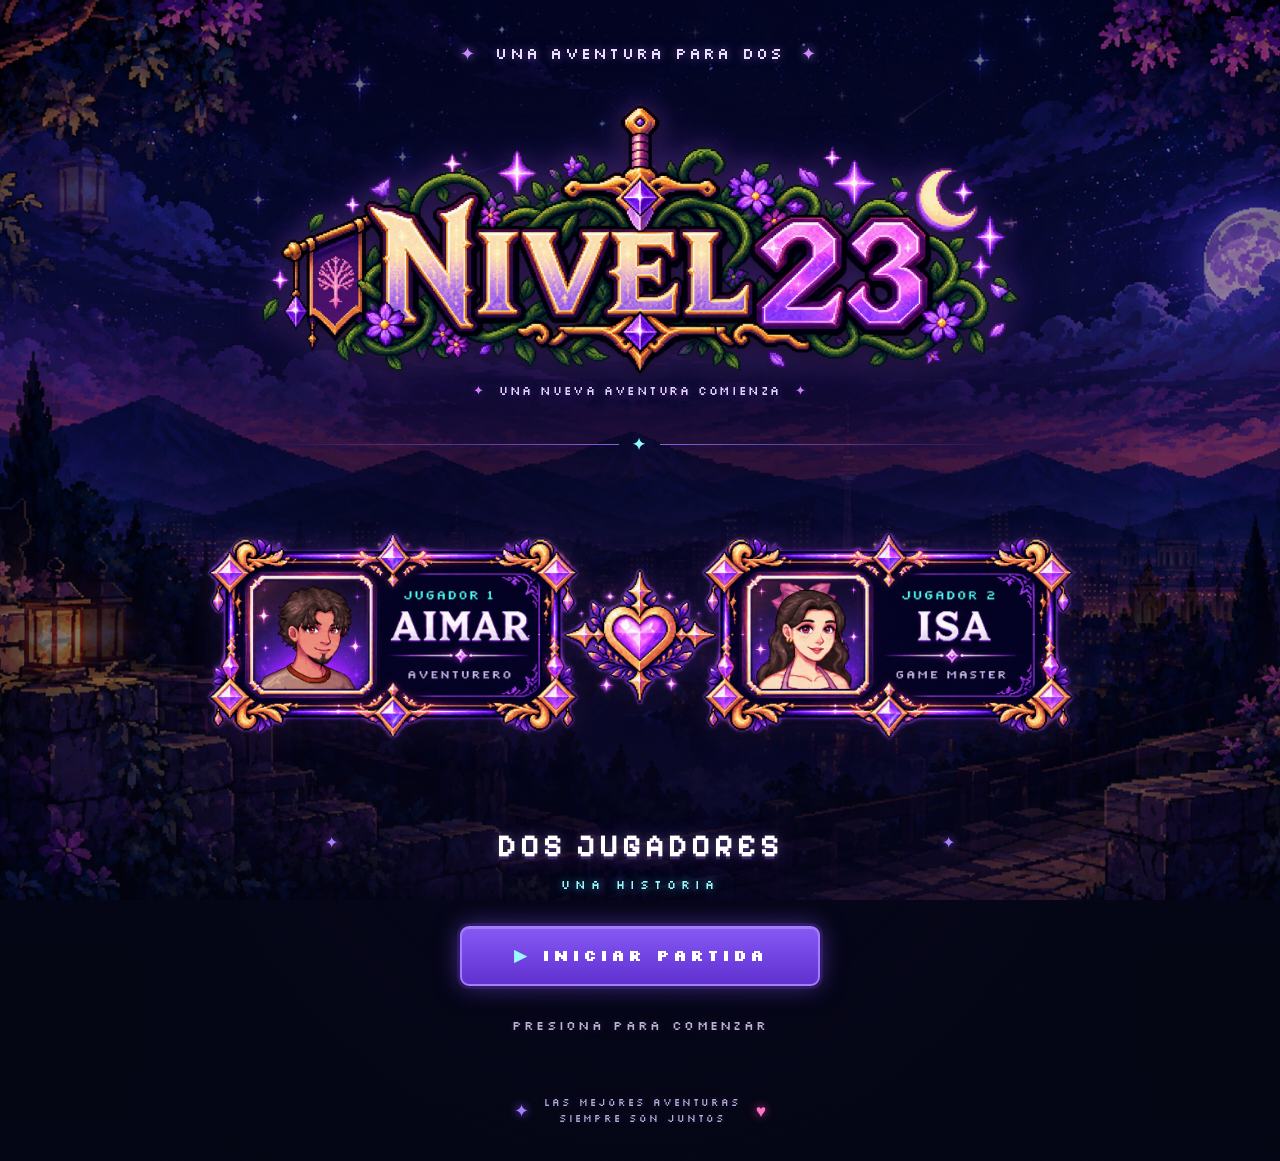
==== index.html @ 99ae75e9 "Add files via upload" ====
<!DOCTYPE html>
<html lang="es">

<head>

    <meta charset="UTF-8">

    <meta
        name="viewport"
        content="width=device-width, initial-scale=1.0, viewport-fit=cover"
    >

    <title>Nivel 23</title>

    <!-- CSS -->
    <link rel="stylesheet" href="style.css">

    <!-- ICONO NAVEGADOR -->
    <link
        rel="icon"
        type="image/png"
        sizes="192x192"
        href="/Nivel-23/assets/iconos/icon-192.png"
    >

    <!-- ICONO IPHONE / IPAD -->
    <link
        rel="apple-touch-icon"
        sizes="180x180"
        href="/Nivel-23/assets/iconos/icon-180.png"
    >

    <!-- MANIFEST DE LA APP -->
    <link
        rel="manifest"
        href="/Nivel-23/manifest.json"
    >

    <!-- CONFIGURACIÓN APP -->
    <meta
        name="apple-mobile-web-app-capable"
        content="yes"
    >

    <meta
        name="mobile-web-app-capable"
        content="yes"
    >

    <meta
        name="apple-mobile-web-app-title"
        content="Nivel 23"
    >

    <meta
        name="application-name"
        content="Nivel 23"
    >

    <meta
        name="apple-mobile-web-app-status-bar-style"
        content="black-translucent"
    >

    <meta
        name="theme-color"
        content="#08051a"
    >


<style>
/* ==================================================
   NIVEL 23 · EVENTO SORPRESA PARTY
================================================== */
.pantalla-party-evento .party-evento-contenedor{max-width:720px;text-align:center;}
.party-alerta{animation:partyParpadeo 1.1s steps(2,end) infinite;}
.party-radar{position:relative;width:180px;height:180px;margin:28px auto;border:2px solid rgba(186,145,255,.65);border-radius:50%;box-shadow:0 0 35px rgba(126,70,255,.28),inset 0 0 30px rgba(126,70,255,.18);background:radial-gradient(circle,rgba(149,91,255,.18) 0 3%,transparent 4% 34%,rgba(149,91,255,.16) 35% 36%,transparent 37% 65%,rgba(149,91,255,.13) 66% 67%,transparent 68%);overflow:hidden;}
.party-radar::after{content:"";position:absolute;left:50%;top:50%;width:50%;height:2px;transform-origin:left center;background:linear-gradient(90deg,rgba(210,184,255,.9),transparent);animation:partyRadar 2s linear infinite;}
.party-radar-centro{position:absolute;inset:0;display:grid;place-items:center;font-size:2rem;color:#f0d58b;text-shadow:0 0 14px #b178ff;}
.party-radar-punto{position:absolute;width:10px;height:10px;border-radius:50%;background:#e7d3ff;box-shadow:0 0 12px #b36cff;animation:partyPunto 1.4s ease-in-out infinite alternate;}
.party-radar .punto-1{left:28%;top:32%;}.party-radar .punto-2{right:23%;top:46%;animation-delay:.35s}.party-radar .punto-3{left:45%;bottom:18%;animation-delay:.7s}
.party-siluetas{display:flex;justify-content:center;align-items:center;gap:14px;margin:26px auto;}
.party-silueta{display:grid;place-items:center;width:86px;height:110px;border:2px solid rgba(194,158,255,.65);border-radius:18px;background:linear-gradient(180deg,rgba(94,56,148,.75),rgba(24,15,48,.95));font-family:var(--fuente-rpg,"Pixelify Sans",sans-serif);font-size:2.5rem;color:#e7d6ff;box-shadow:0 0 22px rgba(137,80,255,.25);}
.party-silueta-central{width:64px;height:64px;border-radius:50%;color:#f1d37e;}
.party-logro{margin:26px auto;padding:18px;border:1px solid rgba(241,211,126,.65);border-radius:14px;background:rgba(63,42,17,.35);box-shadow:0 0 24px rgba(241,211,126,.12);}
.party-logro small,.party-logro strong{display:block}.party-logro strong{margin-top:8px;font-family:var(--fuente-rpg,"Pixelify Sans",sans-serif);font-size:1.45rem;color:#f1d37e;}
.party-aviso-personajes{opacity:.85}.party-miembro-desbloqueado{margin-top:22px;padding:18px;border:1px dashed rgba(190,155,255,.6);border-radius:14px;text-align:center;background:rgba(79,45,125,.16);}
.party-miembro-desbloqueado strong,.party-miembro-desbloqueado small{display:block}.party-miembro-desbloqueado strong{margin:6px 0;color:#e7d6ff}.party-miembro-desbloqueado small{opacity:.75}
@keyframes partyRadar{to{transform:rotate(360deg)}}@keyframes partyPunto{to{transform:scale(1.55);opacity:.55}}@keyframes partyParpadeo{50%{opacity:.55}}
@media(max-width:600px){.party-radar{width:145px;height:145px}.party-silueta{width:72px;height:94px}.party-silueta-central{width:52px;height:52px}.party-logro strong{font-size:1.15rem}}

/* ICONOS PERSONALIZADOS · DESCUBRIR / COMPLETAR MISIONES */
.icono-mision-personalizado {
    display: block;
    width: clamp(110px, 18vw, 180px);
    height: clamp(110px, 18vw, 180px);
    object-fit: contain;
    margin: 18px auto 24px;
    image-rendering: pixelated;
}
.cena-icono-grande .icono-mision-personalizado {
    margin: 0 auto;
}

/* ESCÁNER DE JUGADORES · LAVA */
.party-escaner-estado{font-family:var(--fuente-ui,"Silkscreen",monospace);font-size:.82rem;letter-spacing:.08em;color:#d8c5ff;margin:16px 0;}
.party-senales{display:grid;grid-template-columns:repeat(4,minmax(0,1fr));gap:12px;margin:24px auto;max-width:620px;}
.party-senal{min-height:150px;padding:12px 8px;border:1px solid rgba(190,155,255,.45);border-radius:14px;background:rgba(28,17,55,.78);display:flex;flex-direction:column;align-items:center;justify-content:center;gap:8px;overflow:hidden;}
.party-senal img{width:82px;height:82px;object-fit:contain;image-rendering:pixelated;filter:brightness(0);opacity:.42;transition:filter .55s ease,opacity .55s ease,transform .55s ease;}
.party-senal strong{font-family:var(--fuente-rpg,"Pixelify Sans",sans-serif);font-size:1rem;color:#d8c5ff;}
.party-senal.reconocido{border-color:rgba(241,211,126,.75);box-shadow:0 0 24px rgba(177,120,255,.22);}
.party-senal.reconocido img{filter:none;opacity:1;transform:scale(1.08);}
.party-senal.reconocido strong{color:#f1d37e;}
.party-final-oculto{display:none;}
.party-final-visible{display:block;animation:partyEntrada .55s ease both;}
.personaje-amigo-rpg{cursor:default;}
@keyframes partyEntrada{from{opacity:0;transform:translateY(12px)}to{opacity:1;transform:none}}
@media(max-width:600px){.party-senales{grid-template-columns:repeat(2,minmax(0,1fr));}.party-senal{min-height:135px}.party-senal img{width:72px;height:72px}}



/* ==================================================
   AJUSTES MÓVIL · LOGROS / ARCHIVOS / PRUEBAS DE RETOS
================================================== */
.flecha-volver-carta{font-size:1.35em;margin-right:10px;color:#e18cff;text-shadow:0 0 10px #a64cff;}
.boton-volver-carta-rpg{display:flex!important;align-items:center;justify-content:center;gap:6px;}

.prueba-reto-guardada{margin:18px auto 0;max-width:360px;padding:14px;border:1px solid rgba(87,232,240,.45);border-radius:14px;background:rgba(21,58,72,.22);}
.prueba-reto-guardada small{display:block;color:#69edf2;font-family:var(--fuente-ui,"Silkscreen",monospace);margin-bottom:10px;}
.prueba-reto-guardada img{display:block;width:100%;max-height:260px;object-fit:cover;border-radius:10px;border:1px solid rgba(190,155,255,.45);}

.modal-prueba-reto{position:fixed;inset:0;z-index:99999;display:none;align-items:center;justify-content:center;padding:18px;background:rgba(3,2,16,.88);backdrop-filter:blur(8px);}
.modal-prueba-reto.activo{display:flex;}
.modal-prueba-contenido{width:min(520px,100%);max-height:92vh;overflow:auto;padding:24px 20px;border:2px solid rgba(166,86,255,.75);border-radius:22px;background:linear-gradient(180deg,#15102f,#09071d);box-shadow:0 0 42px rgba(137,60,255,.38);text-align:center;}
.modal-prueba-contenido h2{margin:8px 0 10px;font-family:var(--fuente-rpg,"Pixelify Sans",sans-serif);color:#f3b6ff;}
.modal-prueba-contenido p{color:#ddd6ef;line-height:1.55;}
.modal-prueba-icono{font-size:2rem;}
.selector-foto-reto{display:block;margin:20px 0;padding:18px;border:1px dashed rgba(101,231,240,.65);border-radius:16px;background:rgba(35,35,78,.45);cursor:pointer;color:#72edf4;font-family:var(--fuente-ui,"Silkscreen",monospace);}
.selector-foto-reto input{position:absolute;opacity:0;pointer-events:none;}
.preview-foto-reto{display:none;width:100%;max-height:330px;object-fit:contain;margin:16px auto;border-radius:14px;border:1px solid rgba(190,155,255,.55);background:#070616;}
.preview-foto-reto.visible{display:block;}
.acciones-prueba-reto{display:grid;grid-template-columns:1fr 1fr;gap:10px;margin-top:18px;}
.acciones-prueba-reto button{margin:0!important;}
#boton-validar-prueba-reto:disabled{opacity:.4;filter:grayscale(.4);cursor:not-allowed;}

@media(max-width:700px){
  #pantalla-logros .libro-rpg{width:calc(100% - 24px)!important;max-width:none!important;margin:12px auto!important;}
  #pantalla-logros .libro-rpg-cabecera{padding:22px 18px!important;gap:12px!important;align-items:center!important;}
  #pantalla-logros .libro-rpg-cabecera h1{font-size:clamp(1.55rem,7vw,2.1rem)!important;}
  #pantalla-logros .contador-logros-rpg{min-width:100px!important;padding:12px 10px!important;}
  #pantalla-logros .libro-rpg-paginas{display:block!important;grid-template-columns:1fr!important;}
  #pantalla-logros .pagina-rpg{width:100%!important;min-width:0!important;max-width:none!important;height:auto!important;min-height:0!important;overflow:visible!important;border-left:0!important;border-right:0!important;}
  #pantalla-logros .pagina-logros-lista{padding:24px 14px!important;}
  #pantalla-logros #lista-logros{max-height:none!important;height:auto!important;overflow:visible!important;padding:0!important;}
  #pantalla-logros .logro-rpg{min-height:0!important;margin:12px 0!important;padding:15px 12px!important;display:grid!important;grid-template-columns:54px minmax(0,1fr) 20px!important;gap:10px!important;align-items:center!important;}
  #pantalla-logros .logro-rpg-icono{width:50px!important;height:50px!important;font-size:1.6rem!important;}
  #pantalla-logros .logro-rpg-info{min-width:0!important;}
  #pantalla-logros .logro-rpg-info h3{font-size:.88rem!important;line-height:1.3!important;white-space:normal!important;overflow-wrap:anywhere!important;}
  #pantalla-logros .logro-rpg-info p{font-size:.82rem!important;line-height:1.35!important;white-space:normal!important;}
  #pantalla-logros .estado-logro-rpg{font-size:.62rem!important;white-space:normal!important;}
  #pantalla-logros .pagina-logro-detalle{margin-top:14px!important;padding:28px 18px!important;}
  #pantalla-mensaje-secreto .cabecera-carta-rpg{justify-content:center!important;text-align:center!important;padding:24px 16px!important;}
  #pantalla-mensaje-secreto .cabecera-carta-rpg>div{width:100%!important;}
  .acciones-prueba-reto{grid-template-columns:1fr;}
}


/* CENA · REVELACIÓN DEL CHINO DE PÍO */
#pantalla-cena .cena-panel-rpg { max-width: 760px; }
.cena-revelacion { animation: cenaAparece .75s ease both; }
.cena-sello { display:inline-block; margin:12px auto; padding:9px 16px; border:1px solid #e6bc73; border-radius:30px; color:#f5d898; font-family:var(--fuente-ui,monospace); font-size:clamp(.6rem,2vw,.85rem); letter-spacing:.08em; background:rgba(91,52,17,.22); animation:cenaBrillo 2.8s ease-in-out infinite; }
.cena-icono-pio { width:min(360px,88%); height:auto; display:block; margin:8px auto 14px; object-fit:contain; image-rendering:pixelated; filter:drop-shadow(0 0 18px rgba(158,61,246,.35)); animation:cenaIcono .8s .2s both; }
.cena-revelacion h1 { color:#f9d58b; text-shadow:0 0 18px rgba(249,169,67,.26); }
.cena-menu-pio { margin:18px auto 22px; padding:16px 18px; border:1px solid rgba(197,144,255,.5); border-radius:16px; background:linear-gradient(145deg,rgba(68,36,115,.35),rgba(17,13,46,.65)); text-align:center; }
.cena-menu-pio small { display:block; margin-bottom:10px; color:#72eaf5; font-family:var(--fuente-ui,monospace); letter-spacing:.08em; }
.cena-menu-pio p { margin:7px 0; line-height:1.55; }
.cena-revelacion .cena-texto { line-height:1.65; }
@keyframes cenaAparece { from {opacity:0;transform:translateY(20px)} to {opacity:1;transform:translateY(0)} }
@keyframes cenaIcono { from {opacity:0;transform:scale(.82)} to {opacity:1;transform:scale(1)} }
@keyframes cenaBrillo { 50% {box-shadow:0 0 20px rgba(239,181,79,.25)} }
@media(max-width:600px) { .cena-icono-pio{width:min(290px,90%)} .cena-menu-pio{padding:13px 11px} .cena-revelacion h1{font-size:clamp(1.55rem,7vw,2.4rem)} }


.pista-nikkei-comprada{margin:20px auto;padding:18px;max-width:560px;border:1px solid #d5a55d;border-radius:15px;background:linear-gradient(145deg,rgba(88,56,20,.45),rgba(39,25,67,.8));box-shadow:0 0 20px rgba(188,123,255,.15);text-align:center;line-height:1.6}
.pista-nikkei-comprada[hidden]{display:none!important}
.pista-nikkei-comprada strong{color:#f5d58c;font-family:var(--fuente-ui,monospace)}
.pista-nikkei-letras{font-family:var(--fuente-ui,monospace);font-size:clamp(1.15rem,5vw,1.65rem);letter-spacing:.12em;color:#80f2f3}

/* CENA · MISMO FONDO Y PROPORCIONES QUE LAS DEMÁS MISIONES */
.pantalla-cena-rpg { min-height:100vh; padding:clamp(12px,3vw,30px) 16px; overflow:visible; background:transparent!important; }
.pantalla-cena-rpg .fondo-cena-rpg { display:none!important; }
.pantalla-cena-rpg .cena-panel-rpg { width:min(1040px,100%)!important; max-width:1040px!important; padding:clamp(20px,3.2vw,36px)!important; margin:20px auto!important; }
.pantalla-cena-rpg .cena-icono-pio { width:clamp(130px,19vw,195px)!important; max-width:55%!important; margin:10px auto!important; }
.pantalla-cena-rpg .cena-icono-grande img { width:clamp(125px,18vw,175px)!important; height:auto!important; margin:8px auto 14px!important; }
.pantalla-cena-rpg .cena-revelacion h1 { font-size:clamp(1.6rem,3.5vw,2.5rem)!important; }
.pantalla-cena-rpg .cena-menu-pio { max-width:670px; margin:14px auto; }
.pantalla-cena-rpg .cena-texto { max-width:780px; margin:16px auto; }
@media(max-width:600px) { .pantalla-cena-rpg {padding:12px 10px!important;min-height:100dvh;} .pantalla-cena-rpg .cena-panel-rpg {padding:20px 14px!important;margin:8px auto!important;} .pantalla-cena-rpg .cena-icono-pio {width:145px!important;max-width:60%!important;} }


/* FIX NIVEL 23: fondo nocturno y navegación coherentes en las cuatro pantallas de cena */
.pantalla-cena-rpg.pantalla-activa {
  background-image:linear-gradient(rgba(5,7,23,.64),rgba(5,7,23,.82)),url("assets/fondos/fondo-dashboard.png")!important;
  background-position:center center!important;
  background-size:cover!important;
  background-repeat:no-repeat!important;
  background-attachment:fixed!important;
  align-items:center;
  justify-content:center;
}
.pantalla-cena-rpg .fondo-cena-rpg {display:none!important;}
.pantalla-cena-rpg .cena-panel-rpg {width:min(960px,calc(100% - 12px))!important;max-width:960px!important;}
.cena-navegacion-rpg {border-top:1px solid rgba(158,118,238,.25);margin-top:24px;padding-top:20px;display:flex;justify-content:center;}
.cena-volver-mapa {width:min(420px,100%);min-height:52px;padding:12px 20px;border:1px solid rgba(184,151,255,.7);border-radius:12px;background:rgba(11,10,37,.84);color:#f8f2ff;font-family:var(--fuente-ui,"Silkscreen",monospace);font-size:clamp(.68rem,2vw,.9rem);letter-spacing:.05em;cursor:pointer;transition:background .2s,border-color .2s;}
.cena-volver-mapa:hover,.cena-volver-mapa:focus-visible{background:rgba(93,56,168,.5);border-color:#d3b6ff;}
@media(max-width:600px){.pantalla-cena-rpg.pantalla-activa{background-attachment:scroll!important;background-position:center center!important;padding:14px 10px!important;}.pantalla-cena-rpg .cena-panel-rpg{width:100%!important;margin:8px auto!important;}.cena-navegacion-rpg{margin-top:18px;padding-top:16px;}}

.producto-pista-nikkei[hidden]{display:none!important}
</style>

</head>

<body>

<!-- ==================================================
     NOTIFICACIONES
================================================== -->

<div id="notificacion" class="notificacion">

    <div id="notificacion-icono" class="notificacion-icono">
        🏆
    </div>

    <div>
        <strong id="notificacion-titulo">
            LOGRO DESBLOQUEADO
        </strong>

        <p id="notificacion-texto">
            Nuevo logro
        </p>
    </div>

</div>


<!-- ==================================================
     INICIO
================================================== -->

<!-- =========================================
     PANTALLA DE INICIO · NIVEL 23
========================================= -->

<div id="pantalla-inicio" class="pantalla pantalla-activa portada-juego">

    <div class="portada-fondo"></div>
    <div class="portada-oscuridad"></div>

    <div class="portada-marco">

        <!-- DECORACIÓN SUPERIOR -->

        <div class="portada-linea-superior">

            <span>✦</span>

            <p>
                UNA AVENTURA PARA DOS
            </p>

            <span>✦</span>

        </div>

<!-- LOGO PRINCIPAL · NIVEL 23 -->

<div class="portada-logo portada-logo-rpg">

    <img
        src="assets/cabecera/logo-nivel23.png"
        alt="Nivel 23"
        class="portada-logo-imagen"
        onclick="secretoTitulo()"
    >

    <p class="portada-lema-rpg">
        <span>✦</span>
        UNA NUEVA AVENTURA COMIENZA
        <span>✦</span>
    </p>

</div>

        <!-- SEPARADOR -->

        <div class="portada-separador-rpg">
            <span></span>
            <b>✦</b>
            <span></span>
        </div>


  <!-- PERSONAJES · PORTADA RPG -->

<div class="portada-personajes-imagen">

    <img
        src="assets/portada/personajes-portada.png"
        alt="Aimar e Isa - Nivel 23"
        class="imagen-personajes-portada"
    >

</div>


        <!-- TEXTO -->

        <div class="portada-mensaje">

            <p>
                DOS JUGADORES
            </p>

            <span>
                UNA HISTORIA
            </span>

        </div>


        <!-- BOTÓN -->

        <button
            class="boton-comenzar-aventura"
            onclick="comenzarJuego()"
        >

            <span class="boton-icono">
                ▶
            </span>

            <span>
                INICIAR PARTIDA
            </span>

        </button>


        <!-- TEXTO INFERIOR -->

        <p class="portada-continuar">
            PRESIONA PARA COMENZAR
        </p>


        <div class="portada-frase">

            <span>✦</span>

            <p>
                LAS MEJORES AVENTURAS<br>
                SIEMPRE SON JUNTOS
            </p>

            <span>♥</span>

        </div>

    </div>

</div>

<!-- ==================================================
     MENÚ PRINCIPAL
================================================== -->

<!-- ==================================================
     MENÚ PRINCIPAL · DASHBOARD RPG
================================================== -->

<div id="pantalla-juego" class="pantalla dashboard-rpg">

    <div class="dashboard-fondo"></div>

    <div class="dashboard-contenido">

        <!-- =========================================
             CABECERA
        ========================================== -->

 <header class="dashboard-header dashboard-header-imagen">

    <img
        src="assets/cabecera/cabecera-nivel23.png"
        alt="Nivel 23 - Nuestra Aventura"
        class="cabecera-rpg-imagen"
        onclick="secretoTitulo()"
    >

</header>


        <!-- =========================================
             CUERPO
        ========================================== -->

        <main class="dashboard-grid">


            <!-- =====================================
                 IZQUIERDA · JUGADORES
            ====================================== -->

            <section class="panel-rpg panel-jugadores">

                <div class="titulo-panel-rpg">
                    <span>✦</span>
                    PERSONAJES
                </div>


                <!-- AIMAR -->

                <button
                    class="ficha-dashboard ficha-aimar"
                    onclick="abrirFichaPersonaje('aimar')"
                >

                    <div class="retrato-dashboard">

                        <img
                            src="assets/personajes/aimar.png"
                            alt="Aimar"
                        >

                        <span class="nivel-personaje">
                            LV.23
                        </span>

                    </div>


                    <div class="datos-personaje-dashboard">

                        <small>
                            JUGADOR 1
                        </small>

                        <strong>
                            AIMAR
                        </strong>

                        <span>
                            AVENTURERO
                        </span>

                    </div>

                </button>


                <!-- ESTADÍSTICAS -->

                <div class="estadisticas-dashboard">

    <!-- VIDAS -->
    <div class="stat-dashboard">

        <span class="stat-titulo">
            <img
                src="assets/iconos/corazon-lleno.png"
                class="stat-icono"
                alt=""
            >
            VIDAS
        </span>

        <strong id="vidas">
            3
        </strong>

    </div>


    <!-- MONEDAS -->
    <div class="stat-dashboard">

        <span class="stat-titulo">
            <img
                src="assets/iconos/moneda.png"
                class="stat-icono"
                alt=""
            >
            MONEDAS
        </span>

        <strong id="monedas">
            0
        </strong>

    </div>


    <!-- LOGROS -->
    <div class="stat-dashboard">

        <span class="stat-titulo">
            <img
                src="assets/iconos/logros.png"
                class="stat-icono"
                alt=""
            >
            LOGROS
        </span>

        <strong id="numero-logros">
            0
        </strong>

    </div>

</div>


<!-- XP -->

<div class="xp-dashboard">

    <div class="xp-dashboard-texto">

        <span class="stat-titulo">
            <img
                src="assets/iconos/experiencia.png"
                class="stat-icono stat-icono-xp"
                alt=""
            >
            EXPERIENCIA
        </span>

        <strong>
            <span id="experiencia">0</span>
            / 350
        </strong>

    </div>

    <div class="barra-xp-fondo">

        <div
            id="barra-xp"
            class="barra-xp"
        ></div>

    </div>

</div>

                <!-- ISA -->

                <button
                    class="ficha-dashboard ficha-isa"
                    onclick="abrirFichaPersonaje('isa')"
                >

                    <div class="retrato-dashboard">

                        <img
                            src="assets/personajes/isa.png"
                            alt="Isa"
                        >

                        <span class="nivel-personaje game-master">
                            GM
                        </span>

                    </div>


                    <div class="datos-personaje-dashboard">

                        <small>
                            JUGADOR 2
                        </small>

                        <strong>
                            ISA
                        </strong>

                        <span>
                            GAME MASTER
                        </span>

                    </div>

                </button>

            </section>


            <!-- =====================================
                 CENTRO · MAPA
            ====================================== -->

            <section class="panel-rpg panel-mapa-dashboard">

                <div class="titulo-panel-rpg">

                    <span>🗺</span>

                    MAPA DEL NIVEL 23

                    <small>
                        EXPLORACIÓN
                    </small>

                </div>


                <button
                    class="mapa-dashboard"
                    onclick="abrirMapa()"
                >

                    <img
                        id="imagen-mapa-dashboard"
                        src="assets/mapa/mapa-01-casa.png"
                        alt="Mapa actual"
                    >


                    <div class="mapa-dashboard-sombra"></div>


                    <div class="mapa-dashboard-etiqueta">

                        <small>
                            ZONA ACTUAL
                        </small>

                        <strong id="titulo-mapa-dashboard">
                            LA CASA
                        </strong>

                        <span id="descripcion-mapa-dashboard">
                            Solo el comienzo
                        </span>

                    </div>


                    <div class="mapa-dashboard-abrir">
                        🗺 ABRIR MAPA
                    </div>

                </button>

            </section>


            <!-- =====================================
                 DERECHA · AVENTURA
            ====================================== -->

            <section class="panel-rpg panel-aventura">

                <div class="titulo-panel-rpg">

                    <span>⚔</span>

                    AVENTURA

                </div>


                <div class="estado-aventura">

                    <small>
                        OBJETIVO ACTUAL
                    </small>

                    <div class="icono-aventura">
                        ✦
                    </div>

                    <h2>
                        CONTINÚA TU
                        AVENTURA
                    </h2>

                    <p>
                        Explora el mapa para descubrir
                        tu siguiente objetivo.
                    </p>

                </div>


                <button
                    class="boton-dashboard-principal"
                    onclick="abrirMapa()"
                >
                    🗺 VER MAPA
                </button>


                <button
                    id="boton-prueba-pendiente"
                    class="zona-oculta boton-dashboard-alerta"
                    onclick="abrirPruebaPendiente()"
                >
                    ⚔ PRUEBA PENDIENTE
                </button>


                <button
                    id="boton-final"
                    class="zona-oculta boton-dashboard-final"
                    onclick="abrirFinal()"
                >
                    🏁 FINAL DEL NIVEL 23
                </button>


                <div class="dashboard-tip">

                    <span>💡</span>

                    <p>
                        Completa misiones y retos
                        para desbloquear nuevas zonas.
                    </p>

                </div>

            </section>

        </main>


        <!-- =========================================
             NAVEGACIÓN
        ========================================== -->

        <nav class="dashboard-nav">

            <button
                class="nav-rpg activo"
                onclick="abrirMapa()"
            >
                <span class="nav-icono">
    <img src="assets/iconos/mapa.png" alt="">
</span>
<small>MAPA</small>
            </button>
<!-- MISIONES -->

<button
    class="nav-rpg"
    onclick="abrirMisiones()"
>
    <span class="nav-icono">
        <img
            src="assets/iconos/mision disponible.png"
            alt=""
        >
    </span>

    <small>MISIONES</small>
</button>

            <button onclick="abrirRetos()">

               <span class="nav-icono">
    <img src="assets/iconos/retos.png" alt="">
</span>
<small>RETOS</small>
            </button>


            <button onclick="abrirTienda()">

            <span class="nav-icono">
    <img src="assets/iconos/tienda.png" alt="">
</span>
<small>TIENDA</small>

            </button>


            <button onclick="abrirPersonajes()">

            <span class="nav-icono">
    <img src="assets/iconos/personajes.png" alt="">
</span>
<small>PERSONAJES</small>
            </button>


            <button onclick="abrirLogros()">

             <span class="nav-icono">
    <img src="assets/iconos/logros.png" alt="">
</span>
<small>LOGROS</small>

            </button>


            <button onclick="abrirArchivos()">

         <span class="nav-icono">
    <img src="assets/iconos/archivos.png" alt="">
</span>
<small>ARCHIVOS</small>
            </button>


            <button onclick="abrirProgreso()">

            <span class="nav-icono">
    <img src="assets/iconos/progreso.png" alt="">
</span>
<small>PROGRESO</small>
            </button>

        </nav>


        <!-- REINICIAR -->

        <button
            class="reiniciar-dashboard"
            onclick="reiniciarPartida()"
        >
            ↻ REINICIAR PARTIDA
        </button>

    </div>
<button
    class="nav-movil-mas"
    onclick="abrirMenuMasMovil()"
>
    <span>•••</span>
    <small>MÁS</small>
</button>
<!-- =========================================
     MENÚ MÁS · SOLO MÓVIL
========================================= -->

<div
    id="menu-mas-movil"
    class="menu-mas-movil zona-oculta"
>

    <div
        class="menu-mas-fondo"
        onclick="cerrarMenuMasMovil()"
    ></div>

    <div class="menu-mas-panel">

        <div class="menu-mas-cabecera">

            <div>
                <small>NIVEL 23</small>
                <strong>MÁS OPCIONES</strong>
            </div>

            <button
                class="cerrar-menu-mas"
                onclick="cerrarMenuMasMovil()"
            >
                ×
            </button>

        </div>


        <button onclick="abrirDesdeMenuMas('logros')">
            <span>🏆</span>

            <div>
                <strong>LOGROS</strong>
                <small>Revisa todo lo conseguido</small>
            </div>

            <b>›</b>
        </button>


        <button onclick="abrirDesdeMenuMas('archivos')">
            <span>📖</span>

            <div>
                <strong>ARCHIVOS</strong>
                <small>Recuerdos de la aventura</small>
            </div>

            <b>›</b>
        </button>


        <button onclick="abrirDesdeMenuMas('progreso')">
            <span>📊</span>

            <div>
                <strong>PROGRESO</strong>
                <small>Consulta el Nivel 23</small>
            </div>

            <b>›</b>
        </button>


        <div class="menu-mas-separador"></div>


        <button
            class="menu-mas-reiniciar"
            onclick="cerrarMenuMasMovil(); reiniciarPartida();"
        >
            <span>↻</span>

            <div>
                <strong>REINICIAR PARTIDA</strong>
                <small>Comenzar la aventura de nuevo</small>
            </div>

        </button>

    </div>

</div>

</div> <!-- /pantalla-juego -->
<!-- =========================================
     PANTALLA · MISIONES
========================================= -->

<div id="pantalla-misiones" class="pantalla">

    <div class="contenedor contenido-misiones-rpg">

        <!-- CABECERA -->

        <div class="cabecera-misiones-rpg">
            <span class="mini-etiqueta-rpg">
                ✦ REGISTRO DE AVENTURA ✦
            </span>

            <h1>MISIONES</h1>

            <p>
                Consulta el estado de cada etapa del Nivel 23.
            </p>
        </div>


        <!-- LISTA DE MISIONES -->

        <div class="lista-misiones-rpg">


            <!-- =========================
                 DESAYUNO
            ========================== -->

            <div
                id="tarjeta-mision-desayuno"
                class="tarjeta-mision-rpg bloqueada"
            >

                <!-- Estado -->
                <img
                    id="icono-mision-desayuno"
                    class="icono-lista-mision"
                    src="assets/iconos/mision bloqueada.png"
                    alt=""
                >

                <!-- Icono real -->
                <img
                    id="icono-real-desayuno"
                    class="icono-real-mision zona-oculta"
                    src="assets/iconos/desayuno.png"
                    alt=""
                >

                <div class="info-mision-rpg">

                    <small>
                        MISIÓN SECUNDARIA
                    </small>

                    <h2 id="nombre-mision-desayuno">
                        ???
                    </h2>

                    <p id="estado-texto-desayuno">
                        MISIÓN BLOQUEADA
                    </p>

                </div>

            </div>


            <!-- =========================
                 OXO
            ========================== -->

            <div
                id="tarjeta-mision-oxo"
                class="tarjeta-mision-rpg bloqueada"
            >

                <img
                    id="icono-mision-oxo"
                    class="icono-lista-mision"
                    src="assets/iconos/mision bloqueada.png"
                    alt=""
                >

                <img
                    id="icono-real-oxo"
                    class="icono-real-mision zona-oculta"
                    src="assets/iconos/oxo.png"
                    alt=""
                >

                <div class="info-mision-rpg">

                    <small>
                        MISIÓN 01
                    </small>

                    <h2 id="nombre-mision-oxo">
                        ???
                    </h2>

                    <p id="estado-texto-oxo">
                        MISIÓN BLOQUEADA
                    </p>

                </div>

            </div>


            <!-- =========================
                 GENKO
            ========================== -->

            <div
                id="tarjeta-mision-genko"
                class="tarjeta-mision-rpg bloqueada"
            >

                <img
                    id="icono-mision-genko"
                    class="icono-lista-mision"
                    src="assets/iconos/mision bloqueada.png"
                    alt=""
                >

                <img
                    id="icono-real-genko"
                    class="icono-real-mision zona-oculta"
                    src="assets/iconos/genko.png"
                    alt=""
                >

                <div class="info-mision-rpg">

                    <small>
                        MISIÓN 02
                    </small>

                    <h2 id="nombre-mision-genko">
                        ???
                    </h2>

                    <p id="estado-texto-genko">
                        MISIÓN BLOQUEADA
                    </p>

                </div>

            </div>


            <!-- =========================
                 LAVA
            ========================== -->

            <div
                id="tarjeta-mision-lava"
                class="tarjeta-mision-rpg bloqueada"
            >

                <img
                    id="icono-mision-lava"
                    class="icono-lista-mision"
                    src="assets/iconos/mision bloqueada.png"
                    alt=""
                >

                <img
                    id="icono-real-lava"
                    class="icono-real-mision zona-oculta"
                    src="assets/iconos/lava.png"
                    alt=""
                >

                <div class="info-mision-rpg">

                    <small>
                        MISIÓN 03
                    </small>

                    <h2 id="nombre-mision-lava">
                        ???
                    </h2>

                    <p id="estado-texto-lava">
                        MISIÓN BLOQUEADA
                    </p>

                </div>

            </div>


            <!-- =========================
                 CENA
            ========================== -->

            <div
                id="tarjeta-mision-cena"
                class="tarjeta-mision-rpg bloqueada"
            >

                <img
                    id="icono-mision-cena"
                    class="icono-lista-mision"
                    src="assets/iconos/mision bloqueada.png"
                    alt=""
                >

                <img
                    id="icono-real-cena"
                    class="icono-real-mision zona-oculta"
                    src="assets/iconos/cena.png"
                    alt=""
                >

                <div class="info-mision-rpg">

                    <small>
                        MISIÓN SECRETA
                    </small>

                    <h2 id="nombre-mision-cena">
                        ???
                    </h2>

                    <p id="estado-texto-cena">
                        MISIÓN BLOQUEADA
                    </p>

                </div>

            </div>


            <!-- =========================
                 CASTILLO · FINAL
            ========================== -->

            <div
                id="tarjeta-mision-castillo"
                class="tarjeta-mision-rpg tarjeta-final-rpg bloqueada"
            >

                <img
                    id="icono-mision-castillo"
                    class="icono-lista-mision"
                    src="assets/iconos/mision bloqueada.png"
                    alt=""
                >

                <img
                    id="icono-real-castillo"
                    class="icono-real-mision zona-oculta"
                    src="assets/iconos/castillo.png"
                    alt=""
                >

                <div class="info-mision-rpg">

                    <small id="tipo-mision-castillo">
                        ???
                    </small>

                    <h2 id="nombre-mision-castillo">
                        ???
                    </h2>

                    <p id="estado-texto-castillo">
                        MISIÓN BLOQUEADA
                    </p>

                </div>

            </div>


        </div>
        <!-- FIN LISTA DE MISIONES -->


        <!-- PIE -->

        <div class="libro-rpg-pie pie-misiones">

            <button
                class="boton-volver boton-rpg-secundario boton-con-icono"
                onclick="volverJuego()"
            >

                <img
                    src="assets/iconos/volver.png"
                    class="icono-boton-rpg"
                    alt=""
                >

                <span>VOLVER</span>

            </button>

            <span class="party-nivel">
                ✦ PARTY · NIVEL 23 ✦
            </span>

        </div>

    </div>

</div>

<!-- ==================================================
     PERSONAJES
================================================== -->
<!-- ==================================================
     PERSONAJES
================================================== -->
<div id="pantalla-personajes" class="pantalla pantalla-libro-rpg">

    <div class="libro-rpg libro-personajes-rpg">

        <!-- CABECERA -->

        <div class="libro-rpg-cabecera">

            <div>

                <span class="libro-rpg-icono">
                    👥
                </span>

                <h1>
                    PERSONAJES
                </h1>

                <p>
                    GRUPO DE AVENTURA · NIVEL 23
                </p>

            </div>


            <div class="contador-logros-rpg contador-grupo-rpg">

                <span>
                    GRUPO
                </span>

                <strong id="contador-grupo-personajes">
                    2 / 2
                </strong>

            </div>

        </div>


        <!-- SEPARADOR -->

        <div class="barra-logros-rpg barra-personajes-rpg">
            <div></div>
        </div>


        <!-- CONTENIDO -->

        <div class="contenido-personajes-rpg">

            <div class="titulo-grupo-rpg">

                <span>✦</span>

                <div>

                    <small>
                        COMPAÑEROS DE VIAJE
                    </small>

                    <h2>
                        GRUPO ACTUAL
                    </h2>

                </div>

                <span>✦</span>

            </div>


            <div class="rejilla-personajes-rpg">


                <!-- AIMAR -->

                <button
                    class="personaje-seleccion-rpg personaje-aimar-rpg"
                    onclick="abrirFichaPersonaje('aimar')"
                >

                    <div class="personaje-marco-rpg">

                        <div class="personaje-retrato-rpg">

                            <img
                                src="assets/personajes/aimar.png"
                                alt="Aimar"
                            >

                        </div>

                    </div>


                    <div class="personaje-info-rpg">

                        <span class="personaje-tipo-rpg">
                            🎮 JUGADOR 1
                        </span>

                        <h2>
                            AIMAR
                        </h2>

                        <p>
                            AVENTURERO · NIVEL 23
                        </p>


                        <div class="personaje-mini-stats-rpg">

                            <span>
                                ⭐ <strong id="personaje-xp">0</strong> XP
                            </span>

                            <span>
                                ❤️ <strong id="personaje-vidas">3</strong>
                            </span>

                            <span>
                                🪙 <strong id="personaje-monedas">0</strong>
                            </span>

                        </div>


                        <div class="personaje-ver-ficha-rpg">
                            VER FICHA
                            <span>›</span>
                        </div>

                    </div>

                </button>


                <!-- ISA -->

                <button
                    class="personaje-seleccion-rpg personaje-isa-rpg"
                    onclick="abrirFichaPersonaje('isa')"
                >

                    <div class="personaje-marco-rpg">

                        <div class="personaje-retrato-rpg">

                            <img
                                src="assets/personajes/isa.png"
                                alt="Isa"
                            >

                        </div>

                    </div>


                    <div class="personaje-info-rpg">

                        <span class="personaje-tipo-rpg">
                            🎀 JUGADOR 2
                        </span>

                        <h2>
                            ISA
                        </h2>

                        <p>
                            PLAYER 2 · GAME MASTER
                        </p>


                        <div class="personaje-mini-stats-rpg personaje-rol-rpg">

                            <span>
                                👑 GAME MASTER
                            </span>

                            <span>
                                💜 PLAYER 2
                            </span>

                        </div>


                        <div class="personaje-ver-ficha-rpg">
                            VER FICHA
                            <span>›</span>
                        </div>

                    </div>

                </button>

                <div id="amigos-party-lava" class="party-amigos-grid zona-oculta" style="display:contents;">
                    <div class="personaje-seleccion-rpg personaje-amigo-rpg">
                        <div class="personaje-marco-rpg"><div class="personaje-retrato-rpg"><img src="assets/personajes/jorge.png" alt="Jorge"></div></div>
                        <div class="personaje-info-rpg"><span class="personaje-tipo-rpg">🎮 JUGADOR 3</span><h2>JORGE</h2><p>MIEMBRO DE LA PARTY</p></div>
                    </div>
                    <div class="personaje-seleccion-rpg personaje-amigo-rpg">
                        <div class="personaje-marco-rpg"><div class="personaje-retrato-rpg"><img src="assets/personajes/ossama.png" alt="Ossama"></div></div>
                        <div class="personaje-info-rpg"><span class="personaje-tipo-rpg">🎮 JUGADOR 4</span><h2>OSSAMA</h2><p>MIEMBRO DE LA PARTY</p></div>
                    </div>
                    <div class="personaje-seleccion-rpg personaje-amigo-rpg">
                        <div class="personaje-marco-rpg"><div class="personaje-retrato-rpg"><img src="assets/personajes/alvaro.png" alt="Álvaro"></div></div>
                        <div class="personaje-info-rpg"><span class="personaje-tipo-rpg">🎮 JUGADOR 5</span><h2>ÁLVARO</h2><p>MIEMBRO DE LA PARTY</p></div>
                    </div>
                    <div class="personaje-seleccion-rpg personaje-amigo-rpg">
                        <div class="personaje-marco-rpg"><div class="personaje-retrato-rpg"><img src="assets/personajes/manu.png" alt="Manu"></div></div>
                        <div class="personaje-info-rpg"><span class="personaje-tipo-rpg">🎮 JUGADOR 6</span><h2>MANU</h2><p>MIEMBRO DE LA PARTY</p></div>
                    </div>
                </div>

            </div>


            <div class="frase-grupo-rpg">

                <span>✦</span>

                <p>
                    TODA GRAN AVENTURA NECESITA UN BUEN EQUIPO
                </p>

                <span>✦</span>

            </div>

        </div>


   <!-- PIE -->

<div class="libro-rpg-pie">

    <button
        class="boton-volver boton-rpg-secundario boton-con-icono"
        onclick="volverJuego()"
    >
        <img
            src="assets/iconos/volver.png"
            class="icono-boton-rpg"
            alt=""
        >
        <span>VOLVER</span>
    </button>

    <span>
        ✦ PARTY · NIVEL 23 ✦
    </span>

</div>

</div>

</div>

<!-- ==================================================
     MAPA
================================================== -->

<!-- ==================================================
     MAPA INTERACTIVO
================================================== -->

<div id="pantalla-mapa" class="pantalla">

    <div class="contenedor-mapa">

  <div class="cabecera-mapa cabecera-mapa-centrada">

    <div class="titulo-mapa">
        <h1>
            <img
                src="assets/iconos/mapa.png"
                class="icono-titulo-mapa"
                alt=""
            >
            MAPA
        </h1>

        <p class="subtitulo">
            NIVEL 23
        </p>
    </div>

</div>

        <div
            id="aviso-mapa"
            class="aviso-mapa zona-oculta"
        >
            ✨ NUEVA ZONA DESCUBIERTA
            <small>
                El mapa se ha actualizado
            </small>
        </div>


        <div
            id="marco-mapa"
            class="marco-mapa"
        >

            <img
    id="imagen-mapa"
    class="imagen-mapa"
    src="assets/mapa/mapa-01-casa.png"
    alt="Mapa Nivel 23"
>

            <!-- CASA -->

            <button
                id="punto-casa"
                class="punto-mapa punto-casa"
                onclick="abrirZonaMapa('casa')"
                aria-label="Casa"
            ></button>


            <!-- DESAYUNO -->

            <button
                id="punto-desayuno"
                class="punto-mapa punto-desayuno zona-oculta"
                onclick="abrirZonaMapa('desayuno')"
                aria-label="Desayuno"
            ></button>


            <!-- OXO -->

            <button
                id="punto-oxo"
                class="punto-mapa punto-oxo zona-oculta"
                onclick="abrirZonaMapa('oxo')"
                aria-label="OXO"
            ></button>


            <!-- GENKO -->

            <button
                id="punto-genko"
                class="punto-mapa punto-genko zona-oculta"
                onclick="abrirZonaMapa('genko')"
                aria-label="Genko"
            ></button>


            <!-- LAVA -->

            <button
                id="punto-lava"
                class="punto-mapa punto-lava zona-oculta"
                onclick="abrirZonaMapa('lava')"
                aria-label="El suelo es lava"
            ></button>


            <!-- CENA -->

            <button
                id="punto-cena"
                class="punto-mapa punto-cena zona-oculta"
                onclick="abrirZonaMapa('cena')"
                aria-label="Cena"
            ></button>


            <!-- CASTILLO -->

            <button
                id="punto-castillo"
                class="punto-mapa punto-castillo zona-oculta"
                onclick="abrirZonaMapa('castillo')"
                aria-label="Castillo"
            ></button>


            <div
                id="niebla-mapa"
                class="niebla-mapa"
            ></div>

        </div>

<button
    class="boton-volver boton-rpg-secundario boton-con-icono"
    onclick="volverJuego()"
>
    <img
        src="assets/iconos/volver.png"
        class="icono-boton-rpg"
        alt=""
    >

    <span>VOLVER</span>
</button>

</div>

</div>

<!-- ==================================================
     STARTER PACK
================================================== -->

<div id="pantalla-starter-pack" class="pantalla">

    <div class="contenedor">

        <p class="mensaje-sistema">
            ⚠️ EVENTO SECUNDARIO DETECTADO
        </p>

        <h1>
            🎒 STARTER PACK
        </h1>

        <p class="subtitulo">
            PREPARACIÓN DE AVENTURA
        </p>


        <div class="archivo">

            <p>
                NUEVA AVENTURA DETECTADA...
            </p>

            <p>
                Antes de comenzar el
                <strong>Nivel 23</strong>,
                todo jugador necesita preparar
                correctamente su inventario.
            </p>

            <p>
                Elige los objetos que consideres
                imprescindibles para comenzar
                la aventura.
            </p>

        </div>


        <p class="mensaje-sistema">
            🎒 ESPACIOS DISPONIBLES: 3
        </p>


        <button onclick="prepararStarterPack()">
            ⚔️ PREPARAR EQUIPO
        </button>

        <button class="boton-volver" onclick="abrirMapa()">
            <img src="assets/iconos/volver.png" class="icono-volver-rpg" alt=""> <span>VOLVER</span> AL MAPA
        </button>

    </div>

</div>


<!-- ==================================================
     INVENTARIO STARTER
================================================== -->

<div id="pantalla-inventario-starter" class="pantalla">

    <div class="contenedor">

        <p class="mensaje-sistema">
            🎒 INVENTARIO INICIAL
        </p>

        <h1>
            ELIGE TU EQUIPO
        </h1>

        <p>
            Solo puedes llevar
            <strong>3 objetos</strong>.
        </p>

        <p>
            Elige sabiamente...
        </p>


        <div class="estado-starter">

            <span>
                OBJETOS EQUIPADOS
            </span>

            <strong id="contador-starter">
                0 / 3
            </strong>

        </div>


        <div class="objetos-starter">

            <button
                class="objeto-starter"
                data-objeto="☕"
                onclick="seleccionarObjetoStarter(this)"
            >
                <img src="assets/starter/cafe.png" alt="Café" class="imagen-objeto-starter">
                <small>CAFÉ</small>
            </button>


            <button
                class="objeto-starter"
                data-objeto="🥐"
                onclick="seleccionarObjetoStarter(this)"
            >
                <img src="assets/starter/provisiones.png" alt="Provisiones" class="imagen-objeto-starter">
                <small>PROVISIONES</small>
            </button>


            <button
                class="objeto-starter"
                data-objeto="📱"
                onclick="seleccionarObjetoStarter(this)"
            >
                <img src="assets/starter/comunicador.png" alt="Comunicador" class="imagen-objeto-starter">
                <small>COMUNICADOR</small>
            </button>


            <button
                class="objeto-starter"
                data-objeto="🎮"
                onclick="seleccionarObjetoStarter(this)"
            >
                <img src="assets/starter/control.png" alt="Control" class="imagen-objeto-starter">
                <small>CONTROL</small>
            </button>


            <button
                class="objeto-starter"
                data-objeto="🗡️"
                onclick="seleccionarObjetoStarter(this)"
            >
                <img src="assets/starter/espada.png" alt="Espada" class="imagen-objeto-starter">
                <small>ESPADA</small>
            </button>


            <button
                class="objeto-starter"
                data-objeto="🧪"
                onclick="seleccionarObjetoStarter(this)"
            >
                <img src="assets/starter/pocion.png" alt="Poción" class="imagen-objeto-starter">
                <small>POCIÓN</small>
            </button>


            <button
                class="objeto-starter"
                data-objeto="🧸"
                onclick="seleccionarObjetoStarter(this)"
            >
                <img src="assets/starter/companero.png" alt="Compañero" class="imagen-objeto-starter">
                <small>COMPAÑERO</small>
            </button>


            <button
                class="objeto-starter"
                data-objeto="💣"
                onclick="seleccionarObjetoStarter(this)"
            >
                <img src="assets/starter/bomba.png" alt="Bomba" class="imagen-objeto-starter">
                <small>BOMBA</small>
            </button>

        </div>


        <p class="texto-ayuda-starter">
            No existen elecciones incorrectas.
            Todo aventurero prepara su equipo
            de forma diferente.
        </p>


        <button
            id="boton-confirmar-starter"
            onclick="confirmarStarterPack()"
            disabled
        >
            ⚔️ CONFIRMAR EQUIPO
        </button>


        <button
            class="boton-volver"
            onclick="mostrarPantalla('pantalla-starter-pack')"
        >
            <img src="assets/iconos/volver.png" class="icono-volver-rpg" alt=""> <span>VOLVER</span>
        </button>

    </div>

</div>


<!-- ==================================================
     ANÁLISIS STARTER
================================================== -->

<div id="pantalla-resultado-starter" class="pantalla">

    <div class="contenedor">

        <p class="mensaje-sistema">
            ⚙️ SISTEMA DE INVENTARIO
        </p>

        <h1>
            ANALIZANDO EQUIPO...
        </h1>


        <div
            id="objetos-equipados"
            class="objetos-equipados"
        ></div>


        <div class="barra-analisis">
            <div class="barra-analisis-interior"></div>
        </div>


        <div
            id="mensaje-starter"
            class="resultado-starter"
        >

            <p>
                🔍 Comprobando inventario...
            </p>

        </div>

    </div>

</div>


<!-- ==================================================
     DESAYUNO
================================================== -->

<div id="pantalla-desayuno" class="pantalla">

    <div class="contenedor">

        <p class="mensaje-sistema">
            ✨ MISIÓN SECUNDARIA DESBLOQUEADA
        </p>

        <div class="icono-mision-grande">
            <img src="assets/iconos/desayuno.png" alt="Desayuno" class="icono-mision-personalizado">
        </div>

        <h1>
            DESAYUNO
        </h1>

        <p class="subtitulo">
            RECUPERACIÓN DE ENERGÍA
        </p>


        <div class="archivo">

            <p>
                ⚡ ENERGÍA INICIAL INSUFICIENTE
            </p>

            <p>
                Se ha localizado una fuente
                de suministros cercana.
            </p>

        </div>


        <div class="objetivo-mision">

            <span>
                OBJETIVO
            </span>

            <p>
                Recuperar energía antes
                de comenzar la aventura.
            </p>

        </div>


        <p class="destino-mision">
            📍 Destino todavía por determinar
        </p>


        <button onclick="aceptarDesayuno()">
            ⚔️ ACEPTAR MISIÓN
        </button>

        <button class="boton-volver" onclick="abrirMapa()">
            <img src="assets/iconos/volver.png" class="icono-volver-rpg" alt=""> <span>VOLVER</span> AL MAPA
        </button>

    </div>

</div>


<!-- ==================================================
     DESAYUNO EN CURSO
================================================== -->

<div id="pantalla-desayuno-curso" class="pantalla">

    <div class="contenedor">

        <p class="mensaje-sistema">
            ⚔️ MISIÓN SECUNDARIA EN CURSO
        </p>

        <div class="icono-mision-grande">
            <img src="assets/iconos/desayuno.png" alt="Desayuno" class="icono-mision-personalizado">
        </div>

        <h1>
            DESAYUNO
        </h1>


        <div class="estado-energia">

            <span>
                ⚡ ENERGÍA
            </span>

            <strong>
                23%
            </strong>

        </div>


        <p>
            Fuente de energía localizada.
        </p>

        <p>
            Completa el desayuno para
            restaurar tus estadísticas.
        </p>


        <button onclick="completarDesayuno()">
            ✓ COMPLETAR MISIÓN
        </button>

    </div>

</div>


<!-- ==================================================
     DESAYUNO COMPLETADO
================================================== -->

<div id="pantalla-desayuno-completado" class="pantalla">

    <div class="contenedor">

        <p class="mensaje-sistema">
            ✅ MISIÓN SECUNDARIA COMPLETADA
        </p>

        <div class="icono-mision-grande">
            <img src="assets/iconos/desayuno.png" alt="Desayuno completado" class="icono-mision-personalizado">
        </div>

        <h1>
            ENERGÍA RESTAURADA
        </h1>


        <div class="estado-energia energia-completa">

            <span>
                ⚡ ENERGÍA
            </span>

            <strong>
                100%
            </strong>

        </div>


        <div class="recompensa">

            <h3>
                RECOMPENSAS
            </h3>

            <p>⭐ +25 XP</p>

            <p>🪙 +10 MONEDAS</p>

            <p>🏆 NUEVO LOGRO</p>

            <strong>
                «CON EL ESTÓMAGO LLENO»
            </strong>

        </div>


        <button onclick="recogerRecompensaDesayuno()">
            ✨ RECOGER RECOMPENSA
        </button>
</div>

</div>


<!-- ==================================================
     RETO LOL
================================================== -->

<div id="pantalla-reto-lol" class="pantalla">

    <div class="contenedor">

        <h1>
            ⚔️ PRUEBA DE ACCESO
        </h1>

        <p class="mensaje-sistema">
            SISTEMA DE SEGURIDAD ACTIVADO
        </p>

        <p>
            Para desbloquear la primera misión
            deberás demostrar tus conocimientos.
        </p>

        <div class="logo-lol-mision-wrap">
            <img src="assets/iconos/logo-lol-nivel23.png" alt="League of Legends" class="logo-lol-mision">
        </div>

        <button onclick="iniciarRetoLol()">
            INICIAR PRUEBA
        </button>

        <div class="navegacion-prueba">
            <button class="boton-volver" onclick="abrirMapa()">
                🗺️ VOLVER AL MAPA
            </button>

            <button class="boton-volver" onclick="volverJuego()">
                ⌂ VOLVER AL MENÚ
            </button>
        </div>

    </div>

</div>


<!-- LOL 1 -->

<div id="pantalla-lol-1" class="pantalla">

    <div class="contenedor">

        <p class="mensaje-sistema">
            PREGUNTA 01 / 03
        </p>

        <h2>
            ¿Qué monstruo épico aparece
            en la Grieta del Invocador
            a partir del minuto 20?
        </h2>

        <div class="respuestas">

            <button onclick="respuestaLol1(false)">
                Dragón anciano
            </button>

            <button onclick="respuestaLol1(true)">
                Barón Nashor
            </button>

            <button onclick="respuestaLol1(false)">
                Heraldo de la Grieta
            </button>

            <button onclick="respuestaLol1(false)">
                Atakhan
            </button>

        </div>

        <div id="resultado-lol-1"></div>

        <div class="navegacion-prueba">
            <button class="boton-volver" onclick="abrirMapa()">
                🗺️ VOLVER AL MAPA
            </button>

            <button class="boton-volver" onclick="volverJuego()">
                ⌂ VOLVER AL MENÚ
            </button>
        </div>

    </div>

</div>


<!-- LOL 2 -->

<div id="pantalla-lol-2" class="pantalla">

    <div class="contenedor">

        <p class="mensaje-sistema">
            PREGUNTA 02 / 03
        </p>

        <h2>
            La Rosa Negra convirtió a Rell en un arma.
            ¿Contra quién estaba destinada
            especialmente a luchar?
        </h2>

        <div class="respuestas">

            <button onclick="respuestaLol2(false)">
                Swain
            </button>

            <button onclick="respuestaLol2(false)">
                LeBlanc
            </button>

            <button onclick="respuestaLol2(true)">
                Mordekaiser
            </button>

            <button onclick="respuestaLol2(false)">
                Viego
            </button>

        </div>

        <div id="resultado-lol-2"></div>

        <div class="navegacion-prueba">
            <button class="boton-volver" onclick="abrirMapa()">
                🗺️ VOLVER AL MAPA
            </button>

            <button class="boton-volver" onclick="volverJuego()">
                ⌂ VOLVER AL MENÚ
            </button>
        </div>

    </div>

</div>


<!-- LOL 3 -->

<div id="pantalla-lol-3" class="pantalla">

    <div class="contenedor">

        <p class="mensaje-sistema">
            PREGUNTA 03 / 03
        </p>

        <h2>
            Antes de cobrar vida, Gwen era una muñeca
            creada por Isolde. ¿En qué se inspiró Isolde
            al diseñar su vestido?
        </h2>

        <div class="respuestas">

            <button onclick="respuestaLol3(false)">
                En la moda de la corte de Camavor
            </button>

            <button onclick="respuestaLol3(false)">
                En las flores de su pueblo
            </button>

            <button onclick="respuestaLol3(true)">
                En los diseños de los barcos de guerra camavoranos
            </button>

            <button onclick="respuestaLol3(false)">
                En la armadura de los caballeros
            </button>

        </div>

        <div id="resultado-lol-3"></div>

        <div class="navegacion-prueba">
            <button class="boton-volver" onclick="abrirMapa()">
                🗺️ VOLVER AL MAPA
            </button>

            <button class="boton-volver" onclick="volverJuego()">
                ⌂ VOLVER AL MENÚ
            </button>
        </div>

    </div>

</div>


<!-- LOL COMPLETADO -->

<div id="pantalla-lol-completado" class="pantalla">

    <div class="contenedor">

        <h1>
            ✂️ ÚLTIMA PUNTADA COMPLETADA
        </h1>

        <p>
            ████████████ 100%
        </p>

        <p class="mensaje-sistema">
            CONOCIMIENTO VERIFICADO
        </p>

        <p>
            🏆 MAESTRÍA 23
        </p>

        <p>
            🔓 MISIÓN 01 DESBLOQUEADA
        </p>

        <button onclick="finalizarRetoLol()">
            CONTINUAR
        </button>

    </div>

</div>


<!-- ==================================================
     MISIÓN 1
================================================== -->

<div id="pantalla-mision-1" class="pantalla">

    <div class="contenedor">
        <img
    src="assets/iconos/oxo.png"
    class="icono-mision-personalizado"
    alt="OXO - misión descubierta"
>

        <p class="mensaje-sistema">
            ❗ NUEVA MISIÓN
        </p>

        <h1>
            MISIÓN 01
        </h1>

        <h2>
            DESTINO DESCONOCIDO
        </h2>

        <p>
            Se ha detectado una ubicación relacionada
            con antiguas aventuras, mundos digitales
            y muchas vidas extra.
        </p>

        <button onclick="comenzarMision1()">
            DESCUBRIR DESTINO
        </button>

    </div>

</div>


<div id="pantalla-destino-1" class="pantalla">

    <div class="contenedor">

        <p class="mensaje-sistema">
            📡 DESTINO LOCALIZADO
        </p>

        <img src="assets/iconos/oxo.png" alt="OXO" class="icono-mision-personalizado">

        <h1>
            OXO
        </h1>

        <h2>
            MUSEO DEL VIDEOJUEGO
        </h2>

        <p>
            📍 Madrid
        </p>

        <p>
            Una misión entre consolas,
            videojuegos y recuerdos.
        </p>

        <button onclick="aceptarMision1()">
            ACEPTAR MISIÓN
        </button>

    </div>

</div>


<div id="pantalla-mision-1-curso" class="pantalla">

    <div class="contenedor">

        <img src="assets/iconos/oxo.png" alt="OXO" class="icono-mision-personalizado">

        <h1>
            OXO
        </h1>

        <p class="mensaje-sistema">
            MISIÓN 01 EN CURSO
        </p>

        <p>
            Explora el museo.
        </p>

        <p>
            ⚔️ Nuevos retos secundarios disponibles.
        </p>

        <button onclick="completarMision1()">
            ✓ COMPLETAR MISIÓN
        </button>

    </div>

</div>


<div id="pantalla-mision-1-completada" class="pantalla">

    <div class="contenedor">
        <img
    src="assets/iconos/oxo.png"
    class="icono-mision-personalizado"
    alt="OXO - misión completada"
>

        <h1>
            MISIÓN 01 COMPLETADA
        </h1>

        <div class="recompensa">

            <p>
                ⭐ +100 XP
            </p>

            <p>
                🪙 +25
            </p>

        </div>

        <button onclick="recogerRecompensa1()">
            RECOGER RECOMPENSA
        </button>
</div>

</div>


<!-- ==================================================
     NIKKEI
================================================== -->

<div id="pantalla-reto-nikkei" class="pantalla">

    <div class="contenedor">

        <h1>
            ⚠️ ESTADO DEL JUGADOR
        </h1>

        <p>
            ENERGÍA: 23%
        </p>

        <p class="mensaje-sistema">
            📡 TRANSMISIÓN INTERCEPTADA
        </p>

        <h2>
            🇯🇵 TOKYO + 🇵🇪 LIMA
        </h2>

        <p>
            Dos culturas.<br>
            Dos tradiciones.<br>
            Una misma cocina.
        </p>

        <h3>
            ¿Cómo se llama esta fusión?
        </h3>

        <input
            id="respuesta-nikkei"
            type="text"
            placeholder="Escribe tu respuesta..."
            autocomplete="off"
        >

        <button onclick="comprobarNikkei()">
            COMPROBAR
        </button>

        <div id="resultado-nikkei"></div>
<div id="pista-nikkei-comprada" class="pista-nikkei-comprada" hidden>
  <button id="boton-ver-pista" type="button" onclick="mostrarPergaminoPista()">📜 ABRIR PERGAMINO COMPRADO</button>
  <div id="contenido-pergamino-pista" hidden>
    <img src="assets/tienda/pergamino-pista.png" alt="Pergamino" style="display:block;width:125px;max-width:45%;margin:12px auto">
    <strong>📜 PERGAMINO DESCIFRADO</strong>
    <p>La palabra tiene <b>6 letras</b>. Empieza por <b>NI</b>, termina por <b>EI</b> y lleva <b>dos K</b>.</p>
    <p class="pista-nikkei-letras">N I _ _ E I</p>
  </div>
</div>

        <div class="navegacion-prueba">
            <button class="boton-volver" onclick="abrirMapa()">
                🗺️ VOLVER AL MAPA
            </button>

            <button class="boton-volver" onclick="volverJuego()">
                ⌂ VOLVER AL MENÚ
            </button>
        </div>

    </div>

</div>


<!-- ==================================================
     MISIÓN 2
================================================== -->

<div id="pantalla-mision-2" class="pantalla">

    <div class="contenedor">

        <img src="assets/iconos/genko.png" alt="Genko - misión descubierta" class="icono-mision-personalizado">

        <p class="mensaje-sistema">
            ❗ MISIÓN 02
        </p>

        <h1>
            FUENTE DE ENERGÍA LOCALIZADA
        </h1>

        <p>
            Una señal procedente de dos culturas
            diferentes ha sido detectada.
        </p>

        <button onclick="revelarGenko()">
            DESCIFRAR COORDENADAS
        </button>

    </div>

</div>


<div id="pantalla-destino-2" class="pantalla">

    <div class="contenedor">

        <p class="mensaje-sistema">
            📡 COORDENADAS DESCIFRADAS
        </p>

        <img src="assets/iconos/genko.png" alt="Genko" class="icono-mision-personalizado">

        <h1>
            GENKO
        </h1>

        <h2>
            COCINA NIKKEI
        </h2>

        <p>
            📍 Madrid
        </p>

        <p>
            🇯🇵 Japón + 🇵🇪 Perú
        </p>

        <button onclick="aceptarMision2()">
            ACEPTAR MISIÓN
        </button>

    </div>

</div>


<div id="pantalla-mision-2-curso" class="pantalla">

    <div class="contenedor">

        <img src="assets/iconos/genko.png" alt="Genko" class="icono-mision-personalizado">

        <h1>
            GENKO
        </h1>

        <p class="mensaje-sistema">
            MISIÓN 02 EN CURSO
        </p>

        <p>
            ⚡ ENERGÍA: 23%
        </p>

        <div id="zona-eleccion-genko"></div>

        <button onclick="completarMision2()">
            ✓ COMPLETAR MISIÓN
        </button>

    </div>

</div>


<div id="pantalla-mision-2-completada" class="pantalla">

    <div class="contenedor">

        <img src="assets/iconos/genko.png" alt="Genko - misión completada" class="icono-mision-personalizado">

        <h1>
            MISIÓN 02 COMPLETADA
        </h1>

        <p>
            ⚡ ENERGÍA: 100%
        </p>

        <div class="recompensa">

            <p>
                ⭐ +75 XP
            </p>

            <p>
                🪙 +50
            </p>

            <p>
                🏆 ITADAKIMASU!
            </p>

        </div>

        <button onclick="recogerRecompensa2()">
            RECOGER RECOMPENSA
        </button>
</div>

</div>


<!-- ==================================================
     RETO LAVA
================================================== -->

<div id="pantalla-reto-lava" class="pantalla">

    <div class="contenedor">

        <p class="mensaje-sistema">
            ⚠️ NUEVO SISTEMA DE SEGURIDAD
        </p>

        <h1>
            🌋 TERRENO INESTABLE
        </h1>

        <p>
            Una nueva zona ha sido detectada,
            pero el camino hasta ella no es seguro.
        </p>

        <p>
            Encuentra la ruta correcta
            entre las plataformas.
        </p>


        <div class="archivo">

            <p>
                ⚠️ REGLAS
            </p>

            <p>
                Solo puedes moverte arriba,
                abajo, izquierda o derecha.
            </p>

            <p>
                No puedes moverte en diagonal.
            </p>

            <p>
                Una plataforma inestable
                reiniciará la ruta.
            </p>

        </div>


        <button onclick="iniciarRetoLava()">
            🔥 ENTRAR EN LA ZONA
        </button>

        <div class="navegacion-prueba">
            <button class="boton-volver" onclick="abrirMapa()">
                🗺️ VOLVER AL MAPA
            </button>

            <button class="boton-volver" onclick="volverJuego()">
                ⌂ VOLVER AL MENÚ
            </button>
        </div>

    </div>

</div>


<!-- TABLERO LAVA -->

<div id="pantalla-tablero-lava" class="pantalla">

    <div class="contenedor">

        <p class="mensaje-sistema">
            ⚠️ TERRENO INESTABLE
        </p>

        <img src="assets/iconos/lava.png" alt="El Suelo es Lava" class="icono-mision-personalizado">

        <h1>
            EL SUELO ES LAVA
        </h1>


        <div class="estado-lava">

            <p>
                🔥 INTENTO:
                <strong id="intentos-lava">1</strong>
            </p>

            <p>
                👣 PASOS:
                <strong id="pasos-lava">0</strong>
            </p>

        </div>


        <div class="pistas-lava">

            <p>
                📡 SISTEMA DE PISTAS
            </p>

            <div>

                <button onclick="mostrarPistaLava(1)">01</button>
                <button onclick="mostrarPistaLava(2)">02</button>
                <button onclick="mostrarPistaLava(3)">03</button>
                <button onclick="mostrarPistaLava(4)">04</button>
                <button onclick="mostrarPistaLava(5)">05</button>

            </div>

            <p id="texto-pista-lava">
                Selecciona una pista si necesitas ayuda.
            </p>

        </div>


        <div class="salida-lava">
            🏁 SALIDA
        </div>


        <div class="tablero-lava-definitivo">

            <button id="lava-A1" class="plataforma-lava" onclick="pulsarPlataformaLava('A1','verde')">🟩</button>
            <button id="lava-A2" class="plataforma-lava" onclick="pulsarPlataformaLava('A2','amarillo')">🟨</button>
            <button id="lava-A3" class="plataforma-lava" onclick="pulsarPlataformaLava('A3','azul')">🟦</button>
            <button id="lava-A4" class="plataforma-lava" onclick="pulsarPlataformaLava('A4','morado')">🟪</button>
            <button id="lava-A5" class="plataforma-lava" onclick="pulsarPlataformaLava('A5','amarillo')">🟨</button>

            <button id="lava-B1" class="plataforma-lava" onclick="pulsarPlataformaLava('B1','azul')">🟦</button>
            <button id="lava-B2" class="plataforma-lava" onclick="pulsarPlataformaLava('B2','morado')">🟪</button>
            <button id="lava-B3" class="plataforma-lava" onclick="pulsarPlataformaLava('B3','verde')">🟩</button>
            <button id="lava-B4" class="plataforma-lava" onclick="pulsarPlataformaLava('B4','amarillo')">🟨</button>
            <button id="lava-B5" class="plataforma-lava" onclick="pulsarPlataformaLava('B5','azul')">🟦</button>

            <button id="lava-C1" class="plataforma-lava" onclick="pulsarPlataformaLava('C1','amarillo')">🟨</button>
            <button id="lava-C2" class="plataforma-lava" onclick="pulsarPlataformaLava('C2','azul')">🟦</button>
            <button id="lava-C3" class="plataforma-lava" onclick="pulsarPlataformaLava('C3','morado')">🟪</button>
            <button id="lava-C4" class="plataforma-lava" onclick="pulsarPlataformaLava('C4','verde')">🟩</button>
            <button id="lava-C5" class="plataforma-lava" onclick="pulsarPlataformaLava('C5','morado')">🟪</button>

            <button id="lava-D1" class="plataforma-lava" onclick="pulsarPlataformaLava('D1','morado')">🟪</button>
            <button id="lava-D2" class="plataforma-lava" onclick="pulsarPlataformaLava('D2','verde')">🟩</button>
            <button id="lava-D3" class="plataforma-lava" onclick="pulsarPlataformaLava('D3','amarillo')">🟨</button>
            <button id="lava-D4" class="plataforma-lava" onclick="pulsarPlataformaLava('D4','azul')">🟦</button>
            <button id="lava-D5" class="plataforma-lava" onclick="pulsarPlataformaLava('D5','verde')">🟩</button>

            <button id="lava-E1" class="plataforma-lava" onclick="pulsarPlataformaLava('E1','azul')">🟦</button>
            <button id="lava-E2" class="plataforma-lava" onclick="pulsarPlataformaLava('E2','amarillo')">🟨</button>
            <button id="lava-E3" class="plataforma-lava" onclick="pulsarPlataformaLava('E3','morado')">🟪</button>
            <button id="lava-E4" class="plataforma-lava" onclick="pulsarPlataformaLava('E4','verde')">🟩</button>
            <button id="lava-E5" class="plataforma-lava" onclick="pulsarPlataformaLava('E5','amarillo')">🟨</button>

        </div>


        <div class="inicio-lava">
            👟 INICIO
        </div>


        <div id="resultado-lava" class="mensaje-lava">
            Analiza el terreno.
        </div>


        <button class="boton-secundario" onclick="reiniciarRutaLava()">
            🔄 REINICIAR RUTA
        </button>

        <div class="navegacion-prueba">
            <button class="boton-volver" onclick="abrirMapa()">
                🗺️ VOLVER AL MAPA
            </button>

            <button class="boton-volver" onclick="volverJuego()">
                ⌂ VOLVER AL MENÚ
            </button>
        </div>

    </div>

</div>


<div id="pantalla-lava-superada" class="pantalla">

    <div class="contenedor">

        <p class="mensaje-sistema">
            🔥 TERRENO SUPERADO
        </p>

        <h1>
            🏁 RUTA COMPLETADA
        </h1>

        <p>
            📡 NUEVA UBICACIÓN DETECTADA...
        </p>

        <button onclick="desbloquearMision3()">
            DESCUBRIR DESTINO
        </button>

        <div class="navegacion-prueba">
            <button class="boton-volver" onclick="abrirMapa()">
                🗺️ VOLVER AL MAPA
            </button>

            <button class="boton-volver" onclick="volverJuego()">
                ⌂ VOLVER AL MENÚ
            </button>
        </div>

    </div>

</div>


<!-- ==================================================
     MISIÓN 3
================================================== -->

<div id="pantalla-mision-3" class="pantalla">

    <div class="contenedor">

        <p class="mensaje-sistema">
            ❗ MISIÓN 03 DESBLOQUEADA
        </p>

        <img src="assets/iconos/lava.png" alt="El Suelo es Lava" class="icono-mision-personalizado">

        <h1>
            EL SUELO ES LAVA
        </h1>

        <p>
            📍 Pixel Games
        </p>

        <p>
            Sobrevive al terreno
            y completa la misión.
        </p>

        <button onclick="aceptarMision3()">
            ACEPTAR MISIÓN
        </button>

    </div>

</div>


<div id="pantalla-mision-3-curso" class="pantalla">

    <div class="contenedor">

        <img src="assets/iconos/lava.png" alt="El Suelo es Lava" class="icono-mision-personalizado">

        <h1>
            EL SUELO ES LAVA
        </h1>

        <p class="mensaje-sistema">
            MISIÓN 03 EN CURSO
        </p>

        <p>
            ⚠️ El suelo no es seguro.
        </p>

        <button
            id="boton-completar-lava-real"
            onclick="completarMision3()"
        >
            ✓ COMPLETAR MISIÓN
        </button>

    </div>

</div>


<!-- ==================================================
     EVENTO SORPRESA · PARTY EN LAVA
================================================== -->

<div id="pantalla-party-detectada" class="pantalla pantalla-party-evento">
    <div class="contenedor party-evento-contenedor">
        <p class="mensaje-sistema party-alerta">📡 DISPOSITIVO DE RASTREO ACTIVADO</p>
        <div class="party-radar">
            <span class="party-radar-centro">✦</span>
            <span class="party-radar-punto punto-1"></span><span class="party-radar-punto punto-2"></span><span class="party-radar-punto punto-3"></span>
        </div>
        <h1 id="party-titulo-escaner">ESCANEANDO LA ZONA...</h1>
        <p id="party-estado-escaner" class="party-escaner-estado">2 JUGADORES REGISTRADOS · BUSCANDO OTRAS SEÑALES...</p>
        <div class="party-senales">
            <div id="party-senal-jorge" class="party-senal"><img src="assets/personajes/jorge.png" alt="Señal desconocida"><strong>????</strong></div>
            <div id="party-senal-ossama" class="party-senal"><img src="assets/personajes/ossama.png" alt="Señal desconocida"><strong>????</strong></div>
            <div id="party-senal-alvaro" class="party-senal"><img src="assets/personajes/alvaro.png" alt="Señal desconocida"><strong>????</strong></div>
            <div id="party-senal-manu" class="party-senal"><img src="assets/personajes/manu.png" alt="Señal desconocida"><strong>????</strong></div>
        </div>
        <div id="party-final-escaner" class="party-final-oculto">
            <p class="mensaje-sistema party-exito">✓ ESCANEO COMPLETADO · 6 JUGADORES REGISTRADOS</p>
            <div class="party-logro"><small>🏆 LOGRO SECRETO DESBLOQUEADO</small><strong>LA PARTY ESTÁ COMPLETA</strong></div>
            <p class="party-aviso-personajes">Los nuevos jugadores han sido registrados en PERSONAJES.</p>
            <button onclick="confirmarPartyLava()">⚔ CONTINUAR</button>
        </div>
    </div>
</div>

<div id="pantalla-mision-3-completada" class="pantalla">

    <div class="contenedor">

        <img src="assets/iconos/lava.png" alt="El Suelo es Lava - misión completada" class="icono-mision-personalizado">

        <h1>
            MISIÓN 03 COMPLETADA
        </h1>

        <div class="recompensa">

            <p>
                ⭐ +150 XP
            </p>

            <p>
                🪙 +40
            </p>

        </div>

        <button onclick="recogerRecompensa3()">
            RECOGER RECOMPENSA
        </button>

    </div>

</div>


<!-- ==================================================
     RETOS
================================================== -->

<!-- ==================================================
     RETOS SECUNDARIOS · RPG
================================================== -->

<div id="pantalla-retos" class="pantalla pantalla-libro-rpg">

    <div class="libro-rpg libro-retos-rpg">


        <!-- CABECERA -->

        <div class="libro-rpg-cabecera">

            <div>

                <span class="libro-rpg-icono">
                    ⚔️
                </span>

                <h1>
                    RETOS
                </h1>

                <p>
                    MISIONES OPCIONALES DE LA AVENTURA
                </p>

            </div>


            <div class="contador-logros-rpg saldo-retos-libro">

                <span>
                    SALDO
                </span>

                <strong>
                    🪙
                    <span id="monedas-retos">
                        0
                    </span>
                </strong>

            </div>

        </div>


        <!-- SEPARADOR -->

        <div class="barra-logros-rpg barra-retos-rpg">

            <div class="barra-retos-decoracion"></div>

        </div>


        <!-- LIBRO -->

        <div class="libro-rpg-paginas">


            <!-- PÁGINA IZQUIERDA -->

            <section class="pagina-rpg pagina-retos-lista">

                <div class="titulo-pagina-rpg">

                    <span>✦</span>

                    <h2>
                        DESAFÍOS
                    </h2>

                    <span>✦</span>

                </div>


                <p class="subtitulo-pagina-rpg">
                    CADA RETO ESCONDE UNA RECOMPENSA
                </p>


                <div
                    id="lista-retos"
                    class="lista-retos-rpg"
                ></div>

            </section>


            <!-- PÁGINA DERECHA -->

            <section
                id="detalle-reto"
                class="pagina-rpg pagina-reto-detalle"
            >

                <div class="detalle-logro-vacio">

                    <div class="detalle-logro-simbolo">
                        ⚔️
                    </div>

                    <h2>
                        REGISTRO DE RETOS
                    </h2>

                    <p>
                        Selecciona un desafío para consultar
                        sus objetivos y recompensa.
                    </p>

                    <div class="detalle-logro-estrellas">
                        ✦　✧　✦
                    </div>

                </div>

            </section>

        </div>


        <!-- PIE -->

        <div class="libro-rpg-pie">

      <button
    class="boton-volver boton-rpg-secundario boton-con-icono"
    onclick="volverJuego()"
>
    <img
        src="assets/iconos/volver.png"
        class="icono-boton-rpg"
        alt=""
    >

    <span>VOLVER</span>
</button>
                ✦ MISIONES OPCIONALES ✦
            </span>

        </div>

    </div>

</div>

<!-- ==================================================
     TIENDA
================================================== -->

<!-- ==================================================
     TIENDA · RPG
================================================== -->

<!-- ==================================================
     RASCA Y GANA
================================================== -->

<div id="pantalla-rasca" class="pantalla pantalla-rpg">

    <div class="fondo-pantalla-rpg"></div>

    <div class="contenedor-seccion-rpg rasca-shell">

        <header class="cabecera-seccion-rpg">
            <button class="boton-atras-rpg" onclick="volverTiendaDesdeRasca()" aria-label="Volver">←</button>

            <div class="titulo-seccion-rpg">
                <small>NIVEL 23 · JUEGO DE AZAR</small>
                <h1><span>🎟️</span> RASCA Y GANA</h1>
                <p>Rasca la zona plateada para descubrir tu premio.</p>
            </div>
        </header>

        <div class="separador-rpg-seccion"><span></span><b>✦</b><span></span></div>

        <section class="boleto-rasca">
            <div class="boleto-cabecera">
                <small>BOLETO OFICIAL</small>
                <strong>NIVEL 23</strong>
            </div>

            <div id="zona-rasca" class="zona-rasca">
                <div id="premio-rasca" class="premio-rasca">🪙 +0</div>
                <canvas id="canvas-rasca" aria-label="Rasca para descubrir tu premio"></canvas>
            </div>

            <p id="estado-rasca" class="estado-rasca">
                Mantén pulsado y mueve el ratón, o desliza el dedo.
            </p>

            <button id="cobrar-rasca" class="boton-cobrar-rasca" onclick="cobrarRasca()" disabled>
                DESCUBRE EL PREMIO
            </button>
        </section>

    </div>

</div>


<div id="pantalla-tienda" class="pantalla pantalla-libro-rpg">

    <div class="libro-rpg libro-tienda-rpg">

        <!-- CABECERA -->

        <div class="libro-rpg-cabecera">

            <div>

                <span class="libro-rpg-icono">
                    🛒
                </span>

                <h1>
                    TIENDA
                </h1>

                <p>
                    MERCADO DEL NIVEL 23
                </p>

            </div>


            <div class="contador-logros-rpg saldo-tienda-libro">

                <span>
                    SALDO
                </span>

                <strong>
                    🪙
                    <span id="monedas-tienda">
                        0
                    </span>
                </strong>

            </div>

        </div>


        <!-- SEPARADOR -->

        <div class="barra-logros-rpg barra-tienda-rpg">
            <div></div>
        </div>


        <!-- CATÁLOGO -->

        <div class="catalogo-tienda-libro">

            <div class="cabecera-catalogo-tienda">

                <div>

                    <span>
                        ✦
                    </span>

                    <h2>
                        INVENTARIO DEL MERCADER
                    </h2>

                    <span>
                        ✦
                    </span>

                </div>

                <p>
                    OBJETOS PARA CONTINUAR LA AVENTURA
                </p>

            </div>


            <section class="grid-tienda-rpg tienda-grid-definitiva">


                <!-- VIDA EXTRA -->

                <article class="producto producto-rpg">

                    <div class="icono-producto-rpg">
                        <img src="assets/tienda/vida-extra.png" alt="Vida extra" class="imagen-icono-tienda">
                    </div>

                    <div class="tipo-producto-rpg">
                        CONSUMIBLE
                    </div>

                    <h3>
                        VIDA EXTRA
                    </h3>

                    <p>
                        Recupera una vida perdida.
                    </p>

                    <div class="producto-rpg-inferior">

                        <strong>
                            15 🪙
                        </strong>

                        <button onclick="comprarVida()">
                            COMPRAR
                        </button>

                    </div>

                </article>

<article class="producto producto-rpg producto-pista-nikkei" id="producto-pista-nikkei" hidden>
  <div class="icono-producto-rpg"><img src="assets/tienda/pergamino-pista.png" alt="Pergamino de pista" class="imagen-icono-tienda"></div>
  <div class="tipo-producto-rpg">PISTA · UN SOLO USO</div>
  <h3>PERGAMINO DE PISTA</h3>
  <p>Una pista casi definitiva para descifrar la fusión de Tokio y Lima.</p>
  <div class="producto-rpg-inferior"><strong>15 🪙</strong>
    <button id="boton-comprar-pista-nikkei" onclick="comprarPistaNikkei()">COMPRAR</button>
  </div>
</article>

<!-- SEGUNDO INTENTO -->

<article class="producto producto-rpg producto-segundo-intento">

    <div class="icono-producto-rpg">
        <img src="assets/tienda/segundo-intento.png" alt="Segundo intento" class="imagen-icono-tienda">
    </div>

    <div class="tipo-producto-rpg">
        CONSUMIBLE
    </div>

    <h3>
        SEGUNDO INTENTO
    </h3>

    <p>
        Evita perder una vida cuando falles una prueba.
    </p>

    <div class="producto-rpg-inferior">

        <strong>
            10 🪙
        </strong>

        <button onclick="comprarSegundoIntento()">
            COMPRAR
        </button>

    </div>

</article>
                <!-- RASCA -->

                <article class="producto producto-rpg producto-rasca">

                    <div class="icono-producto-rpg">
                        <img src="assets/tienda/rasca-gana.png" alt="Rasca y gana" class="imagen-icono-tienda">
                    </div>

                    <div class="tipo-producto-rpg">
                        JUEGO DE AZAR
                    </div>

                    <h3>
                        RASCA Y GANA
                    </h3>

                    <p>
                        Prueba tu suerte. Puedes ganar entre 0 y 100 monedas.
                    </p>

                    <div class="intentos-rasca-tienda">
                        INTENTOS:
                        <strong id="intentos-rasca">
                            0 / 3
                        </strong>
                    </div>

                    <div class="producto-rpg-inferior">

                        <strong>
                            10 🪙
                        </strong>

                        <button
                            id="comprar-rasca"
                            onclick="comprarRasca()"
                        >
                            COMPRAR BOLETO
                        </button>

                    </div>

                </article>


                <!-- ELECCIÓN -->

                <article class="producto producto-rpg producto-especial">

                    <div class="icono-producto-rpg">
                        <img src="assets/tienda/eleccion-jugador.png" alt="Elección del jugador" class="imagen-icono-tienda">
                    </div>

                    <div class="tipo-producto-rpg">
                        OBJETO ESPECIAL
                    </div>

                    <h3>
                        ELECCIÓN DEL JUGADOR
                    </h3>

                    <p>
                        Arrebata una decisión al Game Master.
                    </p>

                    <div class="producto-rpg-inferior">

                        <strong>
                            20 🪙
                        </strong>

                        <button
                            id="comprar-eleccion"
                            onclick="comprarEleccionJugador()"
                        >
                            COMPRAR
                        </button>

                    </div>

                </article>


                <!-- MENSAJE -->

                <article class="producto producto-rpg producto-archivo">

                    <div class="icono-producto-rpg">
                        <img src="assets/tienda/mensaje-secreto.png" alt="Mensaje secreto" class="imagen-icono-tienda">
                    </div>

                    <div class="tipo-producto-rpg">
                        ARCHIVO
                    </div>

                    <h3>
                        MENSAJE SECRETO
                    </h3>

                    <p>
                        Desbloquea un archivo personal.
                    </p>

                    <div class="producto-rpg-inferior">

                        <strong>
                            30 🪙
                        </strong>

                        <button
                            id="comprar-mensaje"
                            onclick="comprarMensajeSecreto()"
                        >
                            COMPRAR
                        </button>

                    </div>

                </article>


                <!-- LLAVE CENA -->

                <article
                    id="producto-llave-cena"
                    class="producto producto-rpg producto-secreto zona-oculta"
                >

                    <div class="icono-producto-rpg">
                        <img src="assets/tienda/llave-secreta.png" alt="Llave secreta" class="imagen-icono-tienda">
                    </div>

                    <div class="tipo-producto-rpg">
                        OBJETO SECRETO
                    </div>

                    <h3>
                        LLAVE SECRETA
                    </h3>

                    <p>
                        Abre una zona que no aparece en ningún mapa conocido.
                    </p>

                    <div class="producto-rpg-inferior">

                        <strong>
                            100 🪙
                        </strong>

                        <button
                            id="comprar-llave-cena"
                            onclick="comprarLlaveCena()"
                        >
                            COMPRAR
                        </button>

                    </div>

                </article>


                <!-- LLAVE NIVEL 23 -->

                <article
                    id="producto-llave-23"
                    class="producto producto-rpg producto-legendario zona-oculta"
                >

                    <div class="icono-producto-rpg">
                        <img src="assets/tienda/llave-nivel23.png" alt="Llave del Nivel 23" class="imagen-icono-tienda">
                    </div>

                    <div class="tipo-producto-rpg">
                        LEGENDARIO
                    </div>

                    <h3>
                        LLAVE DEL NIVEL 23
                    </h3>

                    <p>
                        Hay cosas que solo pueden desbloquearse al llegar lo suficientemente lejos.
                    </p>

                    <div class="producto-rpg-inferior">

                        <strong>
                            200 🪙
                        </strong>

                        <button
                            id="comprar-llave-23"
                            onclick="comprarLlave23()"
                        >
                            COMPRAR
                        </button>

                    </div>

                </article>

            </section>

        </div>


        <!-- MENSAJES DE LA TIENDA -->

        <div
            id="resultado-tienda"
            class="resultado-tienda-rpg"
        ></div>


        <!-- PIE -->

        <div class="libro-rpg-pie">

      <button
    class="boton-volver boton-rpg-secundario boton-con-icono"
    onclick="volverJuego()"
>
    <img
        src="assets/iconos/volver.png"
        class="icono-boton-rpg"
        alt=""
    >

    <span>VOLVER</span>
</button>
                ✦ GASTA CON SABIDURÍA ✦
            </span>

        </div>

    </div>

</div>
<!-- ==================================================
     LOGROS
================================================== -->

<div id="pantalla-logros" class="pantalla pantalla-libro-rpg">

    <div class="libro-rpg">

        <!-- CABECERA DEL LIBRO -->

        <div class="libro-rpg-cabecera">

            <div>
                <span class="libro-rpg-icono">
                    🏆
                </span>

                <h1>
                    LOGROS
                </h1>

                <p>
                    RECUERDOS DE LA AVENTURA
                </p>
            </div>


            <div class="contador-logros-rpg">

                <span>
                    DESBLOQUEADOS
                </span>

                <strong id="contador-logros">
                    0 / 14
                </strong>

            </div>

        </div>


        <!-- BARRA DE PROGRESO -->

        <div class="barra-logros-rpg">

            <div
                id="barra-logros-relleno"
                class="barra-logros-rpg-relleno"
            ></div>

        </div>


        <!-- LIBRO ABIERTO -->

        <div class="libro-rpg-paginas">


            <!-- PÁGINA IZQUIERDA -->

            <section class="pagina-rpg pagina-logros-lista">

                <div class="titulo-pagina-rpg">

                    <span>✦</span>

                    <h2>
                        COLECCIÓN
                    </h2>

                    <span>✦</span>

                </div>


                <p class="subtitulo-pagina-rpg">
                    DESCUBRE LOS SECRETOS DE LA AVENTURA
                </p>


                <div id="lista-logros"></div>

            </section>


            <!-- PÁGINA DERECHA -->

            <section
                id="detalle-logro"
                class="pagina-rpg pagina-logro-detalle"
            >

                <div class="detalle-logro-vacio">

                    <div class="detalle-logro-simbolo">
                        🏆
                    </div>

                    <h2>
                        ARCHIVO DE LOGROS
                    </h2>

                    <p>
                        Selecciona un logro para consultar
                        los detalles de este recuerdo.
                    </p>

                    <div class="detalle-logro-estrellas">
                        ✦　✧　✦
                    </div>

                </div>

            </section>


        </div>


        <!-- PIE -->

        <div class="libro-rpg-pie">

         <button
    class="boton-volver boton-rpg-secundario boton-con-icono"
    onclick="volverJuego()"
>
    <img
        src="assets/iconos/volver.png"
        class="icono-boton-rpg"
        alt=""
    >
    <span>VOLVER</span>
</button>
                ✦ NIVEL 23 ✦
            </span>

        </div>

    </div>

</div>


<!-- ==================================================
     ARCHIVOS
================================================== -->

<div id="pantalla-archivos" class="pantalla pantalla-libro-rpg">

    <div class="libro-rpg libro-archivos-rpg">

        <!-- CABECERA -->

        <div class="libro-rpg-cabecera">

            <div>

                <span class="libro-rpg-icono">
                    📖
                </span>

                <h1>
                    ARCHIVOS
                </h1>

                <p>
                    REGISTROS DE LA AVENTURA
                </p>

            </div>


            <div class="contador-logros-rpg contador-archivos-rpg">

                <span>
                    ARCHIVOS
                </span>

                <strong id="contador-archivos">
                    0
                </strong>

            </div>

        </div>


        <!-- SEPARADOR -->

        <div class="barra-logros-rpg barra-archivos-rpg">
            <div></div>
        </div>


        <!-- LIBRO -->

        <div class="libro-rpg-paginas">


            <!-- IZQUIERDA -->

            <section class="pagina-rpg pagina-archivos-lista">

                <div class="titulo-pagina-rpg">

                    <span>✦</span>

                    <h2>
                        REGISTROS
                    </h2>

                    <span>✦</span>

                </div>


                <p class="subtitulo-pagina-rpg">
                    RECUERDOS ENCONTRADOS DURANTE EL VIAJE
                </p>


                <div
                    id="lista-archivos"
                    class="lista-archivos-rpg"
                ></div>

            </section>


            <!-- DERECHA -->

            <section
                id="detalle-archivo"
                class="pagina-rpg pagina-archivo-detalle"
            >

                <div class="detalle-archivo-vacio">

                    <div class="detalle-archivo-icono">
                        📜
                    </div>

                    <p class="detalle-archivo-tipo">
                        ✦ ARCHIVO DE AVENTURA ✦
                    </p>

                    <h2>
                        REGISTROS ENCONTRADOS
                    </h2>

                    <p>
                        Selecciona un archivo para consultar
                        la información almacenada.
                    </p>

                    <div class="detalle-logro-estrellas">
                        ✦　✧　✦
                    </div>

                </div>

            </section>

        </div>


        <!-- PIE -->

        <div class="libro-rpg-pie">

         <button
    class="boton-volver boton-rpg-secundario boton-con-icono"
    onclick="volverJuego()"
>
    <img
        src="assets/iconos/volver.png"
        class="icono-boton-rpg"
        alt=""
    >
    <span>VOLVER</span>
</button>
                ✦ ARCHIVO NIVEL 23 ✦
            </span>

        </div>

    </div>

</div>

<div id="pantalla-mensaje-secreto" class="pantalla pantalla-carta-rpg">

    <div class="fondo-carta-rpg"></div>

    <div class="contenedor-carta-rpg">

        <!-- CABECERA -->

        <header class="cabecera-carta-rpg">

            <div>

                <small>
                    💌 ARCHIVO PERSONAL
                </small>

                <h1>
                    MENSAJE SECRETO
                </h1>

                <p>
                    REGISTRO PRIVADO · NIVEL 23
                </p>

            </div>

        </header>


        <!-- CARTA -->

        <main class="zona-carta-rpg">

            <div class="decoracion-carta-superior">
                ✦ ────── 💜 ────── ✦
            </div>


            <article class="carta-secreta-rpg">

                <div class="sello-carta-rpg">
                    💌
                </div>


                <p class="carta-clasificacion-rpg">
                    ✦ ARCHIVO DESBLOQUEADO ✦
                </p>


                <h2>
                    PARA AIMAR
                </h2>


                <div class="separador-carta-rpg">
                    <span></span>
                    <b>✦</b>
                    <span></span>
                </div>


                <div class="texto-carta-rpg">

                    <p>Has completado misiones, superado pruebas y desbloqueado cada rincón de esta aventura. Pero si hay algo que tengo claro, es que mi mayor suerte ha sido encontrarte a ti.</p>
                    <p>Porque desde que llegaste a mi vida, hasta los días más normales se han convertido en aventuras que no cambiaría por nada.</p>
                    <p>Feliz cumpleaños, mi amor. 💜</p>
                    <p>Ojalá nos queden infinitos niveles por superar, sueños por cumplir y momentos por compartir. Porque, si es contigo, no me importa lo que nos depare la siguiente aventura, siempre voy a querer vivirla a tu lado.</p>
                    <p>Te quiero muchísimo. ❤️</p>

                </div>


                <div class="firma-carta-rpg">

                    <span>
                        CON TODO MI AMOR
                    </span>

                    <strong>
                        ISA 💜
                    </strong>

                </div>


                <div class="ornamento-carta-rpg">
                    ✧　✦　✧
                </div>

            </article>


            <div class="mensaje-archivo-carta-rpg">
                🔒 ARCHIVO PERSONAL · SOLO PARA EL JUGADOR
            </div>

        </main>


        <!-- PIE -->

        <footer class="pie-carta-rpg">

            <button
                onclick="abrirArchivos()"
                class="boton-volver-carta-rpg"
            >
                <span class="flecha-volver-carta">←</span> <span>VOLVER A ARCHIVOS</span>
            </button>

            <span>
                ✦ NIVEL 23 ✦
            </span>

        </footer>

    </div>

</div>


<div id="pantalla-archivo-23" class="pantalla">

    <div class="contenedor">

        <p class="mensaje-sistema">
            🗝️ ARCHIVO LEGENDARIO
        </p>

        <h1>
            NIVEL 23
        </h1>

        <div class="archivo-secreto">

            <p>
                🎬 ARCHIVO DE VÍDEO DETECTADO
            </p>

            <p>
                Aquí irá tu vídeo especial.
            </p>

        </div>

        <button onclick="abrirArchivos()">
            <img src="assets/iconos/volver.png" class="icono-volver-rpg" alt=""> <span>VOLVER</span>
        </button>

    </div>

</div>


<!-- ==================================================
     EASTER EGG
================================================== -->

<div id="pantalla-easter-egg" class="pantalla">

    <div class="contenedor">

        <p class="mensaje-sistema">
            ⚠️ COMANDO OCULTO DETECTADO
        </p>

        <h1>
            🥚 ARCHIVO 23
        </h1>

        <p>
            ¿De verdad pensabas que un juego
            hecho para ti no tendría secretos?
        </p>

        <p>
            🏆 Logro secreto desbloqueado.
        </p>

        <button onclick="volverJuego()">
            CONTINUAR
        </button>

    </div>

</div>


<!-- ==================================================
     PROGRESO
================================================== -->

<div id="pantalla-progreso" class="pantalla pantalla-libro-rpg">

    <div class="libro-rpg libro-progreso-rpg">

        <!-- CABECERA -->

        <div class="libro-rpg-cabecera">

            <div>

                <span class="libro-rpg-icono">
                    📊
                </span>

                <h1>
                    PROGRESO
                </h1>

                <p>
                    REGISTRO DE LA AVENTURA
                </p>

            </div>


            <div class="contador-logros-rpg contador-progreso-rpg">

                <span>
                    PROGRESO TOTAL
                </span>

                <strong id="porcentaje-total">
                    0%
                </strong>

            </div>

        </div>


        <!-- SEPARADOR -->

        <div class="barra-logros-rpg barra-progreso-rpg">
            <div></div>
        </div>


        <!-- CONTENIDO -->

        <div class="contenido-progreso-rpg">


            <!-- XP -->

            <section class="panel-xp-rpg">

                <div class="xp-rpg-cabecera">

                    <div>

                        <small>
                            ✦ EXPERIENCIA DEL JUGADOR
                        </small>

                        <h2>
                            NIVEL 23
                        </h2>

                    </div>


                    <div class="xp-rpg-numero">

                        ⭐

                        <strong id="progreso-xp">
                            0
                        </strong>

                        <span>
                            / 350 XP
                        </span>

                    </div>

                </div>


                <div class="barra-xp-rpg-fondo">

                    <div
                        id="barra-xp-progreso"
                        class="barra-xp-rpg"
                    ></div>

                </div>


                <div class="xp-rpg-extremos">

                    <span>INICIO</span>

                    <span>
                        ✦ AVENTURA EN CURSO ✦
                    </span>

                    <span>350 XP</span>

                </div>

            </section>


            <!-- ESTADÍSTICAS -->

            <section class="grid-progreso-rpg">


                <!-- MISIONES -->

                <article class="estadistica-progreso-rpg">

                    <div class="estadistica-icono-rpg">
                        🗺️
                    </div>

                    <small>
                        HISTORIA PRINCIPAL
                    </small>

                    <h3>
                        MISIONES
                    </h3>

                    <strong id="progreso-misiones">
                        0 / 5
                    </strong>

                </article>


                <!-- RETOS -->

                <article class="estadistica-progreso-rpg">

                    <div class="estadistica-icono-rpg">
                        ⚔️
                    </div>

                    <small>
                        MISIONES OPCIONALES
                    </small>

                    <h3>
                        RETOS
                    </h3>

                    <strong id="progreso-retos">
                        0 / 9
                    </strong>

                </article>


                <!-- LOGROS -->

                <article class="estadistica-progreso-rpg">

                    <div class="estadistica-icono-rpg">
                        🏆
                    </div>

                    <small>
                        COLECCIÓN
                    </small>

                    <h3>
                        LOGROS
                    </h3>

                    <strong id="progreso-logros">
                        0 / 14
                    </strong>

                </article>


                <!-- MONEDAS CONSEGUIDAS -->

                <article class="estadistica-progreso-rpg">

                    <div class="estadistica-icono-rpg">
                        🪙
                    </div>

                    <small>
                        BOTÍN TOTAL
                    </small>

                    <h3>
                        CONSEGUIDAS
                    </h3>

                    <strong id="progreso-monedas">
                        0
                    </strong>

                </article>


                <!-- MONEDAS GASTADAS -->

                <article class="estadistica-progreso-rpg">

                    <div class="estadistica-icono-rpg">
                        🛒
                    </div>

                    <small>
                        MERCADO
                    </small>

                    <h3>
                        GASTADAS
                    </h3>

                    <strong id="progreso-gastadas">
                        0
                    </strong>

                </article>


                <!-- PROGRESO TOTAL -->

                <article class="estadistica-progreso-rpg estadistica-total-rpg">

                    <div class="estadistica-icono-rpg">
                        ✦
                    </div>

                    <small>
                        AVENTURA
                    </small>

                    <h3>
                        COMPLETADO
                    </h3>

                    <strong id="porcentaje-total-tarjeta">
                        0%
                    </strong>

                </article>


            </section>


            <!-- MENSAJE -->

            <div class="mensaje-progreso-rpg">

                <span>✦</span>

                <p>
                    CADA MISIÓN TE ACERCA UN POCO MÁS AL FINAL DE LA AVENTURA
                </p>

                <span>✦</span>

            </div>

        </div>


        <!-- PIE -->

        <div class="libro-rpg-pie">

           <button
    class="boton-volver boton-rpg-secundario boton-con-icono"
    onclick="volverJuego()"
>
    <img
        src="assets/iconos/volver.png"
        class="icono-boton-rpg"
        alt=""
    >
    <span>VOLVER</span>
</button>
            <span>
                ✦ NIVEL 23 ✦
            </span>

        </div>

    </div>

</div>

<!-- ==================================================
     CENA SECRETA
================================================== -->

<!-- ==================================================
     PUERTA SECRETA · CENA
================================================== -->

<div id="pantalla-puerta-cena" class="pantalla pantalla-cena-rpg">

    <div class="fondo-cena-rpg"></div>

    <div class="cena-panel-rpg">

        <div class="cena-icono-grande">
            🔐
        </div>

        <p class="cena-etiqueta">
            UBICACIÓN SECRETA
        </p>

        <h1>
            ACCESO BLOQUEADO
        </h1>

        <div class="separador-cena">
            <span></span>
            <b>✦</b>
            <span></span>
        </div>

        <p class="cena-texto">
            Has encontrado una zona que no aparecía
            en ningún mapa conocido.
        </p>

        <p class="cena-pista">
            Parece que uno de los objetos de tu
            inventario podría abrir el camino...
        </p>

        <button
            class="boton-cena-principal"
            onclick="usarLlaveCena()"
        >
            🔑 USAR LLAVE SECRETA
        </button>


        <div class="cena-navegacion-rpg">
            <button type="button" class="cena-volver-mapa" onclick="abrirMapa()">🗺️ VOLVER AL MAPA</button>
        </div>
    </div>

</div>


<!-- ==================================================
     CENA DESBLOQUEADA
================================================== -->

<div id="pantalla-cena" class="pantalla pantalla-cena-rpg">
    <div class="fondo-cena-rpg"></div>
    <div class="cena-panel-rpg cena-revelacion">
        <p class="cena-etiqueta">✦ LLAVE SECRETA UTILIZADA ✦</p>
        <div class="cena-sello">🔓 UBICACIÓN DESBLOQUEADA</div>
        <img src="assets/iconos/chino-de-pio.png" alt="Chino de Pío: nuestra cena de confianza" class="cena-icono-pio">
        <h1>EL CHINO DE PÍO</h1>
        <p class="cena-etiqueta">🌙 MISIÓN SECRETA · RECARGA NOCTURNA</p>
        <div class="separador-cena"><span></span><b>✦</b><span></span></div>
        <p class="cena-texto">Después de tantas misiones, toca volver a nuestro lugar de siempre. No necesitamos una cena elegante para terminar un día especial: solo nuestra comida favorita, para llevar, y una noche tranquila juntos en casa. 💜</p>
        <div class="cena-menu-pio">
            <small>🍱 PEDIDO HABITUAL DESBLOQUEADO</small>
            <p>🍚 Arroz tres delicias</p>
            <p>🥢 Arroz tostado con verduras</p>
            <p>🍗 Pollo agridulce</p>
            <p><strong>Todo en nuestro plato de siempre.</strong></p>
        </div>
        <div class="cena-objetivo"><small>OBJETIVO</small><p>Recoger la cena y disfrutarla juntos en casa. 🏠</p></div>
        <button class="boton-cena-principal" onclick="aceptarCena()">💜 ACEPTAR MISIÓN</button>

        <div class="cena-navegacion-rpg">
            <button type="button" class="cena-volver-mapa" onclick="abrirMapa()">🗺️ VOLVER AL MAPA</button>
        </div>
    </div>
</div>


<!-- ==================================================
     CENA EN CURSO
================================================== -->

<div id="pantalla-cena-curso" class="pantalla pantalla-cena-rpg">

    <div class="fondo-cena-rpg"></div>

    <div class="cena-panel-rpg">

        <div class="cena-icono-grande">
            <img src="assets/iconos/chino-de-pio.png" alt="Chino de Pío" class="icono-mision-personalizado">
        </div>

        <p class="cena-etiqueta">
            MISIÓN SECRETA EN CURSO
        </p>

        <h1>
            RECARGA NOCTURNA
        </h1>

        <div class="separador-cena">
            <span></span>
            <b>✦</b>
            <span></span>
        </div>

        <p class="cena-texto">
            La aventura está llegando
            a su tramo final.
        </p>

        <div class="cena-objetivo">
            <small>OBJETIVO ACTUAL</small>

            <p>
                Recoger nuestro pedido del Chino de Pío
                y cenar tranquilos en casa.
            </p>
        </div>

        <button
            class="boton-cena-principal"
            onclick="completarCena()"
        >
            ✓ COMPLETAR MISIÓN
        </button>


        <div class="cena-navegacion-rpg">
            <button type="button" class="cena-volver-mapa" onclick="abrirMapa()">🗺️ VOLVER AL MAPA</button>
        </div>
    </div>

</div>


<!-- ==================================================
     CENA COMPLETADA
================================================== -->

<div id="pantalla-cena-completada" class="pantalla pantalla-cena-rpg">

    <div class="fondo-cena-rpg"></div>

    <div class="cena-panel-rpg cena-panel-completado">

        <div class="cena-icono-grande">
            <img src="assets/iconos/chino-de-pio.png" alt="Chino de Pío - misión completada" class="icono-mision-personalizado">
        </div>

        <p class="cena-etiqueta">
            MISIÓN SECRETA COMPLETADA
        </p>

        <h1>
            RECARGA NOCTURNA
        </h1>

        <div class="separador-cena">
            <span></span>
            <b>✦</b>
            <span></span>
        </div>

        <p class="cena-frase-final">
            UNA AVENTURA NO TERMINA<br>
            CON EL ESTÓMAGO VACÍO
        </p>

        <div class="cena-check">
            ✓ MISIÓN COMPLETADA
        </div>

        <button
            class="boton-cena-principal"
            onclick="finalizarCena()"
        >
            CONTINUAR AVENTURA
        </button>


        <div class="cena-navegacion-rpg">
            <button type="button" class="cena-volver-mapa" onclick="abrirMapa()">🗺️ VOLVER AL MAPA</button>
        </div>
    </div>

</div>
<!-- ==================================================
     FINAL
================================================== -->

<!-- ==================================================
     CASTILLO · FINAL DEL NIVEL 23
================================================== -->

<div id="pantalla-final" class="pantalla pantalla-final-rpg">

    <div class="fondo-final-rpg"></div>

    <div class="panel-final-rpg">

        <button
            class="boton-atras-rpg"
            onclick="volverDelCastillo()"
            aria-label="Volver al mapa"
        >
            ←
        </button>


        <div class="icono-castillo-final">
            🏰
        </div>


        <p class="etiqueta-final-rpg">
            ✦ DESTINO FINAL ✦
        </p>


        <h1>
            NIVEL 23 COMPLETADO
        </h1>


        <p class="subtitulo-final-rpg">
            Has llegado al final de la aventura.
        </p>


        <div class="separador-final-rpg">
            <span></span>
            <b>✦</b>
            <span></span>
        </div>


        <!-- RESUMEN -->

        <div class="resumen-final-rpg">

            <div class="estadistica-final-rpg">

                <span>⭐</span>

                <small>
                    EXPERIENCIA
                </small>

                <strong id="final-xp">
                    0 / 350
                </strong>

            </div>


            <div class="estadistica-final-rpg">

                <span>⚔️</span>

                <small>
                    RETOS
                </small>

                <strong id="final-retos">
                    0 / 9
                </strong>

            </div>


            <div class="estadistica-final-rpg">

                <span>🏆</span>

                <small>
                    LOGROS
                </small>

                <strong id="final-logros">
                    0 / 14
                </strong>

            </div>


            <div class="estadistica-final-rpg">

                <span>🪙</span>

                <small>
                    MONEDAS CONSEGUIDAS
                </small>

                <strong id="final-monedas">
                    0
                </strong>

            </div>

        </div>


        <div class="separador-final-rpg">
            <span></span>
            <b>✦</b>
            <span></span>
        </div>


        <!--
            JS coloca aquí:
            - archivo secreto disponible
            - o archivo final bloqueado
        -->

        <div id="final-archivo"></div>


        <p class="mensaje-final-aventura">
            — AVENTURA COMPLETADA —
        </p>


        <button
            class="boton-final-volver"
            onclick="volverDelCastillo()"
        >
            <img src="assets/iconos/volver.png" class="icono-volver-rpg" alt=""> <span>VOLVER</span> AL MAPA
        </button>

    </div>

</div>


<!-- MODAL · PRUEBA FOTOGRÁFICA DE RETOS -->
<div id="modal-prueba-reto" class="modal-prueba-reto" aria-hidden="true">
  <div class="modal-prueba-contenido">
    <div class="modal-prueba-icono">📸</div>
    <small>PRUEBA DE MISIÓN</small>
    <h2 id="titulo-prueba-reto">SUBIR PRUEBA</h2>
    <p id="texto-prueba-reto">Haz una foto o elige una de tu galería para registrar que has completado el reto.</p>

    <label class="selector-foto-reto">
      📷 HACER FOTO O ELEGIR IMAGEN
      <input id="input-prueba-reto" type="file" accept="image/*" onchange="previsualizarPruebaReto(this)">
    </label>

    <img id="preview-prueba-reto" class="preview-foto-reto" alt="Prueba del reto">

    <div class="acciones-prueba-reto">
      <button class="boton-volver" onclick="cerrarPruebaReto()">← CANCELAR</button>
      <button id="boton-validar-prueba-reto" onclick="validarPruebaReto()" disabled>✓ VALIDAR RETO</button>
    </div>
  </div>
</div>

<script src="script.js"></script>

<script>
/* ==================================================
   NIVEL 23 · EVENTO SORPRESA PARTY EN LAVA
   Preparado para añadir nombres y avatares más adelante.
================================================== */
const CLAVE_PARTY_LAVA = "nivel23_party_lava_desbloqueada";

function partyLavaDesbloqueada(){
    return localStorage.getItem(CLAVE_PARTY_LAVA) === "1";
}

function detectarPartyLava(){
    if (partyLavaDesbloqueada()) {
        finalizarPartyLava();
        return;
    }

    mostrarPantalla("pantalla-party-detectada");

    const titulo = document.getElementById("party-titulo-escaner");
    const estado = document.getElementById("party-estado-escaner");
    const final = document.getElementById("party-final-escaner");
    const miembros = [
        ["jorge", "JORGE"],
        ["ossama", "OSSAMA"],
        ["alvaro", "ÁLVARO"],
        ["manu", "MANU"]
    ];

    if (final) final.className = "party-final-oculto";
    miembros.forEach(([id]) => {
        const tarjeta = document.getElementById("party-senal-" + id);
        if (tarjeta) {
            tarjeta.classList.remove("reconocido");
            const nombre = tarjeta.querySelector("strong");
            if (nombre) nombre.textContent = "????";
        }
    });

    if (titulo) titulo.textContent = "ESCANEANDO LA ZONA...";
    if (estado) estado.textContent = "2 JUGADORES REGISTRADOS · BUSCANDO OTRAS SEÑALES...";

    window.setTimeout(() => {
        if (estado) estado.textContent = "⚠ ANOMALÍA DETECTADA · 4 SEÑALES ADICIONALES";
    }, 1200);

    miembros.forEach(([id, nombre], indice) => {
        window.setTimeout(() => {
            const tarjeta = document.getElementById("party-senal-" + id);
            if (tarjeta) {
                tarjeta.classList.add("reconocido");
                const texto = tarjeta.querySelector("strong");
                if (texto) texto.textContent = nombre;
            }
            if (estado) estado.textContent = `JUGADOR 0${indice + 3} DETECTADO · ${nombre}`;
        }, 2400 + indice * 1200);
    });

    window.setTimeout(() => {
        if (titulo) titulo.textContent = "PARTY IDENTIFICADA";
        if (estado) estado.textContent = "✓ 6 JUGADORES REGISTRADOS";
        if (final) final.className = "party-final-visible";
    }, 2400 + miembros.length * 1200 + 500);
}

function revelarPartyLava(){
    detectarPartyLava();
}

function confirmarPartyLava(){
    localStorage.setItem(CLAVE_PARTY_LAVA,"1");
    actualizarEstadoPartyLava();
    finalizarPartyLava();
}

function finalizarPartyLava(){
    // El logro y el reto de Lava se conceden SOLO después de completar
    // la misión y de que el dispositivo haya reconocido a la party.
    if (typeof concederSupervivienteTrasParty === "function") {
        concederSupervivienteTrasParty();
    }
    mostrarPantalla("pantalla-mision-3-completada");
}

function actualizarEstadoPartyLava(){
    const activa = partyLavaDesbloqueada();
    const llegada = document.getElementById("boton-llegada-party");
    const completar = document.getElementById("boton-completar-lava-real");

    if (llegada) llegada.classList.toggle("zona-oculta", activa);

    // El botón para completar Lava debe estar disponible mientras la misión
    // está en curso. Al pulsarlo comienza el escáner sorpresa de la party.
    if (completar) completar.classList.remove("zona-oculta");

    const contador = document.querySelector(".contador-grupo-rpg strong");
    if (contador) contador.textContent = activa ? "PARTY +" : "2 / 2";

    const rejilla = document.querySelector("#pantalla-personajes .rejilla-personajes-rpg");
    if (rejilla) {
        let bloque = document.getElementById("party-amigos-desbloqueada");
        if (activa && !bloque) {
            bloque = document.createElement("div");
            bloque.id = "party-amigos-desbloqueada";
            bloque.className = "party-miembro-desbloqueado";
            bloque.innerHTML = '<span>👥</span><strong>NUEVOS MIEMBROS DE LA PARTY</strong><small>Identidades pendientes de registrar</small>';
            rejilla.appendChild(bloque);
        } else if (!activa && bloque) {
            bloque.remove();
        }
    }
}

/* Si PERSONAJES se vuelve a renderizar, recuperamos la tarjeta de la party. */
if (typeof abrirPersonajes === "function") {
    const abrirPersonajesOriginalParty = abrirPersonajes;
    abrirPersonajes = function(){
        abrirPersonajesOriginalParty.apply(this, arguments);
        actualizarEstadoPartyLava();
    };
}

document.addEventListener("DOMContentLoaded", actualizarEstadoPartyLava);
</script>



<!-- NIVEL 23 · ICONOS RPG EN "ANALIZANDO EQUIPO" -->
<style>
.imagen-objeto-starter {
    display: block;
    width: 92px;
    height: 92px;
    object-fit: contain;
    object-position: center;
    margin: 0 auto 10px;
    pointer-events: none;
}
.imagen-objeto-analisis {
    display: block;
    width: 78px;
    height: 78px;
    object-fit: contain;
    object-position: center;
    margin: 0 auto 8px;
    pointer-events: none;
}
@media (max-width: 650px) {
    .imagen-objeto-starter {
        width: 68px;
        height: 68px;
        margin-bottom: 7px;
    }
    .imagen-objeto-analisis {
        width: 58px;
        height: 58px;
        margin-bottom: 6px;
    }
}

/* LOGO LEAGUE OF LEGENDS · PRUEBA DE ACCESO */
.logo-lol-mision-wrap {
    width: min(520px, 92%);
    margin: 26px auto 30px;
    padding: 18px 24px;
    border: 1px solid rgba(99, 226, 240, .35);
    border-radius: 18px;
    background: radial-gradient(circle at 50% 50%, rgba(142, 72, 220, .20), rgba(9, 8, 31, .10) 65%, transparent 100%);
    box-shadow: inset 0 0 28px rgba(126, 65, 213, .13), 0 0 26px rgba(76, 224, 242, .08);
}
.logo-lol-mision {
    display: block;
    width: 100%;
    max-width: 440px;
    height: auto;
    margin: 0 auto;
    object-fit: contain;
    filter: drop-shadow(0 0 9px rgba(88, 231, 244, .28)) drop-shadow(0 0 18px rgba(174, 77, 255, .22));
}
@media (max-width: 600px) {
    .logo-lol-mision-wrap { margin: 20px auto 24px; padding: 14px 16px; }
    .logo-lol-mision { max-width: 330px; }
}
</style>
<script>
const iconosStarterAnalisis = {
    "☕": "assets/starter/cafe.png",
    "🥐": "assets/starter/provisiones.png",
    "📱": "assets/starter/comunicador.png",
    "🎮": "assets/starter/control.png",
    "🗡️": "assets/starter/espada.png",
    "🧪": "assets/starter/pocion.png",
    "🧸": "assets/starter/companero.png",
    "💣": "assets/starter/bomba.png"
};

function confirmarStarterPack() {
    if (objetosStarter.length !== 3) {
        return;
    }

    let textoObjetos = "";

    objetosStarter.forEach(function (objeto) {
        textoObjetos += `
            <div class="objeto-equipado">
                <span>
                    <img
                        src="${iconosStarterAnalisis[objeto]}"
                        alt="Objeto equipado"
                        class="imagen-objeto-analisis"
                    >
                </span>
                <small>EQUIPADO ✓</small>
            </div>
        `;
    });

    document.getElementById("objetos-equipados").innerHTML = textoObjetos;
    document.getElementById("mensaje-starter").innerHTML =
        "<p>🔍 Comprobando inventario...</p>";

    mostrarPantalla("pantalla-resultado-starter");

    setTimeout(function () {
        document.getElementById("mensaje-starter").innerHTML = `
            <p class="texto-correcto">✓ 3/3 OBJETOS EQUIPADOS</p>
            <p>Analizando estado del jugador...</p>
        `;
    }, 1300);

    setTimeout(function () {
        document.getElementById("mensaje-starter").innerHTML = `
            <p class="texto-alerta">⚠️ ERROR</p>
            <p>OBJETO ESENCIAL NO DETECTADO</p>
            <p>⚡ ENERGÍA INICIAL: <strong>0%</strong></p>
        `;
    }, 2800);

    setTimeout(function () {
        document.getElementById("mensaje-starter").innerHTML = `
            <p>📡 BUSCANDO FUENTE DE ENERGÍA...</p>
            <p>████░░░░░░ 40%</p>
        `;
    }, 4300);

    setTimeout(function () {
        document.getElementById("mensaje-starter").innerHTML = `
            <p>📡 UBICACIÓN DETECTADA</p>
            <p>██████████ 100%</p>
            <p class="texto-correcto">✨ MISIÓN SECUNDARIA DESBLOQUEADA</p>
        `;
    }, 5900);

    setTimeout(function () {
        estadoDesayuno = "disponible";
        guardarPartida();
        actualizarMapa();
        notificar(
            "☕",
            "MISIÓN SECUNDARIA DESBLOQUEADA",
            "Se ha localizado una fuente de energía."
        );
        mostrarPantalla("pantalla-desayuno");
    }, 7600);
}
</script>

<script>
/* El pergamino solo se ofrece al llegar a la prueba de Tokio + Lima. */
/* Pista Nikkei: compra única, persistente y disponible al volver a la prueba. */
// Nueva clave: las compras de prueba antiguas no marcan el objeto como adquirido.
const CLAVE_PISTA_NIKKEI = 'nivel23_pergamino_v2';
function mostrarPergaminoPista() {
  const contenido = document.getElementById('contenido-pergamino-pista');
  const boton = document.getElementById('boton-ver-pista');
  if (localStorage.getItem(CLAVE_PISTA_NIKKEI) !== 'si' ||
      typeof obtenerPruebaPendiente !== 'function' ||
      obtenerPruebaPendiente() !== 'nikkei') return;
  if (contenido) contenido.hidden = false;
  if (boton) boton.hidden = true;
}
function actualizarPistaNikkei() {
  const comprada = localStorage.getItem(CLAVE_PISTA_NIKKEI) === 'si';
  const panel = document.getElementById('pista-nikkei-comprada');
  const boton = document.getElementById('boton-comprar-pista-nikkei');
  const producto = document.getElementById('producto-pista-nikkei');
  // La prueba se desbloquea tras completar OXO y recoger su recompensa.
  const disponible = typeof estadoMision1 !== 'undefined' &&
    estadoMision1 === 'completada' &&
    typeof recompensaMision1Recogida !== 'undefined' &&
    recompensaMision1Recogida &&
    typeof estadoMision2 !== 'undefined' &&
    estadoMision2 === 'bloqueada';
  if (producto) {
    producto.hidden = !disponible;
    producto.classList.toggle('zona-oculta', !disponible);
  }
  if (panel) panel.hidden = !disponible || !comprada;
  if (boton) { boton.disabled = comprada; boton.textContent = comprada ? 'ADQUIRIDO ✓' : 'COMPRAR'; }
}
function comprarPistaNikkei() {
  const producto = document.getElementById('producto-pista-nikkei');
  actualizarPistaNikkei();
  if (!producto || producto.hidden) {
    resultadoTienda('🔒 Este objeto aún no está disponible.');
    return;
  }
  if (localStorage.getItem(CLAVE_PISTA_NIKKEI) === 'si') {
    resultadoTienda('📜 Ya tienes el pergamino. ¡Vuelve a la prueba de Tokio + Lima!');
    return;
  }
  if (!gastarMonedas(15)) {
    resultadoTienda('❌ Necesitas 15 monedas para comprar el pergamino.');
    return;
  }
  localStorage.setItem(CLAVE_PISTA_NIKKEI, 'si');
  guardarPartida();
  actualizarPistaNikkei();
  resultadoTienda('📜 ¡Pergamino adquirido! La pista aparecerá en la prueba de Tokio + Lima.');
}
document.addEventListener('DOMContentLoaded', function(){
  actualizarPistaNikkei();
  const pantallaTienda = document.getElementById('pantalla-tienda');
  if (pantallaTienda) new MutationObserver(actualizarPistaNikkei).observe(pantallaTienda,{attributes:true,attributeFilter:['class']});
  const pantallaPrueba = document.getElementById('pantalla-reto-nikkei');
  if (pantallaPrueba) new MutationObserver(actualizarPistaNikkei).observe(pantallaPrueba,{attributes:true,attributeFilter:['class']});
});
</script>
</body>

</html>
---- style.css ----
/* ==================================================
   TIPOGRAFÍAS · NIVEL 23
================================================== */

@import url('https://fonts.googleapis.com/css2?family=Nunito:wght@400;500;600;700&family=Pixelify+Sans:wght@400;500;600;700&family=Silkscreen:wght@400;700&display=swap');

:root {
    --fuente-rpg: "Pixelify Sans", sans-serif;
    --fuente-ui: "Silkscreen", monospace;
    --fuente-texto: "Nunito", sans-serif;
}
/* ==================================================
   GENERAL
================================================== */

* {
    box-sizing: border-box;
}

html {
    scroll-behavior: smooth;
}

body {
    margin: 0;
    min-height: 100vh;

    background:
        radial-gradient(
            circle at top,
            #25254a 0%,
            #151527 35%,
            #0d0d18 75%
        );

    color: #f5f5ff;

    font-family:
        "Courier New",
        Courier,
        monospace;

    text-align: center;
}


/* ==================================================
   PANTALLAS
================================================== */

.pantalla {
    display: none !important;
    min-height: 100vh;
    padding: 40px 20px;
}

.pantalla.pantalla-activa {
    display: block !important;
    animation: aparecerPantalla 0.45s ease;
}

@keyframes aparecerPantalla {

    from {
        opacity: 0;
        transform: translateY(10px);
    }

    to {
        opacity: 1;
        transform: translateY(0);
    }
}


/* ==================================================
   CONTENEDOR
================================================== */

.contenedor {
    width: 100%;
    max-width: 700px;

    margin: 0 auto;
    padding: 32px;

    background: rgba(20, 20, 40, 0.92);

    border: 1px solid rgba(170, 140, 255, 0.25);
    border-radius: 24px;

    box-shadow:
        0 20px 60px rgba(0, 0, 0, 0.45),
        0 0 40px rgba(140, 100, 255, 0.08);

    backdrop-filter: blur(10px);
}


/* ==================================================
   TEXTO
================================================== */

h1 {
    margin-top: 0;

    color: #ffffff;

    font-size: 2.3rem;

    letter-spacing: 3px;

    text-shadow:
        0 0 15px rgba(180, 140, 255, 0.5);
}

h2 {
    color: #ddd5ff;
    line-height: 1.5;
}

h3 {
    color: #c7baff;
}

p {
    line-height: 1.7;
}

.subtitulo {
    color: #aaa0cc;
    letter-spacing: 2px;
}

.separador {
    margin: 25px 0;
    color: #8d75ff;
    letter-spacing: 10px;
}


/* ==================================================
   MENSAJES
================================================== */

.mensaje-sistema {
    padding: 12px 16px;
    margin: 20px auto;

    border: 1px solid rgba(126, 249, 255, 0.35);
    border-radius: 10px;

    background: rgba(65, 215, 255, 0.07);

    color: #8ffaff;

    font-weight: bold;
    letter-spacing: 1px;
}


/* ==================================================
   BOTONES
================================================== */

button {
    display: block;

    width: 100%;

    margin: 12px auto;
    padding: 15px 18px;

    border: 1px solid rgba(170, 145, 255, 0.45);
    border-radius: 12px;

    background:
        linear-gradient(
            135deg,
            #6f52d9,
            #8a64ee
        );

    color: white;

    font-family: inherit;
    font-size: 0.95rem;
    font-weight: bold;

    letter-spacing: 1px;

    cursor: pointer;

    transition:
        transform 0.2s ease,
        box-shadow 0.2s ease,
        border 0.2s ease;
}

button:hover {
    transform: translateY(-2px);

    box-shadow:
        0 8px 25px rgba(128, 91, 255, 0.35);
}

button:active {
    transform: scale(0.97);
}

button:disabled {
    opacity: 0.45;
    cursor: not-allowed;
    transform: none;
}

.boton-volver,
.boton-secundario {
    margin-top: 25px;

    background: rgba(255, 255, 255, 0.06);

    color: #bbb5d5;

    border: 1px solid rgba(255, 255, 255, 0.15);
}


/* ==================================================
   JUGADOR
================================================== */

.tarjeta-jugador {
    margin: 30px 0;
    padding: 25px;

    border-radius: 18px;

    background:
        linear-gradient(
            145deg,
            rgba(119, 82, 210, 0.15),
            rgba(50, 35, 90, 0.35)
        );

    border: 1px solid rgba(161, 129, 255, 0.3);

    box-shadow:
        inset 0 0 25px rgba(130, 100, 255, 0.05);
}

.estadisticas {
    display: flex;

    justify-content: space-around;

    gap: 10px;

    margin-top: 20px;

    font-size: 1.2rem;
}


/* ==================================================
   XP
================================================== */

.barra-xp-fondo {
    width: 100%;
    height: 14px;

    margin: 15px 0;

    overflow: hidden;

    border-radius: 20px;

    background: #080810;

    border: 1px solid rgba(255, 255, 255, 0.12);
}

.barra-xp {
    width: 0;
    height: 100%;

    border-radius: 20px;

    background:
        linear-gradient(
            90deg,
            #8c65ff,
            #59d9ff
        );

    box-shadow:
        0 0 15px rgba(99, 210, 255, 0.5);

    transition: width 0.6s ease;
}


/* ==================================================
   MENÚ
================================================== */

.menu-principal {
    display: grid;

    grid-template-columns:
        repeat(2, 1fr);

    gap: 12px;

    margin: 25px 0;
}

.menu-principal button {
    min-height: 80px;
    margin: 0;
}

/* ==================================================
   MAPA INTERACTIVO
================================================== */

#pantalla-mapa {
    padding: 12px 8px;
    min-height: 100vh;
}


.contenedor-mapa {
    width: 100%;
    max-width: 600px;

    margin: 0 auto;
}


/* CABECERA */

.cabecera-mapa {
    display: grid;

    grid-template-columns:
        45px 1fr 45px;

    align-items: center;

    margin-bottom: 12px;
}


.cabecera-mapa h1 {
    margin: 0;

    font-size: 1.7rem;
}


.cabecera-mapa .subtitulo {
    margin: 4px 0 0;
}


.boton-atras-mapa {
    width: 42px;
    height: 42px;

    padding: 0;
    margin: 0;

    border-radius: 50%;

    background:
        rgba(255,255,255,0.07);
}


.espacio-mapa {
    width: 42px;
}


/* MAPA */

.marco-mapa {
    position: relative;

    width: 100%;

    overflow: hidden;

    border-radius: 18px;

    background: #080810;

    border:
        1px solid
        rgba(210, 177, 103, 0.55);

    box-shadow:
        0 18px 45px
        rgba(0, 0, 0, 0.55);
}


.imagen-mapa {
    display: block;

    width: 100%;
    height: auto;

    transition:
        opacity 0.5s ease,
        transform 0.7s ease,
        filter 0.7s ease;
}


.imagen-mapa.cambiando {
    opacity: 0.25;

    transform: scale(1.03);

    filter: blur(4px);
}


/* ============================
   PUNTOS PULSABLES
============================ */

.punto-mapa {
    position: absolute;

    z-index: 5;

    width: 17%;
    aspect-ratio: 1;

    padding: 0;
    margin: 0;

    transform:
        translate(-50%, -50%);

    border: 0;

    border-radius: 50%;

    background: transparent;

    box-shadow: none;

    -webkit-tap-highlight-color:
        transparent;

    cursor: pointer;
}


.punto-mapa:hover {
    box-shadow: 0 0 0 4px rgba(243, 212, 119, 0.75), 0 0 24px rgba(243, 212, 119, 0.65);

    transform:
        translate(-50%, -50%)
        scale(1.08);
}


.punto-mapa:active {
    transform:
        translate(-50%, -50%)
        scale(0.9);
}


.punto-mapa:focus-visible {
    outline: 3px solid #f3d477;
    outline-offset: 3px;
    box-shadow: 0 0 0 8px rgba(243, 212, 119, 0.2);
}


/*
IMPORTANTE:

Estas posiciones las ajustaremos
con tus imágenes reales.

Al estar en %, se adaptan al móvil.
*/


.punto-casa {
    left: 29%;
    top: 79%;
}


.punto-desayuno {
    left: 69%;
    top: 69%;
}


.punto-oxo {
    left: 34%;
    top: 49%;
}


.punto-genko {
    left: 72%;
    top: 33%;
}


.punto-lava {
    left: 27%;
    top: 24%;
}


.punto-cena {
    left: 72%;
    top: 52%;
}


.punto-castillo {
    left: 76%;
    top: 20%;
}


/* NIEBLA */

.niebla-mapa {
    position: absolute;

    inset: 0;

    z-index: 10;

    pointer-events: none;

    opacity: 0;

    background:
        radial-gradient(
            circle at 30% 30%,
            rgba(235,235,240,0.7),
            transparent 40%
        ),

        radial-gradient(
            circle at 75% 60%,
            rgba(220,225,235,0.65),
            transparent 40%
        );

    filter: blur(18px);

    transition:
        opacity 0.5s ease;
}


.niebla-mapa.activa {
    opacity: 1;
}


/* INFORMACIÓN */

.info-mapa {
    display: flex;

    align-items: center;

    justify-content: center;

    gap: 14px;

    width: 94%;

    margin:
        -1px auto
        18px;

    padding: 13px;

    border-radius:
        0 0 16px 16px;

    background:
        rgba(10,10,18,0.96);

    border:
        1px solid
        rgba(210,177,103,0.45);

    border-top: 0;
}


#numero-mapa {
    font-family:
        Georgia,
        serif;

    font-size: 2rem;

    color: #dbb96e;
}


.info-mapa strong {
    font-family:
        Georgia,
        serif;

    letter-spacing: 1px;
}


.info-mapa p {
    margin: 3px 0 0;

    font-size: 0.75rem;

    color: #aaa5b5;
}


/* AVISO */

.aviso-mapa {
    margin-bottom: 12px;

    padding: 12px;

    border-radius: 12px;

    border:
        1px solid
        rgba(219,185,110,0.5);

    background:
        rgba(219,185,110,0.1);

    font-weight: bold;

    letter-spacing: 1px;
}


.aviso-mapa small {
    display: block;

    margin-top: 4px;

    font-weight: normal;

    opacity: 0.7;
}


/* MÓVIL */

@media (max-width: 600px) {

    #pantalla-mapa {
        padding:
            8px 5px
            20px;
    }


    .contenedor-mapa {
        max-width: none;
    }


    .marco-mapa {
        border-radius: 12px;
    }


    .punto-mapa {
        width: 20%;
    }


    .cabecera-mapa h1 {
        font-size: 1.35rem;
    }

}

/* ==================================================
   STARTER PACK
================================================== */

.estado-starter {
    display: flex;

    align-items: center;
    justify-content: space-between;

    margin: 25px 0;

    padding: 14px 18px;

    border-radius: 12px;

    background: rgba(255, 255, 255, 0.04);

    border: 1px solid rgba(157, 128, 255, 0.25);

    color: #c7baff;

    letter-spacing: 1px;
}

.estado-starter strong {
    color: white;
    font-size: 1.15rem;
}

.objetos-starter {
    display: grid;

    grid-template-columns:
        repeat(4, 1fr);

    gap: 12px;

    margin: 25px 0;
}

.objeto-starter {
    aspect-ratio: 1;

    display: flex;

    flex-direction: column;

    align-items: center;
    justify-content: center;

    gap: 8px;

    margin: 0;
    padding: 10px;

    background:
        linear-gradient(
            145deg,
            rgba(255, 255, 255, 0.06),
            rgba(255, 255, 255, 0.02)
        );

    border: 1px solid rgba(255, 255, 255, 0.12);
}

.objeto-starter.seleccionado {
    background: rgba(89, 218, 255, 0.12);

    border: 2px solid #82edff;

    box-shadow:
        0 0 22px rgba(89, 218, 255, 0.22);

    transform: translateY(-3px);
}

.emoji-objeto {
    font-size: 2rem;
}

.objeto-starter small {
    font-family: inherit;

    font-size: 0.62rem;

    color: #b9b3ca;
}

.texto-ayuda-starter {
    color: #817b99;
    font-size: 0.8rem;
}


/* ==================================================
   ANÁLISIS STARTER
================================================== */

.objetos-equipados {
    display: flex;

    justify-content: center;

    gap: 12px;

    margin: 30px 0;
}

.objeto-equipado {
    width: 100px;

    padding: 15px 8px;

    border-radius: 13px;

    background: rgba(76, 255, 174, 0.06);

    border: 1px solid rgba(76, 255, 174, 0.25);
}

.objeto-equipado span {
    display: block;
    margin-bottom: 7px;
    font-size: 2rem;
}

.objeto-equipado small {
    color: #78ffba;
    font-size: 0.65rem;
}

.barra-analisis {
    width: 100%;
    height: 8px;

    margin: 25px 0;

    overflow: hidden;

    border-radius: 20px;

    background: #080810;
}

.barra-analisis-interior {
    width: 100%;
    height: 100%;

    background:
        linear-gradient(
            90deg,
            #8c65ff,
            #59d9ff
        );

    transform-origin: left;

    animation:
        analizarStarter 6.5s ease forwards;
}

@keyframes analizarStarter {

    0% {
        transform: scaleX(0);
    }

    20% {
        transform: scaleX(0.25);
    }

    45% {
        transform: scaleX(0.45);
    }

    70% {
        transform: scaleX(0.72);
    }

    100% {
        transform: scaleX(1);
    }
}

.resultado-starter {
    min-height: 150px;

    display: flex;

    flex-direction: column;

    align-items: center;
    justify-content: center;

    margin-top: 20px;

    padding: 20px;

    border-radius: 15px;

    background: rgba(255, 255, 255, 0.025);

    border: 1px solid rgba(255, 255, 255, 0.08);
}

.texto-alerta {
    color: #ff8e77;
    font-weight: bold;
}

.texto-correcto {
    color: #74ffc1;
    font-weight: bold;
}


/* ==================================================
   DESAYUNO / MISIONES
================================================== */

.icono-mision-grande {
    margin: 20px auto;

    font-size: 4rem;

    filter:
        drop-shadow(
            0 0 15px rgba(255, 200, 90, 0.3)
        );
}

.objetivo-mision {
    margin: 25px 0;

    padding: 18px;

    border-radius: 14px;

    background: rgba(123, 91, 216, 0.08);

    border: 1px solid rgba(157, 127, 255, 0.2);
}

.objetivo-mision span {
    display: block;

    margin-bottom: 8px;

    color: #9f8bff;

    font-size: 0.75rem;

    font-weight: bold;

    letter-spacing: 2px;
}

.destino-mision {
    color: #aaa4be;
}

.estado-energia {
    display: flex;

    align-items: center;
    justify-content: space-between;

    max-width: 350px;

    margin: 25px auto;

    padding: 16px 20px;

    border-radius: 13px;

    background: rgba(255, 178, 73, 0.07);

    border: 1px solid rgba(255, 187, 79, 0.25);
}

.estado-energia strong {
    color: #ffca70;
}

.energia-completa {
    background: rgba(65, 255, 166, 0.07);

    border-color: rgba(65, 255, 166, 0.3);
}

.energia-completa strong {
    color: #70ffb6;
}


/* ==================================================
   RESPUESTAS / INPUT
================================================== */

.respuestas {
    display: grid;
    gap: 10px;
    margin: 25px 0;
}

.respuestas button {
    background: rgba(116, 83, 195, 0.25);
    text-align: left;
}

input {
    width: 100%;

    padding: 15px;
    margin: 20px 0;

    border-radius: 12px;

    border: 1px solid rgba(156, 127, 255, 0.4);

    outline: none;

    background: #10101c;

    color: white;

    font-family: inherit;

    text-align: center;

    font-size: 1rem;
}


/* ==================================================
   TARJETAS
================================================== */

.recompensa,
.reto,
.producto,
.logro,
.archivo,
.panel-progreso,
.panel-final,
.archivo-secreto {
    margin: 18px 0;
    padding: 20px;

    border-radius: 16px;

    background: rgba(255, 255, 255, 0.035);

    border: 1px solid rgba(255, 255, 255, 0.1);
}

.reto-completado,
.logro-desbloqueado {
    border-color: rgba(87, 255, 175, 0.35);

    background: rgba(57, 255, 159, 0.06);
}

.logro-bloqueado,
.archivo-bloqueado {
    opacity: 0.55;
}

.producto-secreto {
    border-color: rgba(255, 210, 86, 0.35);
}

.producto-legendario {
    border-color: rgba(189, 114, 255, 0.5);
}

.progreso-total {
    border-color: rgba(103, 223, 255, 0.4);
    font-size: 1.3rem;
}


/* ==================================================
   NOTIFICACIÓN
================================================== */

.notificacion {
    position: fixed;

    top: 20px;
    left: 50%;

    z-index: 9999;

    display: flex;

    align-items: center;

    gap: 15px;

    width: min(calc(100% - 30px), 430px);

    padding: 16px;

    border-radius: 15px;

    background: rgba(15, 15, 29, 0.97);

    border: 1px solid rgba(148, 118, 255, 0.5);

    transform: translate(-50%, -160%);

    opacity: 0;

    transition: 0.35s ease;
}

.notificacion.visible {
    transform: translate(-50%, 0);
    opacity: 1;
}

.notificacion-icono {
    font-size: 2rem;
}


/* ==================================================
   LAVA
================================================== */

#pantalla-tablero-lava .contenedor {
    max-width: 650px;

    background:
        radial-gradient(
            circle at 50% 100%,
            rgba(255, 74, 30, 0.13),
            transparent 40%
        ),
        linear-gradient(
            180deg,
            #171421,
            #0d0c13
        );

    border: 1px solid rgba(255, 105, 67, 0.28);
}

.estado-lava {
    display: flex;

    justify-content: center;

    gap: 15px;

    margin: 22px 0;
}

.estado-lava p {
    min-width: 145px;

    margin: 0;

    padding: 12px 15px;

    border-radius: 10px;

    background: rgba(255, 255, 255, 0.045);

    border: 1px solid rgba(255, 255, 255, 0.1);
}

.pistas-lava {
    margin: 25px 0 30px;

    padding: 18px;

    border-radius: 14px;

    background: rgba(68, 201, 255, 0.045);

    border: 1px solid rgba(89, 222, 255, 0.18);
}

.pistas-lava > div {
    display: flex;

    justify-content: center;

    gap: 8px;
}

.pistas-lava button {
    width: 48px;
    height: 42px;

    margin: 0;
    padding: 0;

    background: rgba(73, 203, 255, 0.1);
}

#texto-pista-lava {
    min-height: 55px;
}

.salida-lava,
.inicio-lava {
    width: fit-content;

    margin: 15px auto;

    padding: 8px 22px;

    border-radius: 50px;

    font-weight: bold;
}

.salida-lava {
    color: #8affc3;

    border: 1px solid rgba(72, 255, 166, 0.35);
}

.inicio-lava {
    color: #91d8ff;

    border: 1px solid rgba(92, 192, 255, 0.3);
}

.tablero-lava-definitivo {
    display: grid;

    grid-template-columns:
        repeat(5, 70px);

    justify-content: center;

    gap: 11px;

    margin: 28px auto 20px;

    padding: 22px;

    width: fit-content;

    border-radius: 20px;

    background: rgba(0, 0, 0, 0.25);
}

.plataforma-lava {
    width: 70px;
    height: 70px;

    margin: 0;
    padding: 0;

    font-size: 2rem;

    background:
        linear-gradient(
            145deg,
            #282635,
            #16151e
        );

    border: 1px solid rgba(255, 255, 255, 0.11);

    transition: 0.18s ease;
}

.plataforma-lava:hover {
    transform:
        translateY(-4px)
        scale(1.04);
}

.plataforma-seleccionada {
    border: 2px solid rgba(255, 255, 255, 0.8);
}

.plataforma-actual {
    transform:
        translateY(-5px)
        scale(1.08);

    border: 2px solid white;

    box-shadow:
        0 0 28px rgba(117, 229, 255, 0.35);
}

.plataforma-error {
    animation:
        caerPlataforma 0.6s forwards;
}

@keyframes caerPlataforma {

    to {
        transform:
            translateY(20px)
            rotate(7deg)
            scale(0.65);

        opacity: 0;
    }
}

.mensaje-lava {
    min-height: 80px;

    margin: 30px 0 20px;

    padding: 18px;

    border-radius: 14px;

    background: rgba(255, 87, 46, 0.045);

    border: 1px solid rgba(255, 100, 60, 0.16);

    color: #ffb69f;
}

.boton-final {
    margin-top: 30px;

    background:
        linear-gradient(
            135deg,
            #9b69ff,
            #55d9ff
        );
}


/* ==================================================
   MÓVIL
================================================== */

@media (max-width: 600px) {

    .pantalla {
        padding: 18px 10px;
    }

    .contenedor {
        padding: 23px 15px;
        border-radius: 18px;
    }

    h1 {
        font-size: 1.7rem;
    }

    .menu-principal {
        grid-template-columns: 1fr;
    }

    .objetos-starter {
        grid-template-columns:
            repeat(2, 1fr);
    }

    .tablero-lava-definitivo {
        grid-template-columns:
            repeat(5, 54px);

        gap: 7px;

        padding: 14px;
    }

    .plataforma-lava {
        width: 54px;
        height: 54px;

        font-size: 1.55rem;
    }

    .estado-lava p {
        min-width: 0;
        flex: 1;
    }
}


/* ==================================================
   NAVEGACIÓN EN PRUEBAS
================================================== */

.navegacion-prueba {
    display: grid;
    grid-template-columns: repeat(2, minmax(0, 1fr));
    gap: 10px;
    margin-top: 28px;
    padding-top: 18px;
    border-top: 1px solid rgba(255, 255, 255, 0.10);
}

.navegacion-prueba .boton-volver {
    margin: 0;
    min-height: 54px;
}

.boton-prueba-pendiente {
    grid-column: 1 / -1;
    border-color: rgba(255, 205, 90, 0.55);
    background:
        linear-gradient(
            135deg,
            rgba(133, 83, 25, 0.95),
            rgba(176, 119, 39, 0.95)
        );
}

@media (max-width: 520px) {
    .navegacion-prueba {
        grid-template-columns: 1fr;
    }
}


/* ==================================================
   PERSONAJES / HUD
================================================== */

.hud-personajes {
    position: fixed;
    top: 12px;
    right: 12px;
    z-index: 80;
    display: flex;
    gap: 7px;
}

.mini-personaje {
    position: relative;
    width: 54px;
    height: 54px;
    min-height: 54px;
    margin: 0;
    padding: 3px;
    overflow: hidden;
    border: 2px solid rgba(174, 117, 255, 0.9);
    border-radius: 12px;
    background: #101020;
    box-shadow: 0 0 18px rgba(130, 83, 255, 0.35);
}

.mini-personaje img {
    width: 100%;
    height: 100%;
    display: block;
    object-fit: cover;
    image-rendering: pixelated;
    border-radius: 7px;
}

.mini-personaje span {
    position: absolute;
    right: 2px;
    bottom: 2px;
    padding: 1px 4px;
    border-radius: 5px;
    background: rgba(8, 8, 18, 0.9);
    color: #d7c6ff;
    font-size: 0.55rem;
}

.rejilla-personajes {
    display: grid;
    grid-template-columns: repeat(2, minmax(0, 1fr));
    gap: 18px;
    margin: 28px 0;
}

.tarjeta-personaje {
    margin: 0;
    padding: 18px;
    min-height: 310px;
    display: flex;
    flex-direction: column;
    align-items: center;
    justify-content: center;
    gap: 9px;
    background:
        linear-gradient(
            145deg,
            rgba(119, 82, 210, 0.18),
            rgba(25, 20, 48, 0.92)
        );
}

.tarjeta-personaje img {
    width: min(180px, 80%);
    aspect-ratio: 1;
    object-fit: cover;
    image-rendering: pixelated;
    border-radius: 16px;
    border: 2px solid rgba(180, 130, 255, 0.55);
    box-shadow: 0 0 25px rgba(140, 90, 255, 0.22);
}

.tarjeta-personaje span {
    color: #a995ff;
    font-size: 0.75rem;
    letter-spacing: 2px;
}

.tarjeta-personaje strong {
    color: #fff;
    font-size: 1.35rem;
    letter-spacing: 2px;
}

.tarjeta-personaje small {
    color: #a9a2bb;
}

.modal-personaje {
    position: fixed;
    inset: 0;
    z-index: 200;
    display: flex;
    align-items: center;
    justify-content: center;
    padding: 20px;
    background: rgba(5, 5, 13, 0.82);
    backdrop-filter: blur(7px);
}

.ficha-personaje-ampliada {
    position: relative;
    width: min(430px, 100%);
    max-height: 92vh;
    overflow-y: auto;
    padding: 28px 24px 24px;
    border-radius: 22px;
    border: 1px solid rgba(180, 130, 255, 0.55);
    background:
        linear-gradient(
            160deg,
            rgba(34, 26, 64, 0.98),
            rgba(12, 12, 25, 0.99)
        );
    box-shadow:
        0 25px 80px rgba(0,0,0,0.65),
        0 0 35px rgba(128, 81, 255, 0.2);
}

.cerrar-personaje {
    position: absolute;
    top: 10px;
    right: 10px;
    width: 42px;
    height: 42px;
    min-height: 0;
    margin: 0;
    padding: 0;
    border-radius: 50%;
    background: rgba(255,255,255,0.07);
}

.personaje-imagen-grande {
    width: min(260px, 82%);
    aspect-ratio: 1;
    object-fit: cover;
    image-rendering: pixelated;
    border-radius: 18px;
    border: 2px solid rgba(185, 135, 255, 0.65);
    box-shadow: 0 0 30px rgba(144, 91, 255, 0.25);
}

.frase-personaje {
    color: #c5bdd8;
}

.stats-personaje {
    display: grid;
    gap: 8px;
    margin-top: 18px;
    text-align: left;
}

.stats-personaje span {
    display: flex;
    justify-content: space-between;
    gap: 14px;
    padding: 11px 13px;
    border-radius: 10px;
    background: rgba(255,255,255,0.045);
    border: 1px solid rgba(255,255,255,0.08);
    color: #aaa2c3;
}

.stats-personaje strong {
    color: #fff;
    text-align: right;
}

/* Los nuevos mapas son pixel-art y deben conservar su proporción. */
.imagen-mapa {
    image-rendering: pixelated;
}

@media (max-width: 600px) {
    .hud-personajes {
        top: 7px;
        right: 7px;
        gap: 4px;
    }

    .mini-personaje {
        width: 46px;
        height: 46px;
        min-height: 46px;
    }

    .rejilla-personajes {
        grid-template-columns: 1fr;
    }

    .tarjeta-personaje {
        min-height: 0;
    }
}


/* ==================================================
   NIVEL 23 · INTERFAZ RPG (PORTADA, DASHBOARD, RETOS, TIENDA)
================================================== */
.portada-juego,.dashboard-rpg,.pantalla-rpg{position:relative;overflow-x:hidden;background:#070713;padding:0!important}
.portada-fondo,.dashboard-fondo,.fondo-pantalla-rpg{position:absolute;inset:0;pointer-events:none;background:radial-gradient(circle at 50% 10%,rgba(116,83,255,.22),transparent 38%),linear-gradient(180deg,#0d0d20,#06060f 75%)}
.portada-oscuridad{position:absolute;inset:0;background:linear-gradient(180deg,rgba(4,4,12,.2),rgba(4,4,12,.82));pointer-events:none}
.portada-marco,.dashboard-contenido,.contenedor-seccion-rpg{position:relative;z-index:1;width:min(1180px,calc(100% - 32px));margin:0 auto}
.portada-marco{min-height:100vh;display:flex;flex-direction:column;align-items:center;justify-content:center;padding:42px 20px}
.portada-linea-superior,.portada-separador-rpg,.pie-seccion-rpg{display:flex;align-items:center;justify-content:center;gap:16px;color:#bcaaff;letter-spacing:2px}
.portada-logo h1{font-size:clamp(3.8rem,10vw,7rem);margin:10px 0}.portada-logo h1 strong{color:#a98cff}.portada-mini,.portada-lema,.portada-continuar{letter-spacing:3px}.portada-personajes{display:flex;gap:20px;align-items:center;justify-content:center;margin:24px 0;flex-wrap:wrap}.portada-personaje{display:flex;align-items:center;gap:12px;padding:10px 16px;border:1px solid rgba(177,151,255,.25);background:rgba(15,15,34,.75);border-radius:18px}.portada-avatar{width:64px;height:64px;border-radius:50%;overflow:hidden;border:2px solid #9f86ff}.portada-avatar img{width:100%;height:100%;object-fit:cover}.portada-info-personaje{display:grid;text-align:left}.portada-info-personaje small{color:#9f86ff}.portada-corazon{color:#ff79ad;font-size:1.8rem}.portada-mensaje{margin:10px 0 20px}.portada-mensaje p{margin:0;font-weight:bold;letter-spacing:3px}.portada-mensaje span{color:#aaa3c7}.boton-comenzar-aventura{max-width:360px}.portada-frase{margin-top:24px;color:#8d87a8}
.dashboard-contenido{padding:24px 0 110px}.dashboard-header{display:grid;grid-template-columns:auto 1fr auto;gap:20px;align-items:center;padding:14px 18px;border:1px solid rgba(164,137,255,.25);background:rgba(10,10,25,.82);border-radius:18px}.dashboard-logo{display:flex;align-items:end;gap:6px}.dashboard-logo strong{font-size:2.4rem;color:#a98cff}.dashboard-titulo h1{font-size:clamp(1.1rem,3vw,1.8rem);margin:0}.dashboard-titulo p{margin:5px 0 0;color:#9790b8}.dashboard-header-personajes{display:flex;gap:8px}.dashboard-grid{display:grid;grid-template-columns:280px minmax(0,1fr) 280px;gap:18px;margin-top:18px}.panel-rpg{border:1px solid rgba(164,137,255,.22);background:rgba(12,12,29,.88);border-radius:20px;padding:18px;box-shadow:0 20px 50px rgba(0,0,0,.3)}.titulo-panel-rpg{font-weight:bold;letter-spacing:1.5px;color:#ddd4ff;margin-bottom:16px}.ficha-dashboard{display:flex;align-items:center;gap:12px;width:100%;padding:10px!important;margin:8px 0!important;background:rgba(255,255,255,.035)!important}.retrato-dashboard{position:relative;width:58px;height:58px;flex:0 0 58px}.retrato-dashboard img{width:100%;height:100%;object-fit:cover;border-radius:50%}.nivel-personaje{position:absolute;right:-5px;bottom:-4px;font-size:.65rem;background:#15152d;padding:3px 5px;border-radius:7px}.datos-personaje-dashboard{display:grid;text-align:left}.datos-personaje-dashboard small{color:#9f86ff}.estadisticas-dashboard{display:grid;grid-template-columns:repeat(3,1fr);gap:7px;margin:14px 0}.stat-dashboard{padding:9px 4px;border-radius:10px;background:rgba(255,255,255,.04);display:grid;gap:4px}.stat-dashboard span{font-size:.68rem}.xp-dashboard-texto{display:flex;justify-content:space-between;font-size:.8rem}.mapa-dashboard{position:relative;display:block;width:100%;padding:0!important;margin:0!important;overflow:hidden;border-radius:16px;min-height:390px;background:#090916!important}.mapa-dashboard img{width:100%;height:100%;min-height:390px;object-fit:cover;display:block}.mapa-dashboard-sombra{position:absolute;inset:0;background:linear-gradient(180deg,transparent 45%,rgba(5,5,15,.92))}.mapa-dashboard-etiqueta{position:absolute;left:20px;bottom:22px;text-align:left;display:grid;gap:4px}.mapa-dashboard-etiqueta small{color:#b7a7ff}.mapa-dashboard-abrir{position:absolute;right:18px;bottom:22px}.estado-aventura{padding:20px 8px}.icono-aventura{font-size:2.2rem}.estado-aventura h2{font-size:1.25rem}.dashboard-tip{display:flex;gap:8px;text-align:left;font-size:.8rem;color:#aaa4bf}.dashboard-nav{position:fixed;z-index:30;left:50%;bottom:18px;transform:translateX(-50%);display:flex;gap:5px;padding:7px;border:1px solid rgba(169,140,255,.28);border-radius:18px;background:rgba(8,8,22,.94);backdrop-filter:blur(14px)}.dashboard-nav button{width:auto;min-width:82px;margin:0!important;padding:9px 12px!important;display:grid;gap:2px}.reiniciar-dashboard{margin-top:18px!important;background:transparent!important;color:#777!important}.nav-movil-mas{display:none}.menu-mas-movil{position:fixed;inset:0;z-index:80}.menu-mas-fondo{position:absolute;inset:0;background:rgba(0,0,0,.72)}.menu-mas-panel{position:absolute;left:12px;right:12px;bottom:12px;padding:18px;border-radius:22px;background:#111126;border:1px solid rgba(170,140,255,.3)}.menu-mas-cabecera{display:flex;justify-content:space-between;align-items:center}.menu-mas-panel button{display:flex;align-items:center;gap:12px;text-align:left}.menu-mas-panel button div{display:grid}.cerrar-menu-mas{width:auto!important}.menu-mas-separador{height:1px;background:rgba(255,255,255,.1);margin:10px 0}
.pantalla-rpg{min-height:100vh}.contenedor-seccion-rpg{padding:30px 0 70px}.cabecera-seccion-rpg{display:grid;grid-template-columns:60px 1fr auto;align-items:center;gap:18px;padding:18px;border:1px solid rgba(164,137,255,.25);background:rgba(12,12,29,.88);border-radius:20px}.boton-atras-rpg{width:52px!important;min-width:52px!important;margin:0!important;padding:12px!important}.titulo-seccion-rpg{text-align:left}.titulo-seccion-rpg small{color:#a997ff;letter-spacing:2px}.titulo-seccion-rpg h1{margin:5px 0;font-size:clamp(1.5rem,4vw,2.3rem)}.titulo-seccion-rpg p{margin:0;color:#aaa4bf}.saldo-cabecera-rpg{display:grid;gap:4px;padding:10px 16px;border-radius:14px;background:rgba(255,255,255,.04)}.saldo-cabecera-rpg strong{font-size:1.25rem}.separador-rpg-seccion{display:flex;align-items:center;gap:12px;margin:24px 0;color:#9e89ff}.separador-rpg-seccion span{height:1px;flex:1;background:linear-gradient(90deg,transparent,rgba(159,134,255,.4),transparent)}.encabezado-listado-rpg,.cabecera-tienda-rpg{display:flex;justify-content:space-between;align-items:end;text-align:left;margin-bottom:15px}.encabezado-listado-rpg h2,.cabecera-tienda-rpg h2{margin:4px 0}.encabezado-listado-rpg small,.cabecera-tienda-rpg small{color:#9f8aff}.etiqueta-opcional,.cabecera-tienda-rpg>span{font-size:.75rem;color:#bdb1e8}.lista-retos-rpg,.grid-tienda-rpg{display:grid;grid-template-columns:repeat(2,minmax(0,1fr));gap:14px}.lista-retos-rpg .reto,.producto-rpg{margin:0;padding:20px;border-radius:18px;background:rgba(15,15,35,.88);border:1px solid rgba(164,137,255,.22);text-align:left}.producto-rpg{display:flex;flex-direction:column;min-height:245px}.icono-producto-rpg{font-size:2.1rem}.tipo-producto-rpg{font-size:.68rem;color:#9f8aff;letter-spacing:1.5px;margin:8px 0}.producto-rpg h3{margin:5px 0}.producto-rpg p{color:#aaa4bf}.producto-rpg-inferior{margin-top:auto;display:flex;align-items:center;justify-content:space-between;gap:10px}.producto-rpg-inferior button{width:auto;margin:0;padding:9px 14px}.producto-secreto{border-color:rgba(255,206,91,.28)}.producto-legendario{border-color:rgba(190,118,255,.45);box-shadow:inset 0 0 25px rgba(150,90,255,.06)}.resultado-tienda-rpg{margin-top:16px}.pie-seccion-rpg{margin-top:28px;font-size:.78rem;color:#77718e}
@media(max-width:900px){.dashboard-grid{grid-template-columns:1fr}.panel-jugadores{order:2}.panel-mapa-dashboard{order:1}.panel-aventura{order:3}.dashboard-nav button{min-width:68px}.lista-retos-rpg,.grid-tienda-rpg{grid-template-columns:1fr 1fr}}
@media(max-width:600px){.portada-marco,.dashboard-contenido,.contenedor-seccion-rpg{width:min(100% - 20px,1180px)}.portada-marco{padding:24px 8px}.portada-personaje{padding:8px}.portada-avatar{width:50px;height:50px}.dashboard-contenido{padding-top:10px;padding-bottom:92px}.dashboard-header{grid-template-columns:auto 1fr}.dashboard-header-personajes{display:none}.dashboard-logo strong{font-size:1.8rem}.dashboard-titulo{text-align:left}.dashboard-titulo h1{font-size:1rem;letter-spacing:1px}.dashboard-grid{gap:10px;margin-top:10px}.panel-rpg{padding:12px}.mapa-dashboard,.mapa-dashboard img{min-height:280px}.dashboard-nav{left:8px;right:8px;bottom:8px;transform:none;justify-content:space-around}.dashboard-nav button:nth-child(n+5){display:none}.dashboard-nav button{min-width:0;flex:1;padding:7px 4px!important;font-size:.8rem}.nav-movil-mas{display:grid;position:fixed;z-index:31;right:13px;bottom:13px;width:52px!important;height:52px;min-height:52px!important;margin:0!important;padding:5px!important;border-radius:14px}.cabecera-seccion-rpg{grid-template-columns:48px 1fr;padding:12px}.saldo-cabecera-rpg{grid-column:1/-1;display:flex;justify-content:center;gap:10px}.titulo-seccion-rpg h1{font-size:1.35rem;letter-spacing:1px}.titulo-seccion-rpg p{font-size:.82rem}.lista-retos-rpg,.grid-tienda-rpg{grid-template-columns:1fr}.encabezado-listado-rpg,.cabecera-tienda-rpg{align-items:flex-start;gap:10px;flex-direction:column}.producto-rpg{min-height:0}.contenedor-seccion-rpg{padding:10px 0 80px}}
/* ==================================================
   FIX DEFINITIVO · MENÚ MÁS MÓVIL
================================================== */

/* En ordenador NUNCA aparece */
.menu-mas-movil {
    display: none !important;
}

.nav-movil-mas {
    display: none !important;
}


/* =========================================
   VERSIÓN MÓVIL
========================================= */

@media (max-width: 768px) {

    /* El botón MÁS sí existe en móvil */
    .nav-movil-mas {
        display: flex !important;
    }

    /* El menú permanece cerrado por defecto */
    .menu-mas-movil {
        display: none !important;
    }

    /* Solo aparece cuando JS elimina zona-oculta */
    .menu-mas-movil:not(.zona-oculta) {
        display: block !important;
        position: fixed;

        inset: 0;

        z-index: 9999;
    }


    /* Fondo oscuro detrás del menú */

    .menu-mas-fondo {
        position: absolute;
        inset: 0;

        background: rgba(3, 3, 12, 0.82);
        backdrop-filter: blur(5px);
    }


    /* Panel inferior */

    .menu-mas-panel {
        position: absolute;

        left: 12px;
        right: 12px;
        bottom: 12px;

        max-height: 82vh;
        overflow-y: auto;

        padding: 20px;

        background:
            linear-gradient(
                180deg,
                #18152e,
                #0d0c1c
            );

        border: 2px solid #7654d9;
        border-radius: 22px;

        box-shadow:
            0 0 35px rgba(128, 82, 255, 0.35),
            0 20px 60px rgba(0, 0, 0, 0.75);
    }


    /* Cabecera */

    .menu-mas-cabecera {
        display: flex;

        align-items: center;
        justify-content: space-between;

        margin-bottom: 18px;
    }


    .menu-mas-cabecera div {
        text-align: left;
    }


    .menu-mas-cabecera small {
        display: block;

        color: #8ffaff;

        font-size: 0.7rem;
        letter-spacing: 2px;
    }


    .menu-mas-cabecera strong {
        display: block;

        margin-top: 4px;

        color: white;

        font-size: 1.15rem;
        letter-spacing: 1px;
    }


    /* X */

    .cerrar-menu-mas {
        width: 42px;
        height: 42px;

        margin: 0;
        padding: 0;

        border-radius: 50%;

        display: flex;
        align-items: center;
        justify-content: center;
    }


    /* Opciones */

    .menu-mas-panel > button:not(.cerrar-menu-mas) {
        display: grid;

        grid-template-columns:
            38px 1fr 20px;

        align-items: center;

        width: 100%;

        margin: 9px 0;
        padding: 14px;

        text-align: left;

        background:
            rgba(116, 81, 215, 0.12);

        border:
            1px solid
            rgba(151, 116, 255, 0.35);
    }


    .menu-mas-panel > button > span {
        font-size: 1.35rem;
    }


    .menu-mas-panel > button div {
        display: flex;
        flex-direction: column;

        gap: 3px;
    }


    .menu-mas-panel > button strong {
        color: white;
    }


    .menu-mas-panel > button small {
        color: #aaa3c7;

        font-size: 0.68rem;
    }


    .menu-mas-panel > button b {
        color: #a986ff;

        font-size: 1.4rem;
    }


    .menu-mas-separador {
        height: 1px;

        margin: 15px 0;

        background:
            rgba(255,255,255,0.1);
    }


    .menu-mas-reiniciar {
        border-color:
            rgba(255, 104, 154, 0.35) !important;
    }

}/* ==================================================
   OCULTAR HUD DUPLICADO DE PERSONAJES EN WEB
================================================== */

#pantalla-juego .hud-personajes,
#pantalla-juego .hud-personajes-flotante,
#pantalla-juego .personajes-flotantes,
#pantalla-juego .mini-personajes,
#pantalla-juego .hud-jugadores {
    display: none !important;
}


/* ==========================================================
   PORTADA RPG DEFINITIVA · NIVEL 23
   Fondo esperado: assets/portada-nivel23.png
========================================================== */

#pantalla-inicio.portada-juego {
    position: relative;
    min-height: 100vh;
    width: 100%;
    padding: 24px;
    overflow: hidden;
    isolation: isolate;
    display: none !important;
    align-items: center;
    justify-content: center;
}

#pantalla-inicio.portada-juego.pantalla-activa {
    display: flex !important;
}

#pantalla-inicio .portada-fondo {
    position: fixed;
    inset: 0;

    width: 100vw;
    height: 100vh;
    height: 100dvh;

    z-index: -3;

    background-image: url("assets/fondos/portada-nivel23.png");
    background-size: cover;
    background-position: center center;
    background-repeat: no-repeat;

    transform: none;
}

#pantalla-inicio .portada-oscuridad {
    position: absolute;
    inset: 0;
    z-index: -2;
    background:
        radial-gradient(circle at 50% 38%, rgba(35, 22, 88, 0.08) 0%, rgba(6, 5, 22, 0.34) 48%, rgba(3, 3, 13, 0.78) 100%),
        linear-gradient(180deg, rgba(5, 4, 18, 0.22), rgba(7, 5, 25, 0.52));
    backdrop-filter: blur(0.4px);
}

#pantalla-inicio .portada-marco {
    position: relative;
    width: min(760px, 94vw);
    margin: auto;
    padding: 30px 42px 28px;
    border: 2px solid rgba(154, 111, 255, 0.82);
    border-radius: 20px;
    background:
        linear-gradient(180deg, rgba(8, 8, 30, 0.82), rgba(10, 8, 28, 0.92));
    box-shadow:
        0 0 0 4px rgba(71, 43, 150, 0.22),
        0 0 35px rgba(126, 79, 255, 0.34),
        0 28px 80px rgba(0, 0, 0, 0.65),
        inset 0 0 45px rgba(98, 62, 200, 0.09);
    backdrop-filter: blur(8px);
}

#pantalla-inicio .portada-marco::before,
#pantalla-inicio .portada-marco::after {
    content: "✦";
    position: absolute;
    top: 12px;
    color: #8ffaff;
    text-shadow: 0 0 12px rgba(143, 250, 255, 0.85);
}
#pantalla-inicio .portada-marco::before { left: 16px; }
#pantalla-inicio .portada-marco::after { right: 16px; }

#pantalla-inicio .portada-linea-superior {
    display: flex;
    align-items: center;
    justify-content: center;
    gap: 16px;
    color: #b99cff;
    letter-spacing: 4px;
    font-size: .72rem;
}
#pantalla-inicio .portada-linea-superior p { margin: 0; }

#pantalla-inicio .portada-logo {
    margin: 20px 0 14px;
}

#pantalla-inicio .portada-mini {
    margin: 0 0 5px;
    color: #8ffaff;
    font-size: .72rem;
    letter-spacing: 5px;
}

#pantalla-inicio .portada-logo h1 {
    margin: 0;
    font-size: clamp(3.3rem, 8vw, 6.2rem);
    line-height: .95;
    letter-spacing: 8px;
    color: #fff;
    text-shadow:
        3px 3px 0 #4c2c93,
        0 0 12px rgba(143, 250, 255, .55),
        0 0 30px rgba(150, 91, 255, .55);
    cursor: pointer;
}

#pantalla-inicio .portada-logo h1 strong {
    color: #d6b8ff;
}

#pantalla-inicio .portada-lema {
    margin: 14px 0 0;
    color: #d7c8ff;
    letter-spacing: 5px;
    font-size: .9rem;
}

#pantalla-inicio .portada-lema span,
#pantalla-inicio .portada-corazon {
    color: #ff70df;
    text-shadow: 0 0 14px rgba(255, 112, 223, .9);
}

#pantalla-inicio .portada-separador-rpg {
    display: grid;
    grid-template-columns: 1fr auto 1fr;
    align-items: center;
    gap: 13px;
    width: 82%;
    margin: 19px auto;
    color: #8ffaff;
}
#pantalla-inicio .portada-separador-rpg span {
    height: 1px;
    background: linear-gradient(90deg, transparent, #8062df);
}
#pantalla-inicio .portada-separador-rpg span:last-child {
    background: linear-gradient(90deg, #8062df, transparent);
}

#pantalla-inicio .portada-personajes {
    display: grid;
    grid-template-columns: 1fr auto 1fr;
    align-items: center;
    gap: 16px;
    margin: 8px auto 18px;
}

#pantalla-inicio .portada-personaje {
    min-width: 0;
    display: flex;
    align-items: center;
    gap: 13px;
    padding: 11px 14px;
    border: 1px solid rgba(156, 123, 255, .55);
    border-radius: 12px;
    background: rgba(19, 16, 48, .72);
    box-shadow: inset 0 0 20px rgba(126, 84, 255, .08);
    text-align: left;
}

#pantalla-inicio .portada-avatar {
    width: 68px;
    height: 68px;
    flex: 0 0 68px;
    overflow: hidden;
    border: 2px solid #8f6dff;
    border-radius: 8px;
    background: #0b0919;
    box-shadow: 0 0 15px rgba(143, 109, 255, .35);
}

#pantalla-inicio .portada-avatar img {
    width: 100%;
    height: 100%;
    object-fit: cover;
    image-rendering: pixelated;
}

#pantalla-inicio .portada-info-personaje {
    display: flex;
    min-width: 0;
    flex-direction: column;
    gap: 3px;
}
#pantalla-inicio .portada-info-personaje small {
    color: #9bf8ff;
    letter-spacing: 2px;
    font-size: .62rem;
}
#pantalla-inicio .portada-info-personaje strong {
    color: #fff;
    font-size: 1.15rem;
    letter-spacing: 2px;
}
#pantalla-inicio .portada-info-personaje span {
    color: #b9a8e8;
    font-size: .66rem;
    letter-spacing: 1px;
}

#pantalla-inicio .portada-corazon {
    font-size: 1.6rem;
    animation: portadaLatido 1.7s ease-in-out infinite;
}
@keyframes portadaLatido {
    50% { transform: scale(1.18); }
}

#pantalla-inicio .portada-mensaje {
    margin: 13px 0 17px;
}
#pantalla-inicio .portada-mensaje p {
    margin: 0;
    color: #fff;
    letter-spacing: 4px;
    font-weight: bold;
}
#pantalla-inicio .portada-mensaje span {
    display: block;
    margin-top: 4px;
    color: #9bf8ff;
    font-size: .72rem;
    letter-spacing: 5px;
}

#pantalla-inicio .boton-comenzar-aventura {
    width: min(460px, 100%);
    margin: 17px auto 9px;
    padding: 17px 24px;
    display: flex;
    align-items: center;
    justify-content: center;
    gap: 13px;
    border: 2px solid #a67cff;
    border-radius: 9px;
    background: linear-gradient(180deg, #8658f4, #6031cf);
    color: #fff;
    box-shadow:
        0 0 0 3px rgba(115, 67, 229, .18),
        0 0 24px rgba(135, 81, 255, .5),
        inset 0 1px rgba(255,255,255,.22);
    letter-spacing: 3px;
    font-size: 1rem;
}
#pantalla-inicio .boton-comenzar-aventura:hover {
    transform: translateY(-2px) scale(1.015);
    box-shadow:
        0 0 0 3px rgba(115, 67, 229, .2),
        0 0 36px rgba(143, 91, 255, .72);
}
#pantalla-inicio .boton-icono { color: #9bf8ff; }

#pantalla-inicio .portada-continuar {
    margin: 10px 0 17px;
    color: #9d92bb;
    font-size: .62rem;
    letter-spacing: 3px;
}

#pantalla-inicio .portada-frase {
    display: flex;
    align-items: center;
    justify-content: center;
    gap: 15px;
    color: #9c7cff;
}
#pantalla-inicio .portada-frase p {
    margin: 0;
    color: #b6a9d8;
    font-size: .64rem;
    line-height: 1.55;
    letter-spacing: 2px;
}

@media (max-width: 700px) {
    #pantalla-inicio.portada-juego {
        padding: 12px;
        min-height: 100dvh;
    }

    #pantalla-inicio .portada-fondo {
        background-position: 55% center;
    }

    #pantalla-inicio .portada-marco {
        width: 100%;
        padding: 24px 16px 20px;
        border-radius: 15px;
    }

    #pantalla-inicio .portada-linea-superior {
        gap: 8px;
        letter-spacing: 2px;
        font-size: .58rem;
    }

    #pantalla-inicio .portada-logo {
        margin-top: 15px;
    }

    #pantalla-inicio .portada-logo h1 {
        font-size: clamp(3rem, 17vw, 4.7rem);
        letter-spacing: 4px;
    }

    #pantalla-inicio .portada-lema {
        font-size: .66rem;
        letter-spacing: 2.5px;
    }

    #pantalla-inicio .portada-separador-rpg {
        width: 95%;
        margin: 15px auto;
    }

    #pantalla-inicio .portada-personajes {
        grid-template-columns: 1fr;
        gap: 8px;
    }

    #pantalla-inicio .portada-corazon {
        order: 2;
        height: 15px;
        line-height: 15px;
    }

    #pantalla-inicio .portada-personaje:first-child { order: 1; }
    #pantalla-inicio .portada-personaje:last-child { order: 3; }

    #pantalla-inicio .portada-personaje {
        width: min(310px, 100%);
        margin: auto;
        padding: 8px 11px;
    }

    #pantalla-inicio .portada-avatar {
        width: 54px;
        height: 54px;
        flex-basis: 54px;
    }

    #pantalla-inicio .portada-mensaje {
        margin: 11px 0 13px;
    }

    #pantalla-inicio .portada-mensaje p {
        font-size: .78rem;
        letter-spacing: 2px;
    }

    #pantalla-inicio .portada-mensaje span {
        font-size: .6rem;
        letter-spacing: 3px;
    }

    #pantalla-inicio .boton-comenzar-aventura {
        padding: 15px 18px;
        font-size: .82rem;
        letter-spacing: 2px;
    }

    #pantalla-inicio .portada-frase p {
        font-size: .55rem;
        letter-spacing: 1px;
    }
}
/* ==========================================================
   PORTADA RPG · FONDO VISIBLE + PERSONAJES GRANDES
========================================================== */

/* Quitar el gran rectángulo negro central */
#pantalla-inicio .portada-marco {
    width: min(1000px, 94vw);

    padding: 40px 55px 34px;

    background:
        radial-gradient(
            ellipse at center,
            rgba(8, 6, 30, 0.58) 0%,
            rgba(8, 6, 30, 0.34) 48%,
            rgba(8, 6, 30, 0.08) 75%,
            transparent 100%
        );

    border: none;

    box-shadow: none;

    backdrop-filter: none;
}


/* Quitamos también las líneas laterales del marco */
#pantalla-inicio .portada-marco::before,
#pantalla-inicio .portada-marco::after {
    display: none;
}


/* Dejamos respirar más la zona de personajes */
#pantalla-inicio .portada-personajes {
    grid-template-columns: 1fr auto 1fr;

    width: min(720px, 100%);

    margin: 20px auto 30px;

    gap: 24px;
}


/* Tarjetas más grandes */
#pantalla-inicio .portada-personaje {
    min-height: 125px;

    padding: 16px 20px;

    gap: 18px;

    border: 2px solid rgba(156, 123, 255, 0.72);

    border-radius: 15px;

    background:
        rgba(9, 7, 30, 0.72);

    box-shadow:
        0 0 20px rgba(126, 84, 255, 0.20),
        inset 0 0 25px rgba(126, 84, 255, 0.08);
}


/* Aimar e Isa bastante más grandes */
#pantalla-inicio .portada-avatar {
    width: 100px;
    height: 100px;

    flex: 0 0 100px;

    border: 2px solid #9b77ff;

    border-radius: 10px;

    box-shadow:
        0 0 18px rgba(143, 109, 255, 0.55);
}


#pantalla-inicio .portada-avatar img {
    width: 100%;
    height: 100%;

    object-fit: cover;

    image-rendering: pixelated;
}


/* Texto de las fichas más grande */
#pantalla-inicio .portada-info-personaje small {
    font-size: 0.72rem;

    letter-spacing: 2px;
}


#pantalla-inicio .portada-info-personaje strong {
    font-size: 1.45rem;

    letter-spacing: 2px;
}


#pantalla-inicio .portada-info-personaje span {
    font-size: 0.75rem;

    letter-spacing: 1px;
}


/* Corazón entre ambos */
#pantalla-inicio .portada-corazon {
    font-size: 2rem;

    text-shadow:
        0 0 18px rgba(255, 112, 223, 0.9);
}


/* Oscurecemos SOLO ligeramente el fondo
   para poder leer el texto */
#pantalla-inicio .portada-oscuridad {
    background:
        linear-gradient(
            180deg,
            rgba(3, 3, 15, 0.12),
            rgba(3, 3, 15, 0.24)
        );

    backdrop-filter: none;
}


/* ==========================================================
   MÓVIL
========================================================== */

@media (max-width: 700px) {

    #pantalla-inicio .portada-marco {
        width: 100%;

        padding: 25px 14px;

        background:
            radial-gradient(
                ellipse at center,
                rgba(7, 5, 27, 0.68),
                rgba(7, 5, 27, 0.20) 70%,
                transparent
            );
    }


    #pantalla-inicio .portada-personajes {
        width: min(340px, 100%);

        gap: 10px;

        margin: 15px auto 20px;
    }


    #pantalla-inicio .portada-personaje {
        width: 100%;

        min-height: 95px;

        padding: 10px 13px;
    }


    #pantalla-inicio .portada-avatar {
        width: 76px;
        height: 76px;

        flex-basis: 76px;
    }


    #pantalla-inicio .portada-info-personaje strong {
        font-size: 1.15rem;
    }

}
/* ==========================================================
   FONDO DASHBOARD PRINCIPAL · FIX
========================================================== */

#pantalla-juego.pantalla-activa {
    background:
        linear-gradient(
            rgba(3, 3, 15, 0.42),
            rgba(3, 3, 15, 0.60)
        ),
        url("assets/fondos/fondo-dashboard.png") center / cover no-repeat fixed
        !important;
}


/* El dashboard deja ver el fondo */
#pantalla-juego .dashboard-shell,
#pantalla-juego .dashboard-layout,
#pantalla-juego .dashboard-principal,
#pantalla-juego .dashboard-contenido {
    background: transparent !important;
}


/* Los paneles individuales siguen oscuros y legibles */
#pantalla-juego .dashboard-panel {
    background:
        linear-gradient(
            180deg,
            rgba(8, 7, 27, 0.88),
            rgba(5, 5, 19, 0.92)
        ) !important;

    backdrop-filter: blur(4px);
}


/* MÓVIL */
@media (max-width: 768px) {

    #pantalla-juego.pantalla-activa {
        background:
            linear-gradient(
                rgba(3, 3, 15, 0.48),
                rgba(3, 3, 15, 0.68)
            ),
            url("assets/fondos/fondo-dashboard.png")
            center top / cover no-repeat
            !important;
    }
}

/* ==========================================================
   RASCA Y GANA · NIVEL 23
========================================================== */

#pantalla-tienda .producto-rasca {
    border-color: rgba(92, 213, 222, .48);
}

#pantalla-tienda .intentos-rasca-tienda {
    margin: 4px 0 14px;
    color: #8f89a8;
    font-size: .62rem;
    letter-spacing: 1.4px;
}

#pantalla-tienda .intentos-rasca-tienda strong {
    color: #8ffaff;
}

#pantalla-rasca {
    min-height: 100vh;
    padding: 34px 18px;
}

#pantalla-rasca .rasca-shell {
    max-width: 850px;
    margin: 0 auto;
}

#pantalla-rasca .boleto-rasca {
    width: min(620px, 100%);
    margin: 35px auto 0;
    padding: 26px;
    border: 1px solid rgba(239, 198, 77, .6);
    border-radius: 18px;
    background:
        radial-gradient(circle at 50% 0%, rgba(137, 91, 224, .18), transparent 42%),
        linear-gradient(145deg, rgba(31, 23, 67, .98), rgba(10, 9, 29, .99));
    box-shadow: 0 20px 55px rgba(0,0,0,.42), inset 0 0 28px rgba(238,194,67,.04);
    text-align: center;
}

#pantalla-rasca .boleto-cabecera {
    display: flex;
    justify-content: space-between;
    align-items: center;
    margin-bottom: 20px;
    color: #a59abf;
    letter-spacing: 2px;
}

#pantalla-rasca .boleto-cabecera strong {
    color: #f3d16e;
}

#pantalla-rasca .zona-rasca {
    position: relative;
    height: 230px;
    overflow: hidden;
    border: 2px dashed rgba(241, 206, 101, .55);
    border-radius: 14px;
    background: rgba(6, 5, 19, .72);
}

#pantalla-rasca .premio-rasca {
    position: absolute;
    inset: 0;
    display: grid;
    place-items: center;
    padding: 20px;
    color: #ffe27f;
    font-size: clamp(1.7rem, 5vw, 3rem);
    font-weight: 900;
    letter-spacing: 2px;
    text-shadow: 0 0 22px rgba(246, 205, 82, .32);
}

#pantalla-rasca #canvas-rasca {
    position: absolute;
    inset: 0;
    width: 100%;
    height: 100%;
    touch-action: none;
    cursor: crosshair;
    transition: opacity .35s ease;
}

#pantalla-rasca .estado-rasca {
    min-height: 24px;
    margin: 18px 0 12px;
    color: #aaa3c2;
    font-size: .75rem;
    letter-spacing: 1px;
}

#pantalla-rasca .boton-cobrar-rasca {
    width: 100%;
    padding: 13px 18px;
    border: 1px solid #8e68ef;
    border-radius: 8px;
    background: linear-gradient(180deg, #7954df, #5230ad);
    color: white;
    font-family: inherit;
    font-weight: bold;
    letter-spacing: 2px;
    cursor: pointer;
}

#pantalla-rasca .boton-cobrar-rasca:disabled {
    opacity: .4;
    cursor: default;
}

@media (max-width: 600px) {
    #pantalla-rasca {
        padding: 12px 8px;
    }

    #pantalla-rasca .boleto-rasca {
        padding: 16px 12px;
        border-radius: 14px;
    }

    #pantalla-rasca .zona-rasca {
        height: 200px;
    }

    #pantalla-rasca .boleto-cabecera {
        font-size: .7rem;
    }
}
/* ==========================================================
   FONDO DASHBOARD PRINCIPAL · NIVEL 23
========================================================== */

#pantalla-juego {
    position: relative;
    min-height: 100vh;

    background-image:
        linear-gradient(
            rgba(5, 5, 22, 0.55),
            rgba(5, 5, 22, 0.68)
        ),
        url("assets/fondos/fondo-dashboard.png");

    background-size: cover;
    background-position: center;
    background-repeat: no-repeat;
    background-attachment: fixed;
}


/* Evita que otro fondo tape la imagen */

#pantalla-juego::before {
    content: "";
    position: fixed;
    inset: 0;

    background:
        linear-gradient(
            180deg,
            rgba(6, 5, 24, 0.15),
            rgba(6, 5, 24, 0.40)
        );

    pointer-events: none;
    z-index: 0;
}


/* Todo el contenido del dashboard queda por encima */

#pantalla-juego > * {
    position: relative;
    z-index: 1;
}


/* Los paneles quedan translúcidos para que se vea el paisaje */

#pantalla-juego .panel-rpg {
    background:
        linear-gradient(
            180deg,
            rgba(10, 9, 35, 0.88),
            rgba(7, 6, 25, 0.91)
        ) !important;

    backdrop-filter: blur(3px);
    -webkit-backdrop-filter: blur(3px);
}


/* ==========================================================
   MÓVIL
========================================================== */

@media (max-width: 700px) {

    #pantalla-juego {
        background-attachment: scroll;
        background-position: center top;
    }

}
/* ==========================================================
   ELEMENTOS OCULTOS
========================================================== */

.zona-oculta {
    display: none !important;
}
/* ==========================================================
   MISIÓN SECRETA · CENA
========================================================== */

.pantalla-cena-rpg {
    position: relative;
    min-height: 100vh;
    padding: 30px 16px;

    display: none;
    align-items: center;
    justify-content: center;

    overflow: hidden;
}

.pantalla-cena-rpg.pantalla-activa {
    display: flex !important;
}


/* FONDO */

.fondo-cena-rpg {
    position: fixed;
    inset: 0;

    background:
        radial-gradient(
            circle at 50% 30%,
            rgba(116, 74, 170, 0.22),
            transparent 42%
        ),
        linear-gradient(
            180deg,
            #121025 0%,
            #090817 55%,
            #05050d 100%
        );

    z-index: 0;
}


/* PANEL */

.cena-panel-rpg {
    position: relative;
    z-index: 1;

    width: min(620px, 100%);
    padding: 42px 38px;

    text-align: center;

    background:
        linear-gradient(
            180deg,
            rgba(24, 20, 52, 0.96),
            rgba(10, 9, 27, 0.98)
        );

    border: 2px solid #7664aa;
    border-radius: 18px;

    box-shadow:
        0 0 0 4px rgba(20, 17, 42, 0.9),
        0 20px 60px rgba(0, 0, 0, 0.55),
        inset 0 0 35px rgba(111, 85, 170, 0.08);
}


/* ICONO */

.cena-icono-grande {
    font-size: 4rem;
    margin-bottom: 12px;

    filter:
        drop-shadow(
            0 5px 10px rgba(0, 0, 0, 0.45)
        );
}


/* ETIQUETA */

.cena-etiqueta {
    margin: 0 0 10px;

    color: #bca8ef;

    font-size: 0.78rem;
    font-weight: 900;

    letter-spacing: 2px;
}


/* TITULO */

.cena-panel-rpg h1 {
    margin: 0;

    color: #ffffff;

    font-size: clamp(
        1.7rem,
        5vw,
        2.6rem
    );

    letter-spacing: 1px;
}


/* SEPARADOR */

.separador-cena {
    display: flex;
    align-items: center;
    gap: 12px;

    margin: 22px 0;
}

.separador-cena span {
    height: 1px;
    flex: 1;

    background:
        linear-gradient(
            90deg,
            transparent,
            #7968aa
        );
}

.separador-cena span:last-child {
    background:
        linear-gradient(
            90deg,
            #7968aa,
            transparent
        );
}

.separador-cena b {
    color: #d7c8ff;
}


/* TEXTO */

.cena-texto {
    color: #ddd8ec;
    line-height: 1.7;

    margin: 15px 0;
}

.cena-pista {
    color: #9991b0;

    font-size: 0.9rem;
    line-height: 1.6;

    margin: 15px 0 25px;
}


/* OBJETIVO */

.cena-objetivo {
    margin: 20px 0;

    padding: 18px;

    background:
        rgba(5, 5, 17, 0.45);

    border: 1px solid
        rgba(145, 121, 196, 0.45);

    border-radius: 12px;
}

.cena-objetivo small {
    color: #a88de0;

    font-weight: 900;
    letter-spacing: 2px;
}

.cena-objetivo p {
    margin: 10px 0 0;

    color: #eeeaf6;
    line-height: 1.6;
}


/* DESTINO */

.cena-destino {
    display: inline-block;

    margin: 6px 0 12px;

    padding: 10px 18px;

    color: #cabaff;

    background:
        rgba(111, 83, 167, 0.15);

    border: 1px solid
        rgba(151, 123, 207, 0.4);

    border-radius: 8px;

    font-size: 0.85rem;
    font-weight: 800;

    letter-spacing: 1px;
}


/* BOTÓN */

.boton-cena-principal {
    width: 100%;

    margin-top: 12px;
    padding: 15px 20px;

    border: 1px solid #9177cc;
    border-radius: 8px;

    background:
        linear-gradient(
            180deg,
            #654ba0,
            #463273
        );

    color: white;

    font-weight: 900;
    letter-spacing: 1px;

    cursor: pointer;

    transition:
        transform 0.15s ease,
        filter 0.15s ease;
}

.boton-cena-principal:hover {
    transform: translateY(-2px);
    filter: brightness(1.15);
}


/* FINAL */

.cena-frase-final {
    margin: 25px 0;

    color: #e9e2ff;

    font-size: 1.05rem;
    font-weight: 900;

    line-height: 1.7;
    letter-spacing: 1px;
}

.cena-check {
    margin: 20px 0;

    padding: 12px;

    color: #cdbdff;

    border-top: 1px solid
        rgba(144, 118, 197, 0.35);

    border-bottom: 1px solid
        rgba(144, 118, 197, 0.35);

    font-weight: 900;
}


/* ==========================================================
   MÓVIL
========================================================== */

@media (max-width: 600px) {

    .pantalla-cena-rpg {
        padding: 18px 12px;
    }

    .cena-panel-rpg {
        padding: 32px 20px;
    }

    .cena-icono-grande {
        font-size: 3.2rem;
    }
}
/* ==========================================================
   CASTILLO · FINAL DEL NIVEL 23
========================================================== */

.pantalla-final-rpg {
    position: relative;

    min-height: 100vh;

    padding: 30px 16px;

    display: none;
    align-items: center;
    justify-content: center;

    overflow: hidden;
}


.pantalla-final-rpg.pantalla-activa {
    display: flex !important;
}


/* ==========================================================
   FONDO
========================================================== */

.fondo-final-rpg {
    position: fixed;

    inset: 0;

    z-index: 0;

    background:
        radial-gradient(
            circle at 50% 15%,
            rgba(143, 102, 207, 0.25),
            transparent 38%
        ),

        radial-gradient(
            circle at 50% 100%,
            rgba(68, 44, 111, 0.28),
            transparent 45%
        ),

        linear-gradient(
            180deg,
            #151027 0%,
            #090817 55%,
            #05050c 100%
        );
}


/* ==========================================================
   PANEL PRINCIPAL
========================================================== */

.panel-final-rpg {
    position: relative;

    z-index: 1;

    width: min(760px, 100%);

    padding: 42px 38px;

    text-align: center;

    background:
        linear-gradient(
            180deg,
            rgba(25, 20, 53, 0.97),
            rgba(9, 8, 25, 0.98)
        );

    border: 2px solid #7865a9;

    border-radius: 20px;

    box-shadow:
        0 0 0 4px rgba(16, 13, 36, 0.9),
        0 25px 70px rgba(0, 0, 0, 0.65),
        inset 0 0 45px rgba(139, 104, 203, 0.08);
}


/* ==========================================================
   CASTILLO
========================================================== */

.icono-castillo-final {
    margin-bottom: 10px;

    font-size: 4.5rem;

    filter:
        drop-shadow(
            0 7px 12px rgba(0, 0, 0, 0.5)
        );
}


/* ==========================================================
   CABECERA
========================================================== */

.etiqueta-final-rpg {
    margin: 0 0 10px;

    color: #bca7eb;

    font-size: 0.75rem;
    font-weight: 900;

    letter-spacing: 3px;
}


.panel-final-rpg h1 {
    margin: 0;

    color: #ffffff;

    font-size: clamp(
        1.8rem,
        5vw,
        2.8rem
    );

    letter-spacing: 2px;
}


.subtitulo-final-rpg {
    margin: 12px 0 0;

    color: #aaa2bd;

    font-size: 0.95rem;
}


/* ==========================================================
   SEPARADOR
========================================================== */

.separador-final-rpg {
    display: flex;

    align-items: center;

    gap: 12px;

    margin: 26px 0;
}


.separador-final-rpg span {
    flex: 1;

    height: 1px;

    background:
        linear-gradient(
            90deg,
            transparent,
            #806bb1
        );
}


.separador-final-rpg span:last-child {
    background:
        linear-gradient(
            90deg,
            #806bb1,
            transparent
        );
}


.separador-final-rpg b {
    color: #d4c5f5;
}


/* ==========================================================
   ESTADÍSTICAS
========================================================== */

.resumen-final-rpg {
    display: grid;

    grid-template-columns:
        repeat(2, 1fr);

    gap: 12px;
}


.estadistica-final-rpg {
    display: grid;

    grid-template-columns:
        38px 1fr;

    grid-template-rows:
        auto auto;

    column-gap: 10px;

    align-items: center;

    padding: 15px;

    text-align: left;

    background:
        rgba(5, 5, 17, 0.43);

    border:
        1px solid
        rgba(132, 108, 183, 0.38);

    border-radius: 10px;
}


.estadistica-final-rpg > span {
    grid-row:
        1 / 3;

    font-size: 1.7rem;

    text-align: center;
}


.estadistica-final-rpg small {
    color: #9487ac;

    font-size: 0.66rem;

    font-weight: 900;

    letter-spacing: 1px;
}


.estadistica-final-rpg strong {
    margin-top: 3px;

    color: #ffffff;

    font-size: 1.05rem;
}


/* ==========================================================
   ARCHIVO FINAL
========================================================== */

#final-archivo {
    margin-top: 5px;
}


#final-archivo .archivo-secreto,
#final-archivo .archivo {
    padding: 20px;

    background:
        rgba(7, 6, 20, 0.55);

    border:
        1px solid
        rgba(137, 110, 193, 0.48);

    border-radius: 12px;
}


#final-archivo .archivo-secreto h3 {
    margin:
        0 0 10px;

    color: #d8c7ff;
}


#final-archivo .archivo-secreto p,
#final-archivo .archivo p {
    color: #aaa1ba;
}


#final-archivo .archivo-secreto button {
    width: 100%;

    margin-top: 10px;

    padding: 13px;

    border:
        1px solid #9476cf;

    border-radius: 7px;

    background:
        linear-gradient(
            180deg,
            #684ca2,
            #473273
        );

    color: #ffffff;

    font-weight: 900;

    cursor: pointer;
}


#final-archivo .archivo-bloqueado {
    opacity: 0.72;
}


/* ==========================================================
   MENSAJE FINAL
========================================================== */

.mensaje-final-aventura {
    margin:
        27px 0 18px;

    color: #9d90b8;

    font-size: 0.72rem;

    font-weight: 900;

    letter-spacing: 3px;
}


/* ==========================================================
   BOTÓN VOLVER
========================================================== */

.boton-final-volver {
    width: 100%;

    padding: 14px;

    border:
        1px solid #5f5379;

    border-radius: 7px;

    background:
        rgba(23, 19, 43, 0.9);

    color: #d9d2e5;

    font-weight: 800;

    cursor: pointer;
}


.boton-final-volver:hover {
    background:
        rgba(45, 35, 75, 0.95);
}


/* ==========================================================
   MÓVIL
========================================================== */

@media (max-width: 600px) {

    .pantalla-final-rpg {
        padding:
            18px 10px;
    }


    .panel-final-rpg {
        padding:
            32px 18px;
    }


    .icono-castillo-final {
        font-size:
            3.5rem;
    }


    .resumen-final-rpg {
        grid-template-columns:
            1fr;
    }

}
/* ==================================================
   LIBRO RPG · NIVEL 23
   ================================================== */

.pantalla-libro-rpg {
    padding: 20px;
    overflow-y: auto;

    background:
        radial-gradient(
            circle at top,
            rgba(84, 45, 170, 0.22),
            transparent 38%
        ),
        linear-gradient(
            180deg,
            #080720 0%,
            #050414 100%
        );
}


.libro-rpg {
    width: min(1180px, 100%);
    margin: 0 auto;

    padding: 24px;

    color: #f7f2ff;

    background:
        linear-gradient(
            145deg,
            rgba(17, 16, 55, 0.98),
            rgba(7, 8, 30, 0.98)
        );

    border: 2px solid #7754d8;
    border-radius: 22px;

    box-shadow:
        0 0 0 4px rgba(118, 79, 218, 0.12),
        0 0 35px rgba(116, 73, 255, 0.22),
        inset 0 0 35px rgba(44, 31, 100, 0.25);
}


/* ==================================================
   CABECERA
   ================================================== */

.libro-rpg-cabecera {
    display: flex;
    justify-content: space-between;
    align-items: center;
    gap: 20px;

    margin-bottom: 14px;
    padding: 10px 8px 18px;

    border-bottom: 1px solid rgba(161, 126, 255, 0.35);
}


.libro-rpg-cabecera > div:first-child {
    display: flex;
    align-items: center;
    gap: 12px;
    flex-wrap: wrap;
}


.libro-rpg-icono {
    font-size: 34px;
}


.libro-rpg-cabecera h1 {
    margin: 0;

    font-size: clamp(26px, 4vw, 42px);
    letter-spacing: 3px;

    color: #fff5ff;

    text-shadow:
        0 0 12px rgba(226, 112, 255, 0.65);
}


.libro-rpg-cabecera p {
    width: 100%;
    margin: 0;

    font-size: 11px;
    letter-spacing: 3px;

    color: #65e8ef;
}


.contador-logros-rpg {
    min-width: 140px;
    padding: 10px 16px;

    text-align: center;

    background: rgba(4, 7, 28, 0.75);

    border: 1px solid #6f55c7;
    border-radius: 10px;
}


.contador-logros-rpg span {
    display: block;

    margin-bottom: 5px;

    font-size: 9px;
    letter-spacing: 2px;

    color: #8eeff2;
}


.contador-logros-rpg strong {
    font-size: 18px;
    color: #ffffff;
}


/* ==================================================
   PROGRESO
   ================================================== */

.barra-logros-rpg {
    height: 8px;

    margin: 0 8px 22px;

    overflow: hidden;

    background: #08091f;

    border: 1px solid #54408f;
    border-radius: 20px;
}


.barra-logros-rpg-relleno {
    width: 0%;
    height: 100%;

    background:
        linear-gradient(
            90deg,
            #713cff,
            #d84cff,
            #ff75c8
        );

    box-shadow:
        0 0 12px rgba(213, 76, 255, 0.8);

    transition: width 0.5s ease;
}


/* ==================================================
   LAS DOS PÁGINAS
   ================================================== */

.libro-rpg-paginas {
    display: grid;

    grid-template-columns:
        minmax(0, 0.9fr)
        minmax(0, 1.1fr);

    min-height: 610px;

    overflow: hidden;

    border: 1px solid #59418e;
    border-radius: 16px;

    background: #090921;

    box-shadow:
        inset 0 0 40px rgba(0, 0, 0, 0.4);
}


.pagina-rpg {
    position: relative;

    padding: 28px;

    min-width: 0;
}


.pagina-logros-lista {
    border-right: 1px solid #6245a5;

    background:
        radial-gradient(
            circle at top left,
            rgba(104, 65, 196, 0.13),
            transparent 45%
        ),
        #0b0b27;
}


.pagina-logro-detalle {
    background:
        radial-gradient(
            circle at top right,
            rgba(178, 68, 210, 0.12),
            transparent 45%
        ),
        #09091f;
}


.titulo-pagina-rpg {
    display: flex;
    justify-content: center;
    align-items: center;
    gap: 12px;

    color: #e88cff;
}


.titulo-pagina-rpg h2 {
    margin: 0;

    font-size: 21px;
    letter-spacing: 2px;

    color: #fff;
}


.subtitulo-pagina-rpg {
    margin: 8px 0 22px;

    text-align: center;

    font-size: 9px;
    letter-spacing: 2px;

    color: #62e5ed;
}


/* ==================================================
   DETALLE VACÍO
   ================================================== */

.detalle-logro-vacio {
    min-height: 500px;

    display: flex;
    flex-direction: column;
    justify-content: center;
    align-items: center;

    text-align: center;

    padding: 40px;
}


.detalle-logro-simbolo {
    margin-bottom: 18px;

    font-size: 70px;

    filter:
        drop-shadow(
            0 0 15px rgba(211, 105, 255, 0.5)
        );
}


.detalle-logro-vacio h2 {
    margin: 0 0 12px;

    letter-spacing: 2px;

    color: #f2b0ff;
}


.detalle-logro-vacio p {
    max-width: 350px;

    line-height: 1.7;

    color: #bcb7d5;
}


.detalle-logro-estrellas {
    margin-top: 22px;

    color: #c56aff;
    letter-spacing: 8px;
}


/* ==================================================
   PIE
   ================================================== */

.libro-rpg-pie {
    display: flex;
    justify-content: space-between;
    align-items: center;

    padding-top: 18px;
}


.libro-rpg-pie > span {
    font-size: 10px;
    letter-spacing: 3px;

    color: #806bb3;
}


.boton-rpg-secundario {
    width: auto;
    min-width: 130px;

    margin: 0;
}


/* ==================================================
   MÓVIL
   ================================================== */

@media (max-width: 700px) {

    .pantalla-libro-rpg {
        padding: 8px;
    }


    .libro-rpg {
        padding: 12px;

        border-radius: 16px;
    }


    .libro-rpg-cabecera {
        align-items: flex-start;
    }


    .libro-rpg-icono {
        font-size: 25px;
    }


    .libro-rpg-cabecera h1 {
        font-size: 24px;
    }


    .libro-rpg-cabecera p {
        font-size: 8px;
        letter-spacing: 1.5px;
    }


    .contador-logros-rpg {
        min-width: 90px;

        padding: 8px;
    }


    .contador-logros-rpg span {
        display: none;
    }


    .contador-logros-rpg strong {
        font-size: 14px;
    }


    .libro-rpg-paginas {
        display: block;

        min-height: auto;
    }


    .pagina-rpg {
        padding: 18px 12px;
    }


    .pagina-logros-lista {
        border-right: 0;
        border-bottom: 1px solid #6245a5;
    }


    .pagina-logro-detalle {
        min-height: 340px;
    }


    .detalle-logro-vacio {
        min-height: 300px;

        padding: 25px 15px;
    }


    .detalle-logro-simbolo {
        font-size: 50px;
    }


    .libro-rpg-pie > span {
        display: none;
    }


    .libro-rpg-pie {
        justify-content: center;
    }


    .boton-rpg-secundario {
        width: 100%;
    }

}
/* ==================================================
   TARJETAS DE LOGROS · RPG
   ================================================== */

#lista-logros {
    display: flex;
    flex-direction: column;
    gap: 10px;
}


.logro-rpg {
    display: grid;
    grid-template-columns: 58px 1fr 20px;
    align-items: center;
    gap: 12px;

    padding: 12px;

    cursor: pointer;

    background:
        linear-gradient(
            135deg,
            rgba(19, 20, 60, 0.95),
            rgba(9, 10, 35, 0.98)
        );

    border: 1px solid #55428e;
    border-radius: 10px;

    box-shadow:
        inset 0 0 18px rgba(97, 66, 177, 0.08);

    transition:
        transform 0.2s ease,
        border-color 0.2s ease,
        box-shadow 0.2s ease;
}


.logro-rpg:hover {
    transform: translateX(4px);

    border-color: #b36cff;

    box-shadow:
        0 0 14px rgba(151, 79, 255, 0.25),
        inset 0 0 20px rgba(107, 70, 200, 0.12);
}


.logro-rpg-icono {
    width: 54px;
    height: 54px;

    display: flex;
    justify-content: center;
    align-items: center;

    font-size: 30px;

    background: #08091e;

    border: 1px solid #6750a3;
    border-radius: 8px;

    box-shadow:
        inset 0 0 14px rgba(112, 78, 199, 0.2);
}


.logro-rpg-icono.secreto {
    color: #756d92;

    font-size: 27px;

    filter: none;
}


.logro-rpg-info {
    min-width: 0;
}


.logro-rpg-info h3 {
    margin: 0 0 5px;

    font-size: 13px;
    letter-spacing: 1px;

    color: #86edf0;
}


.logro-rpg-info p {
    margin: 0 0 7px;

    font-size: 11px;
    line-height: 1.4;

    color: #c7c2db;
}


.logro-rpg-flecha {
    font-size: 28px;

    color: #bc73ff;
}


/* DESBLOQUEADO */

.logro-rpg.logro-desbloqueado {
    border-color: #8358e7;

    box-shadow:
        0 0 12px rgba(117, 72, 222, 0.18),
        inset 0 0 20px rgba(97, 63, 184, 0.12);
}


.estado-logro-rpg {
    display: inline-block;

    padding: 3px 8px;

    font-size: 8px;
    letter-spacing: 1px;

    border-radius: 4px;
}


.estado-logro-rpg.conseguido {
    color: #66ff9b;

    background: rgba(27, 134, 69, 0.15);

    border: 1px solid rgba(62, 223, 116, 0.45);
}


.estado-logro-rpg.bloqueado {
    color: #aaa4c2;

    background: rgba(83, 78, 111, 0.18);

    border: 1px solid rgba(131, 121, 166, 0.3);
}


.estado-logro-rpg.desconocido {
    color: #756f8c;
}


/* LOGROS SECRETOS */

.logro-rpg-secreto {
    cursor: default;

    opacity: 0.72;
}


.logro-rpg-secreto:hover {
    transform: none;

    border-color: #55428e;

    box-shadow:
        inset 0 0 18px rgba(97, 66, 177, 0.08);
}


/* ==================================================
   FICHA DEL LOGRO
   ================================================== */

.ficha-logro-rpg {
    min-height: 500px;

    display: flex;
    flex-direction: column;
    align-items: center;
    justify-content: center;

    text-align: center;

    padding: 35px;
}


.detalle-logro-categoria {
    margin-bottom: 25px;

    font-size: 11px;
    letter-spacing: 3px;

    color: #e18aff;
}


.detalle-logro-icono-grande {
    width: 120px;
    height: 120px;

    display: flex;
    justify-content: center;
    align-items: center;

    margin-bottom: 20px;

    font-size: 70px;

    background:
        radial-gradient(
            circle,
            rgba(113, 70, 205, 0.24),
            rgba(6, 7, 27, 0.95)
        );

    border: 2px solid #7454bc;
    border-radius: 18px;

    box-shadow:
        0 0 25px rgba(153, 83, 255, 0.22),
        inset 0 0 25px rgba(111, 68, 198, 0.16);
}


.ficha-logro-rpg h2 {
    margin: 0;

    max-width: 500px;

    font-size: clamp(21px, 3vw, 31px);
    letter-spacing: 2px;

    color: #fff4ff;

    text-shadow:
        0 0 12px rgba(220, 113, 255, 0.35);
}


.separador-logro-rpg {
    margin: 18px 0;

    color: #a961e8;
}


.detalle-logro-texto {
    max-width: 520px;

    padding: 20px 24px;
    margin-bottom: 22px;

    background:
        linear-gradient(
            135deg,
            rgba(31, 25, 71, 0.7),
            rgba(14, 14, 42, 0.7)
        );

    border: 1px solid rgba(123, 91, 184, 0.45);
    border-radius: 10px;
}


.detalle-logro-texto p {
    margin: 0;

    line-height: 1.7;

    color: #d3cde4;
}


.detalle-logro-estado {
    padding: 10px 20px;

    font-size: 11px;
    letter-spacing: 2px;

    border-radius: 6px;
}


.detalle-logro-estado.conseguido {
    color: #6aff9d;

    background: rgba(18, 121, 58, 0.18);

    border: 1px solid #39b967;

    box-shadow:
        0 0 12px rgba(56, 196, 105, 0.15);
}


.detalle-logro-estado.bloqueado {
    color: #a9a3bc;

    background: rgba(70, 65, 91, 0.2);

    border: 1px solid #625b78;
}


.detalle-logro-decoracion {
    margin-top: 25px;

    color: #995bd0;

    letter-spacing: 8px;
}


/* ==================================================
   MÓVIL
   ================================================== */

@media (max-width: 700px) {

    .logro-rpg {
        grid-template-columns:
            46px
            1fr
            14px;

        gap: 9px;

        padding: 10px;
    }


    .logro-rpg-icono {
        width: 44px;
        height: 44px;

        font-size: 25px;
    }


    .logro-rpg-info h3 {
        font-size: 11px;
    }


    .logro-rpg-info p {
        font-size: 9px;
    }


    .estado-logro-rpg {
        font-size: 7px;
    }


    .logro-rpg-flecha {
        font-size: 20px;
    }


    .ficha-logro-rpg {
        min-height: 330px;

        padding: 25px 12px;
    }


    .detalle-logro-icono-grande {
        width: 90px;
        height: 90px;

        font-size: 52px;
    }


    .detalle-logro-categoria {
        font-size: 8px;
        letter-spacing: 2px;
    }


    .detalle-logro-texto {
        padding: 15px;

        font-size: 12px;
    }

}
/* ==================================================
   GRIMORIO RPG · DECORACIÓN
   ================================================== */

/* Marco exterior */

.libro-rpg {
    position: relative;

    background:
        radial-gradient(
            circle at 15% 10%,
            rgba(118, 69, 202, 0.18),
            transparent 25%
        ),
        radial-gradient(
            circle at 85% 80%,
            rgba(204, 76, 190, 0.12),
            transparent 30%
        ),
        linear-gradient(
            145deg,
            #11103a,
            #07071e
        );

    border: 2px solid #7956c9;

    box-shadow:
        0 0 0 3px #0a0922,
        0 0 0 5px rgba(119, 82, 199, 0.35),
        0 0 35px rgba(121, 71, 225, 0.28),
        inset 0 0 50px rgba(62, 37, 128, 0.22);
}


/* Pequeños adornos de las esquinas */

.libro-rpg::before,
.libro-rpg::after {
    position: absolute;

    z-index: 3;

    color: #c776ff;

    font-size: 22px;

    text-shadow:
        0 0 10px rgba(200, 111, 255, 0.7);
}


.libro-rpg::before {
    content: "✦";

    top: 10px;
    left: 14px;
}


.libro-rpg::after {
    content: "✦";

    right: 14px;
    bottom: 10px;
}


/* ==================================================
   ASPECTO DE LAS PÁGINAS
   ================================================== */

.libro-rpg-paginas {
    position: relative;

    border:
        2px solid
        rgba(112, 82, 175, 0.75);

    background:
        linear-gradient(
            90deg,
            #0c0c2c 0%,
            #111036 49%,
            #080820 51%,
            #0d0c2d 100%
        );

    box-shadow:
        0 15px 35px rgba(0, 0, 0, 0.38),
        inset 0 0 45px rgba(76, 48, 142, 0.13);
}


/* Lomo central del libro */

.libro-rpg-paginas::after {
    content: "";

    position: absolute;

    z-index: 5;

    top: 0;
    bottom: 0;
    left: 50%;

    width: 8px;

    transform: translateX(-50%);

    pointer-events: none;

    background:
        linear-gradient(
            90deg,
            rgba(0, 0, 0, 0),
            rgba(0, 0, 0, 0.55),
            rgba(137, 94, 216, 0.22),
            rgba(0, 0, 0, 0.55),
            rgba(0, 0, 0, 0)
        );

    box-shadow:
        0 0 15px rgba(0, 0, 0, 0.45);
}


/* Textura suave de página */

.pagina-rpg {
    position: relative;

    overflow: hidden;
}


.pagina-rpg::before {
    content: "";

    position: absolute;

    inset: 0;

    pointer-events: none;

    opacity: 0.32;

    background-image:
        radial-gradient(
            circle at 12% 15%,
            rgba(192, 123, 255, 0.3) 0 1px,
            transparent 2px
        ),
        radial-gradient(
            circle at 75% 24%,
            rgba(103, 226, 236, 0.2) 0 1px,
            transparent 2px
        ),
        radial-gradient(
            circle at 35% 78%,
            rgba(255, 255, 255, 0.15) 0 1px,
            transparent 2px
        );

    background-size:
        90px 90px,
        130px 130px,
        160px 160px;
}


/* El contenido queda por encima de las estrellas */

.pagina-rpg > * {
    position: relative;
    z-index: 2;
}


/* ==================================================
   TÍTULOS DE PÁGINA
   ================================================== */

.titulo-pagina-rpg {
    margin-bottom: 4px;
}


.titulo-pagina-rpg span {
    color: #db78ff;

    text-shadow:
        0 0 10px rgba(220, 107, 255, 0.8);
}


.titulo-pagina-rpg h2 {
    text-shadow:
        0 0 12px rgba(180, 102, 255, 0.35);
}


/* Línea ornamental */

.subtitulo-pagina-rpg::after {
    content: "";

    display: block;

    width: 65%;
    height: 1px;

    margin: 13px auto 0;

    background:
        linear-gradient(
            90deg,
            transparent,
            #8053c7,
            #d076ef,
            #8053c7,
            transparent
        );
}


/* ==================================================
   TARJETAS COMO ENTRADAS DEL DIARIO
   ================================================== */

.logro-rpg {
    position: relative;

    overflow: hidden;

    background:
        linear-gradient(
            100deg,
            rgba(20, 20, 61, 0.98),
            rgba(12, 11, 39, 0.98)
        );
}


/* Franja lateral */

.logro-rpg::before {
    content: "";

    position: absolute;

    top: 8px;
    bottom: 8px;
    left: 0;

    width: 3px;

    background:
        linear-gradient(
            #6de6ef,
            #a65dff,
            #e86bc8
        );

    opacity: 0.65;
}


.logro-rpg.logro-desbloqueado::before {
    opacity: 1;

    box-shadow:
        0 0 8px rgba(132, 95, 255, 0.7);
}


/* ==================================================
   DETALLE DEL LOGRO
   ================================================== */

.ficha-logro-rpg {
    position: relative;
}


/* Estrellas decorativas alrededor del logro */

.ficha-logro-rpg::before {
    content: "✦";

    position: absolute;

    top: 60px;
    left: 12%;

    color: #6de1ea;

    font-size: 15px;

    text-shadow:
        0 0 10px #6de1ea;
}


.ficha-logro-rpg::after {
    content: "✧";

    position: absolute;

    top: 105px;
    right: 13%;

    color: #dc72ff;

    font-size: 22px;

    text-shadow:
        0 0 12px #c765ff;
}


.detalle-logro-icono-grande {
    position: relative;

    transform: rotate(-1deg);

    border:
        2px solid
        rgba(150, 104, 223, 0.85);

    box-shadow:
        0 0 0 4px rgba(17, 14, 50, 0.9),
        0 0 0 5px rgba(126, 86, 197, 0.4),
        0 0 28px rgba(174, 91, 255, 0.28),
        inset 0 0 30px rgba(113, 72, 192, 0.22);
}


/* ==================================================
   DETALLE TIPO PERGAMINO / NOTA
   ================================================== */

.detalle-logro-texto {
    position: relative;

    transform: rotate(0.3deg);

    background:
        linear-gradient(
            145deg,
            rgba(30, 25, 70, 0.96),
            rgba(15, 14, 43, 0.96)
        );

    border:
        1px solid
        rgba(145, 101, 213, 0.7);

    box-shadow:
        5px 7px 0 rgba(0, 0, 0, 0.16),
        0 0 18px rgba(91, 57, 166, 0.1);
}


/* Chincheta / estrella de la nota */

.detalle-logro-texto::before {
    content: "✦";

    position: absolute;

    top: -10px;
    left: 18px;

    color: #e27dff;

    font-size: 17px;

    text-shadow:
        0 0 8px #d76aff;
}


/* ==================================================
   MÓVIL
   ================================================== */

@media (max-width: 700px) {

    /* En móvil ya no mostramos el lomo del libro */

    .libro-rpg-paginas::after {
        display: none;
    }


    .libro-rpg-paginas {
        background:
            linear-gradient(
                180deg,
                #0c0c2c,
                #090921
            );
    }


    /* Parece una página continua */

    .pagina-logros-lista {
        border-bottom:
            2px solid
            rgba(113, 78, 176, 0.6);
    }


    .pagina-logro-detalle {
        background:
            radial-gradient(
                circle at top,
                rgba(127, 70, 191, 0.15),
                transparent 40%
            ),
            #09091f;
    }


    .ficha-logro-rpg::before {
        left: 5%;
    }


    .ficha-logro-rpg::after {
        right: 5%;
    }


    .libro-rpg::before {
        font-size: 14px;
    }


    .libro-rpg::after {
        font-size: 14px;
    }

}
/* ==================================================
   AJUSTE FINAL · LIBRO DE LOGROS EN PC
   ================================================== */

@media (min-width: 701px) {

    .pantalla-libro-rpg {
        min-height: 100vh;

        display: flex;
        justify-content: center;
        align-items: center;

        padding: 24px;
    }


    .libro-rpg {
        width: min(1100px, 94vw);

        height: min(760px, 92vh);

        display: flex;
        flex-direction: column;

        padding: 20px 22px;

        overflow: hidden;

        border-radius: 18px;
    }


    /* CABECERA MÁS COMPACTA */

    .libro-rpg-cabecera {
        flex: 0 0 auto;

        min-height: 72px;

        margin-bottom: 8px;
        padding: 5px 8px 14px;
    }


    .libro-rpg-cabecera h1 {
        font-size: 30px;
    }


    .libro-rpg-icono {
        font-size: 27px;
    }


    .barra-logros-rpg {
        flex: 0 0 auto;

        margin-bottom: 14px;
    }


    /* EL LIBRO OCUPA EL ESPACIO DISPONIBLE */

    .libro-rpg-paginas {
        flex: 1;

        min-height: 0;
        height: auto;

        grid-template-columns:
            45% 55%;

        overflow: hidden;
    }


    /* LAS DOS PÁGINAS NO CRECEN */

    .pagina-rpg {
        min-height: 0;

        padding: 22px;
    }


    /* ------------------------------------------
       IZQUIERDA: SOLO ESTA PARTE HACE SCROLL
       ------------------------------------------ */

    .pagina-logros-lista {
        height: 100%;

        display: flex;
        flex-direction: column;

        overflow: hidden;
    }


    #lista-logros {
        flex: 1;

        min-height: 0;

        overflow-y: auto;
        overflow-x: hidden;

        padding:
            4px
            8px
            15px
            2px;

        scrollbar-width: thin;

        scrollbar-color:
            #7650c8
            #0b0b27;
    }


    #lista-logros::-webkit-scrollbar {
        width: 6px;
    }


    #lista-logros::-webkit-scrollbar-track {
        background: #0b0b27;

        border-radius: 10px;
    }


    #lista-logros::-webkit-scrollbar-thumb {
        background:
            linear-gradient(
                #7650c8,
                #c65ee4
            );

        border-radius: 10px;
    }


    /* TARJETAS MÁS COMPACTAS */

    .logro-rpg {
        flex: 0 0 auto;

        grid-template-columns:
            46px
            1fr
            18px;

        min-height: 70px;

        padding: 9px 11px;

        border-radius: 8px;
    }


    .logro-rpg-icono {
        width: 42px;
        height: 42px;

        font-size: 23px;
    }


    .logro-rpg-info h3 {
        font-size: 11px;
    }


    .logro-rpg-info p {
        margin-bottom: 5px;

        font-size: 9px;
    }


    /* ------------------------------------------
       DERECHA: FICHA FIJA
       ------------------------------------------ */

    .pagina-logro-detalle {
        height: 100%;

        overflow: hidden;

        display: flex;
        align-items: center;
        justify-content: center;
    }


    .detalle-logro-vacio,
    .ficha-logro-rpg {
        width: 100%;

        min-height: 0;
        height: 100%;

        padding: 25px;

        display: flex;
        flex-direction: column;
        align-items: center;
        justify-content: center;
    }


    .detalle-logro-simbolo {
        font-size: 55px;
    }


    .detalle-logro-icono-grande {
        width: 100px;
        height: 100px;

        font-size: 58px;
    }


    /* PIE COMPACTO */

    .libro-rpg-pie {
        flex: 0 0 auto;

        min-height: 52px;

        padding-top: 12px;
    }

}
/* ==================================================
   RETOS · GRIMORIO RPG
   ================================================== */

.libro-retos-rpg {
    --acento-rpg: #b15cff;
}


/* SALDO */

.saldo-retos-libro strong {
    color: #ffd76a;
}


/* Línea decorativa */

.barra-retos-decoracion {
    width: 100%;
    height: 100%;

    background:
        linear-gradient(
            90deg,
            transparent,
            #6946c4,
            #d05cff,
            #6946c4,
            transparent
        );

    opacity: 0.55;
}


/* ==================================================
   PÁGINA IZQUIERDA
   ================================================== */

.pagina-retos-lista {
    height: 100%;

    display: flex;
    flex-direction: column;

    overflow: hidden;

    border-right: 1px solid #6245a5;

    background:
        radial-gradient(
            circle at top left,
            rgba(104, 65, 196, 0.13),
            transparent 45%
        ),
        #0b0b27;
}


/* La lista es la única parte que hace scroll */

.pagina-retos-lista .lista-retos-rpg {
    flex: 1;

    min-height: 0;

    overflow-y: auto;
    overflow-x: hidden;

    padding:
        4px
        8px
        15px
        2px;

    scrollbar-width: thin;

    scrollbar-color:
        #7650c8
        #0b0b27;
}


.pagina-retos-lista .lista-retos-rpg::-webkit-scrollbar {
    width: 6px;
}


.pagina-retos-lista .lista-retos-rpg::-webkit-scrollbar-track {
    background: #0b0b27;
}


.pagina-retos-lista .lista-retos-rpg::-webkit-scrollbar-thumb {
    background:
        linear-gradient(
            #7650c8,
            #d05ce8
        );

    border-radius: 10px;
}


/* ==================================================
   PÁGINA DERECHA
   ================================================== */

.pagina-reto-detalle {
    height: 100%;

    display: flex;
    align-items: center;
    justify-content: center;

    overflow: hidden;

    background:
        radial-gradient(
            circle at top right,
            rgba(178, 68, 210, 0.12),
            transparent 45%
        ),
        #09091f;
}


/* ==================================================
   MÓVIL
   ================================================== */

@media (max-width: 700px) {

    .pagina-retos-lista {
        height: auto;

        border-right: 0;

        border-bottom:
            2px solid
            rgba(113, 78, 176, 0.6);
    }


    .pagina-retos-lista .lista-retos-rpg {
        overflow: visible;

        padding-right: 2px;
    }


    .pagina-reto-detalle {
        min-height: 340px;
    }

}
/* ==================================================
   TARJETAS DE RETOS · ÍNDICE DEL GRIMORIO
   ================================================== */

.reto-rpg-lista {
    display: grid;

    grid-template-columns:
        48px
        minmax(0, 1fr)
        18px;

    align-items: center;

    gap: 11px;

    min-height: 82px;

    margin-bottom: 11px;
    padding: 11px 12px;

    cursor: pointer;

    position: relative;
    overflow: hidden;

    background:
        linear-gradient(
            105deg,
            rgba(20, 20, 61, 0.98),
            rgba(10, 10, 35, 0.98)
        );

    border: 1px solid #55428e;
    border-radius: 9px;

    box-shadow:
        inset 0 0 18px
        rgba(97, 66, 177, 0.08);

    transition:
        transform 0.2s ease,
        border-color 0.2s ease,
        box-shadow 0.2s ease;
}


.reto-rpg-lista::before {
    content: "";

    position: absolute;

    top: 8px;
    bottom: 8px;
    left: 0;

    width: 3px;

    background:
        linear-gradient(
            #68e6ed,
            #a75cff,
            #e76fc7
        );
}


.reto-rpg-lista:hover {
    transform: translateX(4px);

    border-color: #ad67f5;

    box-shadow:
        0 0 15px
        rgba(151, 79, 255, 0.22);
}


.reto-lista-icono {
    width: 44px;
    height: 44px;

    display: flex;
    justify-content: center;
    align-items: center;

    font-size: 22px;

    color: #e9d9ff;

    background: #08091e;

    border: 1px solid #66509f;
    border-radius: 8px;
}


.reto-lista-info {
    min-width: 0;
}


.reto-lista-info h3 {
    margin: 0 0 5px;

    font-size: 11px;
    letter-spacing: 1px;

    color: #80e6ec;
}


.reto-lista-info p {
    margin: 0 0 7px;

    font-size: 9px;
    line-height: 1.4;

    color: #aaa5c0;
}


.reto-lista-inferior {
    display: flex;
    align-items: center;

    gap: 8px;

    flex-wrap: wrap;
}


.recompensa-reto-lista {
    font-size: 9px;

    color: #ffd369;
}


.estado-reto-lista {
    padding: 3px 7px;

    font-size: 7px;
    letter-spacing: 1px;

    border-radius: 4px;
}


.estado-reto-lista.disponible {
    color: #d59aff;

    background:
        rgba(130, 69, 194, 0.15);

    border:
        1px solid
        rgba(168, 99, 225, 0.4);
}


.estado-reto-lista.completado {
    color: #6aff9d;

    background:
        rgba(24, 125, 64, 0.17);

    border:
        1px solid
        rgba(58, 199, 105, 0.45);
}


.reto-lista-flecha {
    font-size: 25px;

    color: #b46cf3;
}


.reto-rpg-lista.reto-completado {
    opacity: 0.78;
}


/* ==================================================
   FICHA DERECHA DEL RETO
   ================================================== */

.ficha-reto-rpg {
    width: 100%;
    min-height: 0;

    display: flex;
    flex-direction: column;
    justify-content: center;
    align-items: center;

    padding: 30px;

    text-align: center;
}


.detalle-reto-categoria {
    margin-bottom: 20px;

    font-size: 10px;
    letter-spacing: 3px;

    color: #dc7aff;
}


.detalle-reto-icono-grande {
    width: 100px;
    height: 100px;

    display: flex;
    justify-content: center;
    align-items: center;

    margin-bottom: 18px;

    font-size: 55px;

    background:
        radial-gradient(
            circle,
            rgba(120, 70, 203, 0.25),
            rgba(7, 8, 28, 0.95)
        );

    border: 2px solid #7454bc;
    border-radius: 18px;

    box-shadow:
        0 0 25px
        rgba(153, 83, 255, 0.2),
        inset 0 0 25px
        rgba(111, 68, 198, 0.15);
}


.ficha-reto-rpg h2 {
    max-width: 480px;

    margin: 0;

    color: #f4b0ff;

    font-size: clamp(
        20px,
        2.5vw,
        29px
    );

    letter-spacing: 2px;
}


.detalle-reto-descripcion {
    width: min(450px, 100%);

    margin-bottom: 15px;
    padding: 16px 20px;

    background:
        rgba(25, 21, 61, 0.7);

    border:
        1px solid
        rgba(126, 90, 187, 0.5);

    border-radius: 9px;
}


.detalle-reto-descripcion small,
.recompensa-detalle-reto small {
    display: block;

    margin-bottom: 7px;

    font-size: 8px;
    letter-spacing: 2px;

    color: #68e0e8;
}


.detalle-reto-descripcion p {
    margin: 0;

    line-height: 1.6;

    color: #cec8df;
}


.recompensa-detalle-reto {
    margin-bottom: 17px;
}


.recompensa-detalle-reto strong {
    font-size: 20px;

    color: #ffd36a;
}


.detalle-reto-estado {
    margin-bottom: 12px;

    padding: 8px 14px;

    font-size: 9px;
    letter-spacing: 1.5px;

    border-radius: 5px;
}


.detalle-reto-estado.disponible {
    color: #dfa1ff;

    border: 1px solid #8956bd;

    background:
        rgba(117, 64, 164, 0.15);
}


.detalle-reto-estado.completado {
    color: #6aff9d;

    border: 1px solid #39b967;

    background:
        rgba(18, 121, 58, 0.18);
}


.detalle-reto-estado.especial {
    color: #ffb16e;

    border: 1px solid #a55d3e;

    background:
        rgba(164, 76, 42, 0.16);
}


.aviso-reto-especial {
    max-width: 350px;

    color: #aaa3bd;

    font-size: 10px;
    line-height: 1.5;
}


.boton-completar-reto-rpg {
    width: min(280px, 100%);

    padding: 11px 18px;

    color: white;

    font-family: inherit;

    font-size: 10px;
    letter-spacing: 1.5px;

    cursor: pointer;

    background:
        linear-gradient(
            180deg,
            #8b4ee3,
            #6330b9
        );

    border: 1px solid #bd83ff;
    border-radius: 6px;

    box-shadow:
        0 0 15px
        rgba(143, 74, 226, 0.25);
}


/* Sin retos todavía */

.retos-vacios-rpg {
    padding: 50px 20px;

    text-align: center;

    color: #817a9b;
}


.retos-vacios-rpg span {
    display: block;

    margin-bottom: 12px;

    font-size: 35px;
}


.retos-vacios-rpg p {
    color: #b9b3ca;
}


/* ==================================================
   RETOS · MÓVIL
   ================================================== */

@media (max-width: 700px) {

    .reto-rpg-lista {
        grid-template-columns:
            43px
            minmax(0, 1fr)
            14px;

        min-height: 72px;

        padding: 9px;
    }


    .reto-lista-icono {
        width: 39px;
        height: 39px;

        font-size: 19px;
    }


    .ficha-reto-rpg {
        padding: 25px 12px;
    }


    .detalle-reto-icono-grande {
        width: 85px;
        height: 85px;

        font-size: 46px;
    }

}
/* ==================================================
   AJUSTE RETOS · TARJETAS HORIZONTALES
   ================================================== */

@media (min-width: 701px) {

    .pagina-retos-lista .lista-retos-rpg {
        display: flex;
        flex-direction: column;

        gap: 12px;

        padding:
            5px
            10px
            20px
            5px;
    }


    .pagina-retos-lista .reto-rpg-lista {
        width: 100%;

        min-height: 82px;

        margin: 0;

        grid-template-columns:
            52px
            minmax(0, 1fr)
            24px;

        padding: 12px 15px;
    }


    .pagina-retos-lista .reto-lista-icono {
        width: 46px;
        height: 46px;
    }


    .pagina-retos-lista .reto-lista-info h3 {
        font-size: 12px;

        line-height: 1.3;

        margin-bottom: 5px;
    }


    .pagina-retos-lista .reto-lista-info p {
        font-size: 9px;

        line-height: 1.45;

        margin-bottom: 7px;
    }


    .pagina-retos-lista .reto-lista-inferior {
        justify-content: flex-start;
    }

}
/* ==================================================
   TIENDA · LIBRO RPG
   ================================================== */

.libro-tienda-rpg {
    --acento-tienda: #d36cff;
}


/* SALDO */

.saldo-tienda-libro strong {
    color: #ffd66b;
}


/* SEPARADOR */

.barra-tienda-rpg div {
    width: 100%;
    height: 100%;

    background:
        linear-gradient(
            90deg,
            transparent,
            #6743bd,
            #dc67e9,
            #6743bd,
            transparent
        );

    opacity: 0.55;
}


/* ==================================================
   CATÁLOGO
   ================================================== */

.catalogo-tienda-libro {
    flex: 1;

    min-height: 0;

    display: flex;
    flex-direction: column;

    padding: 20px 24px;

    overflow: hidden;

    position: relative;

    background:
        radial-gradient(
            circle at 10% 10%,
            rgba(100, 64, 194, 0.12),
            transparent 30%
        ),
        radial-gradient(
            circle at 90% 90%,
            rgba(207, 74, 188, 0.09),
            transparent 30%
        ),
        #090921;

    border: 2px solid #6547a5;
    border-radius: 16px;
}


/* Estrellitas del fondo */

.catalogo-tienda-libro::before {
    content: "";

    position: absolute;
    inset: 0;

    pointer-events: none;

    opacity: 0.25;

    background-image:
        radial-gradient(
            circle,
            rgba(189, 127, 255, 0.65) 0 1px,
            transparent 1.5px
        );

    background-size: 80px 80px;
}


.catalogo-tienda-libro > * {
    position: relative;
    z-index: 2;
}


/* ==================================================
   CABECERA DEL CATÁLOGO
   ================================================== */

.cabecera-catalogo-tienda {
    flex: 0 0 auto;

    text-align: center;

    margin-bottom: 20px;
}


.cabecera-catalogo-tienda > div {
    display: flex;
    align-items: center;
    justify-content: center;

    gap: 13px;
}


.cabecera-catalogo-tienda span {
    color: #dd72ff;

    text-shadow:
        0 0 10px
        rgba(221, 114, 255, 0.7);
}


.cabecera-catalogo-tienda h2 {
    margin: 0;

    color: #fff4ff;

    font-size: 19px;
    letter-spacing: 2px;
}


.cabecera-catalogo-tienda p {
    margin: 8px 0 0;

    color: #69e0e9;

    font-size: 8px;
    letter-spacing: 3px;
}


/* ==================================================
   GRID
   ================================================== */

.catalogo-tienda-libro .grid-tienda-rpg {
    flex: 1;

    min-height: 0;

    display: grid;

    grid-template-columns:
        repeat(3, minmax(0, 1fr));

    gap: 14px;

    overflow-y: auto;
    overflow-x: hidden;

    padding:
        5px
        9px
        15px
        5px;

    scrollbar-width: thin;

    scrollbar-color:
        #7650c8
        #0b0b27;
}


.catalogo-tienda-libro
.grid-tienda-rpg::-webkit-scrollbar {
    width: 6px;
}


.catalogo-tienda-libro
.grid-tienda-rpg::-webkit-scrollbar-track {
    background: #0b0b27;
}


.catalogo-tienda-libro
.grid-tienda-rpg::-webkit-scrollbar-thumb {
    background:
        linear-gradient(
            #7650c8,
            #d65de3
        );

    border-radius: 10px;
}


/* ==================================================
   TARJETAS
   ================================================== */

.catalogo-tienda-libro .producto-rpg {
    min-height: 230px;

    display: flex;
    flex-direction: column;
    align-items: center;

    padding: 18px;

    text-align: center;

    position: relative;
    overflow: hidden;

    background:
        linear-gradient(
            145deg,
            rgba(21, 20, 61, 0.98),
            rgba(9, 9, 32, 0.98)
        );

    border: 1px solid #594590;
    border-radius: 11px;

    box-shadow:
        inset 0 0 20px
        rgba(95, 64, 173, 0.09);

    transition:
        transform 0.2s ease,
        border-color 0.2s ease,
        box-shadow 0.2s ease;
}


.catalogo-tienda-libro .producto-rpg:hover {
    transform: translateY(-3px);

    border-color: #a664e8;

    box-shadow:
        0 0 17px
        rgba(150, 78, 235, 0.22),
        inset 0 0 20px
        rgba(95, 64, 173, 0.12);
}


/* Línea superior */

.catalogo-tienda-libro
.producto-rpg::before {
    content: "";

    position: absolute;

    top: 0;
    left: 14px;
    right: 14px;

    height: 2px;

    background:
        linear-gradient(
            90deg,
            transparent,
            #8753d4,
            transparent
        );
}


/* ICONO */

.catalogo-tienda-libro
.icono-producto-rpg {
    width: 58px;
    height: 58px;

    display: flex;
    align-items: center;
    justify-content: center;

    margin-bottom: 9px;

    font-size: 31px;

    background:
        radial-gradient(
            circle,
            rgba(111, 71, 192, 0.2),
            rgba(6, 7, 26, 0.95)
        );

    border: 1px solid #65509d;
    border-radius: 10px;

    box-shadow:
        inset 0 0 15px
        rgba(112, 72, 194, 0.15);
}


/* TIPO */

.catalogo-tienda-libro
.tipo-producto-rpg {
    margin-bottom: 8px;

    color: #d681ff;

    font-size: 7px;
    letter-spacing: 2px;
}


/* NOMBRE */

.catalogo-tienda-libro
.producto-rpg h3 {
    margin: 0 0 8px;

    color: #7fe7ec;

    font-size: 11px;
    letter-spacing: 1px;
}


/* DESCRIPCIÓN */

.catalogo-tienda-libro
.producto-rpg > p {
    flex: 1;

    margin: 0 0 12px;

    color: #aaa5bd;

    font-size: 9px;
    line-height: 1.5;
}


/* PARTE INFERIOR */

.catalogo-tienda-libro
.producto-rpg-inferior {
    width: 100%;

    display: flex;
    align-items: center;
    justify-content: space-between;

    gap: 10px;
}


.catalogo-tienda-libro
.producto-rpg-inferior strong {
    white-space: nowrap;

    color: #ffd36a;

    font-size: 11px;
}


/* BOTONES */

.catalogo-tienda-libro
.producto-rpg button {
    min-width: 100px;

    padding: 8px 12px;

    color: white;

    font-family: inherit;

    font-size: 8px;
    letter-spacing: 1px;

    cursor: pointer;

    background:
        linear-gradient(
            180deg,
            #8950dd,
            #5d2eac
        );

    border: 1px solid #b77cf5;
    border-radius: 5px;

    transition:
        transform 0.15s ease,
        filter 0.15s ease;
}


.catalogo-tienda-libro
.producto-rpg button:hover {
    transform: translateY(-1px);

    filter: brightness(1.15);
}


.catalogo-tienda-libro
.producto-rpg button:disabled {
    cursor: default;

    opacity: 0.45;

    filter: grayscale(0.6);

    transform: none;
}


/* ==================================================
   RASCA
   ================================================== */

.intentos-rasca-tienda {
    margin-bottom: 12px;

    padding: 5px 9px;

    color: #b9afd0;

    font-size: 7px;
    letter-spacing: 1px;

    border:
        1px solid
        rgba(112, 83, 165, 0.45);

    border-radius: 4px;
}


.intentos-rasca-tienda strong {
    color: #e5b0ff;
}


/* ==================================================
   TIPOS ESPECIALES
   ================================================== */

.catalogo-tienda-libro
.producto-especial {
    border-color:
        rgba(190, 128, 244, 0.65);
}


.catalogo-tienda-libro
.producto-archivo {
    border-color:
        rgba(222, 101, 179, 0.55);
}


.catalogo-tienda-libro
.producto-secreto {
    border-color:
        rgba(95, 218, 224, 0.65);

    box-shadow:
        inset 0 0 25px
        rgba(68, 193, 201, 0.07);
}


.catalogo-tienda-libro
.producto-legendario {
    border-color: #d5a94f;

    box-shadow:
        0 0 16px
        rgba(218, 169, 65, 0.12),
        inset 0 0 25px
        rgba(216, 170, 65, 0.07);
}


.catalogo-tienda-libro
.producto-legendario::before {
    background:
        linear-gradient(
            90deg,
            transparent,
            #ffd76a,
            transparent
        );
}


/* ==================================================
   RESULTADO DE COMPRA
   ================================================== */

.resultado-tienda-rpg {
    flex: 0 0 auto;

    min-height: 25px;

    display: flex;
    justify-content: center;
    align-items: center;

    color: #7ee5ea;

    text-align: center;

    font-size: 9px;
}


/* ==================================================
   PC
   ================================================== */

@media (min-width: 701px) {

    .libro-tienda-rpg {
        width: min(1100px, 94vw);

        height: min(760px, 92vh);
    }

}


/* ==================================================
   TABLET
   ================================================== */

@media (
    min-width: 701px
) and (
    max-width: 950px
) {

    .catalogo-tienda-libro
    .grid-tienda-rpg {
        grid-template-columns:
            repeat(2, minmax(0, 1fr));
    }

}


/* ==================================================
   MÓVIL
   ================================================== */

@media (max-width: 700px) {

    .catalogo-tienda-libro {
        padding: 16px 12px;
    }


    .catalogo-tienda-libro
    .grid-tienda-rpg {
        display: flex;
        flex-direction: column;

        overflow: visible;

        padding: 4px;
    }


    .catalogo-tienda-libro
    .producto-rpg {
        width: 100%;

        min-height: 190px;
    }


    .cabecera-catalogo-tienda h2 {
        font-size: 14px;
    }


    .cabecera-catalogo-tienda p {
        font-size: 7px;
        letter-spacing: 2px;
    }

}
/* ==================================================
   TIENDA · AJUSTE DE ALTURA EN PC
   ================================================== */

@media (min-width: 951px) {

    .catalogo-tienda-libro .grid-tienda-rpg {
        grid-auto-rows: minmax(190px, 1fr);
    }


    .catalogo-tienda-libro .producto-rpg {
        min-height: 190px;

        padding: 14px 18px;
    }


    .catalogo-tienda-libro .icono-producto-rpg {
        width: 52px;
        height: 52px;

        margin-bottom: 7px;

        font-size: 28px;
    }


    .catalogo-tienda-libro .tipo-producto-rpg {
        margin-bottom: 6px;
    }


    .catalogo-tienda-libro .producto-rpg h3 {
        margin-bottom: 6px;
    }


    .catalogo-tienda-libro .producto-rpg > p {
        margin-bottom: 8px;
    }


    .intentos-rasca-tienda {
        margin-bottom: 8px;
    }

}
/* ==================================================
   ARCHIVOS · GRIMORIO RPG
   ================================================== */

.libro-archivos-rpg {
    --acento-archivo: #72dce7;
}


/* CONTADOR */

.contador-archivos-rpg strong {
    color: #f0b4ff;
}


/* Separador */

.barra-archivos-rpg div {
    width: 100%;
    height: 100%;

    background:
        linear-gradient(
            90deg,
            transparent,
            #5941b0,
            #69dce7,
            #d66ee5,
            #5941b0,
            transparent
        );

    opacity: 0.55;
}


/* ==================================================
   PÁGINA IZQUIERDA
   ================================================== */

.pagina-archivos-lista {
    height: 100%;

    display: flex;
    flex-direction: column;

    overflow: hidden;

    border-right:
        1px solid #6245a5;

    background:
        radial-gradient(
            circle at top left,
            rgba(78, 184, 201, 0.08),
            transparent 40%
        ),
        #0b0b27;
}


.lista-archivos-rpg {
    flex: 1;

    min-height: 0;

    display: flex;
    flex-direction: column;

    gap: 11px;

    overflow-y: auto;
    overflow-x: hidden;

    padding:
        5px
        9px
        15px
        3px;

    scrollbar-width: thin;

    scrollbar-color:
        #7650c8
        #0b0b27;
}


.lista-archivos-rpg::-webkit-scrollbar {
    width: 6px;
}


.lista-archivos-rpg::-webkit-scrollbar-track {
    background: #0b0b27;
}


.lista-archivos-rpg::-webkit-scrollbar-thumb {
    background:
        linear-gradient(
            #6f54c5,
            #62d2dc
        );

    border-radius: 10px;
}


/* ==================================================
   TARJETA DE ARCHIVO
   ================================================== */

.archivo-rpg-lista {
    width: 100%;

    min-height: 80px;

    display: grid;

    grid-template-columns:
        50px
        minmax(0, 1fr)
        20px;

    align-items: center;

    gap: 12px;

    padding: 11px 14px;

    cursor: pointer;

    position: relative;
    overflow: hidden;

    background:
        linear-gradient(
            105deg,
            rgba(20, 20, 61, 0.98),
            rgba(10, 10, 35, 0.98)
        );

    border: 1px solid #55428e;
    border-radius: 9px;

    transition:
        transform 0.2s ease,
        border-color 0.2s ease,
        box-shadow 0.2s ease;
}


.archivo-rpg-lista::before {
    content: "";

    position: absolute;

    top: 8px;
    bottom: 8px;
    left: 0;

    width: 3px;

    background:
        linear-gradient(
            #64dce6,
            #9b61ef,
            #e16cc8
        );
}


.archivo-rpg-lista:hover {
    transform: translateX(4px);

    border-color: #7cdbe2;

    box-shadow:
        0 0 15px
        rgba(93, 205, 218, 0.15);
}


.archivo-lista-icono {
    width: 45px;
    height: 45px;

    display: flex;
    align-items: center;
    justify-content: center;

    font-size: 23px;

    background: #08091e;

    border: 1px solid #62519c;
    border-radius: 8px;
}


.archivo-lista-info h3 {
    margin: 0 0 5px;

    color: #7ce3e9;

    font-size: 11px;
    letter-spacing: 1px;
}


.archivo-lista-info p {
    margin: 0;

    color: #aaa4bc;

    font-size: 9px;
    line-height: 1.4;
}


.archivo-lista-estado {
    display: inline-block;

    margin-top: 6px;
    padding: 3px 7px;

    color: #d58cff;

    font-size: 7px;
    letter-spacing: 1px;

    background:
        rgba(128, 71, 176, 0.14);

    border:
        1px solid
        rgba(166, 102, 215, 0.35);

    border-radius: 4px;
}


.archivo-lista-flecha {
    color: #b668ef;

    font-size: 25px;
}


/* ==================================================
   PÁGINA DERECHA
   ================================================== */

.pagina-archivo-detalle {
    height: 100%;

    display: flex;
    justify-content: center;
    align-items: center;

    overflow: hidden;

    background:
        radial-gradient(
            circle at center,
            rgba(101, 56, 150, 0.12),
            transparent 50%
        ),
        #09091f;
}


.detalle-archivo-vacio {
    width: 100%;

    display: flex;
    flex-direction: column;
    align-items: center;
    justify-content: center;

    padding: 30px;

    text-align: center;
}


.detalle-archivo-icono {
    margin-bottom: 25px;

    font-size: 62px;

    filter:
        drop-shadow(
            0 0 12px
            rgba(190, 105, 255, 0.25)
        );
}


.detalle-archivo-tipo {
    color: #dc7aff !important;

    font-size: 9px !important;
    letter-spacing: 3px;
}


.detalle-archivo-vacio h2 {
    margin:
        8px
        0
        25px;

    color: #f4adff;

    font-size: 25px;
    letter-spacing: 2px;
}


.detalle-archivo-vacio > p:not(.detalle-archivo-tipo) {
    max-width: 430px;

    color: #b9b3ca;

    line-height: 1.7;
}


/* ==================================================
   MÓVIL
   ================================================== */

@media (max-width: 700px) {

    .pagina-archivos-lista {
        height: auto;

        border-right: 0;

        border-bottom:
            2px solid
            rgba(113, 78, 176, 0.6);
    }


    .lista-archivos-rpg {
        overflow: visible;
    }


    .pagina-archivo-detalle {
        min-height: 350px;
    }


    .archivo-rpg-lista {
        grid-template-columns:
            44px
            minmax(0, 1fr)
            16px;

        min-height: 72px;

        padding: 9px;
    }


    .archivo-lista-icono {
        width: 40px;
        height: 40px;

        font-size: 20px;
    }

}
/* ==================================================
   ARCHIVOS · DETALLES
   ================================================== */

.ficha-archivo-rpg {
    width: 100%;
    max-width: 480px;

    padding: 35px;

    text-align: center;
}


.ficha-archivo-rpg h2 {
    margin: 10px 0 18px;

    color: #f4adff;

    font-size: 24px;
    letter-spacing: 2px;
}


.ficha-archivo-rpg > p:not(.detalle-archivo-tipo) {
    max-width: 390px;

    margin: 20px auto;

    color: #b9b3ca;

    line-height: 1.7;
}


.boton-abrir-archivo-rpg {
    margin-top: 20px;

    padding: 11px 22px;

    color: white;

    font-family: inherit;
    font-size: 9px;
    letter-spacing: 1px;

    cursor: pointer;

    background:
        linear-gradient(
            180deg,
            #8950dd,
            #5d2eac
        );

    border: 1px solid #b77cf5;
    border-radius: 5px;
}


.archivo-sello-rpg {
    display: inline-block;

    margin-top: 20px;
    padding: 7px 12px;

    color: #71e1e7;

    font-size: 8px;
    letter-spacing: 1px;

    border: 1px solid #477b91;
    border-radius: 5px;
}


.archivo-legendario-rpg {
    border-color: #cda74f;
}


.archivo-legendario-rpg::before {
    background:
        linear-gradient(
            #ffd86c,
            #b37a29
        );
}


.archivo-secreto-rpg {
    border-color: #b658ce;
}


.archivo-vacio-rpg {
    margin: auto;

    padding: 35px;

    text-align: center;

    color: #8e879f;
}


.archivo-vacio-rpg > span {
    display: block;

    margin-bottom: 15px;

    font-size: 35px;
}


.archivo-vacio-rpg h3 {
    color: #70dce5;

    font-size: 12px;
    letter-spacing: 2px;
}


.archivo-vacio-rpg p {
    font-size: 9px;
}


.archivo-vacio-rpg small {
    color: #706a80;

    font-size: 7px;
    letter-spacing: 1px;
}
/* ==================================================
   PROGRESO · RPG
   ================================================== */

.libro-progreso-rpg {
    --acento-progreso: #70dce6;
}


.contador-progreso-rpg strong {
    color: #f0adff;

    font-size: 22px;
}


/* ==================================================
   SEPARADOR
   ================================================== */

.barra-progreso-rpg div {
    width: 100%;
    height: 100%;

    background:
        linear-gradient(
            90deg,
            transparent,
            #6345bd,
            #69dce7,
            #dc67e9,
            #6345bd,
            transparent
        );

    opacity: 0.6;
}


/* ==================================================
   CONTENIDO
   ================================================== */

.contenido-progreso-rpg {
    flex: 1;

    min-height: 0;

    padding: 22px 28px;

    overflow-y: auto;

    background:
        radial-gradient(
            circle at 50% 0%,
            rgba(101, 66, 185, 0.12),
            transparent 40%
        ),
        #090921;

    scrollbar-width: thin;

    scrollbar-color:
        #7650c8
        #0b0b27;
}


/* ==================================================
   PANEL DE EXPERIENCIA
   ================================================== */

.panel-xp-rpg {
    max-width: 900px;

    margin:
        0
        auto
        22px;

    padding: 20px 24px;

    position: relative;
    overflow: hidden;

    background:
        linear-gradient(
            135deg,
            rgba(23, 21, 66, 0.98),
            rgba(10, 10, 36, 0.98)
        );

    border: 1px solid #6549a5;
    border-radius: 12px;

    box-shadow:
        inset 0 0 25px
        rgba(108, 70, 194, 0.08);
}


.panel-xp-rpg::before {
    content: "";

    position: absolute;

    top: 0;
    left: 10%;
    right: 10%;

    height: 2px;

    background:
        linear-gradient(
            90deg,
            transparent,
            #70dce6,
            #d96ee6,
            transparent
        );
}


.xp-rpg-cabecera {
    display: flex;
    align-items: flex-end;
    justify-content: space-between;

    gap: 20px;

    margin-bottom: 17px;
}


.xp-rpg-cabecera small {
    color: #73dce5;

    font-size: 8px;
    letter-spacing: 2px;
}


.xp-rpg-cabecera h2 {
    margin:
        5px
        0
        0;

    color: #f3b2ff;

    font-size: 20px;
    letter-spacing: 2px;
}


.xp-rpg-numero {
    display: flex;
    align-items: baseline;

    gap: 5px;

    color: #ffd66a;
}


.xp-rpg-numero strong {
    font-size: 23px;
}


.xp-rpg-numero span {
    color: #a8a1bc;

    font-size: 9px;
}


/* ==================================================
   BARRA XP
   ================================================== */

.barra-xp-rpg-fondo {
    width: 100%;
    height: 15px;

    padding: 2px;

    overflow: hidden;

    background: #060719;

    border: 1px solid #4e3a7f;
    border-radius: 20px;
}


.barra-xp-rpg {
    width: 0%;
    height: 100%;

    position: relative;

    background:
        linear-gradient(
            90deg,
            #55cbd8,
            #8055db,
            #d35bd8
        );

    border-radius: 20px;

    box-shadow:
        0 0 12px
        rgba(123, 93, 224, 0.5);

    transition:
        width 0.8s ease;
}


.barra-xp-rpg::after {
    content: "";

    position: absolute;

    inset: 0;

    background:
        linear-gradient(
            90deg,
            transparent,
            rgba(255, 255, 255, 0.28),
            transparent
        );

    transform: translateX(-100%);

    animation:
        brillo-xp-rpg
        3s
        infinite;
}


@keyframes brillo-xp-rpg {

    0% {
        transform: translateX(-100%);
    }

    60%,
    100% {
        transform: translateX(100%);
    }

}


.xp-rpg-extremos {
    display: flex;
    justify-content: space-between;

    margin-top: 7px;

    color: #716b89;

    font-size: 6px;
    letter-spacing: 1px;
}


.xp-rpg-extremos span:nth-child(2) {
    color: #a176d1;
}


/* ==================================================
   ESTADÍSTICAS
   ================================================== */

.grid-progreso-rpg {
    max-width: 900px;

    margin: auto;

    display: grid;

    grid-template-columns:
        repeat(3, minmax(0, 1fr));

    gap: 13px;
}


.estadistica-progreso-rpg {
    min-height: 150px;

    display: flex;
    flex-direction: column;
    align-items: center;
    justify-content: center;

    padding: 15px;

    position: relative;
    overflow: hidden;

    text-align: center;

    background:
        linear-gradient(
            145deg,
            rgba(20, 20, 61, 0.98),
            rgba(9, 9, 31, 0.98)
        );

    border: 1px solid #55428e;
    border-radius: 10px;

    transition:
        transform 0.2s ease,
        border-color 0.2s ease;
}


.estadistica-progreso-rpg:hover {
    transform: translateY(-3px);

    border-color: #9860d7;
}


.estadistica-progreso-rpg::before {
    content: "";

    position: absolute;

    top: 0;
    left: 15%;
    right: 15%;

    height: 2px;

    background:
        linear-gradient(
            90deg,
            transparent,
            #7751c8,
            transparent
        );
}


.estadistica-icono-rpg {
    margin-bottom: 8px;

    font-size: 28px;

    filter:
        drop-shadow(
            0 0 8px
            rgba(155, 91, 230, 0.25)
        );
}


.estadistica-progreso-rpg small {
    margin-bottom: 5px;

    color: #827b9d;

    font-size: 6px;
    letter-spacing: 1.5px;
}


.estadistica-progreso-rpg h3 {
    margin: 0 0 8px;

    color: #70dce6;

    font-size: 10px;
    letter-spacing: 1px;
}


.estadistica-progreso-rpg strong {
    color: #f0b0ff;

    font-size: 19px;
}


/* TOTAL */

.estadistica-total-rpg {
    border-color:
        rgba(209, 101, 224, 0.6);

    background:
        radial-gradient(
            circle,
            rgba(124, 67, 166, 0.16),
            transparent 70%
        ),
        linear-gradient(
            145deg,
            #16143d,
            #09091f
        );
}


.estadistica-total-rpg strong {
    color: #ffd36a;

    font-size: 23px;
}


/* ==================================================
   MENSAJE INFERIOR
   ================================================== */

.mensaje-progreso-rpg {
    max-width: 900px;

    display: flex;
    align-items: center;
    justify-content: center;

    gap: 13px;

    margin:
        20px
        auto
        0;

    color: #775e9d;

    text-align: center;
}


.mensaje-progreso-rpg span {
    color: #b166d6;
}


.mensaje-progreso-rpg p {
    margin: 0;

    font-size: 7px;
    letter-spacing: 2px;
}


/* ==================================================
   TABLET
   ================================================== */

@media (
    min-width: 701px
) and (
    max-width: 900px
) {

    .grid-progreso-rpg {
        grid-template-columns:
            repeat(2, minmax(0, 1fr));
    }

}


/* ==================================================
   MÓVIL
   ================================================== */

@media (max-width: 700px) {

    .contenido-progreso-rpg {
        padding: 16px 12px;
    }


    .panel-xp-rpg {
        padding: 17px 15px;
    }


    .xp-rpg-cabecera {
        align-items: flex-start;
        flex-direction: column;

        gap: 10px;
    }


    .xp-rpg-numero strong {
        font-size: 20px;
    }


    .xp-rpg-extremos
    span:nth-child(2) {
        display: none;
    }


    .grid-progreso-rpg {
        grid-template-columns:
            repeat(2, minmax(0, 1fr));

        gap: 9px;
    }


    .estadistica-progreso-rpg {
        min-height: 125px;

        padding: 10px;
    }


    .estadistica-icono-rpg {
        font-size: 24px;
    }


    .estadistica-progreso-rpg strong {
        font-size: 16px;
    }


    .mensaje-progreso-rpg p {
        font-size: 6px;
        line-height: 1.5;
    }

}
/* ==================================================
   PERSONAJES · PARTY RPG
   ================================================== */

.libro-personajes-rpg {
    --acento-personajes: #d16ce4;
}


.contador-grupo-rpg strong {
    color: #f0adff;
}


/* ==================================================
   SEPARADOR
   ================================================== */

.barra-personajes-rpg div {
    width: 100%;
    height: 100%;

    background:
        linear-gradient(
            90deg,
            transparent,
            #6142b4,
            #6ddce5,
            #d568e1,
            #6142b4,
            transparent
        );

    opacity: 0.6;
}


/* ==================================================
   CONTENIDO
   ================================================== */

.contenido-personajes-rpg {
    flex: 1;

    min-height: 0;

    display: flex;
    flex-direction: column;

    padding: 22px 30px;

    overflow-y: auto;

    background:
        radial-gradient(
            circle at 20% 30%,
            rgba(67, 172, 194, 0.08),
            transparent 30%
        ),
        radial-gradient(
            circle at 80% 30%,
            rgba(204, 91, 211, 0.08),
            transparent 30%
        ),
        #090921;
}


/* ==================================================
   TÍTULO
   ================================================== */

.titulo-grupo-rpg {
    display: flex;
    justify-content: center;
    align-items: center;

    gap: 18px;

    margin-bottom: 22px;

    text-align: center;
}


.titulo-grupo-rpg > span {
    color: #c36fe2;

    text-shadow:
        0 0 10px
        rgba(195, 111, 226, 0.6);
}


.titulo-grupo-rpg small {
    color: #70dce6;

    font-size: 7px;
    letter-spacing: 3px;
}


.titulo-grupo-rpg h2 {
    margin: 5px 0 0;

    color: #f1b1ff;

    font-size: 19px;
    letter-spacing: 2px;
}


/* ==================================================
   DOS PERSONAJES
   ================================================== */

.rejilla-personajes-rpg {
    width: min(850px, 100%);

    margin: auto;

    display: grid;

    grid-template-columns:
        repeat(2, minmax(0, 1fr));

    gap: 24px;
}


/* ==================================================
   TARJETA
   ================================================== */

.personaje-seleccion-rpg {
    min-width: 0;

    display: grid;

    grid-template-columns:
        minmax(130px, 42%)
        minmax(0, 1fr);

    gap: 18px;

    align-items: center;

    min-height: 290px;

    padding: 20px;

    cursor: pointer;

    font-family: inherit;
    text-align: left;

    position: relative;
    overflow: hidden;

    color: inherit;

    background:
        linear-gradient(
            145deg,
            rgba(21, 20, 61, 0.98),
            rgba(8, 9, 30, 0.98)
        );

    border: 1px solid #594590;
    border-radius: 13px;

    box-shadow:
        inset 0 0 25px
        rgba(96, 61, 174, 0.09);

    transition:
        transform 0.2s ease,
        border-color 0.2s ease,
        box-shadow 0.2s ease;
}


.personaje-seleccion-rpg::before {
    content: "";

    position: absolute;

    top: 0;
    left: 10%;
    right: 10%;

    height: 2px;

    background:
        linear-gradient(
            90deg,
            transparent,
            #7450c6,
            #d267df,
            transparent
        );
}


.personaje-seleccion-rpg:hover {
    transform: translateY(-4px);

    border-color: #a864e8;

    box-shadow:
        0 0 22px
        rgba(145, 74, 221, 0.18),
        inset 0 0 25px
        rgba(96, 61, 174, 0.12);
}


/* ==================================================
   RETRATO
   ================================================== */

.personaje-marco-rpg {
    width: 100%;

    aspect-ratio: 3 / 4;

    padding: 5px;

    position: relative;

    background:
        linear-gradient(
            145deg,
            #7552bc,
            #33245f
        );

    clip-path:
        polygon(
            12% 0,
            88% 0,
            100% 8%,
            100% 92%,
            88% 100%,
            12% 100%,
            0 92%,
            0 8%
        );
}


.personaje-retrato-rpg {
    width: 100%;
    height: 100%;

    overflow: hidden;

    background:
        radial-gradient(
            circle,
            #302556,
            #0a0a24
        );

    clip-path:
        polygon(
            12% 0,
            88% 0,
            100% 8%,
            100% 92%,
            88% 100%,
            12% 100%,
            0 92%,
            0 8%
        );
}


.personaje-retrato-rpg img {
    width: 100%;
    height: 100%;

    display: block;

    object-fit: cover;

    transition:
        transform 0.3s ease;
}


.personaje-seleccion-rpg:hover
.personaje-retrato-rpg img {
    transform: scale(1.04);
}


/* AIMAR */

.personaje-aimar-rpg
.personaje-marco-rpg {
    background:
        linear-gradient(
            145deg,
            #55d5df,
            #6a4dc2,
            #32255e
        );
}


/* ISA */

.personaje-isa-rpg
.personaje-marco-rpg {
    background:
        linear-gradient(
            145deg,
            #dd6bd8,
            #8651c9,
            #39235d
        );
}


/* ==================================================
   INFORMACIÓN
   ================================================== */

.personaje-info-rpg {
    min-width: 0;
}


.personaje-tipo-rpg {
    display: inline-block;

    margin-bottom: 8px;

    color: #73dce5;

    font-size: 7px;
    letter-spacing: 1.5px;
}


.personaje-isa-rpg
.personaje-tipo-rpg {
    color: #e47bdb;
}


.personaje-info-rpg h2 {
    margin: 0 0 6px;

    color: #f2b2ff;

    font-size: clamp(
        18px,
        2vw,
        27px
    );

    letter-spacing: 2px;
}


.personaje-info-rpg > p {
    margin: 0 0 18px;

    color: #9891ac;

    font-size: 7px;
    line-height: 1.5;

    letter-spacing: 1px;
}


/* ==================================================
   MINI STATS
   ================================================== */

.personaje-mini-stats-rpg {
    display: flex;
    flex-direction: column;

    gap: 7px;

    margin-bottom: 18px;
}


.personaje-mini-stats-rpg span {
    width: fit-content;

    padding: 5px 8px;

    color: #aaa3bd;

    font-size: 8px;

    background:
        rgba(11, 11, 35, 0.75);

    border:
        1px solid
        rgba(94, 73, 142, 0.6);

    border-radius: 4px;
}


.personaje-mini-stats-rpg strong {
    color: #ffd36a;
}


.personaje-rol-rpg span {
    color: #d69ae9;
}


/* ==================================================
   VER FICHA
   ================================================== */

.personaje-ver-ficha-rpg {
    display: flex;
    align-items: center;
    justify-content: space-between;

    padding-top: 10px;

    color: #8b75ad;

    font-size: 7px;
    letter-spacing: 1.5px;

    border-top:
        1px solid
        rgba(99, 76, 145, 0.4);
}


.personaje-ver-ficha-rpg span {
    color: #c36ce3;

    font-size: 19px;
}


/* ==================================================
   FRASE DEL GRUPO
   ================================================== */

.frase-grupo-rpg {
    display: flex;
    justify-content: center;
    align-items: center;

    gap: 12px;

    margin-top: 23px;

    color: #725c93;

    text-align: center;
}


.frase-grupo-rpg span {
    color: #a85dc8;
}


.frase-grupo-rpg p {
    margin: 0;

    font-size: 7px;
    letter-spacing: 2px;
}


/* ==================================================
   MÓVIL
   ================================================== */

@media (max-width: 700px) {

    .contenido-personajes-rpg {
        padding: 17px 12px;
    }


    .rejilla-personajes-rpg {
        grid-template-columns: 1fr;

        gap: 14px;
    }


    .personaje-seleccion-rpg {
        grid-template-columns:
            105px
            minmax(0, 1fr);

        min-height: 220px;

        gap: 14px;

        padding: 14px;
    }


    .personaje-info-rpg h2 {
        font-size: 20px;
    }


    .personaje-info-rpg > p {
        margin-bottom: 12px;
    }


    .personaje-mini-stats-rpg {
        gap: 5px;

        margin-bottom: 12px;
    }


    .personaje-mini-stats-rpg span {
        padding: 4px 6px;

        font-size: 7px;
    }


    .titulo-grupo-rpg {
        margin-bottom: 15px;
    }


    .frase-grupo-rpg {
        margin-top: 17px;
    }

}


/* MÓVILES MUY ESTRECHOS */

@media (max-width: 390px) {

    .personaje-seleccion-rpg {
        grid-template-columns:
            90px
            minmax(0, 1fr);
    }

}
/* ==================================================
   MENSAJE SECRETO · CARTA RPG
   ================================================== */

.pantalla-carta-rpg {
    background: #050517;
}


.fondo-carta-rpg {
    position: absolute;
    inset: 0;

    pointer-events: none;

    background:
        radial-gradient(
            circle at 50% 35%,
            rgba(128, 69, 183, 0.18),
            transparent 38%
        ),
        radial-gradient(
            circle at 20% 80%,
            rgba(64, 188, 203, 0.07),
            transparent 30%
        ),
        radial-gradient(
            circle at 80% 80%,
            rgba(216, 85, 193, 0.07),
            transparent 30%
        );
}


.contenedor-carta-rpg {
    width: min(900px, 94vw);
    min-height: min(720px, 94vh);
height: auto;

    display: flex;
    flex-direction: column;

    position: relative;

    overflow: hidden;

    background:
        linear-gradient(
            145deg,
            #0e0d2c,
            #07071d
        );

    border: 1px solid #6548a3;
    border-radius: 17px;

    box-shadow:
        0 0 45px
        rgba(102, 61, 170, 0.2);
}


/* ==================================================
   CABECERA
   ================================================== */

.cabecera-carta-rpg {
    flex: 0 0 auto;

    display: flex;
    align-items: center;

    gap: 18px;

    padding: 17px 22px;

    background:
        linear-gradient(
            90deg,
            rgba(23, 20, 62, 0.98),
            rgba(12, 11, 39, 0.98)
        );

    border-bottom:
        1px solid
        rgba(109, 76, 168, 0.5);
}


.boton-atras-carta-rpg {
    width: 37px;
    height: 37px;

    flex: 0 0 auto;

    cursor: pointer;

    color: #dba3ef;

    font-family: inherit;
    font-size: 18px;

    background: #0a0925;

    border: 1px solid #654d94;
    border-radius: 7px;
}


.cabecera-carta-rpg small {
    color: #72dce5;

    font-size: 7px;
    letter-spacing: 2px;
}


.cabecera-carta-rpg h1 {
    margin: 3px 0;

    color: #f1b0ff;

    font-size: 21px;
    letter-spacing: 2px;
}


.cabecera-carta-rpg p {
    margin: 0;

    color: #77708e;

    font-size: 6px;
    letter-spacing: 2px;
}


/* ==================================================
   ZONA CENTRAL
   ================================================== */

.zona-carta-rpg {
    flex: 0 1 auto;
    min-height: 0;

    display: flex;
    flex-direction: column;
    align-items: center;

    overflow-y: auto;

    padding: 20px;

    scrollbar-width: thin;
    scrollbar-color: #7550ba #090921;
}


.decoracion-carta-superior {
    margin-bottom: 13px;

    color: #a66ac6;

    font-size: 10px;
    letter-spacing: 3px;
}


/* ==================================================
   CARTA
   ================================================== */

.carta-secreta-rpg {
    width: min(570px, 100%);

    position: relative;

    padding:
        45px
        50px
        35px;

    text-align: center;

    color: #393044;

    background:
        linear-gradient(
            145deg,
            #f4e9f2,
            #e7d9eb
        );

    border: 2px solid #ba91c1;

    border-radius: 5px;

    box-shadow:
        0 15px 40px
        rgba(0, 0, 0, 0.35),
        inset 0 0 35px
        rgba(137, 91, 151, 0.08);
}


/* textura sutil */

.carta-secreta-rpg::before {
    content: "";

    position: absolute;
    inset: 8px;

    pointer-events: none;

    border:
        1px solid
        rgba(137, 92, 151, 0.25);
}


.carta-secreta-rpg::after {
    content: "✦";

    position: absolute;

    top: 12px;
    right: 16px;

    color:
        rgba(128, 79, 151, 0.25);

    font-size: 17px;
}


/* ==================================================
   SELLO
   ================================================== */

.sello-carta-rpg {
    width: 65px;
    height: 65px;

    display: flex;
    align-items: center;
    justify-content: center;

    margin:
        -76px
        auto
        17px;

    position: relative;

    font-size: 29px;

    background:
        linear-gradient(
            145deg,
            #7841a7,
            #4d276f
        );

    border: 3px solid #d19bdd;
    border-radius: 50%;

    box-shadow:
        0 4px 13px
        rgba(68, 28, 88, 0.35);
}


.carta-clasificacion-rpg {
    margin: 0 0 7px;

    color: #875d94;

    font-size: 7px;
    letter-spacing: 2px;
}


.carta-secreta-rpg h2 {
    margin: 0;

    color: #5e356d;

    font-size: 24px;
    letter-spacing: 3px;
}


/* ==================================================
   SEPARADOR
   ================================================== */

.separador-carta-rpg {
    display: flex;
    align-items: center;

    gap: 10px;

    margin: 17px 0 22px;
}


.separador-carta-rpg span {
    flex: 1;

    height: 1px;

    background:
        linear-gradient(
            90deg,
            transparent,
            #a17ba9
        );
}


.separador-carta-rpg span:last-child {
    background:
        linear-gradient(
            90deg,
            #a17ba9,
            transparent
        );
}


.separador-carta-rpg b {
    color: #875d94;

    font-size: 9px;
}


/* ==================================================
   TEXTO
   ================================================== */

.texto-carta-rpg {
    position: relative;

    text-align: left;

    font-family:
        Georgia,
        "Times New Roman",
        serif;

    font-size: 14px;
    line-height: 1.85;
}


.texto-carta-rpg p {
    margin:
        0
        0
        15px;
}


/* ==================================================
   FIRMA
   ================================================== */

.firma-carta-rpg {
    margin-top: 25px;

    text-align: right;
}


.firma-carta-rpg span {
    display: block;

    margin-bottom: 3px;

    color: #8b708f;

    font-family: inherit;

    font-size: 7px;
    letter-spacing: 2px;
}


.firma-carta-rpg strong {
    color: #673b74;

    font-family:
        Georgia,
        serif;

    font-size: 18px;
    font-style: italic;
}


.ornamento-carta-rpg {
    margin-top: 23px;

    color: #a87cac;

    font-size: 10px;
    letter-spacing: 5px;
}


.mensaje-archivo-carta-rpg {
    margin-top: 14px;

    color: #746583;

    font-size: 6px;
    letter-spacing: 2px;
}


/* ==================================================
   PIE
   ================================================== */

.pie-carta-rpg {
    flex: 0 0 auto;

    min-height: 54px;

    display: flex;
    align-items: center;
    justify-content: space-between;

    padding: 9px 20px;
    margin-top: auto;

    border-top:
        1px solid
        rgba(101, 72, 155, 0.45);
}


.pie-carta-rpg > span {
    color: #6e568a;

    font-size: 7px;
    letter-spacing: 2px;
}


.boton-volver-carta-rpg {
    padding: 8px 13px;

    cursor: pointer;

    color: #bca5ce;

    font-family: inherit;

    font-size: 7px;
    letter-spacing: 1px;

    background: #0d0c2c;

    border: 1px solid #59437e;
    border-radius: 5px;
}


/* ==================================================
   MÓVIL
   ================================================== */

@media (max-width: 700px) {

    .contenedor-carta-rpg {
        width: 100%;
        min-height: 100vh;
        height: auto;

        border-radius: 0;
    }


    .cabecera-carta-rpg {
        padding: 13px 12px;
        justify-content: flex-start;
    }

    .cabecera-carta-rpg h1 {
        font-size: 16px;
    }


    .zona-carta-rpg {
        padding:
            24px
            12px;
    }


    .carta-secreta-rpg {
        padding:
            42px
            25px
            28px;
    }


    .carta-secreta-rpg h2 {
        font-size: 20px;
    }


    .texto-carta-rpg {
        font-size: 13px;
        line-height: 1.75;
    }


    .pie-carta-rpg > span {
        display: none;
    }

}
/* =========================================
   CORRECCIÓN ALTURA TARJETAS TIENDA
   ========================================= */

.producto-rpg {
    min-height: 290px;
    height: auto;

    display: flex;
    flex-direction: column;

    box-sizing: border-box;
}

.producto-rpg-inferior {
    margin-top: auto;

    width: 100%;

    display: flex;
    align-items: center;
    justify-content: space-between;

    gap: 12px;
}

.producto-rasca {
    min-height: 310px;
}

.intentos-rasca-tienda {
    margin: 12px auto;
    flex-shrink: 0;
}
@media (max-width: 700px) {

    .producto-rpg,
    .producto-rasca {
        min-height: 0;
        height: auto;
    }

    .producto-rpg-inferior {
        margin-top: 18px;
    }

}

/* ==================================================
   TIENDA RPG · FIX DEFINITIVO DE MAQUETACIÓN
   Mantener al FINAL del archivo.
   ================================================== */

#pantalla-tienda .grid-tienda-rpg {
    display: grid;
    grid-template-columns: repeat(3, minmax(0, 1fr));
    gap: 16px;
    align-items: stretch;
    overflow: visible;
}

#pantalla-tienda .producto-rpg {
    width: 100%;
    min-width: 0;
    min-height: 300px;
    height: auto;
    margin: 0;
    padding: 20px;
    box-sizing: border-box;
    display: flex;
    flex-direction: column;
    align-items: center;
    text-align: center;
    overflow: visible;
}

#pantalla-tienda .producto-rpg .icono-producto-rpg {
    flex: 0 0 auto;
}

#pantalla-tienda .producto-rpg .tipo-producto-rpg,
#pantalla-tienda .producto-rpg h3,
#pantalla-tienda .producto-rpg p {
    width: 100%;
}

#pantalla-tienda .producto-rpg p {
    margin-bottom: 12px;
    overflow-wrap: anywhere;
}

#pantalla-tienda .intentos-rasca-tienda {
    flex: 0 0 auto;
    width: fit-content;
    max-width: 100%;
    margin: 10px auto 14px;
    padding: 8px 12px;
    box-sizing: border-box;
    white-space: nowrap;
}

#pantalla-tienda .producto-rpg-inferior {
    position: static;
    flex: 0 0 auto;
    width: 100%;
    margin-top: auto;
    padding-top: 16px;
    display: flex;
    align-items: center;
    justify-content: space-between;
    gap: 12px;
    box-sizing: border-box;
}

#pantalla-tienda .producto-rpg-inferior strong {
    flex: 0 0 auto;
    white-space: nowrap;
    color: #ffd36a;
}

#pantalla-tienda .producto-rpg-inferior button {
    flex: 0 1 auto;
    width: auto;
    max-width: 70%;
    min-width: 110px;
    margin: 0;
    padding: 10px 14px;
    white-space: normal;
    line-height: 1.25;
}

#pantalla-tienda .producto-rasca {
    min-height: 300px;
}

@media (max-width: 900px) {
    #pantalla-tienda .grid-tienda-rpg {
        grid-template-columns: repeat(2, minmax(0, 1fr));
    }
}

@media (max-width: 600px) {
    #pantalla-tienda .grid-tienda-rpg {
        grid-template-columns: 1fr;
    }

    #pantalla-tienda .producto-rpg,
    #pantalla-tienda .producto-rasca {
        min-height: 0;
        height: auto;
        padding: 18px 16px;
    }

    #pantalla-tienda .producto-rpg-inferior {
        margin-top: 16px;
        padding-top: 0;
    }

    #pantalla-tienda .producto-rpg-inferior button {
        max-width: 72%;
        min-width: 0;
    }
}
/* ==========================================================
   FIX DEFINITIVO TIENDA · TARJETAS SIN SOLAPARSE
========================================================== */

#pantalla-tienda .grid-tienda-rpg {
    display: grid !important;
    grid-template-columns: repeat(3, minmax(0, 1fr)) !important;

    gap: 18px !important;

    align-items: stretch !important;

    overflow: visible !important;

    padding: 18px 12px 28px !important;
}


/* TODAS LAS TARJETAS */

#pantalla-tienda .producto-rpg {
    position: relative !important;

    width: 100% !important;

    min-width: 0 !important;
    min-height: 300px !important;
    height: auto !important;

    margin: 0 !important;
    padding: 22px !important;

    display: flex !important;
    flex-direction: column !important;
    align-items: center !important;

    box-sizing: border-box !important;

    overflow: visible !important;

    text-align: center !important;

    background:
        linear-gradient(
            145deg,
            rgba(21, 20, 61, 0.98),
            rgba(9, 9, 32, 0.98)
        ) !important;

    border: 1px solid #594590 !important;
    border-radius: 12px !important;
}


/* RASCA */

#pantalla-tienda .producto-rasca {
    min-height: 300px !important;
}


/* ICONO */

#pantalla-tienda .icono-producto-rpg {
    flex-shrink: 0 !important;

    display: flex !important;
    align-items: center !important;
    justify-content: center !important;

    width: 66px !important;
    height: 66px !important;

    margin: 0 auto 12px !important;

    font-size: 2rem !important;
}


/* TIPO */

#pantalla-tienda .tipo-producto-rpg {
    margin: 5px 0 7px !important;

    flex-shrink: 0 !important;
}


/* TÍTULO */

#pantalla-tienda .producto-rpg h3 {
    margin: 0 0 8px !important;

    flex-shrink: 0 !important;
}


/* DESCRIPCIÓN */

#pantalla-tienda .producto-rpg p {
    width: 100% !important;

    margin: 0 auto 12px !important;

    line-height: 1.5 !important;
}


/* INTENTOS RASCA */

#pantalla-tienda .intentos-rasca-tienda {
    margin: 14px auto !important;

    flex-shrink: 0 !important;
}


/* PRECIO + BOTÓN */

#pantalla-tienda .producto-rpg-inferior {
    position: static !important;

    width: 100% !important;

    margin-top: auto !important;
    padding-top: 18px !important;

    display: flex !important;
    align-items: center !important;
    justify-content: space-between !important;

    gap: 12px !important;

    flex-shrink: 0 !important;
}


/* PRECIO */

#pantalla-tienda .producto-rpg-inferior > strong {
    flex-shrink: 0 !important;

    white-space: nowrap !important;

    color: #ffd36a !important;
}


/* BOTÓN */

#pantalla-tienda .producto-rpg-inferior button {
    position: static !important;

    width: auto !important;
    min-width: 125px !important;

    margin: 0 !important;
    padding: 11px 16px !important;

    flex-shrink: 0 !important;
}


/* ==========================================================
   TABLET
========================================================== */

@media (max-width: 1000px) {

    #pantalla-tienda .grid-tienda-rpg {
        grid-template-columns:
            repeat(2, minmax(0, 1fr)) !important;
    }

}


/* ==========================================================
   MÓVIL
========================================================== */

@media (max-width: 650px) {

    #pantalla-tienda .grid-tienda-rpg {
        grid-template-columns: 1fr !important;

        gap: 14px !important;

        padding: 10px 4px 20px !important;
    }


    #pantalla-tienda .producto-rpg,
    #pantalla-tienda .producto-rasca {
        min-height: 260px !important;
    }


    #pantalla-tienda .producto-rpg-inferior {
        margin-top: 15px !important;
    }


    #pantalla-tienda .producto-rpg-inferior button {
        min-width: 115px !important;
    }

}
/* ==========================================================
   TIENDA - GRID AISLADO DEFINITIVO
========================================================== */

#pantalla-tienda .tienda-grid-definitiva {
    display: grid !important;

    grid-template-columns:
        repeat(3, minmax(0, 1fr)) !important;

    grid-auto-rows: auto !important;

    column-gap: 20px !important;
    row-gap: 20px !important;

    align-items: stretch !important;

    width: 100% !important;

    height: auto !important;
    max-height: none !important;
    min-height: 0 !important;

    overflow: visible !important;

    position: static !important;

    padding: 20px !important;
    margin: 0 !important;

    box-sizing: border-box !important;
}


/* TARJETA */

#pantalla-tienda
.tienda-grid-definitiva
.producto-rpg {

    position: static !important;

    display: flex !important;
    flex-direction: column !important;

    width: auto !important;

    height: 320px !important;
    min-height: 320px !important;
    max-height: none !important;

    margin: 0 !important;

    padding: 24px !important;

    box-sizing: border-box !important;

    transform: none !important;

    overflow: hidden !important;

    float: none !important;

    inset: auto !important;

    text-align: center !important;

    background:
        linear-gradient(
            145deg,
            #15143d,
            #090920
        ) !important;

    border:
        1px solid #594590 !important;

    border-radius: 14px !important;
}


/* ICONO */

#pantalla-tienda
.tienda-grid-definitiva
.icono-producto-rpg {

    position: static !important;

    width: 68px !important;
    height: 68px !important;

    margin: 0 auto 14px !important;

    display: flex !important;
    align-items: center !important;
    justify-content: center !important;

    flex-shrink: 0 !important;
}


/* TEXTO */

#pantalla-tienda
.tienda-grid-definitiva
.producto-rpg h3 {

    margin: 5px 0 10px !important;

    flex-shrink: 0 !important;
}


#pantalla-tienda
.tienda-grid-definitiva
.producto-rpg p {

    margin: 0 auto 12px !important;

    width: 100% !important;

    flex-shrink: 0 !important;
}


/* RASCA */

#pantalla-tienda
.tienda-grid-definitiva
.intentos-rasca-tienda {

    position: static !important;

    margin: 12px auto !important;

    flex-shrink: 0 !important;
}


/* PRECIO + BOTÓN */

#pantalla-tienda
.tienda-grid-definitiva
.producto-rpg-inferior {

    position: static !important;

    width: 100% !important;

    margin: auto 0 0 !important;
    padding: 15px 0 0 !important;

    display: flex !important;
    align-items: center !important;
    justify-content: space-between !important;

    flex-shrink: 0 !important;

    transform: none !important;
}


/* BOTÓN */

#pantalla-tienda
.tienda-grid-definitiva
.producto-rpg-inferior button {

    position: static !important;

    width: auto !important;

    margin: 0 !important;

    transform: none !important;
}


/* ==========================================================
   TABLET
========================================================== */

@media (max-width: 950px) {

    #pantalla-tienda
    .tienda-grid-definitiva {

        grid-template-columns:
            repeat(2, minmax(0, 1fr)) !important;
    }

}


/* ==========================================================
   MÓVIL
========================================================== */

@media (max-width: 650px) {

    #pantalla-tienda
    .tienda-grid-definitiva {

        grid-template-columns:
            1fr !important;

        padding: 10px 4px !important;

        row-gap: 14px !important;
    }


    #pantalla-tienda
    .tienda-grid-definitiva
    .producto-rpg {

        height: auto !important;

        min-height: 290px !important;
    }

}
/* ==========================================================
   FIX ALTURA CONTENEDOR TIENDA
========================================================== */

#pantalla-tienda {
    height: auto !important;
    min-height: 100vh !important;
    overflow-y: auto !important;
}


#pantalla-tienda .contenedor-seccion-rpg {
    height: auto !important;
    min-height: 100vh !important;
    max-height: none !important;

    overflow: visible !important;
}


/* Contenedor que rodea el inventario */

#pantalla-tienda .catalogo-tienda-libro {
    height: auto !important;
    min-height: 0 !important;
    max-height: none !important;

    overflow: visible !important;
}


/* GRID */

#pantalla-tienda .tienda-grid-definitiva {
    height: auto !important;
    min-height: 0 !important;
    max-height: none !important;

    overflow: visible !important;
}


/* Si algún contenedor interno antiguo
   estaba limitando la altura */

#pantalla-tienda .contenido-tienda-rpg,
#pantalla-tienda .contenido-tienda-libro {
    height: auto !important;
    min-height: 0 !important;
    max-height: none !important;

    overflow: visible !important;
}


/* Dejamos espacio antes del pie */

#pantalla-tienda .pie-seccion-rpg {
    margin-top: 35px !important;
}


/* MÓVIL */

@media (max-width: 650px) {

    #pantalla-tienda {
        overflow-y: auto !important;
    }

    #pantalla-tienda .contenedor-seccion-rpg {
        padding-bottom: 80px !important;
    }

}
/* ==========================================================
   FIX FINAL - ALTURA COMPLETA DE LA TIENDA
========================================================== */


/* La pantalla puede crecer y hacer scroll */

#pantalla-tienda {
    min-height: 100vh !important;
    height: auto !important;

    overflow-x: hidden !important;
    overflow-y: auto !important;
}


/* Contenedor general */

#pantalla-tienda .contenedor-seccion-rpg {
    min-height: 100vh !important;
    height: auto !important;
    max-height: none !important;

    overflow: visible !important;

    padding-bottom: 60px !important;
}


/* MARCO GRANDE DEL INVENTARIO */

#pantalla-tienda .catalogo-tienda-libro {
    height: auto !important;
    min-height: auto !important;
    max-height: none !important;

    overflow: visible !important;

    padding-bottom: 30px !important;
}


/* GRID DE PRODUCTOS */

#pantalla-tienda .tienda-grid-definitiva {
    display: grid !important;

    grid-template-columns:
        repeat(3, minmax(0, 1fr)) !important;

    grid-auto-flow: row !important;
    grid-auto-rows: 320px !important;

    gap: 22px !important;

    width: 100% !important;

    height: auto !important;
    min-height: 0 !important;
    max-height: none !important;

    overflow: visible !important;

    position: relative !important;

    padding: 20px 40px 35px !important;

    box-sizing: border-box !important;
}


/* TARJETAS */

#pantalla-tienda
.tienda-grid-definitiva
.producto-rpg {

    position: relative !important;

    width: 100% !important;
    height: 320px !important;

    min-height: 320px !important;
    max-height: 320px !important;

    margin: 0 !important;

    box-sizing: border-box !important;

    overflow: hidden !important;
}


/* Evita que objetos ocultos ocupen hueco */

#pantalla-tienda
.tienda-grid-definitiva
.zona-oculta {

    display: none !important;
}


/* Cuando JS quite zona-oculta vuelve a aparecer normalmente */

#pantalla-tienda
.tienda-grid-definitiva
.producto-rpg:not(.zona-oculta) {

    display: flex !important;
}


/* Resultado de compras */

#pantalla-tienda .resultado-tienda-rpg {
    position: relative !important;

    margin: 20px 40px 0 !important;

    height: auto !important;
}


/* Pie */

#pantalla-tienda .pie-seccion-rpg {
    position: relative !important;

    margin-top: 35px !important;
    margin-bottom: 20px !important;
}


/* Botón volver */

#pantalla-tienda .boton-volver,
#pantalla-tienda .boton-atras-rpg {

    position: relative !important;
}


/* ==========================================================
   TABLET
========================================================== */

@media (max-width: 950px) {

    #pantalla-tienda .tienda-grid-definitiva {

        grid-template-columns:
            repeat(2, minmax(0, 1fr)) !important;

        grid-auto-rows: 310px !important;

        padding:
            20px 20px 35px !important;
    }


    #pantalla-tienda
    .tienda-grid-definitiva
    .producto-rpg {

        height: 310px !important;
        min-height: 310px !important;
        max-height: 310px !important;
    }

}


/* ==========================================================
   MÓVIL
========================================================== */

@media (max-width: 650px) {

    #pantalla-tienda .contenedor-seccion-rpg {
        padding-bottom: 40px !important;
    }


    #pantalla-tienda .tienda-grid-definitiva {

        grid-template-columns:
            1fr !important;

        grid-auto-rows: auto !important;

        gap: 14px !important;

        padding:
            15px 10px 25px !important;
    }


    #pantalla-tienda
    .tienda-grid-definitiva
    .producto-rpg {

        height: auto !important;

        min-height: 290px !important;
        max-height: none !important;
    }


    #pantalla-tienda .pie-seccion-rpg {
        margin-top: 25px !important;
    }

}
/* ==========================================================
   TIENDA RPG · SCROLL VERTICAL DEL INVENTARIO
========================================================== */

/* El marco del inventario permanece fijo */
#pantalla-tienda .catalogo-tienda-libro {
    height: 520px !important;
    max-height: 520px !important;

    overflow: hidden !important;

    position: relative !important;
}


/* La cuadrícula es la zona que se desplaza */
#pantalla-tienda .tienda-grid-definitiva {
    display: grid !important;

    grid-template-columns:
        repeat(3, minmax(0, 1fr)) !important;

    grid-auto-rows: 320px !important;

    gap: 22px !important;

    height: 440px !important;
    max-height: 440px !important;

    overflow-y: auto !important;
    overflow-x: hidden !important;

    padding:
        15px 35px 35px !important;

    box-sizing: border-box !important;

    scroll-behavior: smooth !important;

    /* Firefox */
    scrollbar-width: thin;
    scrollbar-color: #8958e8 #11112d;
}


/* ==========================================================
   BARRA DE SCROLL · CHROME / EDGE / SAFARI
========================================================== */

#pantalla-tienda
.tienda-grid-definitiva::-webkit-scrollbar {

    width: 9px;
}


#pantalla-tienda
.tienda-grid-definitiva::-webkit-scrollbar-track {

    background: #11112d;

    border-radius: 20px;

    border: 1px solid #30245c;
}


#pantalla-tienda
.tienda-grid-definitiva::-webkit-scrollbar-thumb {

    background:
        linear-gradient(
            180deg,
            #b36cff,
            #6f46d9
        );

    border-radius: 20px;

    border: 2px solid #11112d;
}


#pantalla-tienda
.tienda-grid-definitiva::-webkit-scrollbar-thumb:hover {

    background:
        linear-gradient(
            180deg,
            #d06cff,
            #8958e8
        );
}


/* Dejamos espacio para que la barra no toque las tarjetas */

#pantalla-tienda .tienda-grid-definitiva {
    padding-right: 45px !important;
}


/* ==========================================================
   MÓVIL
========================================================== */

@media (max-width: 650px) {

    #pantalla-tienda .catalogo-tienda-libro {
        height: 610px !important;
        max-height: 610px !important;
    }


    #pantalla-tienda .tienda-grid-definitiva {
        grid-template-columns: 1fr !important;

        grid-auto-rows: auto !important;

        height: 530px !important;
        max-height: 530px !important;

        overflow-y: auto !important;

        padding:
            10px 16px 30px 8px !important;

        gap: 15px !important;
    }


    #pantalla-tienda
    .tienda-grid-definitiva
    .producto-rpg {

        min-height: 290px !important;
        height: auto !important;
        max-height: none !important;
    }

}
/* ==========================================================
   PROGRESO RPG
========================================================== */

#pantalla-progreso {
    min-height: 100vh;
    overflow-y: auto;
    overflow-x: hidden;

    background:
        radial-gradient(
            circle at 25% 0%,
            rgba(104, 72, 210, 0.20),
            transparent 35%
        ),
        linear-gradient(
            180deg,
            #09091d,
            #050511
        );
}


/* ==========================================================
   LIBRO / MARCO
========================================================== */

#pantalla-progreso .libro-progreso-rpg {
    width: min(1400px, calc(100% - 40px));

    min-height: calc(100vh - 40px);

    margin: 20px auto;

    padding: 28px 34px;

    box-sizing: border-box;

    position: relative;

    background:
        radial-gradient(
            circle at 10% 10%,
            rgba(115, 77, 219, 0.12),
            transparent 30%
        ),
        linear-gradient(
            145deg,
            rgba(18, 17, 55, 0.98),
            rgba(7, 7, 25, 0.99)
        );

    border: 2px solid #674ca5;

    border-radius: 25px;

    box-shadow:
        0 0 0 5px rgba(92, 62, 161, 0.20),
        0 0 40px rgba(77, 47, 151, 0.18),
        inset 0 0 50px rgba(79, 51, 150, 0.08);
}


/* ESTRELLA DECORATIVA */

#pantalla-progreso .libro-progreso-rpg::before {
    content: "✦";

    position: absolute;

    top: 22px;
    left: 20px;

    color: #d467ff;

    font-size: 22px;

    text-shadow:
        0 0 12px rgba(212, 103, 255, 0.8);
}


/* ==========================================================
   CABECERA
========================================================== */

#pantalla-progreso .libro-rpg-cabecera {
    display: flex;
    align-items: center;
    justify-content: space-between;

    gap: 30px;

    padding:
        5px 12px
        24px 25px;
}


#pantalla-progreso
.libro-rpg-cabecera > div:first-child {

    display: grid;

    grid-template-columns:
        auto auto;

    align-items: center;
    justify-content: start;

    column-gap: 15px;

    text-align: left;
}


#pantalla-progreso .libro-rpg-icono {
    grid-row: 1 / 3;

    font-size: 2.3rem;

    filter:
        drop-shadow(
            0 0 8px
            rgba(123, 105, 255, 0.4)
        );
}


#pantalla-progreso .libro-rpg-cabecera h1 {
    margin: 0;

    color: #fff8ff;

    font-size:
        clamp(1.8rem, 4vw, 2.6rem);

    letter-spacing: 4px;

    text-shadow:
        0 0 10px
        rgba(218, 126, 255, 0.35);
}


#pantalla-progreso .libro-rpg-cabecera p {
    grid-column: 2;

    margin: 8px 0 0;

    color: #62ecff;

    font-size: 0.72rem;

    letter-spacing: 4px;
}


/* ==========================================================
   PORCENTAJE SUPERIOR
========================================================== */

#pantalla-progreso .contador-progreso-rpg {
    min-width: 155px;

    padding: 14px 22px;

    display: grid;

    gap: 6px;

    text-align: center;

    background:
        rgba(7, 8, 28, 0.75);

    border:
        1px solid #604997;

    border-radius: 13px;
}


#pantalla-progreso
.contador-progreso-rpg span {

    color: #61efff;

    font-size: 0.62rem;

    letter-spacing: 2px;
}


#pantalla-progreso
.contador-progreso-rpg strong {

    color: #fff;

    font-size: 1.5rem;

    text-shadow:
        0 0 10px
        rgba(220, 100, 255, 0.45);
}


/* ==========================================================
   SEPARADOR SUPERIOR
========================================================== */

#pantalla-progreso .barra-progreso-rpg {
    height: 9px;

    margin: 0 12px 25px;

    padding: 2px;

    border:
        1px solid #544083;

    border-radius: 10px;

    background: #09091e;
}


#pantalla-progreso
.barra-progreso-rpg > div {

    width: 100%;
    height: 100%;

    border-radius: 8px;

    background:
        linear-gradient(
            90deg,
            #4e4ee5,
            #cf58d5,
            #7451ed
        );

    opacity: 0.7;
}


/* ==========================================================
   CONTENIDO
========================================================== */

#pantalla-progreso .contenido-progreso-rpg {
    padding: 5px 28px 20px;
}


/* ==========================================================
   PANEL XP
========================================================== */

#pantalla-progreso .panel-xp-rpg {
    position: relative;

    padding: 26px 30px;

    margin-bottom: 24px;

    background:
        linear-gradient(
            145deg,
            rgba(21, 20, 61, 0.94),
            rgba(9, 9, 32, 0.96)
        );

    border:
        1px solid #594590;

    border-radius: 17px;

    box-shadow:
        inset 0 0 30px
        rgba(105, 72, 200, 0.07);
}


#pantalla-progreso .panel-xp-rpg::before {
    content: "✦";

    position: absolute;

    top: 15px;
    right: 20px;

    color: #d760ff;
}


/* CABECERA XP */

#pantalla-progreso .xp-rpg-cabecera {
    display: flex;

    align-items: flex-end;
    justify-content: space-between;

    gap: 20px;

    margin-bottom: 22px;

    text-align: left;
}


#pantalla-progreso
.xp-rpg-cabecera small {

    color: #63efff;

    letter-spacing: 2px;

    font-size: 0.67rem;
}


#pantalla-progreso
.xp-rpg-cabecera h2 {

    margin:
        7px 0 0;

    color: #fff;

    letter-spacing: 3px;

    font-size: 1.6rem;
}


#pantalla-progreso .xp-rpg-numero {
    display: flex;

    align-items: baseline;

    gap: 6px;

    color: #ffd66d;
}


#pantalla-progreso
.xp-rpg-numero strong {

    color: #fff;

    font-size: 1.65rem;
}


#pantalla-progreso
.xp-rpg-numero span {

    color: #9d96b9;

    font-size: 0.8rem;
}


/* ==========================================================
   BARRA XP
========================================================== */

#pantalla-progreso .barra-xp-rpg-fondo {
    width: 100%;
    height: 17px;

    overflow: hidden;

    background:
        #07071c;

    border:
        1px solid #514080;

    border-radius: 20px;

    box-shadow:
        inset 0 0 8px
        rgba(0, 0, 0, 0.8);
}


#pantalla-progreso .barra-xp-rpg {
    width: 0%;
    height: 100%;

    position: relative;

    border-radius: 20px;

    background:
        linear-gradient(
            90deg,
            #6754ef,
            #a557ef,
            #e65bcf
        );

    box-shadow:
        0 0 16px
        rgba(188, 84, 245, 0.65);

    transition:
        width 0.8s ease;
}


#pantalla-progreso
.barra-xp-rpg::after {

    content: "";

    position: absolute;

    inset: 2px 5px auto 5px;

    height: 3px;

    border-radius: 10px;

    background:
        rgba(255, 255, 255, 0.45);
}


/* EXTREMOS */

#pantalla-progreso .xp-rpg-extremos {
    display: flex;

    justify-content: space-between;

    gap: 10px;

    margin-top: 9px;

    color: #77718e;

    font-size: 0.58rem;

    letter-spacing: 1.5px;
}


#pantalla-progreso
.xp-rpg-extremos span:nth-child(2) {

    color: #c875ff;
}


/* ==========================================================
   GRID ESTADÍSTICAS
========================================================== */

#pantalla-progreso .grid-progreso-rpg {
    display: grid;

    grid-template-columns:
        repeat(3, minmax(0, 1fr));

    gap: 15px;
}


/* TARJETAS */

#pantalla-progreso
.estadistica-progreso-rpg {

    min-height: 175px;

    display: flex;
    flex-direction: column;
    align-items: center;
    justify-content: center;

    padding: 20px;

    position: relative;

    box-sizing: border-box;

    text-align: center;

    background:
        linear-gradient(
            145deg,
            rgba(19, 18, 55, 0.95),
            rgba(9, 9, 31, 0.97)
        );

    border:
        1px solid #4d3d7b;

    border-radius: 14px;

    transition:
        transform 0.2s ease,
        border-color 0.2s ease,
        box-shadow 0.2s ease;
}


#pantalla-progreso
.estadistica-progreso-rpg:hover {

    transform:
        translateY(-3px);

    border-color:
        #8c62d8;

    box-shadow:
        0 8px 25px
        rgba(80, 49, 160, 0.18);
}


/* ICONOS */

#pantalla-progreso
.estadistica-icono-rpg {

    width: 48px;
    height: 48px;

    margin-bottom: 10px;

    display: flex;

    align-items: center;
    justify-content: center;

    font-size: 1.55rem;

    background:
        rgba(10, 10, 35, 0.8);

    border:
        1px solid #514080;

    border-radius: 11px;
}


/* TEXTO */

#pantalla-progreso
.estadistica-progreso-rpg small {

    color: #d16cff;

    font-size: 0.57rem;

    letter-spacing: 2px;
}


#pantalla-progreso
.estadistica-progreso-rpg h3 {

    margin:
        7px 0 9px;

    color: #67efff;

    font-size: 0.9rem;

    letter-spacing: 1px;
}


#pantalla-progreso
.estadistica-progreso-rpg strong {

    color: #fff;

    font-size: 1.45rem;

    letter-spacing: 1px;
}


/* ==========================================================
   TARJETA PROGRESO TOTAL
========================================================== */

#pantalla-progreso
.estadistica-total-rpg {

    border-color:
        rgba(213, 91, 255, 0.55);

    background:
        radial-gradient(
            circle at 50% 20%,
            rgba(189, 74, 235, 0.15),
            transparent 50%
        ),
        linear-gradient(
            145deg,
            rgba(25, 17, 58, 0.98),
            rgba(11, 8, 31, 0.98)
        );
}


#pantalla-progreso
.estadistica-total-rpg
strong {

    color: #f08cff;

    font-size: 1.7rem;

    text-shadow:
        0 0 12px
        rgba(226, 92, 255, 0.45);
}


/* ==========================================================
   MENSAJE
========================================================== */

#pantalla-progreso .mensaje-progreso-rpg {
    display: flex;

    align-items: center;
    justify-content: center;

    gap: 15px;

    margin-top: 25px;

    color: #8c85a5;

    text-align: center;

    font-size: 0.62rem;

    letter-spacing: 2px;
}


#pantalla-progreso
.mensaje-progreso-rpg span {

    color: #d066ff;
}


/* ==========================================================
   PIE
========================================================== */

#pantalla-progreso .libro-rpg-pie {
    display: flex;

    align-items: center;
    justify-content: space-between;

    gap: 20px;

    margin-top: 15px;

    padding:
        20px 12px 5px;

    border-top:
        1px solid rgba(
            111,
            83,
            169,
            0.28
        );
}


#pantalla-progreso
.libro-rpg-pie > span {

    color: #8f6dbb;

    font-size: 0.62rem;

    letter-spacing: 4px;
}


#pantalla-progreso
.libro-rpg-pie
.boton-volver {

    width: auto;

    min-width: 160px;

    margin: 0;

    padding:
        13px 25px;
}


/* ==========================================================
   TABLET
========================================================== */

@media (max-width: 900px) {

    #pantalla-progreso
    .grid-progreso-rpg {

        grid-template-columns:
            repeat(2, minmax(0, 1fr));
    }

}


/* ==========================================================
   MÓVIL
========================================================== */

@media (max-width: 600px) {

    #pantalla-progreso
    .libro-progreso-rpg {

        width:
            calc(100% - 14px);

        min-height:
            calc(100vh - 14px);

        margin: 7px auto;

        padding:
            18px 10px;

        border-radius: 18px;
    }


    #pantalla-progreso
    .libro-rpg-cabecera {

        padding:
            5px 5px 18px;

        gap: 12px;
    }


    #pantalla-progreso
    .libro-rpg-icono {

        font-size: 1.7rem;
    }


    #pantalla-progreso
    .libro-rpg-cabecera h1 {

        font-size: 1.45rem;

        letter-spacing: 2px;
    }


    #pantalla-progreso
    .libro-rpg-cabecera p {

        font-size: 0.5rem;

        letter-spacing: 2px;
    }


    #pantalla-progreso
    .contador-progreso-rpg {

        min-width: 85px;

        padding:
            10px 8px;
    }


    #pantalla-progreso
    .contador-progreso-rpg span {

        font-size: 0.45rem;

        letter-spacing: 1px;
    }


    #pantalla-progreso
    .contador-progreso-rpg strong {

        font-size: 1.15rem;
    }


    #pantalla-progreso
    .contenido-progreso-rpg {

        padding:
            3px 5px 15px;
    }


    /* XP */

    #pantalla-progreso
    .panel-xp-rpg {

        padding:
            18px 15px;
    }


    #pantalla-progreso
    .xp-rpg-cabecera {

        align-items:
            flex-start;

        flex-direction:
            column;

        gap: 12px;
    }


    #pantalla-progreso
    .xp-rpg-numero strong {

        font-size: 1.35rem;
    }


    /* ESTADÍSTICAS 2 x 3 */

    #pantalla-progreso
    .grid-progreso-rpg {

        grid-template-columns:
            repeat(2, minmax(0, 1fr));

        gap: 9px;
    }


    #pantalla-progreso
    .estadistica-progreso-rpg {

        min-height: 145px;

        padding:
            13px 8px;
    }


    #pantalla-progreso
    .estadistica-icono-rpg {

        width: 42px;
        height: 42px;

        font-size: 1.3rem;
    }


    #pantalla-progreso
    .estadistica-progreso-rpg small {

        font-size: 0.45rem;

        letter-spacing: 1px;
    }


    #pantalla-progreso
    .estadistica-progreso-rpg h3 {

        font-size: 0.72rem;
    }


    #pantalla-progreso
    .estadistica-progreso-rpg strong {

        font-size: 1.15rem;
    }


    #pantalla-progreso
    .mensaje-progreso-rpg {

        font-size: 0.48rem;

        letter-spacing: 1px;

        gap: 7px;
    }


    #pantalla-progreso
    .libro-rpg-pie {

        padding-top: 15px;
    }


    #pantalla-progreso
    .libro-rpg-pie > span {

        display: none;
    }


    #pantalla-progreso
    .libro-rpg-pie
    .boton-volver {

        width: 100%;

        min-width: 0;
    }

}
/* ==================================================
   FIX TAMAÑO PANTALLA PROGRESO
   ================================================== */

#pantalla-progreso {
    min-height: 100vh;
    height: auto;
    padding: 18px 0 !important;

    display: flex;
    justify-content: center;
    align-items: flex-start;

    overflow-y: auto;
}


#pantalla-progreso .libro-progreso-rpg {
    width: min(1180px, calc(100% - 32px));

    min-height: 0 !important;
    height: auto !important;

    margin: 0 auto;

    padding-bottom: 20px;
}


/* CONTENIDO */

#pantalla-progreso .contenido-progreso-rpg {
    min-height: 0 !important;
    height: auto !important;

    padding-bottom: 20px;
}


/* PANEL DE XP */

#pantalla-progreso .panel-xp-rpg {
    max-width: 820px;
    margin: 0 auto 22px;
}


/* TARJETAS */

#pantalla-progreso .grid-progreso-rpg {
    max-width: 820px;
    margin: 0 auto;

    display: grid;
    grid-template-columns: repeat(3, 1fr);

    gap: 14px;
}


#pantalla-progreso .estadistica-progreso-rpg {
    min-height: 145px;
}


/* MENSAJE INFERIOR */

#pantalla-progreso .mensaje-progreso-rpg {
    margin: 22px auto 10px;
}


/* PIE */

#pantalla-progreso .libro-rpg-pie {
    position: relative !important;
    bottom: auto !important;

    margin-top: 20px;

    padding-top: 18px;
}


/* =========================
   TABLET
   ========================= */

@media (max-width: 850px) {

    #pantalla-progreso .grid-progreso-rpg {
        grid-template-columns: repeat(2, 1fr);
    }

}


/* =========================
   MÓVIL
   ========================= */

@media (max-width: 600px) {

    #pantalla-progreso {
        padding: 8px 0 !important;
    }

    #pantalla-progreso .libro-progreso-rpg {
        width: calc(100% - 16px);
    }

    #pantalla-progreso .grid-progreso-rpg {
        grid-template-columns: 1fr 1fr;
        gap: 9px;
    }

    #pantalla-progreso .estadistica-progreso-rpg {
        min-height: 125px;
        padding: 12px 8px;
    }

    #pantalla-progreso .panel-xp-rpg {
        margin-bottom: 14px;
    }

}
/* ==================================================
   PERSONAJES — PARTY RPG
   ================================================== */

#pantalla-personajes {
    min-height: 100vh;
    position: relative;
    overflow-y: auto;
    overflow-x: hidden;

    background:
        radial-gradient(
            circle at 50% 10%,
            rgba(100, 69, 210, .22),
            transparent 38%
        ),
        linear-gradient(
            180deg,
            #0d0c25,
            #060612 80%
        );

    padding: 20px !important;
}


/* FONDO */

.party-fondo-rpg {
    position: fixed;
    inset: 0;

    pointer-events: none;

    background:
        radial-gradient(
            circle at 15% 45%,
            rgba(83, 63, 181, .10),
            transparent 28%
        ),
        radial-gradient(
            circle at 85% 45%,
            rgba(194, 70, 190, .08),
            transparent 28%
        );
}


/* CONTENEDOR */

.party-interfaz-rpg {
    position: relative;
    z-index: 1;

    width: min(1250px, 100%);
    margin: 0 auto;

    border: 2px solid #7656bd;
    border-radius: 22px;

    padding: 28px;

    background:
        linear-gradient(
            145deg,
            rgba(19, 18, 54, .96),
            rgba(7, 7, 27, .98)
        );

    box-shadow:
        0 0 0 5px rgba(92, 65, 170, .16),
        0 25px 70px rgba(0,0,0,.45),
        inset 0 0 50px rgba(103, 72, 196, .05);
}


/* CABECERA */

.party-cabecera-rpg {
    position: relative;
    display: flex;
    justify-content: center;
    align-items: center;

    min-height: 100px;
}


.party-titulo-rpg {
    display: flex;
    align-items: center;
    justify-content: center;

    gap: 18px;

    text-align: center;
}


.party-titulo-rpg > span {
    color: #dc61ff;
    font-size: 18px;

    text-shadow:
        0 0 12px #c04dff;
}


.party-titulo-rpg small {
    color: #56e8ff;

    font-size: 9px;
    letter-spacing: 4px;
}


.party-titulo-rpg h1 {
    margin: 7px 0;

    font-size: 34px;
    letter-spacing: 5px;

    color: #fff;

    text-shadow:
        0 0 10px rgba(205, 157, 255, .7);
}


.party-titulo-rpg p {
    margin: 0;

    color: #a79ec5;

    font-size: 10px;
    letter-spacing: 3px;
}


/* CONTADOR */

.party-contador-rpg {
    position: absolute;
    right: 0;
    top: 12px;

    min-width: 120px;

    padding: 12px 20px;

    border: 1px solid #7052ae;
    border-radius: 12px;

    background: #08081e;

    display: grid;
    gap: 5px;

    text-align: center;
}


.party-contador-rpg small {
    color: #59e7f5;

    font-size: 8px;
    letter-spacing: 2px;
}


.party-contador-rpg strong {
    color: white;

    font-size: 18px;
}


/* SEPARADOR */

.party-separador-rpg {
    display: flex;
    align-items: center;

    gap: 14px;

    margin: 15px 0 35px;

    color: #d85dff;
}


.party-separador-rpg span {
    height: 1px;
    flex: 1;

    background:
        linear-gradient(
            90deg,
            transparent,
            #7956bc,
            transparent
        );
}


/* ==================================================
   ZONA DE PERSONAJES
   ================================================== */

.party-personajes-rpg {
    display: grid;

    grid-template-columns:
        minmax(0, 1fr)
        150px
        minmax(0, 1fr);

    align-items: stretch;

    gap: 22px;

    max-width: 1100px;
    margin: 0 auto;
}


/* TARJETA PERSONAJE */

.party-personaje-rpg {
    position: relative;

    margin: 0 !important;
    padding: 0 !important;

    width: 100%;

    display: grid;

    grid-template-columns:
        minmax(170px, 42%)
        1fr;

    overflow: hidden;

    border: 1px solid #61489b !important;
    border-radius: 16px !important;

    background:
        linear-gradient(
            145deg,
            rgba(25, 23, 67, .97),
            rgba(10, 10, 35, .98)
        ) !important;

    color: white;

    text-align: left;

    box-shadow:
        inset 0 0 30px rgba(107, 73, 190, .07),
        0 15px 35px rgba(0,0,0,.25);

    cursor: pointer;

    transition:
        transform .2s ease,
        border-color .2s ease,
        box-shadow .2s ease;
}


.party-personaje-rpg:hover {
    transform: translateY(-4px);

    border-color: #a66cff !important;

    box-shadow:
        0 0 25px rgba(143, 85, 255, .18),
        0 20px 40px rgba(0,0,0,.35);
}


/* NÚMERO */

.party-numero-rpg {
    position: absolute;

    top: 12px;
    left: 12px;

    z-index: 5;

    padding: 5px 8px;

    border: 1px solid rgba(135, 104, 214, .5);
    border-radius: 6px;

    background: rgba(7, 7, 24, .85);

    color: #c6b6ff;

    font-size: 7px;
    letter-spacing: 2px;
}


/* RETRATO */

.party-retrato-rpg {
    position: relative;

    min-height: 390px;

    display: flex;
    align-items: flex-end;
    justify-content: center;

    overflow: hidden;

    background:
        radial-gradient(
            circle at 50% 40%,
            rgba(113, 82, 216, .35),
            transparent 48%
        ),
        #0a0a25;
}


.party-isa-rpg .party-retrato-rpg {
    background:
        radial-gradient(
            circle at 50% 40%,
            rgba(216, 74, 181, .24),
            transparent 48%
        ),
        #0a0a25;
}


.party-retrato-marco-rpg {
    width: 100%;
    height: 100%;
}


.party-retrato-marco-rpg img {
    width: 100%;
    height: 100%;

    min-height: 390px;

    display: block;

    object-fit: cover;
    object-position: center top;

    transition: transform .25s ease;
}


.party-personaje-rpg:hover
.party-retrato-marco-rpg img {
    transform: scale(1.025);
}


/* NIVEL */

.party-nivel-rpg {
    position: absolute;

    right: 12px;
    bottom: 12px;

    padding: 6px 9px;

    border: 1px solid #8b66db;
    border-radius: 7px;

    background: rgba(7,7,25,.9);

    color: #6fe9ff;

    font-size: 9px;
    letter-spacing: 1px;
}


/* DATOS */

.party-datos-rpg {
    padding: 38px 24px 22px;

    display: flex;
    flex-direction: column;

    min-width: 0;
}


.party-datos-rpg > small {
    color: #5deaff;

    font-size: 8px;
    letter-spacing: 2px;
}


.party-isa-rpg
.party-datos-rpg > small {
    color: #ff83d9;
}


.party-datos-rpg h2 {
    margin: 10px 0 4px;

    color: #fff;

    font-size: 30px;
    letter-spacing: 4px;

    text-shadow:
        0 0 12px rgba(204, 161, 255, .45);
}


.party-datos-rpg > p {
    margin: 0;

    color: #9c94bb;

    font-size: 8px;
    letter-spacing: 2px;
}


/* LÍNEA */

.party-linea-rpg {
    height: 1px;

    margin: 22px 0;

    background:
        linear-gradient(
            90deg,
            #8155ca,
            transparent
        );
}


/* STATS */

.party-estadisticas-rpg {
    display: grid;
    gap: 10px;
}


.party-estadisticas-rpg div {
    display: flex;
    justify-content: space-between;
    align-items: center;

    gap: 10px;

    padding: 9px 10px;

    border: 1px solid rgba(120, 90, 184, .3);
    border-radius: 7px;

    background: rgba(255,255,255,.025);
}


.party-estadisticas-rpg span {
    color: #9c94b9;

    font-size: 7px;
    letter-spacing: 1px;
}


.party-estadisticas-rpg strong {
    color: #fff;

    font-size: 9px;
}


/* ABRIR FICHA */

.party-accion-rpg {
    margin-top: auto;
    padding-top: 24px;

    display: flex;
    justify-content: space-between;
    align-items: center;

    color: #d269ff;

    font-size: 8px;
    letter-spacing: 2px;
}


.party-accion-rpg span {
    font-size: 25px;
}


/* ==================================================
   CENTRO
   ================================================== */

.party-vinculo-rpg {
    display: flex;
    flex-direction: column;

    align-items: center;
    justify-content: center;

    text-align: center;

    color: #958cae;
}


.party-vinculo-rpg > span {
    color: #c95cff;

    margin: 12px 0;
}


.party-corazon-rpg {
    width: 66px;
    height: 66px;

    display: grid;
    place-items: center;

    border: 1px solid #744eb4;
    border-radius: 50%;

    background:
        radial-gradient(
            circle,
            #362166,
            #11102d
        );

    font-size: 28px;

    box-shadow:
        0 0 25px rgba(168, 80, 255, .16);
}


.party-vinculo-rpg small {
    margin-top: 14px;

    color: #59e5f4;

    font-size: 7px;
    letter-spacing: 3px;
}


.party-vinculo-rpg strong {
    margin-top: 8px;

    display: grid;
    gap: 3px;

    color: white;

    font-size: 9px;
    letter-spacing: 1px;
}


.party-vinculo-rpg strong span {
    color: #d95fff;
}


.party-vinculo-linea-rpg {
    width: 1px;
    height: 35px;

    margin: 13px 0;

    background:
        linear-gradient(
            #895cc7,
            transparent
        );
}


.party-vinculo-rpg p {
    font-size: 6px;
    letter-spacing: 1px;
}


/* FRASE */

.party-frase-rpg {
    margin: 32px auto 20px;

    display: flex;
    justify-content: center;
    align-items: center;

    gap: 15px;

    color: #756d91;

    font-size: 7px;
    letter-spacing: 3px;
}


.party-frase-rpg > span {
    color: #c35aff;
}


/* PIE */

.party-pie-rpg {
    margin-top: 20px;
    padding-top: 18px;

    border-top: 1px solid rgba(122, 91, 184, .25);

    display: flex;
    justify-content: space-between;
    align-items: center;
}


.party-volver-rpg {
    width: auto !important;

    margin: 0 !important;
    padding: 12px 22px !important;

    border: 1px solid #514270 !important;

    background: rgba(255,255,255,.025) !important;

    color: #c7bfe1 !important;
}


.party-pie-rpg > span {
    color: #786b9c;

    font-size: 7px;
    letter-spacing: 3px;
}


/* ==================================================
   TABLET
   ================================================== */

@media (max-width: 1000px) {

    .party-personajes-rpg {
        grid-template-columns: 1fr 80px 1fr;
    }


    .party-personaje-rpg {
        grid-template-columns: 1fr;
    }


    .party-retrato-rpg,
    .party-retrato-marco-rpg img {
        min-height: 300px;
    }

}


/* ==================================================
   MÓVIL
   ================================================== */

@media (max-width: 700px) {

    #pantalla-personajes {
        padding: 8px !important;
    }


    .party-interfaz-rpg {
        padding: 14px 10px;

        border-radius: 15px;
    }


    .party-cabecera-rpg {
        justify-content: flex-start;
    }


    .party-titulo-rpg {
        justify-content: flex-start;
        text-align: left;
    }


    .party-titulo-rpg > span {
        display: none;
    }


    .party-titulo-rpg h1 {
        font-size: 23px;
    }


    .party-contador-rpg {
        right: 0;
        top: 10px;

        min-width: 75px;

        padding: 8px;
    }


    .party-personajes-rpg {
        display: flex;
        flex-direction: column;

        gap: 14px;
    }


    .party-personaje-rpg {
        grid-template-columns: 120px 1fr;
    }


    .party-retrato-rpg,
    .party-retrato-marco-rpg img {
        min-height: 260px;
    }


    .party-datos-rpg {
        padding: 30px 13px 15px;
    }


    .party-datos-rpg h2 {
        font-size: 22px;
    }


    .party-vinculo-rpg {
        min-height: 110px;
    }


    .party-vinculo-linea-rpg {
        display: none;
    }


    .party-corazon-rpg {
        width: 50px;
        height: 50px;

        font-size: 21px;
    }


    .party-frase-rpg {
        text-align: center;

        line-height: 1.8;
    }


    .party-pie-rpg > span {
        display: none;
    }

}
/* ==========================================================
   NIVEL 23 · UI RPG UNIFICADA
   Override visual final: todas las pantallas comparten el
   lenguaje visual del mapa/dashboard de referencia.
   ========================================================== */
:root{
  --rpg-bg:#060817;--rpg-panel:#0b0d26;--rpg-panel2:#11133a;
  --rpg-purple:#8c5cff;--rpg-purple2:#c365ff;--rpg-cyan:#66f5ff;
  --rpg-pink:#ff63c3;--rpg-gold:#ffc85a;--rpg-line:#7454bd;
  --rpg-text:#f7f3ff;--rpg-muted:#b9afd0;
}
html,body{min-height:100%;background:var(--rpg-bg);}
body{margin:0;background:#060817;color:var(--rpg-text);}
.pantalla{min-height:100vh;box-sizing:border-box;background:
 linear-gradient(rgba(5,7,23,.74),rgba(5,7,23,.9)),
 url("assets/fondos/fondo-dashboard.png") center/cover fixed no-repeat!important;
 color:var(--rpg-text);overflow-x:hidden;}
.pantalla:not(.pantalla-activa){display:none!important}
.pantalla-activa{display:block!important}

/* Marcos principales */
.pantalla>.contenedor,.pantalla>.libro-rpg,.pantalla>.panel-final-rpg,
.pantalla>.contenedor-seccion-rpg,.pantalla>.cena-panel-rpg{
 width:min(1180px,calc(100% - 36px));margin:22px auto;box-sizing:border-box;
 border:2px solid rgba(140,92,255,.7);border-radius:18px;
 background:linear-gradient(145deg,rgba(17,19,58,.96),rgba(6,8,27,.97));
 box-shadow:0 0 0 4px rgba(104,69,185,.18),0 20px 60px rgba(0,0,0,.45),inset 0 0 40px rgba(100,64,190,.08);
 padding:28px;
}
/* Los diseños que ya tienen un contenedor propio no reciben doble marco */
.portada-juego,.dashboard-rpg{background:
 linear-gradient(rgba(5,7,23,.28),rgba(5,7,23,.68)),
 url("assets/fondos/fondo-dashboard.png") center/cover fixed no-repeat!important;}
.portada-juego>.portada-fondo,.dashboard-rpg>.dashboard-fondo{opacity:.18}

h1,h2,h3,strong,button{font-family:"Courier New",monospace;letter-spacing:.06em}
h1,h2,h3{text-shadow:0 0 14px rgba(183,119,255,.22)}
.mensaje-sistema,small,.subtitulo,[class*="etiqueta"],[class*="tipo-"]{color:var(--rpg-cyan)!important;letter-spacing:.18em}

/* Botones RPG */
/* BOTONES RPG GENERALES */
button,
.boton-volver,
.boton-rpg-secundario,
.boton-final-volver {
    box-sizing: border-box;
    border: 1px solid rgba(176,136,255,.72);
    border-radius: 8px;
    background: linear-gradient(180deg,#8959ee,#6737c8);
    color: #fff;
    font-weight: 700;
    box-shadow:
        inset 0 1px rgba(255,255,255,.18),
        0 5px 16px rgba(73,35,145,.2);
    cursor: pointer;
}

button:hover,
.boton-volver:hover,
.boton-rpg-secundario:hover,
.boton-final-volver:hover {
    filter: brightness(1.12);
    transform: translateY(-1px);
}

/* VOLVER / ATRÁS */
.boton-volver,
.boton-rpg-secundario,
.boton-atras-rpg {
    background: rgba(12,13,40,.88) !important;
}
/* Tarjetas, misiones, retos, tienda, personajes, logros y progreso */
.panel,.panel-final,.reto,.producto-rpg,.personaje-seleccion-rpg,.estadistica-progreso-rpg,
[class*="tarjeta-"],[class*="panel-"]:not(.panel-final-rpg){
 border-color:rgba(125,91,205,.7)!important;background:linear-gradient(145deg,rgba(18,20,61,.94),rgba(8,10,35,.96))!important;
 box-shadow:inset 0 0 22px rgba(98,64,183,.07);}
.reto,.producto-rpg,.personaje-seleccion-rpg,[class*="tarjeta-"]{border-radius:12px!important}

/* Cabeceras tipo videojuego */
.libro-rpg-cabecera,.cabecera-seccion-rpg{border-bottom:1px solid rgba(139,96,221,.42);padding-bottom:18px!important}
.libro-rpg-cabecera h1,.cabecera-seccion-rpg h1{color:#fff}
.libro-rpg-cabecera:before{content:"✦";color:var(--rpg-purple2);font-size:1.35rem;margin-right:10px}

/* Barras */
.barra-xp-rpg-fondo,.barra-logros-rpg,.barra-progreso-rpg,[class*="barra-"][class*="fondo"]{
 background:#07091c!important;border:1px solid rgba(123,87,199,.65)!important;border-radius:999px!important;overflow:hidden}
.barra-xp-rpg,#barra-xp-progreso{background:linear-gradient(90deg,var(--rpg-cyan),var(--rpg-purple2))!important;box-shadow:0 0 12px rgba(102,245,255,.45)}

/* Mapa: protagonista visual */
#pantalla-mapa>.contenedor{background:rgba(6,8,25,.93);}
#pantalla-mapa img{max-width:100%;}

/* Scroll en pantallas largas: no volver a cortar tienda/retos */
#pantalla-tienda,#pantalla-retos,#pantalla-logros,#pantalla-progreso,#pantalla-personajes,
#pantalla-final,#pantalla-archivos{height:100vh;overflow-y:auto!important;overflow-x:hidden!important;padding-bottom:30px}
#pantalla-tienda .libro-rpg,#pantalla-retos .libro-rpg,#pantalla-logros .libro-rpg,
#pantalla-progreso .libro-rpg,#pantalla-personajes .libro-rpg{height:auto!important;min-height:calc(100vh - 44px)!important;overflow:visible!important}
#pantalla-tienda .contenido-tienda-rpg,#pantalla-tienda .catalogo-tienda-libro,
#pantalla-retos [class*="contenido"],#pantalla-logros [class*="contenido"]{height:auto!important;max-height:none!important;overflow:visible!important}

/* Scrollbar acorde al juego */
.pantalla::-webkit-scrollbar{width:11px}.pantalla::-webkit-scrollbar-track{background:#07081b}.pantalla::-webkit-scrollbar-thumb{background:linear-gradient(#8c5cff,#5631a9);border:2px solid #07081b;border-radius:10px}

/* Final/castillo */
.pantalla-final-rpg{display:none;align-items:center;justify-content:center;padding:24px}
.pantalla-final-rpg.pantalla-activa{display:flex!important}
.panel-final-rpg{position:relative;max-width:980px;text-align:center}
.panel-final-rpg .boton-atras-rpg{position:absolute;left:24px;top:24px;width:54px;height:48px}
.resumen-final-rpg{display:grid;grid-template-columns:repeat(4,1fr);gap:12px;margin:28px 0}
.estadistica-final-rpg{padding:18px 10px;border:1px solid rgba(128,91,205,.62);border-radius:10px;background:rgba(10,12,40,.85)}
.boton-final-volver{width:min(420px,100%);padding:15px;margin-top:22px}

/* Móvil */
@media(max-width:760px){
 .pantalla>.contenedor,.pantalla>.libro-rpg,.pantalla>.panel-final-rpg,.pantalla>.contenedor-seccion-rpg,.pantalla>.cena-panel-rpg{width:calc(100% - 16px);margin:8px auto;padding:16px;border-radius:14px}
 .resumen-final-rpg{grid-template-columns:1fr 1fr}.panel-final-rpg .boton-atras-rpg{left:12px;top:12px}
 .libro-rpg-cabecera{gap:10px}.libro-rpg-cabecera h1{font-size:1.45rem}
 .rejilla-personajes-rpg,.grid-progreso-rpg,.grid-tienda-rpg,.lista-retos-rpg{grid-template-columns:1fr!important}
}

/* ==========================================================
   COMPACT UI PASS — 26/09/2026
   Retos · Tienda · Personajes · Logros · Progreso
   ========================================================== */
@media (min-width: 901px) {
  #pantalla-retos .libro-rpg,
  #pantalla-tienda .libro-rpg,
  #pantalla-personajes .libro-rpg,
  #pantalla-logros .libro-rpg,
  #pantalla-progreso .libro-rpg {
    min-height: 0 !important;
    height: auto !important;
    margin-top: 18px !important;
    margin-bottom: 18px !important;
    padding: 24px 28px !important;
  }

  /* RETOS / LOGROS: libro compacto con panel de detalle real */
  #pantalla-retos .libro-rpg-paginas,
  #pantalla-logros .libro-rpg-paginas {
    display: grid !important;
    grid-template-columns: minmax(360px, .9fr) minmax(420px, 1.1fr) !important;
    min-height: 520px !important;
    height: 520px !important;
    overflow: hidden !important;
  }
  #pantalla-retos .pagina-rpg,
  #pantalla-logros .pagina-rpg {
    min-height: 0 !important;
    height: 100% !important;
    padding: 24px !important;
    overflow: hidden !important;
  }
  #pantalla-retos .lista-retos-rpg,
  #pantalla-logros .lista-logros-rpg {
    max-height: 395px !important;
    height: auto !important;
    overflow-y: auto !important;
    padding-right: 8px !important;
  }
  #pantalla-retos .libro-rpg-pie,
  #pantalla-logros .libro-rpg-pie { margin-top: 14px !important; }

  /* TIENDA: 3x2 visible, sin gran pozo vacío */
  #pantalla-tienda .catalogo-tienda-libro {
    min-height: 0 !important;
    height: auto !important;
    max-height: none !important;
    padding: 24px 30px 28px !important;
    overflow: visible !important;
  }
  #pantalla-tienda .grid-tienda-rpg {
    display: grid !important;
    grid-template-columns: repeat(3, minmax(0,1fr)) !important;
    gap: 16px !important;
    height: auto !important;
    max-height: none !important;
    overflow: visible !important;
    padding: 4px !important;
  }
  #pantalla-tienda .producto-rpg {
    min-height: 245px !important;
    height: 245px !important;
    padding: 18px !important;
  }
  #pantalla-tienda .producto-rpg > p { min-height: 38px !important; margin: 8px 0 10px !important; }
  #pantalla-tienda .producto-rpg-inferior { margin-top: auto !important; }
  #pantalla-tienda .libro-rpg-pie { margin-top: 14px !important; }

  /* PERSONAJES: tarjetas arriba y marco ajustado al contenido */
  #pantalla-personajes .contenido-personajes-rpg {
    min-height: 0 !important;
    height: auto !important;
    padding: 24px 24px 18px !important;
  }
  #pantalla-personajes .rejilla-personajes-rpg {
    margin: 26px auto 20px !important;
    align-items: stretch !important;
    max-width: 900px !important;
    gap: 22px !important;
  }
  #pantalla-personajes .personaje-seleccion-rpg {
    min-height: 285px !important;
    height: auto !important;
  }
  #pantalla-personajes .frase-grupo-rpg { margin: 18px 0 6px !important; }
  #pantalla-personajes .libro-rpg-pie { margin-top: 12px !important; }

  /* PROGRESO: termina donde termina la información */
  #pantalla-progreso .contenido-progreso-rpg {
    min-height: 0 !important;
    height: auto !important;
    padding: 24px 0 8px !important;
  }
  #pantalla-progreso .panel-xp-rpg { max-width: 900px !important; margin: 0 auto 20px !important; }
  #pantalla-progreso .grid-progreso-rpg {
    max-width: 900px !important;
    margin: 0 auto !important;
    grid-template-columns: repeat(3,1fr) !important;
    gap: 14px !important;
  }
  #pantalla-progreso .estadistica-progreso-rpg {
    min-height: 155px !important;
    height: auto !important;
    padding: 18px 12px !important;
  }
  #pantalla-progreso .mensaje-progreso-rpg { margin: 18px auto 4px !important; }
  #pantalla-progreso .libro-rpg-pie { margin-top: 12px !important; }
}

@media (max-width: 900px) {
  #pantalla-retos .libro-rpg-paginas,
  #pantalla-logros .libro-rpg-paginas { height:auto!important; min-height:0!important; grid-template-columns:1fr!important; }
  #pantalla-retos .pagina-rpg,
  #pantalla-logros .pagina-rpg { height:auto!important; min-height:0!important; }
  #pantalla-tienda .grid-tienda-rpg { height:auto!important; max-height:none!important; overflow:visible!important; }
}

/* ==========================================================
   FIX LOGROS COMPACTO — 26/09/2026
   Evita que la cantidad de logros estire todo el libro.
   ========================================================== */
#pantalla-logros .libro-rpg {
    min-height: 0 !important;
    height: auto !important;
}

#pantalla-logros .libro-rpg-paginas {
    display: grid !important;
    grid-template-columns: minmax(320px, .92fr) minmax(360px, 1.08fr) !important;
    height: 560px !important;
    min-height: 0 !important;
    max-height: 560px !important;
    overflow: hidden !important;
}

#pantalla-logros .pagina-rpg {
    height: 560px !important;
    min-height: 0 !important;
    max-height: 560px !important;
    overflow: hidden !important;
    box-sizing: border-box !important;
}

#pantalla-logros #lista-logros {
    height: 420px !important;
    max-height: 420px !important;
    overflow-y: auto !important;
    overflow-x: hidden !important;
    padding-right: 10px !important;
    box-sizing: border-box !important;
}

#pantalla-logros #lista-logros::-webkit-scrollbar { width: 8px; }
#pantalla-logros #lista-logros::-webkit-scrollbar-track { background: rgba(5,6,24,.8); border-radius: 10px; }
#pantalla-logros #lista-logros::-webkit-scrollbar-thumb { background: linear-gradient(#8c5cff,#5631a9); border-radius: 10px; }

#pantalla-logros .pagina-logro-detalle {
    display: flex !important;
    align-items: center !important;
    justify-content: center !important;
}

#pantalla-logros .detalle-logro-vacio {
    margin: 0 !important;
    padding: 20px !important;
}

#pantalla-logros .libro-rpg-pie {
    margin-top: 14px !important;
}

@media (max-width: 700px) {
    #pantalla-logros .libro-rpg-paginas {
        grid-template-columns: 1fr !important;
        height: auto !important;
        max-height: none !important;
        overflow: visible !important;
    }
    #pantalla-logros .pagina-rpg {
        height: auto !important;
        max-height: none !important;
    }
    #pantalla-logros #lista-logros {
        height: 430px !important;
        max-height: 430px !important;
        overflow-y: auto !important;
    }
    #pantalla-logros .pagina-logro-detalle {
        min-height: 300px !important;
    }
}
/* =========================================
   NIVEL 23 · NAVEGACIÓN MÓVIL HORIZONTAL
========================================= */

@media (max-width: 600px) {

    /* Barra inferior */
    .dashboard-nav {
        position: fixed !important;

        left: 10px !important;
        right: 10px !important;

        bottom: calc(10px + env(safe-area-inset-bottom)) !important;

        width: auto !important;
        max-width: none !important;

        display: flex !important;
        justify-content: flex-start !important;

        gap: 8px !important;

        padding: 8px !important;

        overflow-x: auto !important;
        overflow-y: hidden !important;

        transform: none !important;

        scroll-snap-type: x proximity;
        scroll-behavior: smooth;

        -webkit-overflow-scrolling: touch;

        z-index: 100 !important;

        background: rgba(8, 8, 25, 0.96) !important;

        border: 1px solid rgba(160, 120, 255, 0.45) !important;

        border-radius: 20px !important;
    }


    /* Ocultar scrollbar */
    .dashboard-nav::-webkit-scrollbar {
        display: none;
    }

    .dashboard-nav {
        scrollbar-width: none;
    }


    /* IMPORTANTE:
       volver a mostrar TODOS los botones */
    .dashboard-nav button,
    .dashboard-nav button:nth-child(n) {

        display: flex !important;

        flex-direction: column !important;

        align-items: center !important;
        justify-content: center !important;

        flex: 0 0 105px !important;

        width: 105px !important;
        min-width: 105px !important;

        height: 72px !important;
        min-height: 72px !important;

        margin: 0 !important;

        padding: 7px 5px !important;

        scroll-snap-align: start;

        border-radius: 15px !important;
    }


    .dashboard-nav button span {
        font-size: 22px !important;
        line-height: 1 !important;
    }


    .dashboard-nav button small {
        margin-top: 6px !important;

        font-size: 9px !important;

        letter-spacing: 0.5px !important;

        white-space: nowrap !important;
    }


    /* Ya no necesitamos MÁS */
    .nav-movil-mas {
        display: none !important;
    }


    /* Dejamos espacio inferior para la barra */
    .dashboard-contenido {
        padding-bottom: 115px !important;
    }

}

/* NIVEL 23 · TIENDA MÓVIL COMPACTA · FIX */
@media (max-width:650px){
#pantalla-tienda .catalogo-tienda-libro{height:auto!important;min-height:0!important;max-height:none!important;overflow:visible!important;padding:14px 10px 22px!important}
#pantalla-tienda .tienda-grid-definitiva{display:grid!important;grid-template-columns:1fr!important;grid-auto-flow:row!important;grid-auto-rows:auto!important;width:100%!important;height:auto!important;min-height:0!important;max-height:none!important;overflow:visible!important;gap:12px!important;padding:8px!important;box-sizing:border-box!important}
#pantalla-tienda .tienda-grid-definitiva .producto-rpg:not(.zona-oculta){display:grid!important;grid-template-columns:76px minmax(0,1fr)!important;grid-template-rows:auto auto auto 1fr auto!important;column-gap:14px!important;row-gap:5px!important;width:100%!important;height:auto!important;min-height:155px!important;max-height:none!important;margin:0!important;padding:16px!important;overflow:hidden!important;box-sizing:border-box!important;text-align:left!important;align-items:center!important}
#pantalla-tienda .tienda-grid-definitiva .producto-rpg .icono-producto-rpg,#pantalla-tienda .tienda-grid-definitiva .producto-rpg .producto-icono-rpg,#pantalla-tienda .tienda-grid-definitiva .producto-rpg .icono-tienda-rpg{grid-column:1!important;grid-row:1/5!important;width:70px!important;height:70px!important;min-width:70px!important;min-height:70px!important;margin:0!important;align-self:center!important;justify-self:center!important}
#pantalla-tienda .tienda-grid-definitiva .producto-rpg .tipo-producto-rpg,#pantalla-tienda .tienda-grid-definitiva .producto-rpg .etiqueta-producto-rpg,#pantalla-tienda .tienda-grid-definitiva .producto-rpg small{grid-column:2!important;margin:0!important;text-align:left!important}
#pantalla-tienda .tienda-grid-definitiva .producto-rpg h3{grid-column:2!important;margin:1px 0 3px!important;font-size:15px!important;line-height:1.25!important;text-align:left!important}
#pantalla-tienda .tienda-grid-definitiva .producto-rpg p{grid-column:2!important;width:100%!important;margin:0!important;font-size:11px!important;line-height:1.45!important;text-align:left!important}
#pantalla-tienda .tienda-grid-definitiva .intentos-rasca-tienda{grid-column:2!important;width:fit-content!important;margin:5px 0 0!important;padding:7px 10px!important;position:static!important}
#pantalla-tienda .tienda-grid-definitiva .producto-rpg-inferior{grid-column:1/-1!important;grid-row:5!important;display:flex!important;align-items:center!important;justify-content:space-between!important;gap:12px!important;width:100%!important;margin:8px 0 0!important;padding:10px 0 0!important;position:static!important;transform:none!important}
#pantalla-tienda .tienda-grid-definitiva .producto-rpg-inferior button{position:static!important;width:auto!important;min-width:105px!important;min-height:42px!important;margin:0!important;padding:10px 14px!important;transform:none!important;white-space:nowrap!important}
#pantalla-tienda .tienda-grid-definitiva .precio-producto-rpg,#pantalla-tienda .tienda-grid-definitiva .precio-rpg{white-space:nowrap!important;margin:0!important}
#pantalla-tienda .resultado-tienda-rpg{margin:14px 10px 0!important}
#pantalla-tienda .pie-seccion-rpg{margin-top:20px!important}
}
@media (max-width:390px){#pantalla-tienda .tienda-grid-definitiva .producto-rpg:not(.zona-oculta){grid-template-columns:62px minmax(0,1fr)!important;column-gap:10px!important;padding:13px!important}#pantalla-tienda .tienda-grid-definitiva .producto-rpg-inferior button{min-width:96px!important;padding-left:10px!important;padding-right:10px!important;font-size:10px!important}}


/* ==========================================================
   NIVEL 23 · PORTADA MÓVIL · FIX FINAL
========================================================== */
@media (max-width: 700px) {
    #pantalla-inicio.portada-juego {
        width: 100% !important;
        min-height: 100dvh !important;
        padding: 0 !important;
        overflow-x: hidden !important;
    }

    #pantalla-inicio .portada-marco {
        width: 100% !important;
        max-width: 100% !important;
        min-height: 100dvh !important;
        padding: 22px 14px 28px !important;
        box-sizing: border-box !important;
        overflow: hidden !important;
    }

    #pantalla-inicio .portada-logo h1 {
        font-size: clamp(3rem, 15.5vw, 4.25rem) !important;
        line-height: .95 !important;
        letter-spacing: 2px !important;
        white-space: nowrap !important;
        text-align: center !important;
    }

    #pantalla-inicio .portada-personajes {
        display: grid !important;
        grid-template-columns: minmax(0, 1fr) 22px minmax(0, 1fr) !important;
        align-items: center !important;
        width: 100% !important;
        max-width: 390px !important;
        gap: 6px !important;
        margin: 20px auto 22px !important;
    }

    #pantalla-inicio .portada-personaje,
    #pantalla-inicio .portada-personaje:first-child,
    #pantalla-inicio .portada-personaje:last-child {
        width: 100% !important;
        min-width: 0 !important;
        max-width: none !important;
        min-height: 112px !important;
        margin: 0 !important;
        padding: 9px !important;
        gap: 8px !important;
        box-sizing: border-box !important;
        overflow: hidden !important;
        display: grid !important;
        grid-template-columns: 62px minmax(0, 1fr) !important;
        align-items: center !important;
    }

    #pantalla-inicio .portada-personaje:first-child {
        grid-column: 1 !important;
        order: initial !important;
    }

    #pantalla-inicio .portada-personaje:last-child {
        grid-column: 3 !important;
        order: initial !important;
    }

    #pantalla-inicio .portada-corazon {
        grid-column: 2 !important;
        order: initial !important;
        width: 22px !important;
        height: auto !important;
        margin: 0 !important;
        font-size: 1.55rem !important;
        line-height: 1 !important;
        text-align: center !important;
        transform: none !important;
        z-index: 3 !important;
    }

    #pantalla-inicio .portada-avatar {
        width: 62px !important;
        height: 76px !important;
        min-width: 62px !important;
        max-width: 62px !important;
        flex: none !important;
        margin: 0 !important;
        border-radius: 10px !important;
    }

    #pantalla-inicio .portada-info-personaje {
        min-width: 0 !important;
        width: 100% !important;
        gap: 3px !important;
        overflow: hidden !important;
    }

    #pantalla-inicio .portada-info-personaje small {
        font-size: .54rem !important;
        line-height: 1.25 !important;
        letter-spacing: 1.2px !important;
        white-space: normal !important;
    }

    #pantalla-inicio .portada-info-personaje strong {
        font-size: 1.05rem !important;
        line-height: 1.1 !important;
        letter-spacing: 1.4px !important;
        white-space: nowrap !important;
    }

    #pantalla-inicio .portada-info-personaje span {
        font-size: .57rem !important;
        line-height: 1.35 !important;
        letter-spacing: .7px !important;
        white-space: normal !important;
        overflow-wrap: anywhere !important;
    }

    #pantalla-inicio .portada-mensaje {
        margin: 14px 0 18px !important;
    }

    #pantalla-inicio .boton-comenzar-aventura {
        width: min(100%, 350px) !important;
        max-width: 350px !important;
        min-height: 58px !important;
        margin-inline: auto !important;
    }
}

@media (max-width: 390px) {
    #pantalla-inicio .portada-marco {
        padding-left: 10px !important;
        padding-right: 10px !important;
    }

    #pantalla-inicio .portada-logo h1 {
        font-size: clamp(2.8rem, 15vw, 3.8rem) !important;
    }

    #pantalla-inicio .portada-personajes {
        grid-template-columns: minmax(0, 1fr) 18px minmax(0, 1fr) !important;
        gap: 4px !important;
    }

    #pantalla-inicio .portada-personaje,
    #pantalla-inicio .portada-personaje:first-child,
    #pantalla-inicio .portada-personaje:last-child {
        grid-template-columns: 54px minmax(0, 1fr) !important;
        padding: 7px !important;
        gap: 6px !important;
    }

    #pantalla-inicio .portada-avatar {
        width: 54px !important;
        min-width: 54px !important;
        max-width: 54px !important;
        height: 68px !important;
    }

    #pantalla-inicio .portada-corazon {
        width: 18px !important;
        font-size: 1.25rem !important;
    }

    #pantalla-inicio .portada-info-personaje strong {
        font-size: .94rem !important;
    }

    #pantalla-inicio .portada-info-personaje span {
        font-size: .52rem !important;
    }
}


/* ==========================================================
   NIVEL 23 · SAFE AREA GLOBAL iPHONE / ANDROID
========================================================== */
html {
    background: #070713;
    min-height: 100%;
}

body {
    margin: 0;
    min-height: 100vh;
    min-height: 100dvh;
    box-sizing: border-box;
}

@supports (padding: env(safe-area-inset-top)) {
    body {
        padding-left: env(safe-area-inset-left, 0px);
        padding-right: env(safe-area-inset-right, 0px);
        padding-bottom: env(safe-area-inset-bottom, 0px);
    }
}

@media (max-width: 768px) {
    html,
    body {
        width: 100%;
        max-width: 100%;
        overflow-x: hidden;
    }

    body > .pantalla {
        box-sizing: border-box !important;
        padding-top: calc(env(safe-area-inset-top, 0px) + 14px) !important;
        min-height: 100dvh !important;
    }

    body > .pantalla > :first-child {
        box-sizing: border-box;
    }
}

@media (display-mode: standalone) and (max-width: 768px) {
    body > .pantalla {
        padding-top: calc(env(safe-area-inset-top, 0px) + 18px) !important;
    }
}
/* ==================================================
   ICONOS RPG · NAVEGACIÓN PRINCIPAL
================================================== */

.dashboard-nav .nav-icono {
    display: flex;
    align-items: center;
    justify-content: center;

    width: 54px;
    height: 54px;

    margin: 0 auto 5px;
}

.dashboard-nav .nav-icono img {
    display: block;

    width: 100%;
    height: 100%;

    object-fit: contain;

    image-rendering: auto;

    filter:
        drop-shadow(0 0 5px rgba(137, 92, 255, 0.35));
}

.dashboard-nav button:hover .nav-icono img {
    transform: scale(1.08);
}

.dashboard-nav .nav-icono img {
    transition: transform 0.18s ease;
}
/* ==================================================
   ICONOS RPG · HUD
================================================== */

.stat-titulo {
    display: flex;
    align-items: center;
    gap: 6px;
}

.stat-icono {
    width: 22px;
    height: 22px;

    object-fit: contain;
    flex-shrink: 0;

    filter:
        drop-shadow(0 0 4px rgba(137, 92, 255, 0.35));
}

.stat-icono-xp {
    width: 24px;
    height: 24px;
}


/* Un poquito más grande en escritorio */

@media (min-width: 900px) {

    .stat-icono {
        width: 24px;
        height: 24px;
    }

    .stat-icono-xp {
        width: 26px;
        height: 26px;
    }

}
/* ==================================================
   BOTONES RPG CON ICONOS
================================================== */

.boton-con-icono {
    display: flex;
    align-items: center;
    justify-content: center;
    gap: 14px;
}

.icono-boton-rpg {
    width: 38px;
    height: 38px;
    object-fit: contain;
    flex-shrink: 0;

    filter:
        drop-shadow(0 0 5px rgba(137, 92, 255, 0.4));
}

/* MÓVIL */

@media (max-width: 600px) {

    .icono-boton-rpg {
        width: 24px;
        height: 24px;
    }

}
/* ==================================================
   ICONO VOLVER · TODA LA APP
================================================== */

.boton-volver {
    display: flex;
    align-items: center;
    justify-content: center;
    gap: 8px;
}

.icono-volver-rpg {
    width: 28px;
    height: 28px;
    object-fit: contain;
    flex-shrink: 0;

    filter:
        drop-shadow(0 0 5px rgba(137, 92, 255, 0.4));
}

@media (max-width: 600px) {

    .icono-volver-rpg {
        width: 24px;
        height: 24px;
    }

}
/* Quitar caja/fondo del icono VOLVER */
.icono-volver-rpg {
    background: transparent !important;
    border: none !important;
    box-shadow: none !important;
    border-radius: 0 !important;
    padding: 0 !important;

    width: 30px !important;
    height: 30px !important;

    object-fit: contain;
}
/* ==================================================
   FIX DEFINITIVO · ICONO VOLVER
================================================== */

/* Botón VOLVER */
.boton-volver.boton-rpg-secundario {
    display: flex !important;
    align-items: center !important;
    justify-content: center !important;
    gap: 10px !important;
}

/* Imagen de la flecha */
.boton-volver.boton-rpg-secundario .icono-volver-rpg {
    display: block !important;

    width: 30px !important;
    height: 30px !important;

    padding: 0 !important;
    margin: 0 !important;

    background: transparent !important;
    background-image: none !important;

    border: 0 !important;
    border-radius: 0 !important;

    box-shadow: none !important;

    object-fit: contain !important;
}

/* Evita que estilos genéricos de iconos creen una caja */
.boton-volver .icono-volver-rpg:hover {
    background: transparent !important;
    box-shadow: none !important;
    transform: none !important;
}
.icono-volver-rpg {
    opacity: 0 !important;
}
/* =========================================
   ICONOS · ESTADO DE MISIÓN
========================================= */

.icono-estado-mision {
    display: block;

    width: 82px;
    height: 82px;

    object-fit: contain;

    margin: 0 auto 16px;

    background: transparent !important;
    border: none !important;
    box-shadow: none !important;
}
/* =========================================
   PANTALLA · MISIONES
========================================= */

#pantalla-misiones {
    min-height: 100vh;
    padding: 20px;
}

.contenido-misiones-rpg {
    max-width: 1000px;
    margin: 0 auto;
}

.cabecera-misiones-rpg {
    text-align: center;
    margin-bottom: 28px;
}

.cabecera-misiones-rpg h1 {
    margin: 8px 0;
}

.lista-misiones-rpg {
    display: grid;
    grid-template-columns: repeat(2, minmax(0, 1fr));
    gap: 16px;
}


/* TARJETA */

.tarjeta-mision-rpg {
    display: flex;
    align-items: center;
    gap: 18px;

    min-height: 130px;
    padding: 18px;

    border: 1px solid rgba(176, 136, 255, .65);
    border-radius: 12px;

    background:
        linear-gradient(
            135deg,
            rgba(21, 18, 57, .96),
            rgba(8, 8, 28, .96)
        );

    transition:
        transform .2s ease,
        border-color .2s ease,
        opacity .2s ease;
}


/* ICONO */

.icono-lista-mision {
    width: 90px;
    height: 90px;

    flex-shrink: 0;
    object-fit: contain;

    background: transparent !important;
    border: none !important;
    box-shadow: none !important;
}


/* TEXTO */

.info-mision-rpg {
    flex: 1;
}

.info-mision-rpg small {
    color: #64f5ff;
    letter-spacing: 2px;
}

.info-mision-rpg h2 {
    margin: 6px 0;
}

.info-mision-rpg p {
    margin: 0;
    font-size: .85rem;
    letter-spacing: 1px;
}


/* ESTADOS */

.tarjeta-mision-rpg.bloqueada {
    opacity: .48;
}

.tarjeta-mision-rpg.disponible {
    cursor: pointer;
    border-color: #b88cff;
}

.tarjeta-mision-rpg.disponible:hover,
.tarjeta-mision-rpg.enCurso:hover {
    transform: translateY(-3px);
}

.tarjeta-mision-rpg.enCurso {
    cursor: pointer;
    border-color: #64f5ff;
}

.tarjeta-mision-rpg.completada {
    opacity: .82;
}


/* MÓVIL */

@media (max-width: 700px) {

    .lista-misiones-rpg {
        grid-template-columns: 1fr;
    }

    .tarjeta-mision-rpg {
        min-height: 110px;
        padding: 14px;
    }

    .icono-lista-mision {
        width: 72px;
        height: 72px;
    }
}
/* =========================================
   PIE · MISIONES
========================================= */

#pantalla-misiones .pie-misiones {
    width: 100%;
    margin-top: 28px;

    display: flex;
    align-items: center;
    justify-content: space-between;

    padding: 0;
}


/* BOTÓN VOLVER */

#pantalla-misiones .pie-misiones .boton-con-icono {
    width: auto !important;
    min-width: 0 !important;

    display: inline-flex !important;
    align-items: center !important;
    justify-content: center !important;

    gap: 10px !important;

    padding: 10px 18px !important;

    background: transparent !important;
}


/* ICONO */

#pantalla-misiones .pie-misiones .icono-boton-rpg {
    display: block !important;

    width: 34px !important;
    height: 34px !important;

    object-fit: contain !important;

    margin: 0 !important;
    padding: 0 !important;

    background: transparent !important;
    border: none !important;
    box-shadow: none !important;
}


/* TEXTO PARTY */

#pantalla-misiones .pie-misiones .party-nivel {
    margin-left: auto;

    font-size: 13px;
    letter-spacing: 4px;

    color: #a990e8;
}
/* =========================================
   CABECERA MAPA CENTRADA
========================================= */

#pantalla-mapa .cabecera-mapa-centrada {
    display: flex !important;
    justify-content: center !important;
    align-items: center !important;

    width: 100% !important;

    margin-bottom: 24px !important;
    text-align: center !important;
}

#pantalla-mapa .titulo-mapa {
    display: flex;
    flex-direction: column;
    align-items: center;
    justify-content: center;

    width: auto !important;
}

#pantalla-mapa .titulo-mapa h1 {
    display: flex;
    align-items: center;
    justify-content: center;

    gap: 12px;

    margin: 0 !important;

    white-space: nowrap !important;
}

#pantalla-mapa .icono-titulo-mapa {
    width: 48px !important;
    height: 48px !important;

    object-fit: contain;

    background: transparent !important;
    border: none !important;
    box-shadow: none !important;
}

#pantalla-mapa .titulo-mapa .subtitulo {
    margin: 8px 0 0 !important;

    width: auto !important;

    white-space: nowrap !important;

    text-align: center !important;
}
/* =========================================
   VOLVER · MAPA
========================================= */

#pantalla-mapa .boton-volver {
    display: flex !important;
    align-items: center !important;
    justify-content: center !important;

    width: fit-content !important;
    min-width: 0 !important;

    margin: 28px auto 0 !important;
    padding: 10px 20px !important;

    gap: 10px !important;
}

#pantalla-mapa .boton-volver .icono-boton-rpg {
    display: block !important;

    width: 34px !important;
    height: 34px !important;

    object-fit: contain !important;

    margin: 0 !important;
    padding: 0 !important;

    background: transparent !important;
    border: none !important;
    box-shadow: none !important;
}

#pantalla-mapa .boton-volver span {
    white-space: nowrap;
}
/* =========================================
   IMÁGENES DE MISIONES
========================================= */

#pantalla-misiones .icono-lista-mision {
    display: block !important;

    width: 130px !important;
    height: 130px !important;

    object-fit: contain !important;

    opacity: 1 !important;
    visibility: visible !important;

    background: transparent !important;
    border: none !important;
    box-shadow: none !important;

    flex-shrink: 0;
}
/* ========================================
   ICONOS DE RETOS
======================================== */

.reto-lista-icono {
    display: flex;
    align-items: center;
    justify-content: center;
    overflow: hidden;
    padding: 0;
}

.imagen-icono-reto {
    width: 100%;
    height: 100%;
    object-fit: cover;
    display: block;
    border-radius: inherit;
}


/* ICONO GRANDE EN EL DETALLE */

.detalle-reto-icono-grande {
    display: flex;
    align-items: center;
    justify-content: center;
}

.imagen-icono-reto-grande {
    width: 140px;
    height: 140px;
    object-fit: contain;
    display: block;
    border-radius: 20px;

    filter:
        drop-shadow(0 0 10px rgba(139, 92, 246, 0.45));
}


/* MÓVIL */

@media (max-width: 700px) {

    .imagen-icono-reto-grande {
        width: 110px;
        height: 110px;
    }
}
/* =========================================================
   MARCO RPG SIMPLE
   Sin imágenes · adaptable a cualquier pantalla
========================================================= */

.libro-rpg {
    position: relative !important;

    /* borde principal */
    border: 2px solid #7d4ac7 !important;
    border-radius: 24px !important;

    /* marco interior */
    outline: 1px solid rgba(199, 120, 255, 0.25);
    outline-offset: -9px;

    /* profundidad */
    box-shadow:
        0 0 0 5px rgba(54, 31, 105, 0.25),
        0 0 22px rgba(137, 72, 255, 0.20),
        inset 0 0 28px rgba(104, 55, 180, 0.08);

    overflow: hidden !important;
}


/* =========================================================
   BRILLO SUPERIOR RPG
========================================================= */

.libro-rpg::before {
    content: "";

    position: absolute;

    top: -2px;
    left: 12%;
    right: 12%;

    height: 2px;

    background: linear-gradient(
        90deg,
        transparent,
        #7557ff,
        #ef73ff,
        #7557ff,
        transparent
    );

    box-shadow:
        0 0 8px rgba(211, 103, 255, 0.75);

    pointer-events: none;

    z-index: 20;
}


/* =========================================================
   DECORACIÓN INFERIOR
========================================================= */

.libro-rpg::after {
    content: "✦";

    position: absolute;

    bottom: -12px;
    left: 50%;

    transform: translateX(-50%);

    width: 34px;
    height: 34px;

    display: flex;
    align-items: center;
    justify-content: center;

    color: #f27cff;

    font-size: 18px;

    background: #0b0a25;

    border: 1px solid #8152d4;

    transform: translateX(-50%) rotate(45deg);

    box-shadow:
        0 0 10px rgba(210, 83, 255, 0.6);

    pointer-events: none;

    z-index: 30;
}


/* La estrella queda recta visualmente */
.libro-rpg::after {
    line-height: 34px;
}


/* =========================================================
   MÓVIL
========================================================= */

@media (max-width: 700px) {

    .libro-rpg {
        border-radius: 17px !important;

        box-shadow:
            0 0 0 3px rgba(54, 31, 105, 0.25),
            0 0 15px rgba(137, 72, 255, 0.18),
            inset 0 0 20px rgba(104, 55, 180, 0.06);
    }

    .libro-rpg::after {
        width: 26px;
        height: 26px;
        bottom: -9px;
        font-size: 13px;
    }
}
/* =========================================================
   CABECERA · NUESTRA AVENTURA
========================================================= */

.dashboard-titulo-aventura {
    text-align: center;
}

.titulo-rpg-decoracion {
    display: flex;
    align-items: center;
    justify-content: center;
    gap: 18px;
}

.titulo-rpg-decoracion h1 {
    margin: 0;

    font-size: clamp(25px, 2.2vw, 38px);
    letter-spacing: 3px;

    color: #fff;

    text-shadow:
        0 2px 0 #51328c,
        0 0 12px rgba(184, 116, 255, 0.25);
}

.titulo-rpg-decoracion > span {
    color: #d979ff;
    font-size: 17px;

    text-shadow:
        0 0 8px rgba(217, 121, 255, 0.8);
}


/* CAPÍTULO */

.capitulo-rpg {
    display: flex;
    align-items: center;
    justify-content: center;

    gap: 10px;
    margin-top: 8px;
}

.capitulo-rpg span {
    width: 42px;
    height: 1px;

    background: linear-gradient(
        90deg,
        transparent,
        #8055c7
    );
}

.capitulo-rpg span:last-child {
    transform: scaleX(-1);
}

.capitulo-rpg strong {
    color: #a993ca;

    font-size: 11px;
    letter-spacing: 3px;
    font-weight: normal;
}


/* AIMAR ⚔ ISA */

.party-header {
    margin: 8px 0 0 !important;

    color: #d8c9ed !important;

    font-size: 11px !important;
    letter-spacing: 2px !important;
}

.party-header b {
    color: #d979ff;
    margin: 0 5px;

    text-shadow:
        0 0 7px rgba(217, 121, 255, 0.65);
}

.party-header small {
    margin-left: 7px;

    color: #77708e;

    font-size: 9px;
    letter-spacing: 1.5px;
}


/* =========================================================
   MÓVIL
========================================================= */

@media (max-width: 700px) {

    .titulo-rpg-decoracion {
        gap: 8px;
    }

    .titulo-rpg-decoracion h1 {
        font-size: 20px;
        letter-spacing: 1.5px;
    }

    .titulo-rpg-decoracion > span {
        font-size: 11px;
    }

    .capitulo-rpg {
        margin-top: 5px;
    }

    .capitulo-rpg span {
        width: 22px;
    }

    .capitulo-rpg strong {
        font-size: 8px;
        letter-spacing: 2px;
    }

    .party-header {
        font-size: 9px !important;
    }

    .party-header small {
        display: block;
        margin: 4px 0 0;
        font-size: 7px;
    }
}
/* =========================================================
   CABECERA RPG · NIVEL 23
========================================================= */

.dashboard-header-imagen {
    width: 100%;
    padding: 0 !important;
    margin: 0 0 18px;

    background: transparent !important;
    border: none !important;

    overflow: hidden;
}

.cabecera-rpg-imagen {
    display: block;

    width: 100%;
    height: auto;

    object-fit: contain;

    cursor: pointer;

    filter:
        drop-shadow(0 0 8px rgba(153, 83, 255, 0.20))
        drop-shadow(0 5px 12px rgba(0, 0, 0, 0.35));
}


/* =========================
   MÓVIL
========================= */

@media (max-width: 700px) {

    .dashboard-header-imagen {
        margin-bottom: 10px;
    }

    .cabecera-rpg-imagen {
        width: 100%;
        height: auto;
        object-fit: contain;
    }
}
/* ==================================================
   TIPOGRAFÍA DEFINITIVA · NIVEL 23
================================================== */

/* TEXTO GENERAL */

body,
p,
input,
textarea {
    font-family: var(--fuente-texto);
}


/* TÍTULOS RPG */

h1,
h2,
h3,
.titulo-panel-rpg,
.titulo-seccion-rpg h1,
.encabezado-listado-rpg h2,
.cabecera-tienda-rpg h2,
.datos-personaje-dashboard strong,
.mapa-dashboard-etiqueta strong,
.estado-aventura h2,
.producto-rpg h3,
.personaje-info-rpg h2 {
    font-family: var(--fuente-rpg);
    font-weight: 600;
}


/* INTERFAZ DE VIDEOJUEGO */

button,
small,
.mensaje-sistema,
.subtitulo,
.stat-titulo,
.nivel-personaje,
.tipo-producto-rpg,
.nav-rpg,
.dashboard-nav,
.mapa-dashboard-abrir,
.mapa-dashboard-etiqueta small,
.datos-personaje-dashboard small,
.xp-dashboard-texto,
.estado-aventura small,
[class*="etiqueta"],
[class*="tipo-"] {
    font-family: var(--fuente-ui);
}


/* TÍTULOS PRINCIPALES */

h1 {
    letter-spacing: 0.08em;
    line-height: 1.15;
}

h2,
h3 {
    letter-spacing: 0.05em;
}


/* CABECERAS DE LOS PANELES DEL DASHBOARD */

.titulo-panel-rpg {
    font-size: 1.05rem;
    letter-spacing: 0.08em;
    text-shadow:
        0 0 10px rgba(181, 128, 255, 0.35);
}


/* NOMBRES DE PERSONAJES */

.datos-personaje-dashboard strong {
    font-size: 1.15rem;
    letter-spacing: 0.04em;
}


/* ETIQUETAS CYAN */

.mensaje-sistema,
.subtitulo,
small,
[class*="etiqueta"],
[class*="tipo-"] {
    letter-spacing: 0.10em;
}


/* BOTONES */

button {
    letter-spacing: 0.04em;
    line-height: 1.35;
}


/* TEXTOS NORMALES */

p {
    letter-spacing: 0.015em;
    line-height: 1.65;
}


/* ESTADÍSTICAS */

.stat-dashboard strong,
#vidas,
#monedas,
#numero-logros,
#experiencia {
    font-family: var(--fuente-rpg);
    font-weight: 600;
}


/* NAVEGACIÓN */

.dashboard-nav small {
    font-family: var(--fuente-ui);
    letter-spacing: 0;
}


/* ==================================================
   EXCEPCIÓN · CARTA SECRETA
   Mantiene apariencia de carta/pergamino
================================================== */

.texto-carta-rpg {
    font-family: Georgia, "Times New Roman", serif;
}

.firma-carta-rpg strong {
    font-family: Georgia, serif;
}


/* ==================================================
   MÓVIL
================================================== */

@media (max-width: 700px) {

    .titulo-panel-rpg {
        font-size: 0.9rem;
    }

    .datos-personaje-dashboard strong {
        font-size: 1rem;
    }

    button {
        letter-spacing: 0.02em;
    }

    p {
        line-height: 1.6;
    }
}
/* =========================================
   HUD ESTADÍSTICAS · NIVEL 23
========================================= */

.estadisticas-dashboard {
    display: grid;
    grid-template-columns: repeat(3, minmax(0, 1fr));
    gap: 10px;
}

.stat-dashboard {
    min-width: 0;
    min-height: 105px;

    display: flex;
    flex-direction: column;
    align-items: center;
    justify-content: center;

    gap: 8px;

    padding: 12px 5px;

    text-align: center;
    overflow: hidden;
}

/* Línea superior: icono + texto */
.stat-dashboard span {
    width: 100%;

    display: flex;
    flex-direction: column;
    align-items: center;
    justify-content: center;

    gap: 6px;

    font-family: var(--fuente-ui);
    font-size: 0.58rem;
    letter-spacing: 0;
    line-height: 1.2;

    white-space: nowrap;
}

/* Emoji/icono */
.stat-dashboard span:first-letter {
    font-size: 1.25rem;
}

/* Número */
.stat-dashboard strong {
    display: block;

    font-family: var(--fuente-rpg);
    font-size: 1.25rem;
    line-height: 1;

    margin-top: 2px;
}


/* MÓVIL */

@media (max-width: 600px) {

    .estadisticas-dashboard {
        gap: 6px;
    }

    .stat-dashboard {
        min-height: 95px;
        padding: 10px 3px;
    }

    .stat-dashboard span {
        font-size: 0.52rem;
    }

    .stat-dashboard strong {
        font-size: 1.15rem;
    }
}
/* ==================================================
   PORTADA · LOGO RPG NIVEL 23
================================================== */

.portada-logo-rpg {
    width: 100%;
    max-width: 900px;
    margin: 8px auto 18px;

    display: flex;
    flex-direction: column;
    align-items: center;
    justify-content: center;
}


/* LOGO ILUSTRADO */

.portada-logo-imagen {
    display: block;

    width: min(100%, 820px);
    height: auto;

    object-fit: contain;

    cursor: pointer;

    filter:
        drop-shadow(0 8px 10px rgba(0, 0, 0, 0.55))
        drop-shadow(0 0 12px rgba(181, 99, 255, 0.30))
        drop-shadow(0 0 24px rgba(136, 75, 255, 0.16));

    transition:
        transform 0.25s ease,
        filter 0.25s ease;
}


/* PEQUEÑO EFECTO AL PASAR EL RATÓN */

.portada-logo-imagen:hover {
    transform: scale(1.015);

    filter:
        drop-shadow(0 8px 12px rgba(0, 0, 0, 0.6))
        drop-shadow(0 0 15px rgba(196, 117, 255, 0.42))
        drop-shadow(0 0 30px rgba(151, 81, 255, 0.22));
}


/* LEMA */

.portada-lema-rpg {
    margin: 2px 0 0;

    display: flex;
    align-items: center;
    justify-content: center;
    gap: 14px;

    font-family: var(--fuente-ui);
    font-size: 0.76rem;

    letter-spacing: 0.13em;

    color: #e6d8ff;

    text-align: center;

    text-shadow:
        0 0 8px rgba(178, 118, 255, 0.35);
}

.portada-lema-rpg span {
    color: #d781ff;
    font-size: 0.8rem;
}


/* ==================================================
   TABLET
================================================== */

@media (max-width: 900px) {

    .portada-logo-rpg {
        max-width: 720px;
        margin-bottom: 14px;
    }

    .portada-logo-imagen {
        width: min(94%, 700px);
    }

}


/* ==================================================
   MÓVIL
================================================== */

@media (max-width: 600px) {

    .portada-logo-rpg {
        width: 100%;
        margin: 4px auto 12px;
    }

    .portada-logo-imagen {
        width: 96%;
        max-width: 520px;

        filter:
            drop-shadow(0 5px 7px rgba(0, 0, 0, 0.55))
            drop-shadow(0 0 10px rgba(181, 99, 255, 0.25));
    }

    .portada-lema-rpg {
        gap: 7px;

        padding: 0 10px;

        font-size: 0.57rem;
        letter-spacing: 0.07em;

        line-height: 1.5;
    }

}
/* ==================================================
   PORTADA · TARJETAS PERSONAJES RPG
================================================== */

.portada-personajes {
    width: min(100%, 850px);
    margin: 22px auto 28px;

    display: grid;
    grid-template-columns: 1fr auto 1fr;
    align-items: center;
    gap: 22px;
}


/* TARJETA */

.portada-personaje {
    position: relative;

    min-height: 145px;
    padding: 16px 22px;

    display: flex;
    align-items: center;
    gap: 20px;

    background:
        linear-gradient(
            135deg,
            rgba(21, 15, 48, 0.96),
            rgba(8, 8, 29, 0.96)
        );

    border: 2px solid #9a6cff;
    border-radius: 10px;

    box-shadow:
        inset 0 0 0 2px rgba(255,255,255,0.035),
        inset 0 0 22px rgba(131, 74, 255, 0.08),
        0 0 18px rgba(128, 72, 255, 0.14),
        0 12px 28px rgba(0,0,0,0.30);

    overflow: visible;
}


/* ESQUINAS DORADAS */

.portada-personaje::before,
.portada-personaje::after {
    position: absolute;

    color: #e6b86d;

    font-family: var(--fuente-rpg);
    font-size: 1.2rem;

    text-shadow:
        0 0 7px rgba(255, 198, 106, 0.45);

    pointer-events: none;
}

.portada-personaje::before {
    content: "◆";
    top: -9px;
    left: -7px;
}

.portada-personaje::after {
    content: "◆";
    right: -7px;
    bottom: -9px;
}


/* ==================================================
   RETRATO
================================================== */

.portada-avatar {
    width: 105px;
    height: 105px;

    flex: 0 0 105px;

    padding: 4px;

    border: 2px solid #a97cff;
    border-radius: 9px;

    background:
        linear-gradient(
            135deg,
            rgba(181, 126, 255, 0.28),
            rgba(65, 32, 112, 0.18)
        );

    box-shadow:
        0 0 13px rgba(167, 108, 255, 0.30),
        inset 0 0 8px rgba(255,255,255,0.08);

    overflow: hidden;
}

.portada-avatar img {
    width: 100%;
    height: 100%;

    display: block;

    object-fit: cover;

    border-radius: 5px;

    image-rendering: pixelated;
}


/* ==================================================
   INFORMACIÓN
================================================== */

.portada-info-personaje {
    min-width: 0;

    display: flex;
    flex-direction: column;
    align-items: flex-start;

    text-align: left;
}


/* JUGADOR 1 / JUGADOR 2 */

.portada-info-personaje small {
    margin-bottom: 7px;

    font-family: var(--fuente-ui);

    color: #69f1ff;

    font-size: 0.68rem;
    letter-spacing: 0.15em;

    text-shadow:
        0 0 8px rgba(81, 225, 255, 0.25);
}


/* AIMAR / ISA */

.portada-info-personaje strong {
    font-family: var(--fuente-rpg);

    color: #ffffff;

    font-size: 1.55rem;
    line-height: 1;

    letter-spacing: 0.04em;

    text-shadow:
        0 2px 0 rgba(76, 46, 124, 0.8),
        0 0 9px rgba(255,255,255,0.10);
}


/* ROL */

.portada-info-personaje > span {
    margin-top: 8px;

    font-family: var(--fuente-ui);

    color: #c9b9e9;

    font-size: 0.68rem;
    letter-spacing: 0.07em;
}


/* ==================================================
   CORAZÓN CENTRAL
================================================== */

.portada-corazon {
    position: relative;

    display: flex;
    align-items: center;
    justify-content: center;

    width: 58px;
    height: 58px;

    color: #ff70c5;

    font-size: 2rem;

    text-shadow:
        0 0 7px #ff4eb7,
        0 0 18px rgba(255, 79, 190, 0.65),
        0 0 32px rgba(190, 79, 255, 0.35);
}


/* Estrellitas alrededor */

.portada-corazon::before,
.portada-corazon::after {
    position: absolute;

    content: "✦";

    color: #b987ff;

    font-size: 0.55rem;

    text-shadow:
        0 0 6px #b987ff;
}

.portada-corazon::before {
    left: 0;
}

.portada-corazon::after {
    right: 0;
}


/* ==================================================
   EFECTO DESKTOP
================================================== */

@media (hover: hover) {

    .portada-personaje {
        transition:
            transform 0.25s ease,
            border-color 0.25s ease,
            box-shadow 0.25s ease;
    }

    .portada-personaje:hover {
        transform: translateY(-3px);

        border-color: #c28cff;

        box-shadow:
            inset 0 0 0 2px rgba(255,255,255,0.04),
            inset 0 0 24px rgba(147, 81, 255, 0.10),
            0 0 22px rgba(156, 91, 255, 0.25),
            0 15px 30px rgba(0,0,0,0.35);
    }

}


/* ==================================================
   MÓVIL
================================================== */

@media (max-width: 650px) {

    .portada-personajes {
        width: 92%;

        margin: 18px auto 22px;

        grid-template-columns: 1fr;
        gap: 12px;
    }


    .portada-personaje {
        width: 100%;

        min-height: 105px;

        padding: 11px 14px;

        gap: 14px;
    }


    .portada-avatar {
        width: 82px;
        height: 82px;

        flex-basis: 82px;
    }


    .portada-info-personaje small {
        font-size: 0.56rem;
    }


    .portada-info-personaje strong {
        font-size: 1.3rem;
    }


    .portada-info-personaje > span {
        font-size: 0.56rem;
    }


    /* Corazón entre las dos tarjetas */

    .portada-corazon {
        width: 100%;
        height: 30px;

        font-size: 1.55rem;
    }

    .portada-corazon::before {
        left: calc(50% - 42px);
    }

    .portada-corazon::after {
        right: calc(50% - 42px);
    }

}
/* ==================================================
   PORTADA · PERSONAJES ILUSTRADOS
================================================== */

.portada-personajes-imagen {
    width: 100%;
    max-width: 1050px;

    margin: 12px auto 24px;

    display: flex;
    align-items: center;
    justify-content: center;
}

.imagen-personajes-portada {
    display: block;

    width: 100%;
    height: auto;

    object-fit: contain;

    filter:
        drop-shadow(0 10px 18px rgba(0, 0, 0, 0.45))
        drop-shadow(0 0 12px rgba(166, 91, 255, 0.18));
}


/* TABLET */

@media (max-width: 900px) {

    .portada-personajes-imagen {
        width: 96%;
        margin: 10px auto 20px;
    }

}


/* MÓVIL */

@media (max-width: 600px) {

    .portada-personajes-imagen {
        width: 100%;
        margin: 8px auto 18px;

        /* Permite aprovechar mejor la pantalla */
        overflow: visible;
    }

    .imagen-personajes-portada {
        width: 110%;
        max-width: none;

        margin-left: -5%;

        filter:
            drop-shadow(0 6px 10px rgba(0, 0, 0, 0.4))
            drop-shadow(0 0 8px rgba(166, 91, 255, 0.15));
    }

}
/* ==================================================
   PORTADA · TEXTOS RPG · TAMAÑO DEFINITIVO
================================================== */


/* ─────────────────────────────────────
   UNA AVENTURA PARA DOS
───────────────────────────────────── */

.portada-linea-superior {
    margin-bottom: 18px;
    gap: 22px;
}

.portada-linea-superior p {
    margin: 0;

    font-family: var(--fuente-ui);
    font-size: clamp(0.9rem, 1.25vw, 1.15rem);
    letter-spacing: 0.14em;

    color: #eadfff;

    text-shadow:
        0 0 8px rgba(190, 132, 255, 0.55),
        0 0 18px rgba(151, 91, 255, 0.20);
}

.portada-linea-superior span {
    color: #c88cff;
    font-size: 1.15rem;

    text-shadow:
        0 0 10px rgba(199, 137, 255, 0.85);
}


/* ─────────────────────────────────────
   DOS JUGADORES
   UNA HISTORIA
───────────────────────────────────── */

.portada-mensaje {
    position: relative;

    width: min(90%, 700px);

    margin: 35px auto 32px;
    padding: 0 95px;

    text-align: center;
}


/* DOS JUGADORES */

.portada-mensaje p {
    margin: 0 0 12px;

    font-family: var(--fuente-rpg);

    font-size: clamp(1.7rem, 2.5vw, 2.35rem);
    font-weight: 700;

    letter-spacing: 0.11em;

    color: #ffffff;

    text-shadow:
        0 3px 0 #39245f,
        0 0 10px rgba(255,255,255,.20),
        0 0 22px rgba(169,103,255,.35);
}


/* UNA HISTORIA */

.portada-mensaje span {
    display: block;

    font-family: var(--fuente-ui);

    font-size: clamp(0.85rem, 1.25vw, 1.1rem);

    letter-spacing: 0.28em;

    color: #70efff;

    text-shadow:
        0 0 8px rgba(84,232,255,.65),
        0 0 18px rgba(84,232,255,.20);
}


/* ORNAMENTOS LATERALES */

.portada-mensaje::before,
.portada-mensaje::after {
    content: "✦";

    position: absolute;
    top: 12px;

    color: #ad7cff;

    font-size: 1rem;

    text-shadow:
        0 0 10px #9c6cff;
}

.portada-mensaje::before {
    left: 35px;
}

.portada-mensaje::after {
    right: 35px;
}


/* ─────────────────────────────────────
   PRESIONA PARA COMENZAR
───────────────────────────────────── */

.portada-continuar {
    margin-top: 20px !important;

    font-family: var(--fuente-ui) !important;

    font-size: clamp(0.72rem, 1vw, 0.9rem) !important;

    letter-spacing: 0.18em !important;

    color: #bcb1d3 !important;

    text-shadow:
        0 0 8px rgba(178,145,255,.20);
}


/* ─────────────────────────────────────
   FRASE FINAL
───────────────────────────────────── */

.portada-frase {
    margin: 42px auto 0;

    display: flex;
    align-items: center;
    justify-content: center;

    gap: 20px;
}

.portada-frase p {
    margin: 0;

    font-family: var(--fuente-ui);

    font-size: clamp(0.78rem, 1vw, 0.95rem);

    line-height: 1.7;

    letter-spacing: 0.11em;

    color: #d4c9e9;

    text-align: center;

    text-shadow:
        0 0 8px rgba(178,145,255,.22);
}

.portada-frase > span:first-child {
    color: #a97cff;
    font-size: 1.1rem;

    text-shadow:
        0 0 10px #9465ff;
}

.portada-frase > span:last-child {
    color: #ff72c5;
    font-size: 1.1rem;

    text-shadow:
        0 0 10px rgba(255,83,188,.75);
}


/* ==================================================
   MÓVIL
================================================== */

@media (max-width: 600px) {

    .portada-linea-superior {
        gap: 10px;
        margin-bottom: 12px;
    }

    .portada-linea-superior p {
        font-size: 0.72rem;
        letter-spacing: 0.08em;
    }


    .portada-mensaje {
        width: 94%;

        margin: 24px auto 24px;
        padding: 0 45px;
    }


    .portada-mensaje p {
        font-size: 1.35rem;
        letter-spacing: 0.07em;
    }


    .portada-mensaje span {
        font-size: 0.72rem;
        letter-spacing: 0.18em;
    }


    .portada-mensaje::before {
        left: 12px;
    }

    .portada-mensaje::after {
        right: 12px;
    }


    .portada-continuar {
        font-size: 0.62rem !important;
        letter-spacing: 0.10em !important;
    }


    .portada-frase {
        margin-top: 30px;
        gap: 10px;
    }


    .portada-frase p {
        font-size: 0.65rem;
        letter-spacing: 0.06em;
    }
}
/* ==================================================
   PORTADA · PERSONAJES COMPLETOS EN MÓVIL
================================================== */

@media (max-width: 600px) {

    .portada-personajes-imagen {
        width: 100%;
        max-width: 100%;
        margin: 10px auto 20px;

        display: flex;
        justify-content: center;
        align-items: center;

        overflow: visible;
    }

    .imagen-personajes-portada {
        width: 100%;
        max-width: 100%;
        height: auto;

        margin-left: 0;

        object-fit: contain;
        object-position: center;

        display: block;
    }
}
/* FLECHA PIXEL · BOTONES VOLVER */

.icono-volver {
    display: inline-block;

    margin-right: 14px;

    font-size: 1.65rem;
    line-height: 1;

    vertical-align: middle;

    filter:
        drop-shadow(0 0 4px rgba(181, 85, 255, 0.9))
        drop-shadow(0 0 8px rgba(128, 64, 255, 0.55));
}
/* ==================================================
   NAVEGACIÓN DASHBOARD · CORRECCIÓN MÓVIL
================================================== */

@media (max-width: 600px) {

    /* Tarjetas de navegación */
    .dashboard-nav button {
        min-width: 0;
        padding: 10px 5px 14px;

        display: flex;
        flex-direction: column;
        align-items: center;
        justify-content: center;

        gap: 5px;

        overflow: visible;
    }


    /* Texto: RETOS, TIENDA, PERSONAJES, LOGROS... */
    .dashboard-nav button small {
        position: static !important;

        display: block;
        width: 100%;

        margin: 0 !important;
        padding: 0 2px;

        font-family: var(--fuente-ui);
        font-size: 0.54rem !important;
        line-height: 1.2;

        letter-spacing: 0.03em !important;

        text-align: center;
        white-space: nowrap;

        color: #74efff;

        transform: none !important;

        overflow: visible;
    }


    /* Iconos */
    .dashboard-nav .nav-icono {
        margin: 0 auto 3px;
    }


    /* Un poco más de altura para que todo respire */
    .dashboard-nav {
        align-items: stretch;
    }
}

/* ==========================================================
   NIVEL 23 · ICONOS PERSONALIZADOS DE LA TIENDA
   ========================================================== */

#pantalla-tienda .icono-producto-rpg {
    overflow: hidden !important;
    padding: 0 !important;
}

#pantalla-tienda .icono-producto-rpg .imagen-icono-tienda {
    display: block;
    width: 100%;
    height: 100%;
    max-width: 100%;
    max-height: 100%;
    object-fit: contain;
    object-position: center;
    image-rendering: pixelated;
    border-radius: 9px;
}

#pantalla-tienda .producto-legendario .imagen-icono-tienda {
    filter: drop-shadow(0 0 7px rgba(172, 102, 255, 0.55));
}

@media (max-width: 650px) {
    #pantalla-tienda .tienda-grid-definitiva .icono-producto-rpg .imagen-icono-tienda {
        width: 100%;
        height: 100%;
        object-fit: contain;
    }
}
/* =========================================
   NIVEL 23 · ICONOS STARTER PACK
========================================= */

.objeto-starter .imagen-objeto-starter {
    display: block;

    width: 92px;
    height: 92px;

    margin: 0 auto 10px;

    object-fit: contain;
    object-position: center;

    image-rendering: pixelated;

    pointer-events: none;
}

@media (max-width: 650px) {

    .objeto-starter .imagen-objeto-starter {
        width: 68px;
        height: 68px;

        margin-bottom: 7px;
    }

}
/* =========================================
   ICONOS · ANALIZANDO EQUIPO
========================================= */

.imagen-objeto-analisis {
    display: block;
    width: 78px;
    height: 78px;
    object-fit: contain;
    object-position: center;
    margin: 0 auto 8px;
    pointer-events: none;
}

@media (max-width: 650px) {
    .imagen-objeto-analisis {
        width: 58px;
        height: 58px;
        margin-bottom: 6px;
    }
}
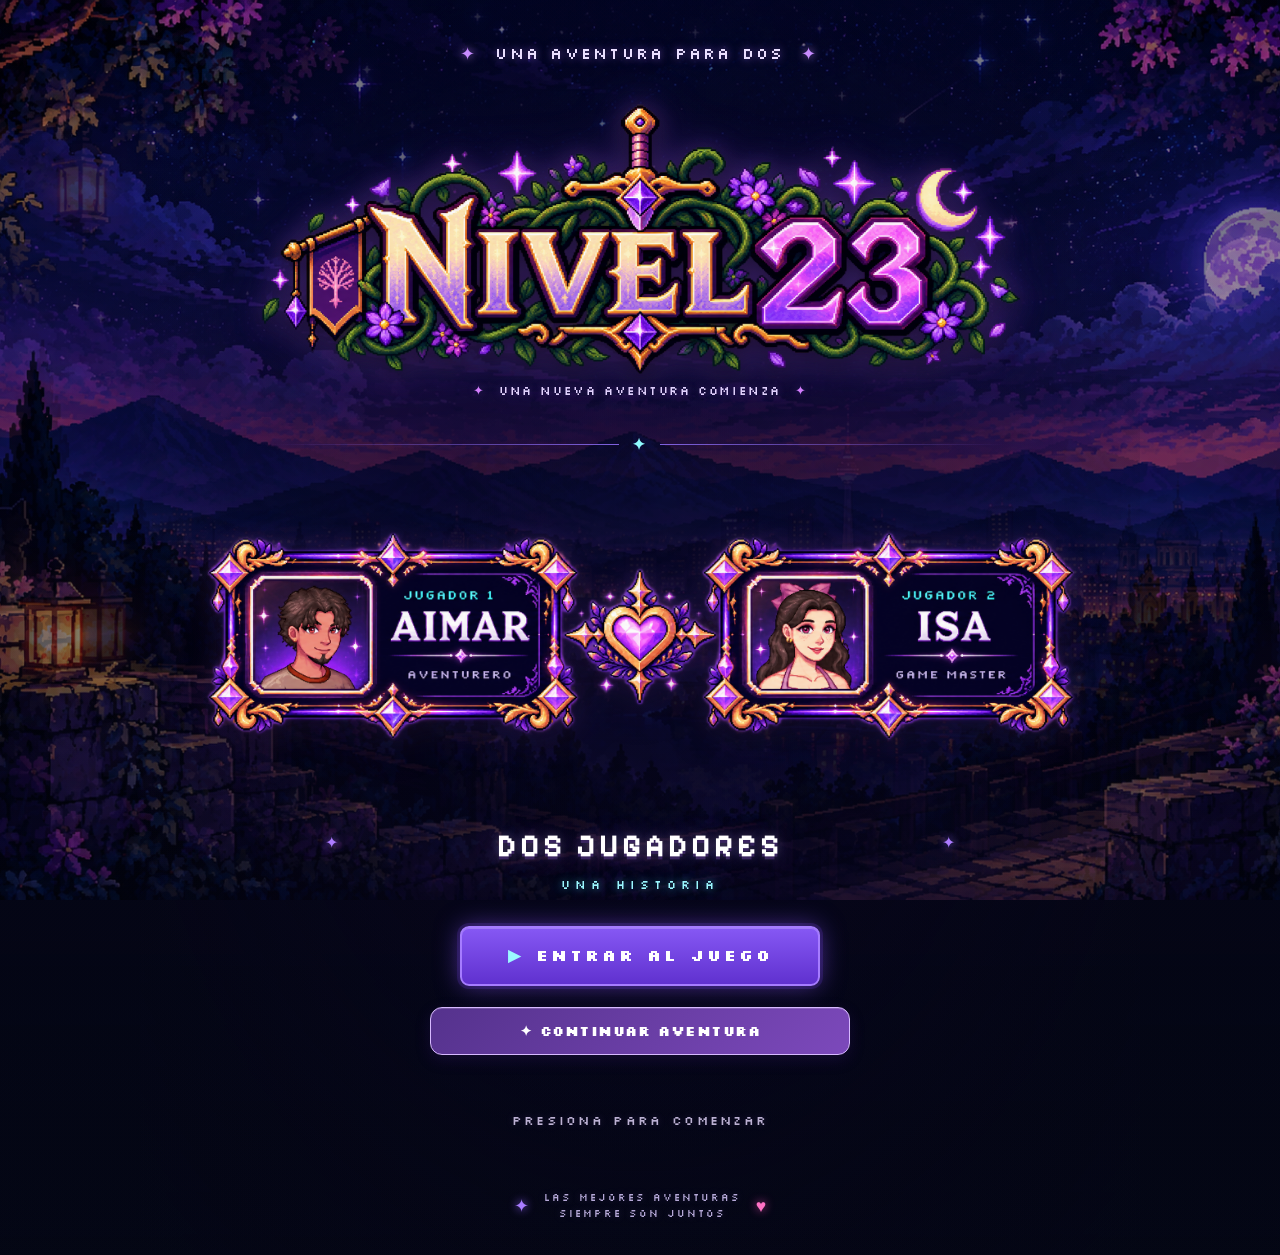
==== commit 23416ff7: "Add files via upload" ====
--- a/index.html
+++ b/index.html
@@ -13,7 +13,7 @@
     <title>Nivel 23</title>
 
     <!-- CSS -->
-    <link rel="stylesheet" href="style.css">
+    <link rel="stylesheet" href="style.css?v=20261120-16">
 
     <!-- ICONO NAVEGADOR -->
     <link
@@ -218,6 +218,45 @@
 .producto-pista-nikkei[hidden]{display:none!important}
 </style>
 
+<style id="castillo-v9">
+/* Castillo v9: scroll desde arriba, fondo atenuado y tarjetas sin desbordamiento */
+body #pantalla-final.pantalla-activa, body #pantalla-archivo-23.pantalla-activa {
+ display:block!important; position:relative!important; height:100vh!important; height:100dvh!important; min-height:0!important; max-height:100dvh!important; overflow-y:auto!important; overflow-x:hidden!important; box-sizing:border-box!important; animation:none!important; transform:none!important;
+ padding:calc(env(safe-area-inset-top, 0px) + 24px) 14px calc(env(safe-area-inset-bottom, 0px) + 24px)!important;
+ background:linear-gradient(rgba(5,7,23,.86),rgba(5,7,23,.94)),url('assets/fondos/fondo-dashboard.png') center/cover no-repeat!important;
+}
+body #pantalla-final .fondo-final-rpg {display:none!important;}
+body #pantalla-final .panel-final-rpg, body #pantalla-archivo-23 .final-recuerdos {position:relative!important; inset:auto!important; transform:none!important; width:100%!important; max-width:760px!important; min-width:0!important; height:auto!important; margin:0 auto!important; box-sizing:border-box!important; overflow:visible!important; background:linear-gradient(145deg,#11132f,#090a20)!important;}
+body #pantalla-final .panel-final-rpg {padding:56px 24px 24px!important;}
+body #pantalla-final .icono-castillo-final {display:block!important; margin:0 auto 12px!important; overflow:visible!important;}
+body #pantalla-final .icono-castillo-final img {display:block!important; width:160px!important; max-width:65%!important; height:auto!important; margin:0 auto!important; animation:none!important; transform:none!important; opacity:1!important;}
+body #pantalla-final .resumen-final-rpg {display:grid!important; grid-template-columns:repeat(4,minmax(0,1fr))!important; width:100%!important; min-width:0!important; gap:8px!important; margin:18px 0!important;}
+body #pantalla-final .estadistica-final-rpg {display:grid!important; grid-template-columns: minmax(0,1fr)!important; grid-template-rows:auto auto auto!important; justify-items:center!important; text-align:center!important; width:100%!important; min-width:0!important; max-width:100%!important; padding:10px 4px!important; gap:4px!important; box-sizing:border-box!important;}
+body #pantalla-final .estadistica-final-rpg > span {grid-row:auto!important; font-size:1.25rem!important;}
+body #pantalla-final .estadistica-final-rpg small {font-size:.62rem!important; letter-spacing:0!important; line-height:1.3!important; white-space:normal!important; overflow-wrap:anywhere!important; min-width:0!important; max-width:100%!important;}
+body #pantalla-final .estadistica-final-rpg strong {font-size:.9rem!important; letter-spacing:0!important; white-space:normal!important; margin:0!important;}
+body #pantalla-final .boton-atras-rpg {position:absolute!important; top:12px!important; left:12px!important; display:grid!important; place-items:center!important; width:40px!important; min-width:40px!important; height:40px!important; padding:0!important;}
+body #pantalla-final .boton-final-volver, body #pantalla-archivo-23 .final23-volver {display:flex!important; justify-content:center!important; align-items:center!important; gap:10px!important; max-width:100%!important; white-space:normal!important;}
+body #pantalla-final .final23-flecha, body #pantalla-archivo-23 .final23-flecha {display:inline-block!important; width:22px!important; height:22px!important; min-width:22px!important; flex:0 0 22px!important; color:white!important; opacity:1!important; visibility:visible!important;}
+@media(max-width:768px){
+ body #pantalla-final .panel-final-rpg {padding:52px 12px 20px!important;}
+ body #pantalla-final .resumen-final-rpg {grid-template-columns:repeat(2,minmax(0,1fr))!important;}
+ body #pantalla-final .panel-final-rpg h1 {font-size:clamp(1.25rem,5.5vw,1.85rem)!important;}
+ body #pantalla-final .icono-castillo-final img {width:140px!important;}
+ body #pantalla-archivo-23 .final23-estadisticas-grid {grid-template-columns:repeat(2,minmax(0,1fr))!important;}
+}
+</style>
+<style id="castillo-v10">
+/* V10: isolated final viewport */
+html body #pantalla-final.pantalla-activa, html body #pantalla-archivo-23.pantalla-activa {position:fixed!important;inset:0!important;width:100%!important;height:100%!important;max-height:none!important;min-height:0!important;display:block!important;overflow:auto!important;overscroll-behavior:contain;align-items:start!important;justify-content:start!important;padding:calc( max(44px, env(safe-area-inset-top)) + 16px) 14px calc(max(20px, env(safe-area-inset-bottom)) + 16px)!important;background:linear-gradient(rgba(5,7,23,.64),rgba(5,7,23,.82)),url('assets/fondos/fondo-dashboard.png') center/cover no-repeat!important;z-index:100!important;}
+html body #pantalla-final .panel-final-rpg,html body #pantalla-archivo-23 .final-recuerdos {width:100%!important;max-width:760px!important;min-width:0!important;margin:0 auto!important;box-sizing:border-box!important;transform:none!important;top:auto!important;left:auto!important;}
+html body #pantalla-final .resumen-final-rpg {width:100%!important;max-width:100%!important;grid-template-columns:repeat(2,minmax(0,1fr))!important;gap:8px!important;}
+html body #pantalla-final .estadistica-final-rpg {display:flex!important;flex-direction:column!important;align-items:center!important;justify-content:center!important;min-width:0!important;width:100%!important;max-width:100%!important;min-height:0!important;padding:8px 4px!important;gap:4px!important;box-sizing:border-box!important;}
+html body #pantalla-final .estadistica-final-rpg small {font-size:10px!important;letter-spacing:0!important;white-space:normal!important;overflow-wrap:anywhere!important;}
+html body #pantalla-final .estadistica-final-rpg strong {font-size:13px!important;letter-spacing:0!important;}
+html body #pantalla-final .boton-final-volver svg,html body #pantalla-final .boton-atras-rpg svg,html body #pantalla-archivo-23 .final23-volver svg {display:block!important;visibility:visible!important;opacity:1!important;stroke:white!important;flex-shrink:0!important;}
+@media(min-width:769px){html body #pantalla-final .resumen-final-rpg{grid-template-columns:repeat(4,minmax(0,1fr))!important;}}
+</style>
 </head>
 
 <body>
@@ -347,6 +386,9 @@
 
         </button>
 
+
+        <button id="boton-continuar-partida" class="boton-continuar-partida" onclick="continuarPartidaGuardada()" hidden>✦ CONTINUAR AVENTURA</button>
+        <p id="estado-guardado-portada" class="estado-guardado-portada" aria-live="polite"></p>
 
         <!-- TEXTO INFERIOR -->
 
@@ -828,6 +870,9 @@
         </nav>
 
 
+        <button class="boton-guardar-partida" onclick="guardarPartidaManual()">💾 GUARDAR PARTIDA</button>
+        <p id="estado-guardado-manual" class="estado-guardado-manual" aria-live="polite"></p>
+
         <!-- REINICIAR -->
 
         <button
@@ -984,7 +1029,7 @@
                 <img
                     id="icono-real-desayuno"
                     class="icono-real-mision zona-oculta"
-                    src="assets/iconos/desayuno.png"
+                    src="assets/iconos/churreria-quinta-generacion.png"
                     alt=""
                 >
 
@@ -1008,25 +1053,25 @@
 
 
             <!-- =========================
-                 OXO
+                 MADRID IN GAME
             ========================== -->
 
             <div
-                id="tarjeta-mision-oxo"
+                id="tarjeta-mision-mig"
                 class="tarjeta-mision-rpg bloqueada"
             >
 
                 <img
-                    id="icono-mision-oxo"
+                    id="icono-mision-mig"
                     class="icono-lista-mision"
                     src="assets/iconos/mision bloqueada.png"
                     alt=""
                 >
 
                 <img
-                    id="icono-real-oxo"
+                    id="icono-real-mig"
                     class="icono-real-mision zona-oculta"
-                    src="assets/iconos/oxo.png"
+                    src="assets/iconos/madrid-in-game.png"
                     alt=""
                 >
 
@@ -1036,11 +1081,11 @@
                         MISIÓN 01
                     </small>
 
-                    <h2 id="nombre-mision-oxo">
+                    <h2 id="nombre-mision-mig">
                         ???
                     </h2>
 
-                    <p id="estado-texto-oxo">
+                    <p id="estado-texto-mig">
                         MISIÓN BLOQUEADA
                     </p>
 
@@ -1452,7 +1497,7 @@
 
                 </button>
 
-                <div id="amigos-party-lava" class="party-amigos-grid zona-oculta" style="display:contents;">
+                <div id="amigos-party-lava" style="display:none!important" hidden class="party-amigos-grid zona-oculta">
                     <div class="personaje-seleccion-rpg personaje-amigo-rpg">
                         <div class="personaje-marco-rpg"><div class="personaje-retrato-rpg"><img src="assets/personajes/jorge.png" alt="Jorge"></div></div>
                         <div class="personaje-info-rpg"><span class="personaje-tipo-rpg">🎮 JUGADOR 3</span><h2>JORGE</h2><p>MIEMBRO DE LA PARTY</p></div>
@@ -1589,13 +1634,13 @@
             ></button>
 
 
-            <!-- OXO -->
+            <!-- MADRID IN GAME -->
 
             <button
-                id="punto-oxo"
-                class="punto-mapa punto-oxo zona-oculta"
-                onclick="abrirZonaMapa('oxo')"
-                aria-label="OXO"
+                id="punto-mig"
+                class="punto-mapa punto-mig zona-oculta"
+                onclick="abrirZonaMapa('mig')"
+                aria-label="MADRID IN GAME"
             ></button>
 
 
@@ -1716,7 +1761,7 @@
         </button>
 
         <button class="boton-volver" onclick="abrirMapa()">
-            <img src="assets/iconos/volver.png" class="icono-volver-rpg" alt=""> <span>VOLVER</span> AL MAPA
+            <img src="assets/iconos/volver.png" class="icono-volver-rpg" alt=""> <span>VOLVER AL MAPA</span>
         </button>
 
     </div>
@@ -1928,15 +1973,15 @@
     <div class="contenedor">
 
         <p class="mensaje-sistema">
-            ✨ MISIÓN SECUNDARIA DESBLOQUEADA
+            ✨ NUEVA LOCALIZACIÓN DESCUBIERTA
         </p>
 
         <div class="icono-mision-grande">
-            <img src="assets/iconos/desayuno.png" alt="Desayuno" class="icono-mision-personalizado">
+            <img src="assets/iconos/churreria-quinta-generacion.png" alt="Churrería Quinta Generación" class="icono-mision-personalizado">
         </div>
 
         <h1>
-            DESAYUNO
+            CHURRERÍA QUINTA GENERACIÓN
         </h1>
 
         <p class="subtitulo">
@@ -1951,8 +1996,7 @@
             </p>
 
             <p>
-                Se ha localizado una fuente
-                de suministros cercana.
+                Se ha localizado una fuente de suministros muy especial: la churrería de nuestro amigo.
             </p>
 
         </div>
@@ -1973,7 +2017,7 @@
 
 
         <p class="destino-mision">
-            📍 Destino todavía por determinar
+            📍 Churrería Quinta Generación
         </p>
 
 
@@ -1982,7 +2026,7 @@
         </button>
 
         <button class="boton-volver" onclick="abrirMapa()">
-            <img src="assets/iconos/volver.png" class="icono-volver-rpg" alt=""> <span>VOLVER</span> AL MAPA
+            <img src="assets/iconos/volver.png" class="icono-volver-rpg" alt=""> <span>VOLVER AL MAPA</span>
         </button>
 
     </div>
@@ -2003,11 +2047,11 @@
         </p>
 
         <div class="icono-mision-grande">
-            <img src="assets/iconos/desayuno.png" alt="Desayuno" class="icono-mision-personalizado">
+            <img src="assets/iconos/churreria-quinta-generacion.png" alt="Churrería Quinta Generación" class="icono-mision-personalizado">
         </div>
 
         <h1>
-            DESAYUNO
+            CHURRERÍA QUINTA GENERACIÓN
         </h1>
 
 
@@ -2029,7 +2073,7 @@
         </p>
 
         <p>
-            Completa el desayuno para
+            Disfruta de unos churros con chocolate para
             restaurar tus estadísticas.
         </p>
 
@@ -2056,7 +2100,7 @@
         </p>
 
         <div class="icono-mision-grande">
-            <img src="assets/iconos/desayuno.png" alt="Desayuno completado" class="icono-mision-personalizado">
+            <img src="assets/iconos/churreria-quinta-generacion.png" alt="Churrería Quinta Generación completada" class="icono-mision-personalizado">
         </div>
 
         <h1>
@@ -2350,9 +2394,9 @@
 
     <div class="contenedor">
         <img
-    src="assets/iconos/oxo.png"
+    src="assets/iconos/madrid-in-game.png"
     class="icono-mision-personalizado"
-    alt="OXO - misión descubierta"
+    alt="MADRID IN GAME - misión descubierta"
 >
 
         <p class="mensaje-sistema">
@@ -2369,8 +2413,8 @@
 
         <p>
             Se ha detectado una ubicación relacionada
-            con antiguas aventuras, mundos digitales
-            y muchas vidas extra.
+            con mundos digitales, tecnología
+            y nuevas experiencias de juego.
         </p>
 
         <button onclick="comenzarMision1()">
@@ -2390,23 +2434,22 @@
             📡 DESTINO LOCALIZADO
         </p>
 
-        <img src="assets/iconos/oxo.png" alt="OXO" class="icono-mision-personalizado">
+        <img src="assets/iconos/madrid-in-game.png" alt="MADRID IN GAME" class="icono-mision-personalizado">
 
         <h1>
-            OXO
+            MADRID IN GAME
         </h1>
 
         <h2>
-            MUSEO DEL VIDEOJUEGO
+            EXPERIENCE CENTER · CAMPUS DEL VIDEOJUEGO
         </h2>
 
         <p>
-            📍 Madrid
+            📍 Casa de Campo · Madrid
         </p>
 
         <p>
-            Una misión entre consolas,
-            videojuegos y recuerdos.
+            Una misión entre videojuegos, tecnología y experiencias interactivas.
         </p>
 
         <button onclick="aceptarMision1()">
@@ -2422,10 +2465,10 @@
 
     <div class="contenedor">
 
-        <img src="assets/iconos/oxo.png" alt="OXO" class="icono-mision-personalizado">
+        <img src="assets/iconos/madrid-in-game.png" alt="MADRID IN GAME" class="icono-mision-personalizado">
 
         <h1>
-            OXO
+            MADRID IN GAME
         </h1>
 
         <p class="mensaje-sistema">
@@ -2433,7 +2476,7 @@
         </p>
 
         <p>
-            Explora el museo.
+            Explora Madrid in Game, descubre sus experiencias interactivas y juega juntos.
         </p>
 
         <p>
@@ -2453,9 +2496,9 @@
 
     <div class="contenedor">
         <img
-    src="assets/iconos/oxo.png"
+    src="assets/iconos/madrid-in-game.png"
     class="icono-mision-personalizado"
-    alt="OXO - misión completada"
+    alt="MADRID IN GAME - misión completada"
 >
 
         <h1>
@@ -2528,9 +2571,9 @@
         </button>
 
         <div id="resultado-nikkei"></div>
-<div id="pista-nikkei-comprada" class="pista-nikkei-comprada" hidden>
+<div id="pista-nikkei-comprada" style="display:none!important" class="pista-nikkei-comprada" hidden>
   <button id="boton-ver-pista" type="button" onclick="mostrarPergaminoPista()">📜 ABRIR PERGAMINO COMPRADO</button>
-  <div id="contenido-pergamino-pista" hidden>
+  <div id="contenido-pergamino-pista" style="display:none!important" hidden>
     <img src="assets/tienda/pergamino-pista.png" alt="Pergamino" style="display:block;width:125px;max-width:45%;margin:12px auto">
     <strong>📜 PERGAMINO DESCIFRADO</strong>
     <p>La palabra tiene <b>6 letras</b>. Empieza por <b>NI</b>, termina por <b>EI</b> y lleva <b>dos K</b>.</p>
@@ -2989,8 +3032,8 @@
     <div class="contenedor party-evento-contenedor">
         <p class="mensaje-sistema party-alerta">📡 DISPOSITIVO DE RASTREO ACTIVADO</p>
         <div class="party-radar">
-            <span class="party-radar-centro">✦</span>
-            <span class="party-radar-punto punto-1"></span><span class="party-radar-punto punto-2"></span><span class="party-radar-punto punto-3"></span>
+            <span class="party-radar-centro"><img src="assets/iconos/brujula-party.png" alt="Brújula de rastreo" style="width:76%;height:76%;object-fit:contain"></span>
+            <span class="party-radar-punto punto-1"></span><span class="party-radar-punto punto-2"></span><span class="party-radar-punto punto-3"></span><span class="party-radar-punto" style="right:24%;bottom:22%"></span>
         </div>
         <h1 id="party-titulo-escaner">ESCANEANDO LA ZONA...</h1>
         <p id="party-estado-escaner" class="party-escaner-estado">2 JUGADORES REGISTRADOS · BUSCANDO OTRAS SEÑALES...</p>
@@ -4062,37 +4105,14 @@
 
 
 <div id="pantalla-archivo-23" class="pantalla">
-
-    <div class="contenedor">
-
-        <p class="mensaje-sistema">
-            🗝️ ARCHIVO LEGENDARIO
-        </p>
-
-        <h1>
-            NIVEL 23
-        </h1>
-
-        <div class="archivo-secreto">
-
-            <p>
-                🎬 ARCHIVO DE VÍDEO DETECTADO
-            </p>
-
-            <p>
-                Aquí irá tu vídeo especial.
-            </p>
-
-        </div>
-
-        <button onclick="abrirArchivos()">
-            <img src="assets/iconos/volver.png" class="icono-volver-rpg" alt=""> <span>VOLVER</span>
-        </button>
-
-    </div>
-
-</div>
-
+  <div class="contenedor final-recuerdos">
+    <div class="final23-estrellas" aria-hidden="true"></div>
+    <div id="recuerdo-apertura" class="recuerdo-apertura"><img class="final23-castillo" src="assets/iconos/castillo.png" alt="Castillo"><p class="recuerdo-etiqueta">✦ EL TESORO FINAL ✦</p><h1>Nuestra aventura</h1><p>Has encontrado la llave legendaria. Al otro lado de estas puertas te espera el tesoro más importante de esta partida.</p><button onclick="iniciarRecuerdos()">ABRIR EL CASTILLO ♥</button></div>
+    <div id="recuerdo-galeria" hidden><p class="recuerdo-etiqueta">✦ RECUERDOS DESBLOQUEADOS ✦</p><h2>El álbum de nuestra aventura</h2><div class="final23-marco"><img id="recuerdo-foto" alt="Recuerdo de nuestra aventura"></div><p id="recuerdo-contador"></p><progress id="final23-progreso" max="10" value="1"></progress><div class="recuerdo-controles"><button onclick="moverRecuerdo(-1)" aria-label="Foto anterior">←</button><button id="recuerdo-pausa" onclick="pausarRecuerdos()">PAUSA</button><button onclick="moverRecuerdo(1)" aria-label="Foto siguiente">→</button></div><button onclick="cerrarRecuerdos()">VER MENSAJE FINAL</button></div>
+    <div id="recuerdo-cierre" hidden><div class="recuerdo-castillo">🏆</div><p class="recuerdo-etiqueta">✦ FINAL LEGENDARIO ✦</p><h1>NIVEL 23 COMPLETADO</h1><div class="final23-carta"><p class="recuerdo-mensaje">Mi aventura favorita eres tú. Gracias por ser mi compañero de partida, dentro y fuera del juego.</p><p>Feliz cumpleaños, mi amor. Por todos los niveles que nos quedan por descubrir juntos. ♥</p></div><div class="final23-logro">🏆 LOGRO LEGENDARIO DESBLOQUEADO<br><strong>MI COMPAÑERO DE AVENTURAS</strong></div><div id="final23-estadisticas"></div><h2>AIMAR ♡ ISA</h2><div class="final23-creditos"><p>PROTAGONISTA · AIMAR</p><p>PLAYER 2 · ISA</p><p>ALIADOS · JORGE, OSSAMA, ÁLVARO Y MANU</p><p>Una aventura hecha con amor.</p></div><div class="final23-proximo">🔒 NIVEL 24<br><small>Continuará…</small></div><button onclick="iniciarRecuerdos()">VOLVER A VER LOS RECUERDOS</button></div>
+    <button class="final23-volver" onclick="volverDelCastillo()"><img class="final23-flecha-icono" src="assets/iconos/volver.png" alt="" aria-hidden="true"> <span>VOLVER AL MAPA</span></button>
+  </div>
+</div>
 
 <!-- ==================================================
      EASTER EGG
@@ -4645,17 +4665,9 @@
 
     <div class="panel-final-rpg">
 
-        <button
-            class="boton-atras-rpg"
-            onclick="volverDelCastillo()"
-            aria-label="Volver al mapa"
-        >
-            ←
-        </button>
-
 
         <div class="icono-castillo-final">
-            🏰
+            <img class="final23-castillo" src="assets/iconos/castillo.png" alt="Castillo">
         </div>
 
 
@@ -4764,7 +4776,7 @@
 
 
         <p class="mensaje-final-aventura">
-            — AVENTURA COMPLETADA —
+            — AVENTURA COMPLETADA — <small style="display:block;font-size:9px;letter-spacing:0;opacity:.55;margin-top:6px">V13</small>
         </p>
 
 
@@ -4772,7 +4784,7 @@
             class="boton-final-volver"
             onclick="volverDelCastillo()"
         >
-            <img src="assets/iconos/volver.png" class="icono-volver-rpg" alt=""> <span>VOLVER</span> AL MAPA
+            <img class="final23-flecha-icono" src="assets/iconos/volver.png" alt="" aria-hidden="true"> <span>VOLVER AL MAPA</span>
         </button>
 
     </div>
@@ -4802,25 +4814,31 @@
   </div>
 </div>
 
-<script src="script.js"></script>
+<script src="script.js?v=20261120-16"></script>
 
 <script>
 /* ==================================================
    NIVEL 23 · EVENTO SORPRESA PARTY EN LAVA
    Preparado para añadir nombres y avatares más adelante.
 ================================================== */
-const CLAVE_PARTY_LAVA = "nivel23_party_lava_desbloqueada";
+const CLAVE_PARTY_LAVA = "nivel23_party_lava_v4";
 
 function partyLavaDesbloqueada(){
-    return localStorage.getItem(CLAVE_PARTY_LAVA) === "1";
+    return estadoMision3 === "completada" && localStorage.getItem(CLAVE_PARTY_LAVA) === "1";
 }
 
+let escaneoPartyActivo = false;
+let escaneoPartyTerminado = false;
 function detectarPartyLava(){
+    if (estadoMision3 !== "completada") return;
     if (partyLavaDesbloqueada()) {
         finalizarPartyLava();
         return;
     }
 
+    if (escaneoPartyActivo) { mostrarPantalla("pantalla-party-detectada"); return; }
+    escaneoPartyActivo = true;
+    escaneoPartyTerminado = false;
     mostrarPantalla("pantalla-party-detectada");
 
     const titulo = document.getElementById("party-titulo-escaner");
@@ -4865,6 +4883,7 @@
     window.setTimeout(() => {
         if (titulo) titulo.textContent = "PARTY IDENTIFICADA";
         if (estado) estado.textContent = "✓ 6 JUGADORES REGISTRADOS";
+        escaneoPartyTerminado = true;
         if (final) final.className = "party-final-visible";
     }, 2400 + miembros.length * 1200 + 500);
 }
@@ -4874,6 +4893,8 @@
 }
 
 function confirmarPartyLava(){
+    if (estadoMision3 !== "completada" || !escaneoPartyTerminado) return;
+    escaneoPartyActivo = false;
     localStorage.setItem(CLAVE_PARTY_LAVA,"1");
     actualizarEstadoPartyLava();
     finalizarPartyLava();
@@ -4899,6 +4920,13 @@
     // está en curso. Al pulsarlo comienza el escáner sorpresa de la party.
     if (completar) completar.classList.remove("zona-oculta");
 
+    const amigos = document.getElementById("amigos-party-lava");
+    if (amigos) {
+        amigos.classList.toggle("zona-oculta", !activa);
+        amigos.hidden = !activa;
+        amigos.style.setProperty("display", activa ? "contents" : "none", "important");
+    }
+
     const contador = document.querySelector(".contador-grupo-rpg strong");
     if (contador) contador.textContent = activa ? "PARTY +" : "2 / 2";
 
@@ -4909,7 +4937,7 @@
             bloque = document.createElement("div");
             bloque.id = "party-amigos-desbloqueada";
             bloque.className = "party-miembro-desbloqueado";
-            bloque.innerHTML = '<span>👥</span><strong>NUEVOS MIEMBROS DE LA PARTY</strong><small>Identidades pendientes de registrar</small>';
+            bloque.innerHTML = '<span>👥</span><strong>PARTY COMPLETA</strong><small>Jorge · Ossama · Álvaro · Manu</small>';
             rejilla.appendChild(bloque);
         } else if (!activa && bloque) {
             bloque.remove();
@@ -4926,7 +4954,10 @@
     };
 }
 
-document.addEventListener("DOMContentLoaded", actualizarEstadoPartyLava);
+document.addEventListener("DOMContentLoaded", () => {
+    if (estadoMision3 !== "completada") localStorage.removeItem(CLAVE_PARTY_LAVA);
+    actualizarEstadoPartyLava();
+});
 </script>
 
 
@@ -5065,7 +5096,7 @@
         notificar(
             "☕",
             "MISIÓN SECUNDARIA DESBLOQUEADA",
-            "Se ha localizado una fuente de energía."
+            "Nueva localización descubierta: Churrería Quinta Generación."
         );
         mostrarPantalla("pantalla-desayuno");
     }, 7600);
@@ -5076,22 +5107,22 @@
 /* El pergamino solo se ofrece al llegar a la prueba de Tokio + Lima. */
 /* Pista Nikkei: compra única, persistente y disponible al volver a la prueba. */
 // Nueva clave: las compras de prueba antiguas no marcan el objeto como adquirido.
-const CLAVE_PISTA_NIKKEI = 'nivel23_pergamino_v2';
+
 function mostrarPergaminoPista() {
   const contenido = document.getElementById('contenido-pergamino-pista');
   const boton = document.getElementById('boton-ver-pista');
-  if (localStorage.getItem(CLAVE_PISTA_NIKKEI) !== 'si' ||
+  if (pergaminoNikkeiComprado !== true ||
       typeof obtenerPruebaPendiente !== 'function' ||
       obtenerPruebaPendiente() !== 'nikkei') return;
-  if (contenido) contenido.hidden = false;
-  if (boton) boton.hidden = true;
+  if (contenido) { contenido.hidden = false; contenido.style.removeProperty('display'); } 
+  if (boton) { boton.hidden = true; boton.style.setProperty('display','none','important'); }
 }
 function actualizarPistaNikkei() {
-  const comprada = localStorage.getItem(CLAVE_PISTA_NIKKEI) === 'si';
+  const comprada = pergaminoNikkeiComprado === true;
   const panel = document.getElementById('pista-nikkei-comprada');
   const boton = document.getElementById('boton-comprar-pista-nikkei');
   const producto = document.getElementById('producto-pista-nikkei');
-  // La prueba se desbloquea tras completar OXO y recoger su recompensa.
+  // La prueba se desbloquea tras completar MADRID IN GAME y recoger su recompensa.
   const disponible = typeof estadoMision1 !== 'undefined' &&
     estadoMision1 === 'completada' &&
     typeof recompensaMision1Recogida !== 'undefined' &&
@@ -5102,7 +5133,21 @@
     producto.hidden = !disponible;
     producto.classList.toggle('zona-oculta', !disponible);
   }
-  if (panel) panel.hidden = !disponible || !comprada;
+  if (panel) {
+    panel.hidden = !disponible || !comprada;
+    panel.style.setProperty('display', panel.hidden ? 'none' : 'block', 'important');
+  }
+  if (!comprada || !disponible) {
+    const contenido = document.getElementById('contenido-pergamino-pista');
+    const abrir = document.getElementById('boton-ver-pista');
+    if (contenido) { contenido.hidden = true; contenido.style.setProperty('display','none','important'); }
+    if (abrir) { abrir.hidden = true; abrir.style.setProperty('display','none','important'); }
+  }
+  if (comprada && disponible) {
+    const abrir = document.getElementById('boton-ver-pista');
+    const contenido = document.getElementById('contenido-pergamino-pista');
+    if (abrir && contenido && contenido.hidden) { abrir.hidden = false; abrir.style.removeProperty('display'); }
+  }
   if (boton) { boton.disabled = comprada; boton.textContent = comprada ? 'ADQUIRIDO ✓' : 'COMPRAR'; }
 }
 function comprarPistaNikkei() {
@@ -5112,7 +5157,7 @@
     resultadoTienda('🔒 Este objeto aún no está disponible.');
     return;
   }
-  if (localStorage.getItem(CLAVE_PISTA_NIKKEI) === 'si') {
+  if (pergaminoNikkeiComprado === true) {
     resultadoTienda('📜 Ya tienes el pergamino. ¡Vuelve a la prueba de Tokio + Lima!');
     return;
   }
@@ -5120,7 +5165,7 @@
     resultadoTienda('❌ Necesitas 15 monedas para comprar el pergamino.');
     return;
   }
-  localStorage.setItem(CLAVE_PISTA_NIKKEI, 'si');
+  pergaminoNikkeiComprado = true;
   guardarPartida();
   actualizarPistaNikkei();
   resultadoTienda('📜 ¡Pergamino adquirido! La pista aparecerá en la prueba de Tokio + Lima.');
@@ -5133,6 +5178,11 @@
   if (pantallaPrueba) new MutationObserver(actualizarPistaNikkei).observe(pantallaPrueba,{attributes:true,attributeFilter:['class']});
 });
 </script>
+<script>
+if ('serviceWorker' in navigator) {
+ navigator.serviceWorker.register('./service-worker.js', {updateViaCache:'none'}).then(r => r.update()).catch(console.warn);
+}
+</script>
 </body>
 
 </html>
--- a/style.css
+++ b/style.css
@@ -507,7 +507,7 @@
 }
 
 
-.punto-oxo {
+.punto-mig {
     left: 34%;
     top: 49%;
 }
@@ -12195,7 +12195,8 @@
     transform: none !important;
 }
 .icono-volver-rpg {
-    opacity: 0 !important;
+    opacity: 1 !important;
+    visibility: visible !important;
 }
 /* =========================================
    ICONOS · ESTADO DE MISIÓN
@@ -14118,4 +14119,142 @@
         height: 58px;
         margin-bottom: 6px;
     }
-}+}
+/* NIVEL 23 · CORRECCIONES RESPONSIVE 05/11 */
+#amigos-party-lava.zona-oculta {display:none!important}
+#amigos-party-lava:not(.zona-oculta) {display:contents!important}
+.mapa-dashboard {display:flex!important;flex-direction:column!important;min-height:0!important;height:auto!important;text-align:left!important;}
+.mapa-dashboard>img {height:clamp(260px,48vw,440px)!important;min-height:0!important;object-fit:cover!important;flex:none;}
+.mapa-dashboard-sombra {display:none!important;}
+.mapa-dashboard-etiqueta {position:static!important;display:flex!important;flex-direction:column!important;gap:6px!important;padding:15px 18px 5px!important;min-width:0!important;max-width:100%!important;}
+.mapa-dashboard-etiqueta strong {font-size:clamp(1.1rem,4vw,1.5rem)!important;overflow-wrap:anywhere!important;line-height:1.3!important;}
+.mapa-dashboard-etiqueta span {font-size:clamp(.82rem,3vw,1rem)!important;line-height:1.4!important;overflow-wrap:anywhere!important;}
+.mapa-dashboard-abrir {position:static!important;padding:10px 18px 18px!important;text-align:left!important;font-size:clamp(.72rem,3vw,.9rem)!important;line-height:1.5!important;white-space:normal!important;}
+.notificacion {top:calc(env(safe-area-inset-top,0px) + 10px)!important;width:min(380px,calc(100vw - 28px))!important;max-height:120px!important;padding:11px 13px!important;gap:10px!important;align-items:center!important;overflow:hidden!important;box-shadow:0 10px 32px rgba(0,0,0,.35)!important;}
+.notificacion-icono {font-size:1.5rem!important;flex:0 0 30px!important;}
+.notificacion>div:not(.notificacion-icono) {min-width:0!important;text-align:left!important;}
+#notificacion-titulo {font-size:clamp(.78rem,3vw,.94rem)!important;line-height:1.25!important;overflow-wrap:anywhere!important;}
+#notificacion-texto {font-size:clamp(.72rem,2.8vw,.86rem)!important;line-height:1.3!important;margin:3px 0 0!important;overflow-wrap:anywhere!important;}
+#pantalla-logros .libro-rpg, #pantalla-logros .libro-rpg-paginas, #pantalla-logros .pagina-rpg {max-width:100%!important;min-width:0!important;}
+#pantalla-logros .logro-rpg {visibility:visible!important;opacity:1!important;}
+#pantalla-logros .logro-rpg-info {min-width:0!important;overflow-wrap:anywhere!important;}
+@media(max-width:700px){
+ .dashboard-grid>* {min-width:0!important;}
+ .mapa-dashboard>img {height:clamp(235px,72vw,360px)!important;}
+ #pantalla-logros .libro-rpg-paginas {display:flex!important;flex-direction:column!important;}
+ #pantalla-logros .pagina-rpg {display:block!important;position:relative!important;}
+ #pantalla-logros #lista-logros {display:block!important;overflow:visible!important;max-height:none!important;}
+ #pantalla-logros .logro-rpg {display:grid!important;grid-template-columns:50px minmax(0,1fr) auto!important;}
+ .party-senales {grid-template-columns:repeat(2,minmax(0,1fr))!important;}
+}
+
+/* NIVEL 23 · MAPA SIN RECORTE NI FRANJA NEGRA · 05/11 */
+.mapa-dashboard {background:transparent!important;min-height:0!important;gap:0!important;border:1px solid rgba(172,137,255,.5)!important;}
+.mapa-dashboard > img {display:block!important;width:100%!important;height:auto!important;min-height:0!important;max-height:none!important;object-fit:contain!important;object-position:center!important;flex:0 0 auto!important;}
+.mapa-dashboard-etiqueta {background:linear-gradient(135deg,#21183c,#18142e)!important;padding:12px 15px 4px!important;gap:3px!important;border-top:1px solid rgba(172,137,255,.4)!important;}
+.mapa-dashboard-etiqueta small {font-size:.68rem!important;letter-spacing:.08em!important;}
+.mapa-dashboard-etiqueta strong {font-size:clamp(1rem,3.7vw,1.35rem)!important;}
+.mapa-dashboard-etiqueta span {font-size:.85rem!important;}
+.mapa-dashboard-abrir {background:linear-gradient(135deg,#21183c,#18142e)!important;padding:8px 15px 12px!important;color:#f1dcff!important;}
+@media(max-width:700px){.mapa-dashboard > img {height:auto!important;min-height:0!important;max-height:none!important;object-fit:contain!important;}}
+
+#amigos-party-lava[hidden] { display: none !important; }
+
+/* Protección de contenido secreto */
+#pista-nikkei-comprada[hidden], #contenido-pergamino-pista[hidden], #boton-ver-pista[hidden], #producto-pista-nikkei[hidden], #amigos-party-lava[hidden], #amigos-party-lava.zona-oculta {display:none!important;}
+.brujula-party{display:block;width:150px;height:150px;object-fit:contain;margin:16px auto;animation:brujulaPulso 1.5s ease-in-out infinite alternate;}
+@keyframes brujulaPulso{from{transform:rotate(-8deg);filter:drop-shadow(0 0 5px #9c55ff)}to{transform:rotate(8deg);filter:drop-shadow(0 0 18px #b96aff)}}
+
+#pantalla-archivo-23.pantalla-activa{display:block!important;overflow-y:auto!important;height:100dvh;background:radial-gradient(ellipse at top,#35205d,#100b24 65%);padding:24px 12px 90px;box-sizing:border-box}
+.final-recuerdos{max-width:650px;margin:auto;text-align:center;color:#f6dfff;padding:20px!important;border:1px solid #9364e7;border-radius:20px;background:#17112e;box-shadow:0 0 35px #a44aff33}.final-recuerdos [hidden]{display:none!important}.final-recuerdos h1{font-size:clamp(20px,5vw,34px);color:#e4aaff;line-height:1.5}.final-recuerdos h2{color:#f0a0ed;margin:24px 0}.recuerdo-castillo{font-size:64px;animation:recuerdoEntrada 1.5s ease both}.recuerdo-etiqueta{color:#e6b6ff;font-size:12px;letter-spacing:2px}.final-recuerdos #recuerdo-foto{display:block;width:100%;height:min(52dvh,480px);object-fit:contain;background:#0b081a;border:2px solid #a875ef;border-radius:12px;box-sizing:border-box}.recuerdo-animacion{animation:recuerdoEntrada .8s ease both}.recuerdo-controles{display:flex;gap:8px;justify-content:center}.final-recuerdos button{margin:8px 0;max-width:100%;white-space:normal}.recuerdo-controles button{flex:1}.recuerdo-mensaje{font-size:clamp(18px,4vw,25px);line-height:1.7;color:#fff1fa;margin:30px 0}.final-recuerdos #recuerdo-cierre{animation:recuerdoEntrada 1.4s ease both}@keyframes recuerdoEntrada{from{opacity:0;transform:translateY(8px)}to{opacity:1;transform:translateY(0)}}@media(prefers-reduced-motion:reduce){.recuerdo-animacion,.recuerdo-castillo,.final-recuerdos #recuerdo-cierre{animation:none}}
+
+/* EPÍLOGO · únicamente pantalla final */
+#pantalla-archivo-23 .final-recuerdos{position:relative;isolation:isolate;overflow:hidden;background:linear-gradient(155deg,#23143e,#100b24 70%);border:2px solid #c395ff;box-shadow:0 0 45px #a44aff55;padding:clamp(16px,4vw,34px)!important}
+.final23-estrellas{position:absolute;inset:0;z-index:-1;pointer-events:none;background-image:radial-gradient(circle,#f6d8ff 1px,transparent 2px),radial-gradient(circle,#e8bc78 1px,transparent 2px);background-size:47px 61px,83px 97px;background-position:0 0,23px 31px;opacity:.35;animation:final23Estrellas 5s ease-in-out infinite alternate}
+.final23-castillo{width:min(220px,65%);height:auto;object-fit:contain;filter:drop-shadow(0 0 22px #d5a2ff);animation:recuerdoEntrada 1.5s both}
+.final23-marco{padding:7px;border:1px solid #f3cc88;border-radius:16px;background:linear-gradient(135deg,#b77bdf,#38245d,#d9ad69);box-shadow:0 0 25px #c78dff44}
+#pantalla-archivo-23 #recuerdo-foto{height:min(55dvh,500px);border:0;border-radius:10px;object-fit:contain}
+#final23-progreso{width:100%;height:8px;accent-color:#e9a7ff;margin-bottom:12px}
+.final23-carta,.final23-logro,.final23-proximo,.final23-creditos,#final23-estadisticas{margin:20px 0;padding:18px;border:1px solid #a67acb;border-radius:14px;background:#1c1336e8}
+.final23-carta{animation:recuerdoEntrada 1.8s both}.final23-logro,.final23-proximo{color:#f6d58b;border-color:#d4aa68}.final23-logro strong{display:block;margin-top:10px}.final23-creditos{font-size:.8rem;letter-spacing:1px;color:#d9c2f5}.final23-proximo{font-family:var(--fuente-rpg);font-size:1.5rem}.final23-proximo small{font-size:1rem}.final23-estadisticas-grid{display:grid;grid-template-columns:1fr 1fr;gap:12px}.final23-estadisticas-grid span{display:block;color:#f4d69b;font-size:1.2rem}.final23-estadisticas-grid small{font-size:.7rem;color:#d9c2f5}
+@keyframes final23Estrellas{to{opacity:.65;transform:translateY(-12px)}}
+@media(prefers-reduced-motion:reduce){.final23-estrellas,.final23-carta,.final23-castillo{animation:none}}
+
+/* CASTILLO Y EPÍLOGO · fondo nocturno original */
+#pantalla-final.pantalla-activa,
+#pantalla-archivo-23.pantalla-activa,
+#pantalla-final .fondo-final-rpg {
+    background: linear-gradient(rgba(5,7,23,.64),rgba(5,7,23,.82)), url("assets/fondos/fondo-dashboard.png") center center / cover no-repeat fixed !important;
+}
+@media (max-width:600px) {
+    #pantalla-final.pantalla-activa,
+    #pantalla-archivo-23.pantalla-activa,
+    #pantalla-final .fondo-final-rpg { background-attachment: scroll !important; }
+}
+
+/* CASTILLO · ajuste exclusivo de navegación y móvil */
+#pantalla-final .boton-final-volver, #pantalla-archivo-23 .final23-volver {display:flex!important;align-items:center;justify-content:center;gap:10px;}
+#pantalla-final .final23-flecha, #pantalla-archivo-23 .final23-flecha {display:block!important;flex:0 0 24px;width:24px;height:24px;opacity:1!important;color:#fff;}
+#pantalla-final .boton-atras-rpg {display:grid!important;place-items:center;padding:0!important;}
+#pantalla-final .resumen-final-rpg {grid-template-columns:repeat(4,minmax(0,1fr));}
+#pantalla-final .estadistica-final-rpg {min-width:0;grid-template-columns:32px minmax(0,1fr);}
+#pantalla-final .estadistica-final-rpg small {overflow-wrap:anywhere;white-space:normal;}
+@media(max-width:768px){
+ #pantalla-final.pantalla-activa {display:block!important;height:100dvh;overflow-y:auto!important;padding:calc(env(safe-area-inset-top,0px) + 16px) 12px calc(env(safe-area-inset-bottom,0px) + 24px)!important;}
+ #pantalla-archivo-23.pantalla-activa {padding:calc(env(safe-area-inset-top,0px) + 16px) 12px calc(env(safe-area-inset-bottom,0px) + 24px)!important;}
+ #pantalla-final .panel-final-rpg {width:100%!important;max-width:100%;margin:0 auto!important;padding:52px 14px 20px!important;}
+ #pantalla-final .icono-castillo-final .final23-castillo {width:min(170px,60%);}
+ #pantalla-final .resumen-final-rpg {grid-template-columns:repeat(2,minmax(0,1fr));gap:8px;margin:18px 0;}
+ #pantalla-final .estadistica-final-rpg {grid-template-columns:24px minmax(0,1fr);gap:3px 6px;padding:10px 6px;min-width:0;}
+ #pantalla-final .estadistica-final-rpg > span {font-size:1.15rem;}
+ #pantalla-final .estadistica-final-rpg small {font-size:clamp(.48rem,2vw,.65rem)!important;letter-spacing:.04em!important;line-height:1.3;}
+ #pantalla-final .estadistica-final-rpg strong {font-size:clamp(.72rem,3.3vw,.95rem)!important;letter-spacing:0;white-space:nowrap;}
+ #pantalla-archivo-23 .final23-estadisticas-grid {grid-template-columns:repeat(2,minmax(0,1fr));gap:8px;}
+ #pantalla-archivo-23 .final23-estadisticas-grid small {overflow-wrap:anywhere;letter-spacing:.04em!important;}
+}
+
+/* Castillo v9: scroll desde arriba, fondo atenuado y tarjetas sin desbordamiento */
+body #pantalla-final.pantalla-activa, body #pantalla-archivo-23.pantalla-activa {
+ display:block!important; position:relative!important; height:100vh!important; height:100dvh!important; min-height:0!important; max-height:100dvh!important; overflow-y:auto!important; overflow-x:hidden!important; box-sizing:border-box!important; animation:none!important; transform:none!important;
+ padding:calc(env(safe-area-inset-top, 0px) + 24px) 14px calc(env(safe-area-inset-bottom, 0px) + 24px)!important;
+ background:linear-gradient(rgba(5,7,23,.86),rgba(5,7,23,.94)),url('assets/fondos/fondo-dashboard.png') center/cover no-repeat!important;
+}
+body #pantalla-final .fondo-final-rpg {display:none!important;}
+body #pantalla-final .panel-final-rpg, body #pantalla-archivo-23 .final-recuerdos {position:relative!important; inset:auto!important; transform:none!important; width:100%!important; max-width:760px!important; min-width:0!important; height:auto!important; margin:0 auto!important; box-sizing:border-box!important; overflow:visible!important; background:linear-gradient(145deg,#11132f,#090a20)!important;}
+body #pantalla-final .panel-final-rpg {padding:56px 24px 24px!important;}
+body #pantalla-final .icono-castillo-final {display:block!important; margin:0 auto 12px!important; overflow:visible!important;}
+body #pantalla-final .icono-castillo-final img {display:block!important; width:160px!important; max-width:65%!important; height:auto!important; margin:0 auto!important; animation:none!important; transform:none!important; opacity:1!important;}
+body #pantalla-final .resumen-final-rpg {display:grid!important; grid-template-columns:repeat(4,minmax(0,1fr))!important; width:100%!important; min-width:0!important; gap:8px!important; margin:18px 0!important;}
+body #pantalla-final .estadistica-final-rpg {display:grid!important; grid-template-columns: minmax(0,1fr)!important; grid-template-rows:auto auto auto!important; justify-items:center!important; text-align:center!important; width:100%!important; min-width:0!important; max-width:100%!important; padding:10px 4px!important; gap:4px!important; box-sizing:border-box!important;}
+body #pantalla-final .estadistica-final-rpg > span {grid-row:auto!important; font-size:1.25rem!important;}
+body #pantalla-final .estadistica-final-rpg small {font-size:.62rem!important; letter-spacing:0!important; line-height:1.3!important; white-space:normal!important; overflow-wrap:anywhere!important; min-width:0!important; max-width:100%!important;}
+body #pantalla-final .estadistica-final-rpg strong {font-size:.9rem!important; letter-spacing:0!important; white-space:normal!important; margin:0!important;}
+body #pantalla-final .boton-atras-rpg {position:absolute!important; top:12px!important; left:12px!important; display:grid!important; place-items:center!important; width:40px!important; min-width:40px!important; height:40px!important; padding:0!important;}
+body #pantalla-final .boton-final-volver, body #pantalla-archivo-23 .final23-volver {display:flex!important; justify-content:center!important; align-items:center!important; gap:10px!important; max-width:100%!important; white-space:normal!important;}
+body #pantalla-final .final23-flecha, body #pantalla-archivo-23 .final23-flecha {display:inline-block!important; width:22px!important; height:22px!important; min-width:22px!important; flex:0 0 22px!important; color:white!important; opacity:1!important; visibility:visible!important;}
+@media(max-width:768px){
+ body #pantalla-final .panel-final-rpg {padding:52px 12px 20px!important;}
+ body #pantalla-final .resumen-final-rpg {grid-template-columns:repeat(2,minmax(0,1fr))!important;}
+ body #pantalla-final .panel-final-rpg h1 {font-size:clamp(1.25rem,5.5vw,1.85rem)!important;}
+ body #pantalla-final .icono-castillo-final img {width:140px!important;}
+ body #pantalla-archivo-23 .final23-estadisticas-grid {grid-template-columns:repeat(2,minmax(0,1fr))!important;}
+}
+
+/* V10: isolated final viewport */
+html body #pantalla-final.pantalla-activa, html body #pantalla-archivo-23.pantalla-activa {position:fixed!important;inset:0!important;width:100%!important;height:100%!important;max-height:none!important;min-height:0!important;display:block!important;overflow:auto!important;overscroll-behavior:contain;align-items:start!important;justify-content:start!important;padding:calc( max(44px, env(safe-area-inset-top)) + 16px) 14px calc(max(20px, env(safe-area-inset-bottom)) + 16px)!important;background:linear-gradient(rgba(5,7,23,.64),rgba(5,7,23,.82)),url('assets/fondos/fondo-dashboard.png') center/cover no-repeat!important;z-index:100!important;}
+html body #pantalla-final .panel-final-rpg,html body #pantalla-archivo-23 .final-recuerdos {width:100%!important;max-width:760px!important;min-width:0!important;margin:0 auto!important;box-sizing:border-box!important;transform:none!important;top:auto!important;left:auto!important;}
+html body #pantalla-final .resumen-final-rpg {width:100%!important;max-width:100%!important;grid-template-columns:repeat(2,minmax(0,1fr))!important;gap:8px!important;}
+html body #pantalla-final .estadistica-final-rpg {display:flex!important;flex-direction:column!important;align-items:center!important;justify-content:center!important;min-width:0!important;width:100%!important;max-width:100%!important;min-height:0!important;padding:8px 4px!important;gap:4px!important;box-sizing:border-box!important;}
+html body #pantalla-final .estadistica-final-rpg small {font-size:10px!important;letter-spacing:0!important;white-space:normal!important;overflow-wrap:anywhere!important;}
+html body #pantalla-final .estadistica-final-rpg strong {font-size:13px!important;letter-spacing:0!important;}
+html body #pantalla-final .boton-final-volver svg,html body #pantalla-final .boton-atras-rpg svg,html body #pantalla-archivo-23 .final23-volver svg {display:block!important;visibility:visible!important;opacity:1!important;stroke:white!important;flex-shrink:0!important;}
+@media(min-width:769px){html body #pantalla-final .resumen-final-rpg{grid-template-columns:repeat(4,minmax(0,1fr))!important;}}
+
+/* V13: icono original de regreso, solo en el castillo */
+html body #pantalla-final .boton-final-volver .final23-flecha-icono,
+html body #pantalla-archivo-23 .final23-volver .final23-flecha-icono {display:block!important;width:36px!important;height:28px!important;min-width:36px!important;flex:0 0 36px!important;object-fit:contain!important;opacity:1!important;visibility:visible!important;margin:0!important;}
+
+/* V16 · Guardado de partida */
+#boton-continuar-partida[hidden]{display:none!important}
+.boton-continuar-partida,.boton-guardar-partida{width:min(420px,92%);margin:12px auto;padding:14px 16px;border:1px solid #d7b9ff;border-radius:12px;background:linear-gradient(135deg,#55328d,#7c49bb);color:#fff;font-family:var(--fuente-ui,"Silkscreen",monospace);font-size:clamp(.65rem,2vw,.85rem);cursor:pointer}
+.estado-guardado-manual,.estado-guardado-portada{font-family:var(--fuente-ui,"Silkscreen",monospace);font-size:.7rem;color:#bdebd7;text-align:center}
